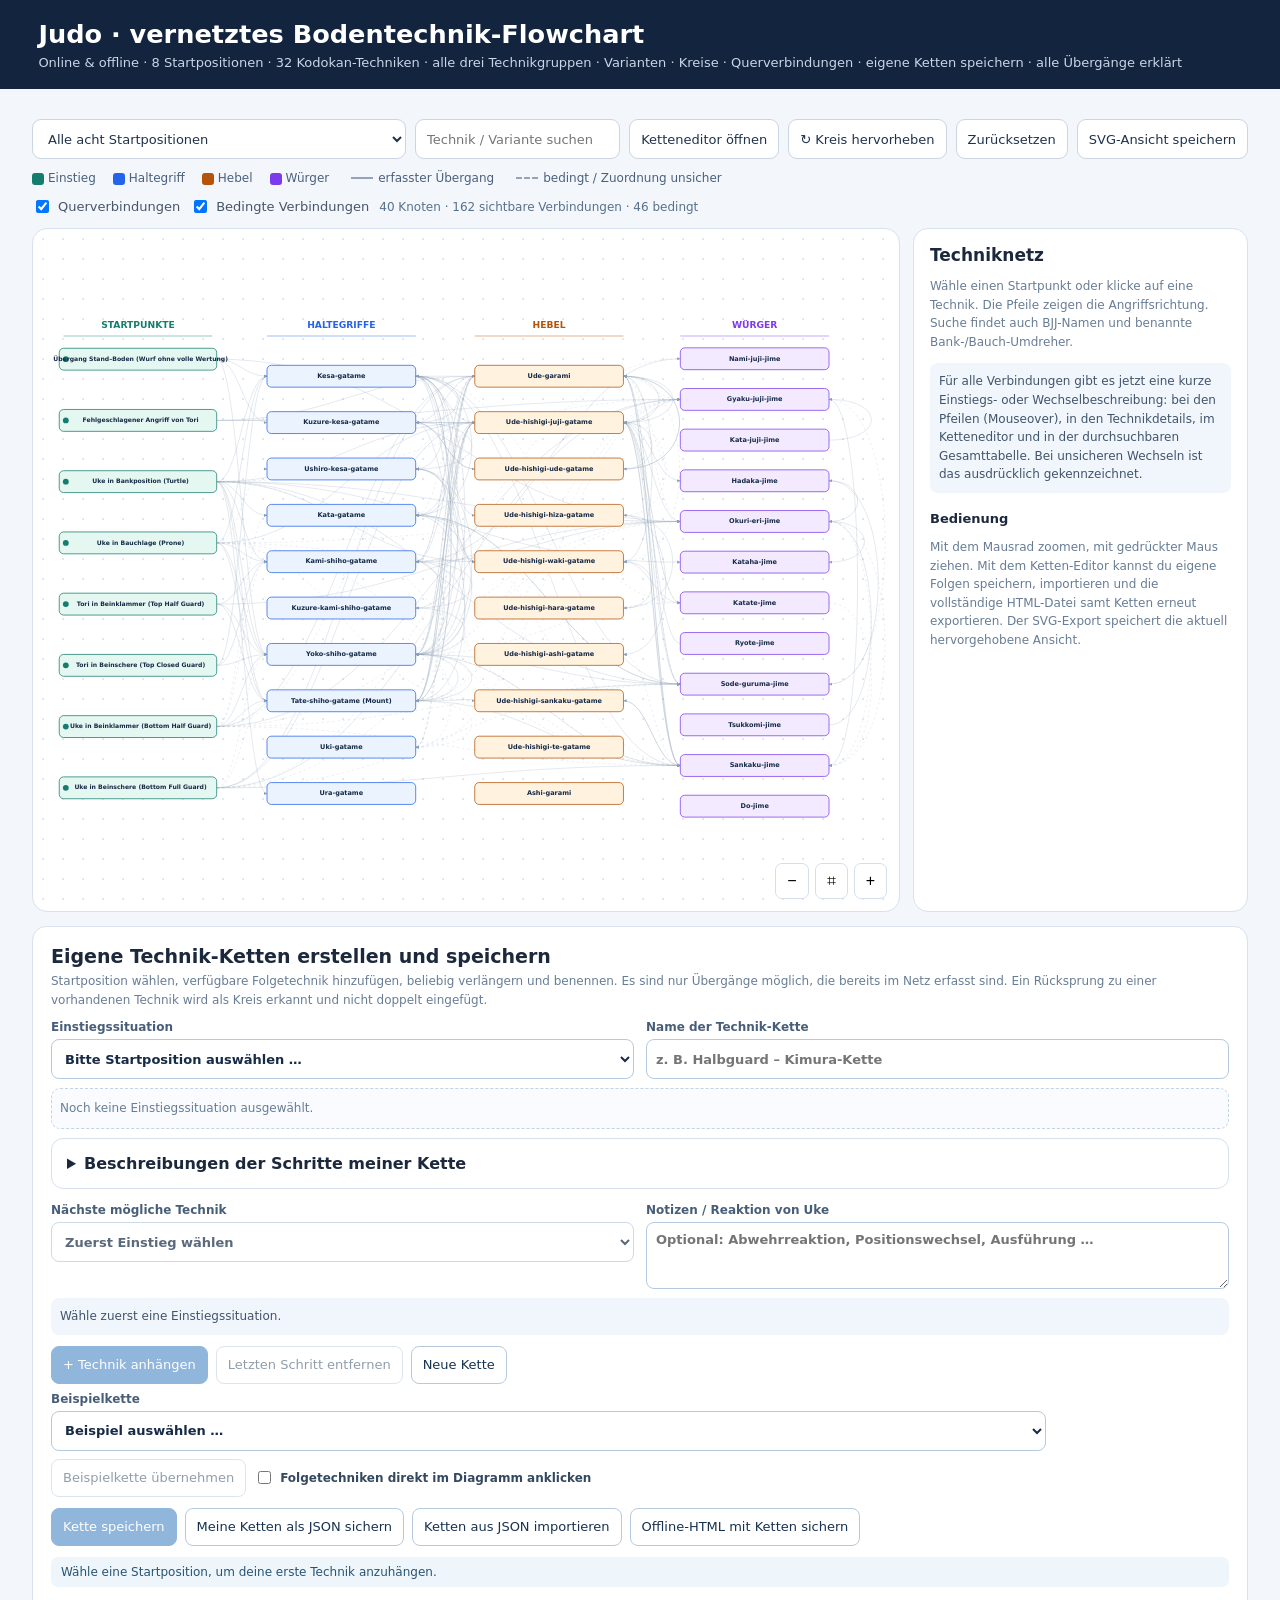
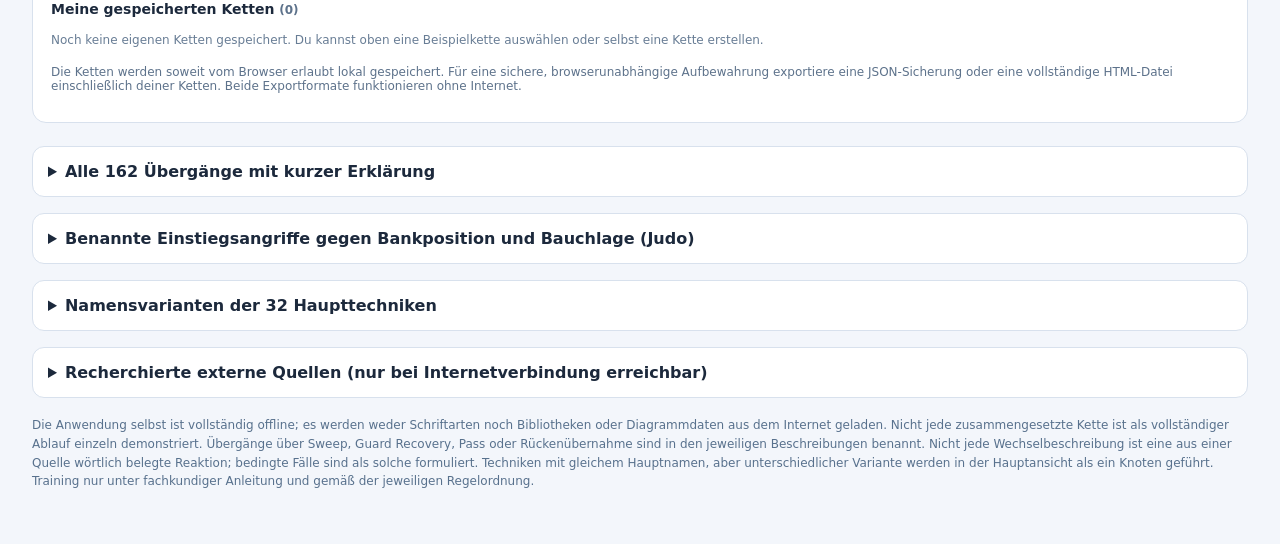
==== index.html @ 0783e611 "first commit" ====
<!doctype html>
<html lang="de"><head><meta charset="utf-8"><meta name="viewport" content="width=device-width,initial-scale=1"><meta name="color-scheme" content="light"><title>Judo-Bodentechniknetz – interaktives Flowchart</title><meta name="description" content="Interaktives Judo-Bodentechniknetz mit 32 Kodokan-Techniken, acht Einstiegssituationen, Übergangsbeschreibungen und eigenem Ketteneditor.">
<style>
:root{font-family:system-ui,-apple-system,Segoe UI,Arial,sans-serif;color:#1c293c;background:#f3f6fb;font-synthesis:none}*{box-sizing:border-box}body{margin:0}header{background:#12243e;color:white;padding:19px clamp(16px,3vw,40px)}h1{margin:0;font-size:clamp(19px,2vw,28px)}header p{color:#cad6e5;margin:6px 0 0;font-size:13px}main{max-width:1800px;margin:auto;padding:18px clamp(12px,2.5vw,35px)}.bar{display:flex;flex-wrap:wrap;gap:9px;align-items:center;margin:12px 0}.bar select,.bar input,.bar button{border:1px solid #cbd5e1;padding:9px 11px;border-radius:9px;font:inherit;font-size:13px;background:white;color:#20324a;min-height:40px}.bar button{cursor:pointer}.bar button:hover{background:#eef3f9}.bar select{max-width:380px}.bar input[type=search]{min-width:170px;flex:1}.leg{display:flex;flex-wrap:wrap;align-items:center;gap:17px;font-size:12px;color:#4a607c;margin:10px 0}.lgbox{display:inline-block;width:12px;height:12px;border-radius:3px;margin-right:4px;vertical-align:middle}.s{background:#147d6e}.h{background:#2563eb}.k{background:#b45309}.w{background:#7c3aed}.chips{display:flex;flex-wrap:wrap;gap:10px;align-items:center;font-size:13px;color:#475569;margin:12px 0}.chips label{display:inline-flex;align-items:center;gap:6px;cursor:pointer}.layout{display:grid;grid-template-columns:minmax(0,1fr) minmax(255px,335px);gap:13px}.board{height:min(76vh,770px);min-height:510px;border-radius:15px;background:#fff;border:1px solid #d8e1ed;position:relative;overflow:hidden}.board svg{width:100%;height:100%;display:block;touch-action:none;cursor:grab;background:radial-gradient(#dfe8f3 .9px,transparent .9px) 0 0/20px 20px}.board svg:active{cursor:grabbing}.zoom{position:absolute;right:12px;bottom:12px;display:flex;gap:6px}.zoom button{border:1px solid #d4dfeb;background:white;padding:8px 11px;border-radius:7px;font-size:16px;cursor:pointer}.detail{background:white;border:1px solid #d8e1ed;border-radius:15px;padding:16px;overflow:auto;max-height:min(76vh,770px)}.detail h2{font-size:17px;margin:0 0 8px}.detail h3{font-size:13px;margin:18px 0 7px}.muted{color:#687d95;font-size:12px;line-height:1.55}.detail button{width:100%;text-align:left;background:#f7f9fc;border:1px solid #dee6f0;border-radius:7px;margin:3px 0;padding:8px;font-size:12px;cursor:pointer;color:#183147}.detail button:hover{background:#e8f3ff}.note{font-size:12px;line-height:1.55;color:#41546a;background:#f1f6fc;padding:9px;border-radius:8px;margin:8px 0}.cards{display:grid;grid-template-columns:repeat(auto-fit,minmax(300px,1fr));gap:10px}.chain{background:white;border:1px solid #d8e1ed;border-radius:11px;padding:14px;cursor:pointer;text-align:left;color:inherit;line-height:1.65}.chain:hover,.chain.sel{border-color:#3182ce;box-shadow:0 0 0 1px #3182ce}.chain small{color:#64748b}.chain .steps{font-size:13px;font-weight:600}.label{font-size:11px;font-weight:700;color:#087c6c;letter-spacing:.05em}.sect{display:flex;flex-wrap:wrap;justify-content:space-between;align-items:end;gap:8px;margin:22px 0 11px}.sect h2{margin:0;font-size:19px}.sect .muted{font-size:12px}.resources{margin:16px 0;background:white;border:1px solid #d8e1ed;border-radius:12px;padding:15px}.resources summary{font-weight:650;cursor:pointer}.resources a{color:#1259b4;overflow-wrap:anywhere}.resources ul{columns:2;line-height:1.9;font-size:12px}.downloadNote{font-size:12px;color:#526984;line-height:1.5}.foot{font-size:12px;color:#58718d;margin:18px 0 35px;line-height:1.55}.pill{display:inline-block;background:#e9f1ff;border-radius:100px;padding:2px 9px;color:#185c9f;font-size:11px;margin:2px}.linkdashed{border-bottom:2px dashed #94a3b8;display:inline-block;width:22px;margin:0 5px 3px}.linksolid{border-bottom:2px solid #94a3b8;display:inline-block;width:22px;margin:0 5px 3px}.stats{font-size:12px;color:#57718a}.empty{color:#7a8797;font-size:12px;padding:9px 0}button:focus-visible,input:focus-visible,select:focus-visible,summary:focus-visible{outline:3px solid #77b4ec;outline-offset:2px}@media(max-width:850px){.layout{grid-template-columns:1fr}.detail{max-height:320px}.board{min-height:470px;height:60vh}.resources ul{columns:1}}

/* Offline-Ketteneditor */
.builder{background:#fff;border:1px solid #d8e1ed;border-radius:14px;padding:18px;margin:14px 0 23px}
.builder h2{font-size:19px;margin:0 0 5px}.builder h3{font-size:14px;margin:14px 0 8px}.builder p{margin:5px 0 11px}
.buildergrid{display:grid;grid-template-columns:minmax(210px,1fr) minmax(190px,1fr);gap:12px}
.builder label.field{display:flex;flex-direction:column;font-size:12px;color:#485e78;font-weight:650;gap:5px}
.builder input[type=text],.builder select,.builder textarea{width:100%;background:#fff;border:1px solid #b7c9dc;border-radius:8px;padding:9px;font:inherit;font-size:13px;color:#172b47;min-height:40px}
.builder textarea{min-height:67px;resize:vertical}
.builder button{background:#fff;border:1px solid #b7c9dc;border-radius:8px;min-height:38px;padding:8px 11px;font:inherit;font-size:13px;color:#17324f;cursor:pointer}
.builder button:hover:not(:disabled){background:#e9f2ff}.builder button:disabled{opacity:.47;cursor:not-allowed}
.builder .primary{background:#1865b5;color:#fff;border-color:#1865b5}.builder .primary:hover:not(:disabled){background:#155592}
.builder .subbar{display:flex;flex-wrap:wrap;gap:8px;align-items:center;margin:11px 0}
.builder .editseq{display:flex;flex-wrap:wrap;gap:6px;min-height:41px;align-items:center;margin:9px 0;padding:8px;border:1px dashed #c5d3e1;border-radius:9px;background:#f9fbfe}
.builder .step{font-size:12px;border-radius:7px;background:#e8f0fd;border:1px solid #bed0ef;padding:7px 9px;max-width:250px}
.builder .step.startchip{background:#def4e9;border-color:#83d0b0}.builder .arrow{color:#71839d;font-weight:700}
.builder .status{font-size:12px;padding:8px 10px;border-radius:7px;background:#eef6fc;color:#285473;margin-top:9px;min-height:30px}
.builder .saveditem{border:1px solid #d9e4ef;border-radius:10px;padding:11px;background:#fcfdff;min-width:0}
.builder .saveditem strong{display:block;font-size:13px}.builder .saveditem p{font-size:12px;line-height:1.55;color:#3c5269;overflow-wrap:anywhere}
.builder .saveditem .actions{display:flex;flex-wrap:wrap;gap:6px}.builder .saveditem .actions button{min-height:32px;padding:6px 8px;font-size:12px}
.builder .savedlist{display:grid;grid-template-columns:repeat(auto-fit,minmax(245px,1fr));gap:10px;margin-top:9px}
.builder .optional{font-size:12px;color:#5d728b}.builder .danger{color:#9f2929}
.builder .clickswitch{display:inline-flex;align-items:center;gap:6px;color:#344860;font-size:12px;font-weight:600}
#embeddedCustomData{display:none}
@media(max-width:650px){.buildergrid{grid-template-columns:1fr}.builder{padding:12px}}
 .methodtable{width:100%;border-collapse:collapse;margin:8px 0 18px;font-size:12px;table-layout:fixed}.methodtable th,.methodtable td{border-bottom:1px solid #dde6f0;padding:9px 10px;text-align:left;vertical-align:top;overflow-wrap:anywhere}.methodtable th:nth-child(1){width:45%}.methodtable th:nth-child(2){width:25%}.methodtable a{color:#2563eb;text-decoration:underline}.methodtable button{font-size:12px;padding:5px 8px;white-space:normal;text-align:left}.methodtable .muted{margin-top:3px} @media(max-width:600px){.methodtable th,.methodtable td{padding:7px 5px}.methodtable th:nth-child(1){width:42%}}

/* Durchsuchbare Übergangsbeschreibungen */
.transition-scroll{max-height:520px;overflow:auto;border:1px solid #dce5ef;border-radius:9px;margin-top:8px}
.transition-table{border-collapse:collapse;width:100%;font-size:12px;line-height:1.5}
.transition-table th,.transition-table td{padding:10px 9px;border-bottom:1px solid #e2e8f0;vertical-align:top;text-align:left}
.transition-table thead th{position:sticky;top:0;background:#eaf0f8;color:#23436b;z-index:1}
.transition-table th:nth-child(1),.transition-table th:nth-child(2){width:22%}
.transition-table tr:nth-child(even){background:#f8fafc}
.transition-table button{color:#145ca8;background:transparent;border:0;padding:0;cursor:pointer;text-align:left;text-decoration:underline;font:inherit;font-weight:600}
.transition-table .uncertain{font-weight:650;color:#9a5a07}
.transition-stepnotes{font-size:12px;line-height:1.7;color:#39536e;padding:9px 2px}
.transition-stepnotes p{margin:8px 0;border-left:3px solid #c5d6e9;padding-left:10px}
#builderNextDescription{margin:9px 0 4px;font-size:12px}
@media(max-width:620px){.transition-table th,.transition-table td{padding:8px 5px}.transition-table th:nth-child(1),.transition-table th:nth-child(2){width:25%}}
</style></head>
<body><header><h1>Judo · vernetztes Bodentechnik-Flowchart</h1><p>Online & offline · 8 Startpositionen · 32 Kodokan-Techniken · alle drei Technikgruppen · Varianten · Kreise · Querverbindungen · eigene Ketten speichern · alle Übergänge erklärt</p></header>
<main>
<div class="bar"><select id="start" aria-label="Startposition auswählen"><option value="">Alle acht Startpositionen</option></select><input id="search" type="search" placeholder="Technik / Variante suchen …" aria-label="Technik suchen"><button id="openBuilder" type="button">Ketteneditor öffnen</button><button id="circles" type="button">↻ Kreis hervorheben</button><button id="reset" type="button">Zurücksetzen</button><button id="svgSave" type="button">SVG-Ansicht speichern</button></div>
<div class="leg"><span><i class="lgbox s"></i>Einstieg</span><span><i class="lgbox h"></i>Haltegriff</span><span><i class="lgbox k"></i>Hebel</span><span><i class="lgbox w"></i>Würger</span><span><i class="linksolid"></i>erfasster Übergang</span><span><i class="linkdashed"></i>bedingt / Zuordnung unsicher</span></div>
<div class="chips"><label><input id="showCross" type="checkbox" checked> Querverbindungen</label><label><input id="showMaybe" type="checkbox" checked> Bedingte Verbindungen</label><span id="stats" class="stats"></span></div>
<div class="layout"><div class="board"><svg id="graph" viewBox="-40 -30 1970 1260" role="img" aria-label="Interaktives Judo-Techniknetz mit gerichteten Verbindungen" xmlns="http://www.w3.org/2000/svg"></svg><div class="zoom"><button id="minus" title="Verkleinern">−</button><button id="fit" title="Gesamtes Diagramm anzeigen">⌗</button><button id="plus" title="Vergrößern">+</button></div></div><aside class="detail" id="detail" aria-live="polite"></aside></div>
<section class="builder" id="builder" aria-labelledby="builderTitle">
<h2 id="builderTitle">Eigene Technik-Ketten erstellen und speichern</h2>
<p class="muted">Startposition wählen, verfügbare Folgetechnik hinzufügen, beliebig verlängern und benennen. Es sind nur Übergänge möglich, die bereits im Netz erfasst sind. Ein Rücksprung zu einer vorhandenen Technik wird als Kreis erkannt und nicht doppelt eingefügt.</p>
<div class="buildergrid">
<label class="field">Einstiegssituation<select id="builderStart"><option value="">Bitte Startposition auswählen …</option></select></label>
<label class="field">Name der Technik-Kette<input type="text" id="builderName" maxlength="100" placeholder="z. B. Halbguard – Kimura-Kette"></label>
</div>
<div id="builderSequence" class="editseq" aria-live="polite"></div>
<details id="builderStepsPanel" class="resources" style="margin:8px 0 14px"><summary>Beschreibungen der Schritte meiner Kette</summary><div id="builderStepNotes" class="transition-stepnotes"></div></details>
<div class="buildergrid">
<label class="field">Nächste mögliche Technik<select id="builderNext" aria-label="Nächste Technik"></select></label>
<label class="field">Notizen / Reaktion von Uke<textarea id="builderNote" rows="2" maxlength="2000" placeholder="Optional: Abwehrreaktion, Positionswechsel, Ausführung …"></textarea></label>
</div>
<div id="builderNextDescription" class="note" aria-live="polite">Wähle einen Einstieg und eine Folgetechnik, um die Übergangsbeschreibung zu sehen.</div>
<div class="subbar"><button id="builderAppend" class="primary" type="button">+ Technik anhängen</button><button id="builderUndo" type="button">Letzten Schritt entfernen</button><button id="builderNew" type="button">Neue Kette</button><label class="field">Beispielkette<select id="builderExample"><option value="">Beispiel auswählen …</option></select></label><button id="copySelectedChain" type="button">Beispielkette übernehmen</button><label class="clickswitch"><input id="builderClickMode" type="checkbox"> Folgetechniken direkt im Diagramm anklicken</label></div>
<div class="subbar"><button id="builderSave" class="primary" type="button">Kette speichern</button><button id="chainsExport" type="button">Meine Ketten als JSON sichern</button><button id="chainsImportButton" type="button">Ketten aus JSON importieren</button><button id="chainsExportHtml" type="button">Offline-HTML mit Ketten sichern</button><input id="chainsImportInput" type="file" accept=".json,application/json" hidden></div>
<div id="builderStatus" class="status" role="status" aria-live="polite">Wähle eine Startposition, um deine erste Technik anzuhängen.</div>
<h3>Meine gespeicherten Ketten <span id="savedCount" class="optional"></span></h3>
<div class="savedlist" id="savedChains"></div>
<p class="optional">Die Ketten werden soweit vom Browser erlaubt lokal gespeichert. Für eine sichere, browserunabhängige Aufbewahrung exportiere eine JSON-Sicherung oder eine vollständige HTML-Datei einschließlich deiner Ketten. Beide Exportformate funktionieren ohne Internet.</p>
</section>
<details class="resources" id="transitionCatalog"><summary>Alle 162 Übergänge mit kurzer Erklärung</summary>
<p class="muted">Jeder Eintrag beschreibt eine mögliche Abwehrreaktion, einen Griff- oder einen Positionswechsel. Für nur als Technikfolge dokumentierte Verbindungen sind die notwendigen Positionsänderungen als bedingt beschrieben. (?) bedeutet, dass die genaue Zuordnung vom Ablauf abhängt.</p>
<input id="transitionSearch" type="search" placeholder="Übergänge, Techniken oder Reaktionen durchsuchen …" aria-label="Alle Übergänge durchsuchen" style="width:100%;max-width:600px;padding:10px;border:1px solid #b7c9dc;border-radius:8px;font:inherit;margin:8px 0 4px">
<div id="transitionCount" class="muted"></div>
<div class="transition-scroll"><table class="transition-table"><thead><tr><th>Ausgang</th><th>Folgetechnik</th><th>Wie erfolgt der Übergang?</th></tr></thead><tbody id="transitionRows"></tbody></table></div>
</details>
<details class="resources" id="namedAttacksPanel"><summary>Benannte Einstiegsangriffe gegen Bankposition und Bauchlage (Judo)</summary><p class="muted">Die benannten Umdreher sind Einstiegsmethoden, keine zusätzlichen Kodokan-Haupttechniken. Ein Fragezeichen kennzeichnet eine variantenabhängige oder noch nicht sicher bestimmte Zieltechnik. Die Kanten und Ketten sind im Techniknetz hinterlegt.</p><div id="namedAttacksList"></div></details>
<details class="resources"><summary>Namensvarianten der 32 Haupttechniken</summary><div id="aliasList" class="cards" style="margin-top:13px"></div></details>
<details class="resources"><summary>Recherchierte externe Quellen (nur bei Internetverbindung erreichbar)</summary><ul id="sources"></ul></details>
<p class="foot">Die Anwendung selbst ist vollständig offline; es werden weder Schriftarten noch Bibliotheken oder Diagrammdaten aus dem Internet geladen. Nicht jede zusammengesetzte Kette ist als vollständiger Ablauf einzeln demonstriert. Übergänge über Sweep, Guard Recovery, Pass oder Rückenübernahme sind in den jeweiligen Beschreibungen benannt. Nicht jede Wechselbeschreibung ist eine aus einer Quelle wörtlich belegte Reaktion; bedingte Fälle sind als solche formuliert. Techniken mit gleichem Hauptnamen, aber unterschiedlicher Variante werden in der Hauptansicht als ein Knoten geführt. Training nur unter fachkundiger Anleitung und gemäß der jeweiligen Regelordnung.</p>
</main>
<script type="application/json" id="embeddedCustomData">[]</script>
<script>const DATA={"nodes":[{"id":"s0","name":"Übergang Stand–Boden (Wurf ohne volle Wertung)","group":"start","aliases":[]},{"id":"s1","name":"Fehlgeschlagener Angriff von Tori","group":"start","aliases":[]},{"id":"s7","name":"Uke in Bankposition (Turtle)","group":"start","aliases":["Turtle","Banklage","Bankposition"]},{"id":"s8","name":"Uke in Bauchlage (Prone)","group":"start","aliases":["Prone","Bauchlage","flach auf dem Bauch"]},{"id":"s3","name":"Tori in Beinklammer (Top Half Guard)","group":"start","aliases":[]},{"id":"s4","name":"Tori in Beinschere (Top Closed Guard)","group":"start","aliases":[]},{"id":"s5","name":"Uke in Beinklammer (Bottom Half Guard)","group":"start","aliases":[]},{"id":"s6","name":"Uke in Beinschere (Bottom Full Guard)","group":"start","aliases":[]},{"id":"h0","name":"Kesa-gatame","group":"hold","aliases":["Hon-kesa-gatame"]},{"id":"h1","name":"Kuzure-kesa-gatame","group":"hold","aliases":["Makura-kesa-gatame","Kashira-gatame","Kashira-kesa-gatame (?)"]},{"id":"h2","name":"Ushiro-kesa-gatame","group":"hold","aliases":["Gyaku-kesa-gatame","Ura-kesa-gatame (?)","Reverse scarf hold"]},{"id":"h3","name":"Kata-gatame","group":"hold","aliases":["Kuzure-kata-gatame","Gyaku-kata-gatame","Arm Triangle (BJJ, Würgeausführung)"]},{"id":"h4","name":"Kami-shiho-gatame","group":"hold","aliases":["Ura-shiho-gatame","Hon-kami-shiho-gatame","Kami-sankaku-gatame (?)"]},{"id":"h5","name":"Kuzure-kami-shiho-gatame","group":"hold","aliases":["Kami-sankaku-gatame (?)","Sankaku-osaekomi (?)","Gyaku-sankaku-osaekomi (?)"]},{"id":"h6","name":"Yoko-shiho-gatame","group":"hold","aliases":["Kuzure-yoko-shiho-gatame","Mune-gatame","Kata-osae-gatame","Gyaku-yoko-shiho-gatame (?)"]},{"id":"h7","name":"Tate-shiho-gatame","group":"hold","aliases":["Kuzure-tate-shiho-gatame","Tate-sankaku-gatame (?)","Mount (BJJ)","Full Mount","Montada","High Mount (Variante)","Low Mount (Variante)"]},{"id":"h8","name":"Uki-gatame","group":"hold","aliases":["Knieseitvierer (?)","Knee-on-belly (?)"]},{"id":"h9","name":"Ura-gatame","group":"hold","aliases":["Gyaku-yoko-shiho-gatame (historisch, ?)"]},{"id":"k0","name":"Ude-garami","group":"lever","aliases":["Nami-ude-garami","Gyaku-ude-garami","Americana","Kimura","Kannuki-gatame (teilweise)","Mune-garami"]},{"id":"k1","name":"Ude-hishigi-juji-gatame","group":"lever","aliases":["Juji-gatame","Nami-juji-gatame","Kami-juji-gatame","Gyaku-juji-gatame","Yoko-juji-gatame","Rolling armbar","Spinning armbar"]},{"id":"k2","name":"Ude-hishigi-ude-gatame","group":"lever","aliases":["Ude-gatame","Nami-ude-gatame","Gyaku-ude-gatame","Mune-ude-gatame","Hizi-makikomi"]},{"id":"k3","name":"Ude-hishigi-hiza-gatame","group":"lever","aliases":["Hiza-gatame","Kami-hiza-gatame","Yoko-hiza-gatame","Ryo-hiza-gatame"]},{"id":"k4","name":"Ude-hishigi-waki-gatame","group":"lever","aliases":["Waki-gatame","Gyaku-waki-gatame","Waki-garami (?)"]},{"id":"k5","name":"Ude-hishigi-hara-gatame","group":"lever","aliases":["Hara-gatame","Gyaku-hara-gatame","Kuzure-hara-gatame","Kesa-hara-gatame (?)"]},{"id":"k6","name":"Ude-hishigi-ashi-gatame","group":"lever","aliases":["Ashi-gatame","Kesa-ashi-gatame","Kesa-garami (?)"]},{"id":"k7","name":"Ude-hishigi-sankaku-gatame","group":"lever","aliases":["Sankaku-gatame","Omote-sankaku-gatame (?)","Ura-sankaku-gatame (?)"]},{"id":"k8","name":"Ude-hishigi-te-gatame","group":"lever","aliases":["Te-gatame","Yoko-ude-hishigi (?)","Gyaku-tebuki (?)"]},{"id":"k9","name":"Ashi-garami","group":"lever","aliases":["Beinhebel (Kodokan)","historischer deutscher Namenskonflikt mit Armhebeln"]},{"id":"w0","name":"Nami-juji-jime","group":"choke","aliases":["Narubi-juji-jime","Narabi-juji-jime (?)"]},{"id":"w1","name":"Gyaku-juji-jime","group":"choke","aliases":["Yoko-juji-jime","Cross-collar choke (griffabhängig)","Marhenke-Würger (?)"]},{"id":"w2","name":"Kata-juji-jime","group":"choke","aliases":["Tomoe-jime","Ebi-jime (?)","Ura-juji-jime (?)"]},{"id":"w3","name":"Hadaka-jime","group":"choke","aliases":["Ushiro-jime","Rear naked choke","Ebi-garami (?)"]},{"id":"w4","name":"Okuri-eri-jime","group":"choke","aliases":["Gyaku-okuri-eri-jime","Koshi-jime","Jigoku-jime","Ohten-jime","Bow-and-arrow choke","Clock choke","Sliding collar choke"]},{"id":"w5","name":"Kataha-jime","group":"choke","aliases":["Kaeshi-jime","Gyaku-kaeshi-jime","Gyaku-kataha-jime (?)"]},{"id":"w6","name":"Katate-jime","group":"choke","aliases":["Ebi-jime (?)","Kami-shiho-jime (?)","Paper-cutter choke (?)"]},{"id":"w7","name":"Ryote-jime","group":"choke","aliases":["Morote-jime","Maki-komi-jime","Kensui-jime (?)"]},{"id":"w8","name":"Sode-guruma-jime","group":"choke","aliases":["Ezekiel choke","Ärmelradwürgen","No-gi Ezekiel (Ausführungsvariante)"]},{"id":"w9","name":"Tsukkomi-jime","group":"choke","aliases":["Tsuki-komi-jime","Eri-tsukkomi-jime (?)"]},{"id":"w10","name":"Sankaku-jime","group":"choke","aliases":["Mae-sankaku-jime","Yoko-sankaku-jime","Ushiro-sankaku-jime","Omote-sankaku-jime","Ura-sankaku-jime","Triangle choke","Reverse triangle"]},{"id":"w11","name":"Do-jime","group":"choke","aliases":["Körperpresswürgen","verbotene historische Technik"]}],"edges":[{"a":"s0","b":"h1","uncertain":false,"note":"Nach einem unvollständig bewerteten Wurf seitlich am Oberkörper bleiben und Kopf sowie nahen Arm in Kuzure-kesa-gatame sichern; etwa nach O-goshi.","added":false},{"a":"s0","b":"h0","uncertain":false,"note":"Nach einer seitlichen Landung unmittelbar Hüfte neben Uke absetzen und Kopf sowie Arm für Kesa-gatame kontrollieren.","added":false},{"a":"s0","b":"h6","uncertain":false,"note":"Nach dem Wurf seitlich über Ukes Oberkörper bleiben und die Brust-Schulter-Kontrolle zu Yoko-shiho-gatame ausbauen.","added":false},{"a":"s0","b":"w4","uncertain":false,"note":"Dreht Uke nach dem Wurf in Bauch-/Banklage, den Kragen sichern und erst aus passender seitlicher beziehungsweise rückwärtiger Position Okuri-eri-jime ansetzen.","added":false},{"a":"s1","b":"w1","uncertain":false,"note":"Scheitert ein Opferwurf und Tori landet unten, Uke zwischen die Beine nehmen und bei vorhandenen Kragengriffen zur Kreuzwürge ansetzen; Griffstellung prüfen.","added":false},{"a":"s1","b":"k0","uncertain":false,"note":"Nach einem misslungenen Opferwurf die untere Guard/Beinklammer herstellen, Ukes Arm isolieren und einen Kimura-/Ude-garami-Ansatz beginnen.","added":false},{"a":"s1","b":"k1","uncertain":false,"note":"Nach einem misslungenen Angriff die Armkontrolle halten, einen Winkel zum Oberkörper schaffen und Juji-gatame aus Guard oder Übergang ansetzen.","added":false},{"a":"s3","b":"h6","uncertain":false,"note":"Zuerst das eingeklemmte Bein aus Ukes Half Guard lösen; anschließend seitlich passieren und Yoko-shiho-gatame sichern.","added":false},{"a":"s3","b":"h7","uncertain":false,"note":"Beinklammer lösen, Ukes Hüfte kontrollieren und in die Reitposition (Mount) zu Tate-shiho-gatame aufsteigen.","added":false},{"a":"s3","b":"h4","uncertain":false,"note":"Das geklammerte Bein befreien und um Ukes Kopfseite zur Nord-Süd-Kontrolle in Kami-shiho-gatame passieren.","added":false},{"a":"s3","b":"w4","uncertain":false,"note":"Dreht Uke sich aus der Half Guard in Banklage oder gibt den Rücken frei, den Kragen von hinten übernehmen und Okuri-eri-jime ansetzen.","added":false},{"a":"s4","b":"h6","uncertain":false,"note":"Ukes geschlossene Guard zuerst öffnen; dann seitlich passieren und den Oberkörper mit Yoko-shiho-gatame kontrollieren.","added":false},{"a":"s4","b":"h4","uncertain":false,"note":"Die Guard öffnen, an Ukes Beinen vorbei zur Kopfseite passieren und Kami-shiho-gatame festigen.","added":false},{"a":"s4","b":"h0","uncertain":false,"note":"Nach dem Öffnen und Passieren von Ukes Guard in die seitliche Kopf-Arm-Kontrolle für Kesa-gatame wechseln.","added":false},{"a":"s5","b":"k0","uncertain":false,"note":"Direkter Kimura-/Ude-garami-Ansatz aus der unteren Half Guard.","added":false},{"a":"s5","b":"h7","uncertain":false,"note":"Sweep, danach Reitposition; nicht unmittelbar aus der unteren Half Guard.","added":true},{"a":"s5","b":"h6","uncertain":false,"note":"Sweep, danach seitliche Oberlage; nicht unmittelbar aus der unteren Half Guard.","added":false},{"a":"s5","b":"w1","uncertain":false,"note":"Zunächst Rückgewinnung der vollständigen Guard; anschließend Kragenwürge (Griffvariante prüfen).","added":false},{"a":"s6","b":"w1","uncertain":false,"note":"Kreuzkragenwürger; genaue Nami-/Gyaku-/Kata-Ausführung griffabhängig.","added":false},{"a":"s6","b":"k0","uncertain":false,"note":"Kimura aus der unteren geschlossenen Guard.","added":false},{"a":"s6","b":"k1","uncertain":false,"note":"Juji-gatame aus geschlossener Guard.","added":false},{"a":"s6","b":"w10","uncertain":false,"note":"Sankaku-jime aus geschlossener Guard.","added":false},{"a":"h0","b":"h1","uncertain":false,"note":"Tori löst beziehungsweise verändert den Kopf-/Armgriff, hält den Oberkörper aber seitlich fest und übernimmt eine Kuzure-kesa-Variante.","added":false},{"a":"h0","b":"h6","uncertain":false,"note":"Uke dreht oder drückt gegen die Schärpenhalte; Tori richtet sich zur Brustkontrolle aus und sichert Yoko-shiho-gatame.","added":false},{"a":"h0","b":"h3","uncertain":false,"note":"Aus der Kopf-Arm-Kontrolle wird Ukes Arm eng an den Hals geführt; Tori stellt seine Schulterkontrolle auf Kata-gatame um.","added":false},{"a":"h0","b":"h2","uncertain":false,"note":"Tori dreht die Hüfte zur Gegenseite und wechselt bei erhaltener Oberkörperkontrolle in Ushiro-kesa-gatame.","added":false},{"a":"h0","b":"h7","uncertain":false,"note":"Uke drückt sich seitlich aus Kesa heraus; Tori folgt über die Hüfte und übernimmt nach einem Lagewechsel die Reitposition.","added":false},{"a":"h0","b":"k3","uncertain":false,"note":"Uke stemmt einen Arm gegen Toris Brust; Tori isoliert den gestreckten Arm und nutzt das Knie als Hebelstütze.","added":false},{"a":"h0","b":"k4","uncertain":false,"note":"Uke schiebt mit dem Arm zwischen die Körper; Tori behält die Armkontrolle und verlagert die Hebelwirkung in die Achsel.","added":false},{"a":"h0","b":"k1","uncertain":false,"note":"Uke bietet bei der Befreiung einen gestreckten Arm an; Tori löst die Schärpenhalte kontrolliert und übernimmt Juji-gatame.","added":false},{"a":"h0","b":"k0","uncertain":false,"note":"Aus der seitlichen Halteposition wird ein gebeugter, von Uke zur Abwehr eingesetzter Arm isoliert und mit Ude-garami angegriffen.","added":false},{"a":"h0","b":"w10","uncertain":false,"note":"Tori muss die reine Schärpenhalte verlassen, Ukes Kopf und Arm isolieren und in eine für Sankaku geeignete Beinposition wechseln.","added":false},{"a":"h0","b":"w8","uncertain":false,"note":"Bei erhaltener seitlicher Kopf-Arm-Kontrolle den eigenen Ärmel für Sode-guruma-jime nutzen; die konkrete Position entscheidet über die Würgewirkung.","added":false},{"a":"h0","b":"w6","uncertain":true,"note":"Positionsabhängig: Kontrolle von Kopf und Kragen übernehmen und einen einhändigen Würgegriff ansetzen; die genaue Katate-jime-Ausführung ist zu prüfen.","added":false},{"a":"h1","b":"h2","uncertain":false,"note":"Uke dreht sich zur freien Seite; Tori lässt den seitlichen Oberkörperkontakt bestehen und kehrt die Hüftausrichtung zu Ushiro-kesa um.","added":false},{"a":"h1","b":"k0","uncertain":false,"note":"Uke drückt mit dem freien Arm gegen Toris Kopf oder Schulter; der abwehrende Arm wird für Ude-garami fixiert.","added":false},{"a":"h1","b":"k2","uncertain":false,"note":"Uke streckt einen Arm zur Befreiung; Tori kontrolliert die Schulter und setzt einen geraden Ude-gatame-Armhebel an.","added":false},{"a":"h1","b":"k4","uncertain":false,"note":"Uke schiebt den Arm gegen Tori; Tori behält ihn und verlagert den Angriff zum Achselstreckhebel Waki-gatame.","added":false},{"a":"h1","b":"k1","uncertain":false,"note":"Einen frei werdenden Arm isolieren, die Halteposition lösen und unter Beinkontrolle zum Kreuzarmhebel wechseln.","added":false},{"a":"h2","b":"h6","uncertain":false,"note":"Aus der rückwärtigen Schärpenhalte richtet Tori die Brust wieder über Uke und übernimmt seitliche Vierpunkte-Kontrolle.","added":false},{"a":"h2","b":"h3","uncertain":false,"note":"Tori hält Kopf und angehobenen Arm zusammen und ersetzt die rückwärtige Schärpenhalte durch Kata-gatame.","added":false},{"a":"h3","b":"h0","uncertain":false,"note":"Wenn Ukes Schulterarmkontrolle gelockert oder umgestellt wird, die Hüfte zur Schärpenhalte drehen und Kesa-gatame übernehmen.","added":false},{"a":"h3","b":"w8","uncertain":false,"note":"Aus Kopf-Arm-Kontrolle und geeigneter Ärmelposition den Sode-guruma-Würgeansatz herstellen; zuvor ggf. den Griff verändern.","added":true},{"a":"h3","b":"w10","uncertain":true,"note":"Erst Lage und Beinkontrolle ändern: den isolierten Arm in eine Dreiecksposition übernehmen und Sankaku-jime versuchen; kein direkter Wechsel ohne Positionsarbeit.","added":false},{"a":"h4","b":"h5","uncertain":false,"note":"Uke versucht, aus der oberen Vierpunktehalte herauszukommen; Tori verändert Hand-/Schultergriff und bleibt in Kuzure-kami-shiho-gatame.","added":false},{"a":"h4","b":"k0","uncertain":false,"note":"Aus der Nord-Süd-Kontrolle einen gebeugten Arm abtrennen und mit Kimura-/Ude-garami-Griff übernehmen.","added":false},{"a":"h4","b":"k1","uncertain":false,"note":"Ukes Arm aus der Nord-Süd-Halte isolieren; Tori dreht seitlich um den Kopf und führt das Bein zum Kreuzarmhebel.","added":false},{"a":"h5","b":"h2","uncertain":false,"note":"Uke brückt oder dreht auf die Seite; Tori folgt mit der Hüfte und übernimmt Ushiro-kesa-gatame.","added":false},{"a":"h5","b":"h6","uncertain":false,"note":"Aus Kuzure-kami-shiho um Ukes Schulter zur Seite wandern und die Brust-Schulter-Kontrolle für Yoko-shiho-gatame sichern.","added":false},{"a":"h6","b":"h7","uncertain":false,"note":"Bei kontrolliertem Oberkörper über Ukes Hüfte steigen und aus Side Control die Reitposition (Mount) herstellen.","added":false},{"a":"h6","b":"h4","uncertain":false,"note":"Tori dreht aus der Seitenkontrolle um Ukes Kopf zur Nord-Süd-Position und übernimmt Kami-shiho-gatame.","added":true},{"a":"h6","b":"h8","uncertain":true,"note":"Uke zieht sich seitlich zusammen; Tori setzt Knie-/Beinkontrolle ein und wechselt in eine Uki-gatame-Ausführung, sofern deren Kodokan-Kriterien erfüllt sind.","added":false},{"a":"h6","b":"h0","uncertain":false,"note":"Kopf und nahen Arm zusammenfassen, Hüfte zum Boden drehen und die seitliche Brustkontrolle in Kesa-gatame ändern.","added":false},{"a":"h6","b":"h2","uncertain":false,"note":"Tori dreht sich mit dem Rücken zu Ukes Kopf und übernimmt die rückwärtige Schärpenhalte, ohne die Schulterkontrolle aufzugeben.","added":false},{"a":"h6","b":"h3","uncertain":false,"note":"Uke stemmt mit einem Arm gegen Tori; Tori führt den Arm zur Kopfkontrolle und schließt Kata-gatame.","added":true},{"a":"h6","b":"k0","uncertain":false,"note":"Uke stützt beim Befreiungsversuch den Arm gegen Toris Körper; Tori isoliert den gebeugten Ellenbogen für Ude-garami.","added":false},{"a":"h6","b":"k1","uncertain":false,"note":"Uke streckt den Arm, um Abstand zu schaffen; Tori kontrolliert ihn, schwenkt die Beine über und setzt Juji-gatame an.","added":false},{"a":"h6","b":"w10","uncertain":false,"note":"Kopf und nahen Arm isolieren, Bein über Schulter/Kopf führen und aus der seitlichen Lage in Yoko-sankaku-jime übergehen.","added":false},{"a":"h6","b":"w1","uncertain":true,"note":"Bei geeignetem Kragengriff aus Side Control an einen Kreuzkragenwürger anschließen; ob Gyaku-juji-jime zutrifft, hängt von den Griffen ab.","added":false},{"a":"h6","b":"w6","uncertain":true,"note":"Tori nutzt seitliche Schulter-/Kragenkontrolle für eine einhändige Würge; Paper-cutter ist nicht in jeder Ausführung eindeutig Katate-jime.","added":false},{"a":"h6","b":"w8","uncertain":false,"note":"Aus der seitlichen Kopf-Arm-Kontrolle wird ein Ärmelgriff frei; Tori greift mit Sode-guruma-jime an.","added":false},{"a":"h7","b":"h0","uncertain":false,"note":"Uke dreht aus der Reitposition auf die Seite; Tori steigt seitlich ab und fixiert Kopf und Arm mit Kesa-gatame.","added":false},{"a":"h7","b":"h6","uncertain":false,"note":"Uke stellt eine Beinklammer her oder brückt aus Mount; Tori wechselt in seitliche Brustkontrolle zu Yoko-shiho-gatame.","added":false},{"a":"h7","b":"h3","uncertain":false,"note":"In Mount einen Arm über Ukes Kopf isolieren, Kopf und Arm zusammenführen und die Kopf-Arm-Kontrolle zu Kata-gatame verändern.","added":false},{"a":"h7","b":"k0","uncertain":false,"note":"Uke schiebt von unten gegen Toris Brust; Tori fixiert einen gebeugten Arm für Americana-/Ude-garami.","added":false},{"a":"h7","b":"k1","uncertain":false,"note":"Uke streckt einen Arm oder dreht sich zur Seite; Tori isoliert die Schulter, dreht sich seitlich und übernimmt Juji-gatame.","added":false},{"a":"h7","b":"w1","uncertain":true,"note":"Aus der Reitposition beide Kragen greifen und eine Kreuzwürge ansetzen; Gyaku-juji-jime nur bei passender Griffstellung.","added":false},{"a":"h7","b":"w10","uncertain":false,"note":"Uke verteidigt die obere Kontrolle mit einem Arm; Tori isoliert ihn, bringt ein Bein über Kopf/Schulter und formt Mounted Sankaku.","added":false},{"a":"h7","b":"w8","uncertain":false,"note":"Aus Mount mit freier Ärmel-/Unterarmkontrolle den Sode-guruma-Würger ansetzen; Ukes Hals muss zugänglich bleiben.","added":false},{"a":"h8","b":"h7","uncertain":true,"note":"Aus einer Kniekontrolle die Hüfte nachführen und kontrolliert in Mount steigen; Uki-gatame und BJJ-Knee-on-belly sind nicht immer identisch.","added":false},{"a":"h8","b":"k1","uncertain":true,"note":"Uke drückt gegen das belastende Knie und streckt den Arm; Tori kontrolliert ihn und steigt in Juji-gatame um.","added":false},{"a":"h8","b":"k0","uncertain":true,"note":"Uke wehrt die Kniekontrolle mit dem Arm ab; Tori fixiert den gebeugten Arm für eine Kimura-/Americana-Variante.","added":false},{"a":"h8","b":"w1","uncertain":true,"note":"Aus erhöhter Kniekontrolle einen Kreuzkragengriff herstellen; die genaue Juji-jime-Variante hängt von der Handstellung ab.","added":false},{"a":"k0","b":"k1","uncertain":false,"note":"Uke verriegelt die Hände oder streckt den Arm gegen Kimura/Americana; Tori nutzt die Armkontrolle und richtet den Kreuzarmhebel ein.","added":false},{"a":"k0","b":"k2","uncertain":false,"note":"Uke streckt den Arm, um dem Beugehebel auszuweichen; Tori behält die Schulterkontrolle und geht zum geraden Ude-gatame über.","added":false},{"a":"k0","b":"k4","uncertain":false,"note":"Einen blockierten Schulterhebel durch Verlagerung der Armkontrolle zur Achsel als Waki-gatame fortsetzen; Variante und Lage prüfen.","added":false},{"a":"k0","b":"h7","uncertain":false,"note":"Der Schulterhebel wird zugunsten von Kontrolle gelöst; Tori schiebt die Hüfte über Uke und übernimmt Mount.","added":false},{"a":"k0","b":"w10","uncertain":false,"note":"Aus der Kimura-Kontrolle Winkel und Beinposition ändern; der angehobene Arm eröffnet einen Triangle-/Sankaku-Ansatz.","added":true},{"a":"k0","b":"w8","uncertain":true,"note":"Kimura-Kontrolle zur Kopf-Arm-Kontrolle lösen und den Ärmel für Ezekiel-/Sode-guruma-jime nutzen; positionsabhängig.","added":false},{"a":"k0","b":"w4","uncertain":true,"note":"Kimura-Kontrolle → Rückenübernahme → Bow-and-arrow-Würger; nicht ohne Lagewechsel.","added":true},{"a":"k0","b":"h3","uncertain":true,"note":"Der für Americana angehobene Ellenbogen kann zur Kopf-Arm-Kontrolle genutzt werden; anschließend Kata-gatame sichern.","added":false},{"a":"k1","b":"k0","uncertain":false,"note":"Uke verschränkt die Hände und blockiert den Armstreckhebel; Tori isoliert den anderen oder gebeugten Arm für Ude-garami.","added":false},{"a":"k1","b":"k3","uncertain":true,"note":"Aus einem abgewehrten Kreuzarmhebel wird der Arm anders zwischen Knie und Körper kontrolliert; Zuordnung zu Hiza-gatame ist variantenabhängig.","added":false},{"a":"k1","b":"h6","uncertain":false,"note":"Tori gibt den Hebel auf, bleibt oben und übernimmt nach Zurückführen der Beine Yoko-shiho-gatame.","added":false},{"a":"k1","b":"h7","uncertain":false,"note":"Uke zieht den Arm zurück; Tori folgt mit der Hüfte und stellt Mount als stabile Oberlage wieder her.","added":false},{"a":"k1","b":"h8","uncertain":true,"note":"Bei Aufgabe des Juji-Ansatzes über die Knieposition zur seitlichen Kontrolle zurückkehren; Uki-gatame nur bei passender Ausführung.","added":false},{"a":"k1","b":"w10","uncertain":false,"note":"Uke zieht den Arm aus Juji-gatame heraus; Tori behält den Winkel und schließt die Beine zur Dreieckswürge.","added":true},{"a":"k1","b":"w8","uncertain":false,"note":"Wenn Uke den Arm zusammenzieht oder schützt, Bein- und Armkontrolle lösen und eine geeignete Ärmelposition für Sode-guruma herstellen.","added":false},{"a":"k1","b":"w6","uncertain":true,"note":"Nach Abwehr des Armhebels zur oberen Kragen-/Schulterkontrolle zurückkehren und Katate-jime versuchen; Paper-cutter-Zuordnung ungeklärt.","added":false},{"a":"k2","b":"k0","uncertain":false,"note":"Uke beugt den gegen Ude-gatame gestreckten Arm; Tori übernimmt ihn zum Schulterbeugehebel Ude-garami.","added":false},{"a":"k2","b":"k1","uncertain":false,"note":"Tori isoliert den gestreckten Arm weiter und verändert Körperwinkel und Beinstellung zum Kreuzarmhebel.","added":false},{"a":"k2","b":"h1","uncertain":false,"note":"Nach Aufgabe des Streckhebels Kopf und Arm seitlich zusammennehmen und Kuzure-kesa-gatame als Kontrolle sichern.","added":false},{"a":"k3","b":"k6","uncertain":false,"note":"Tori verlagert die Hebelwirkung vom Knie auf das Bein und stellt einen Ashi-gatame-Armhebel her; konkrete Ausführung prüfen.","added":false},{"a":"k3","b":"k5","uncertain":false,"note":"Der Arm wird neu fixiert; statt Kniekontrolle nutzt Tori die Bauch-/Körpervorderseite als Hebelstütze.","added":false},{"a":"k4","b":"k0","uncertain":true,"note":"Wird der gestreckte Arm in Waki-gatame gebeugt, kann ein erneuter Ude-garami-Ansatz möglich werden; deutlicher Kontrollwechsel nötig.","added":false},{"a":"k5","b":"k4","uncertain":false,"note":"Aus Hara-gatame den fixierten Arm zur Achselkontrolle umlegen und Waki-gatame anschließen.","added":false},{"a":"k7","b":"w10","uncertain":false,"note":"Die bereits bestehende Sankaku-Beinkontrolle wird nicht mehr zum Armhebel, sondern zum Würgen verwendet.","added":false},{"a":"k7","b":"h6","uncertain":true,"note":"Die Dreieckskontrolle lösen und, falls Tori in Oberlage kommt, die Seitenkontrolle übernehmen; kein direkt gesicherter Wechsel.","added":false},{"a":"w0","b":"h4","uncertain":false,"note":"Den Kreuzkragenwürgegriff lösen, oberhalb von Ukes Kopf bleiben und mit Kami-shiho-gatame sichern; genaue Ausgangslage prüfen.","added":false},{"a":"w1","b":"k1","uncertain":false,"note":"Uke richtet sich gegen den Kreuzkragenwürger auf oder bringt den Arm zur Abwehr; Tori isoliert diesen und schwenkt zum Juji-gatame.","added":true},{"a":"w1","b":"w10","uncertain":false,"note":"Uke wehrt den Kragenwürger mit einem Arm ab; Tori nutzt die Armposition und schließt die Beine zu Sankaku-jime.","added":true},{"a":"w1","b":"k0","uncertain":true,"note":"Ukes Armverteidigung gegen den Kragenwürger kann zur Kimura-Kontrolle genutzt werden; erforderlicher Positionswechsel ist variantenabhängig.","added":false},{"a":"w2","b":"w1","uncertain":false,"note":"Bei Verteidigung gegen die erste Kreuzwürge wird die Kragengriffstellung zu Gyaku-juji-jime umgefasst.","added":false},{"a":"w3","b":"w8","uncertain":false,"note":"Uke schützt den Hals vor Hadaka-jime; Tori verändert Arm-/Ärmelgriff und versucht einen Sode-guruma-Ansatz.","added":false},{"a":"w3","b":"k1","uncertain":false,"note":"Uke greift den würgenden Arm, um den Hals zu schützen; Tori isoliert den Verteidigungsarm für Juji-gatame, ggf. nach Lagewechsel.","added":true},{"a":"w4","b":"w3","uncertain":false,"note":"Rückenkontrolle bleibt; Wechsel vom Kragen- zum freien Würgegriff.","added":true},{"a":"w4","b":"w5","uncertain":false,"note":"Uke verteidigt den rückwärtigen Kragenzug; Tori bindet einen Arm zusätzlich ein und wechselt zu Kataha-jime.","added":false},{"a":"w4","b":"k1","uncertain":false,"note":"Uke blockiert den Kragenwürger und stellt den Arm zur Abwehr; Tori kontrolliert ihn und wechselt in eine Juji-gatame-Position.","added":false},{"a":"w4","b":"h4","uncertain":false,"note":"Der Kragenwürger wird aufgegeben; nach Umdrehen von Uke und Wechsel an dessen Kopf sichert Tori Kami-shiho-gatame.","added":false},{"a":"w4","b":"w10","uncertain":true,"note":"Nach aufgegebener Rückenkontrolle und deutlichem Positionswechsel kann eine Dreiecksposition entstehen; direkte Würgefolge nicht belegt.","added":false},{"a":"w6","b":"k1","uncertain":false,"note":"Uke drückt gegen den einhändigen Würgegriff und bietet den gestreckten Arm; Tori isoliert ihn für Juji-gatame.","added":false},{"a":"w6","b":"k4","uncertain":false,"note":"Uke führt den Abwehrarm an Toris Oberkörper; der Arm kann nach Positionswechsel in Waki-gatame geführt werden.","added":false},{"a":"w6","b":"w10","uncertain":true,"note":"Aus einem abgewehrten Katate-/Paper-cutter-Würgeansatz den angehobenen Arm nutzen, um eine Dreieckskontrolle herzustellen; genaue Zuordnung prüfen.","added":false},{"a":"w7","b":"k1","uncertain":false,"note":"Wenn die beidhändige Würge nicht greift, den abwehrenden Arm isolieren und nach Lagewechsel zum Kreuzarmhebel wechseln.","added":false},{"a":"w8","b":"w1","uncertain":true,"note":"Uke hebt Kinn und Hände gegen Sode-guruma; Tori übernimmt die Kragen für eine Kreuzwürge, deren Griffform zu prüfen ist.","added":false},{"a":"w8","b":"k0","uncertain":false,"note":"Uke schiebt den eigenen Arm gegen die Ärmelwürge; Tori isoliert den gebeugten Arm und greift Ude-garami an.","added":false},{"a":"w8","b":"h3","uncertain":false,"note":"Ukes Abwehrarm wird an den Kopf geführt; statt der Würge übernimmt Tori eine Kopf-Arm-Kontrolle als Kata-gatame.","added":false},{"a":"w9","b":"w4","uncertain":false,"note":"Den Tsukkomi-Kragendruck in einen Zug-/Rückenkontrollgriff ändern und eine Okuri-eri-jime-Variante ansetzen.","added":false},{"a":"w10","b":"k1","uncertain":false,"note":"Uke richtet sich auf oder löst die Dreieckswürge; Tori isoliert den eingeklemmten Arm für Juji-gatame.","added":true},{"a":"w10","b":"k0","uncertain":false,"note":"Uke blockiert Sankaku mit einem gebeugten Arm; Tori kontrolliert diesen und setzt Kimura-/Americana-Ude-garami an.","added":true},{"a":"w10","b":"k7","uncertain":false,"note":"Dreieckskontrolle wird statt Würge zum Armhebel genutzt.","added":true},{"a":"w10","b":"k6","uncertain":true,"note":"Den im Dreieck gefangenen Arm anders mit dem Bein belasten und als Ashi-gatame hebeln; die genaue Kodokan-Zuordnung ist unsicher.","added":false},{"a":"w10","b":"w4","uncertain":true,"note":"Sankaku aufgeben und über Positionswechsel Ukes Rücken/Kragen kontrollieren; kein direkter Wechsel ohne Rückenübernahme.","added":false},{"a":"w10","b":"h6","uncertain":true,"note":"Dreieckskontrolle öffnen und nach erfolgreichem Sweep oder Lagewechsel Yoko-shiho-gatame festigen.","added":false},{"a":"s5","b":"w4","uncertain":true,"note":"Zuerst Rückenübernahme (Underhook/Back Take), danach Kragenwürge.","added":true},{"a":"s5","b":"w10","uncertain":true,"note":"Knee-Shield/Guard-Recovery ermöglicht Triangle-Einstieg; positionsabhängig.","added":true},{"a":"s5","b":"k1","uncertain":true,"note":"Kimura-Trap/Positionswechsel zum Armhebel; positionsabhängig.","added":true},{"a":"s5","b":"h3","uncertain":true,"note":"Sweep und Kopf-Arm-Kontrolle in Oberlage nötig.","added":true},{"a":"s5","b":"h4","uncertain":true,"note":"Sweep, Pass zur Nord-Süd-Kontrolle nötig.","added":true},{"a":"s5","b":"w8","uncertain":true,"note":"Half Guard / Knee-Shield Ärmelwürger, ausführungsspezifisch.","added":true},{"a":"s6","b":"h6","uncertain":true,"note":"Sweep zur Oberlage, danach Side Control; kein unmittelbarer Haltegriff aus Bottom Guard.","added":true},{"a":"s6","b":"h7","uncertain":true,"note":"Sweep zur Oberlage, danach Mount.","added":true},{"a":"s6","b":"w4","uncertain":true,"note":"Zuerst Back Take, danach Bow-and-arrow-/Okuri-eri-jime.","added":true},{"a":"s6","b":"w8","uncertain":true,"note":"Ezekiel-Würger aus der unteren Guard; ausführungsspezifisch.","added":true},{"a":"s6","b":"w0","uncertain":true,"note":"Kreuzkragenwürger aus Full Guard; Griffstellung prüfen.","added":true},{"a":"k0","b":"h6","uncertain":true,"note":"Kimura-Kontrolle als Sweep-Einstieg, anschließend seitlicher Haltegriff.","added":true},{"a":"k0","b":"w3","uncertain":true,"note":"Kimura-Kontrolle → Rückenübernahme → Hadaka-jime; nicht ohne Lagewechsel.","added":true},{"a":"k0","b":"h4","uncertain":true,"note":"Kimura-Sweep/Pass zur Nord-Süd-Position nötig.","added":true},{"a":"h4","b":"h6","uncertain":false,"note":"Aus Kami-shiho-gatame um Ukes Kopf zur Seite wandern und die Kontrolle auf Yoko-shiho-gatame ändern.","added":true},{"a":"s7","b":"h0","uncertain":false,"note":"Einstieg: Halbnelson-Umdreher. Kontrolle an Schulter und Nacken zum Umdrehen und zur Kesa-gatame-Position.","added":true},{"a":"s7","b":"h3","uncertain":false,"note":"Einstieg: Kata-gatame Roll. Mit Kopf-Arm-Kontrolle rollen und anschließend Kata-gatame halten.","added":true},{"a":"s7","b":"h4","uncertain":false,"note":"Einstieg: Sattelsturz; Kami-shiho-gatame Roll. Aus der Bank über Reverskontrolle rollen und zur Kopf-Vierpunktehalte wechseln.","added":true},{"a":"s7","b":"h6","uncertain":false,"note":"Einstieg: Stützeklauen / Dampfwalzen-Umdreher. Bank von der Seite durch Zug an beiden Armen und Körpereinsatz umdrehen; Abschluss Yoko-shiho-gatame.","added":true},{"a":"s7","b":"h7","uncertain":false,"note":"Einstieg: Sattelsturz (Gegenrichtung); Tate-shiho-gatame Roll / Waikiki Turnover. Verteidigt Uke die erste Richtung, wird über die andere Seite in Tate-shiho-gatame kontrolliert.","added":true},{"a":"s7","b":"h9","uncertain":false,"note":"Einstieg: Abklemmen des Arms → Ura-gatame. Armfessel und Lagewechsel zur Ura-gatame-Kontrolle.","added":true},{"a":"s7","b":"k1","uncertain":false,"note":"Einstieg: Iatskevich Juji-gatame Roll; Adams Juji-gatame Roll (2 Varianten); Traineau Juji-gatame Roll; Ohten-gatame / Rollbankhebel. Rollender Armhebel aus der Turtle-Kontrolle.","added":true},{"a":"s7","b":"k4","uncertain":false,"note":"Einstieg: Abklemmen des Arms → Waki-gatame. Armfessel gegen Bank wird zu einem Achselstreckhebel weitergeführt.","added":true},{"a":"s7","b":"w1","uncertain":true,"note":"Einstieg: Marhenke-Dreher / Marhenke-Würger (?). Historischer Kreuzwürge-Angriff gegen die Bank von vorne; genaue Juji-jime-Griffform variiert.","added":true},{"a":"s7","b":"w10","uncertain":true,"note":"Einstieg: Briggs Sankaku (?); Straddling Sankaku / Leg Sankaku (?). Sankaku-Eingang aus der Banklage; Abschluss als Sankaku-jime bei korrekter Würgekonstruktion.","added":true},{"a":"s7","b":"w4","uncertain":false,"note":"Einstieg: Rollbankwürger (Rollwürger); Koshi-jime / Laufwürger. Rolle von der Bankposition mit Kragenfixierung; Zuordnung als Okuri-eri-jime-Gruppe.","added":true},{"a":"s7","b":"w5","uncertain":false,"note":"Einstieg: Rolling Kataha-jime. Einflügelwürge mit rollendem Eingang gegen Turtle.","added":true},{"a":"s7","b":"w8","uncertain":false,"note":"Einstieg: Sode-guruma-jime gegen Turtle. Ärmelradwürge aus oberer Bankkontrolle.","added":true},{"a":"s8","b":"h0","uncertain":false,"note":"Einstieg: Halbnelson-Umdreher. Uke aus flacher Bauchlage in Rückenlage drehen und Kesa-gatame ansetzen.","added":true},{"a":"s8","b":"h2","uncertain":true,"note":"Einstieg: Bauchlage-Umdreher zur Gyaku-kesa-gatame (?). Nach dem Wenden gegen die Bauchlage erfolgt eine umgekehrte Schärpenhalte; Systematik abhängig von Variante.","added":true},{"a":"s8","b":"h4","uncertain":false,"note":"Einstieg: Bauchlage-Umdreher zur Kami-shiho-gatame. Uke aus der Bauchlage wenden und in oberer Vierpunktehalte fixieren.","added":true},{"a":"s8","b":"h6","uncertain":false,"note":"Einstieg: Halbnelson-Umdreher zur Brustkontrolle; Seitliches Heranziehen über Knie und Oberarm; Kashiwazaki-Umdreher (?). Uke wird in Rückenlage gedreht; Mune-gatame wird hier als Yoko-shiho-Familie geführt.","added":true},{"a":"s8","b":"h7","uncertain":false,"note":"Einstieg: Schlüsseldreher / Sankaku-Schlüssel. Körper-/Beinkontrolle führt zur Drehung aus Bauchlage in Tate-shiho-gatame (Mount).","added":true},{"a":"s8","b":"k1","uncertain":false,"note":"Einstieg: Umdreher zum Nami-juji-gatame. Bauchlage wird durch Umdrehen mit anschließender Armkontrolle zum Kreuzarmhebel angegriffen.","added":true},{"a":"s8","b":"k4","uncertain":true,"note":"Einstieg: Armfessel nach Bauchlage → Waki-gatame (?). Uke sperrt mit den Armen; isolierter Arm wird zum Waki-gatame angegriffen.","added":true},{"a":"s8","b":"k7","uncertain":true,"note":"Einstieg: Sankaku-Umdreher zum Armhebel (?). Aus Bauchlage zur Sankaku-Kontrolle drehen; Armhebel aus der Dreiecksposition.","added":true},{"a":"s8","b":"w10","uncertain":true,"note":"Einstieg: Sankaku-Einstieg nach Umdrehen (?). Nur wenn nach dem Wenden tatsächlich eine würgende Dreieckskontrolle besteht.","added":true},{"a":"s8","b":"w4","uncertain":true,"note":"Einstieg: Rollbankwürger / Wanner-Würger (?). Kragenangriff kann auch bei tiefer Bauchlage begonnen werden; exakte Einordnung des Wanner-Würgers ausführungsspezifisch.","added":true}],"chains":[{"id":"F1","start":"s6","tech":["w1","k1","w10"],"cue":"Kragenabwehr → Armhebelabwehr","sources":["Randori – Cross choke → Armbar → Triangle"]},{"id":"F2","start":"s6","tech":["k0","k1","w10","k7"],"cue":"Kimuraabwehr → Juji-Abwehr → Hebel aus Sankaku","sources":["BJJ TV – Closed Guard Submissions","BJJ Graph – Kimura"]},{"id":"F3","start":"s6","tech":["k1","w10","k0"],"cue":"Arm wird zurückgezogen → Dreieck wird mit Arm verteidigt","sources":["BJJ TV – Closed Guard Submissions"]},{"id":"F4","start":"s6","tech":["w10","k1","k0"],"cue":"Uke richtet sich auf → Armhebel → Kimura-Verteidigung","sources":["BJJ TV – Closed Guard Submissions"]},{"id":"F5","start":"s6","tech":["k0","h6","h4","k1"],"cue":"Kimura-Sweep → Side Control → Nord-Süd → Armhebel","sources":["Grapplearts – Kimura Position Cheatsheet"]},{"id":"F6","start":"s6","tech":["k0","w4","w3","k1"],"cue":"Kimura-Kontrolle → Back Take → Kragenwürge → freier Würger → Hebel","sources":["BJJ Graph – Kimura","Grapplearts – Kimura Position Cheatsheet"]},{"id":"F7","start":"s6","tech":["w1","w10","k1"],"cue":"Kragenwürger verteidigt → Dreieck → Armhebel","sources":["BJJ Graph – Switch to Triangle"]},{"id":"F8","start":"s6","tech":["h7","k0","k1","w10"],"cue":"Sweep zur Mount → Americana → Armbar → Triangle","sources":["BJJ Commons – Position Map","BJJ TV – Closed Guard Submissions"]},{"id":"H1","start":"s5","tech":["k0","k1","w10"],"cue":"Kimura aus Half Guard → Armhebel → Dreieck (Positionswechsel)","sources":["Gracie Barra – Kimura from Bottom Half Guard","BJJ Graph – Kimura"]},{"id":"H2","start":"s5","tech":["k0","h6","h4","k1"],"cue":"Kimura-Sweep → Side Control → Nord-Süd → Armhebel","sources":["Grapplearts – Kimura Position Cheatsheet"]},{"id":"H3","start":"s5","tech":["k0","w4","w3","k1"],"cue":"Kimura-Kontrolle → Back Take → Kragenwürge → freier Würger → Armhebel","sources":["BJJ Graph – Kimura","CNX BJJ – Half Guard"]},{"id":"H4","start":"s5","tech":["w4","w3","k1"],"cue":"Underhook / Back Take → Kragenwürge → freier Würger → Armhebel","sources":["Gracie University – Half Guard Back Take","CNX BJJ – Half Guard"]},{"id":"H5","start":"s5","tech":["h7","k0","k1"],"cue":"Half-Guard-Sweep zur Mount → Americana → Armbar","sources":["CNX BJJ – Half Guard","BJJ TV – Closed Guard Submissions"]},{"id":"H6","start":"s5","tech":["h6","h3","w8"],"cue":"Half-Guard-Sweep zur Seitenkontrolle → Kopf-Arm-Kontrolle → Ezekiel","sources":["CNX BJJ – Half Guard"]},{"id":"H7","start":"s5","tech":["w1","k1","w10"],"cue":"Guard Recovery → Kragenwürger → Armbar → Triangle","sources":["Grapplearts – Roadmap for BJJ","Randori – Cross choke → Armbar → Triangle"]},{"id":"H8","start":"s5","tech":["w10","k1","k0"],"cue":"Guard Recovery/Knee Shield → Triangle → Armbar → Kimura","sources":["Grapplearts – Roadmap for BJJ","BJJ TV – Closed Guard Submissions"]},{"id":"B1","start":"s7","tech":["k1","w10","k7"],"cue":"Adams-/Iatskevich-Juji-Rolle → Dreieck → Hebel aus Sankaku","sources":["DJB – Rahmentrainingskonzeption","KL Judo – Riding Turtle"]},{"id":"B2","start":"s7","tech":["w4","w3","k1"],"cue":"Rollbankwürger → freier Würgegriff → Juji-gatame","sources":["DJB – Rahmentrainingskonzeption","KL Judo – Riding Turtle"]},{"id":"B3","start":"s7","tech":["h6","k0","k1"],"cue":"Stützeklauen → Yoko-shiho → Ude-garami → Juji-gatame","sources":["DJB – Rahmentrainingskonzeption","KL Judo – Riding Turtle"]},{"id":"B4","start":"s7","tech":["h4","h5","h6","k0"],"cue":"Sattelsturz → Kami-shiho → Kuzure-kami → Yoko-shiho → Ude-garami","sources":["DJB – Rahmentrainingskonzeption","KL Judo – Riding Turtle"]},{"id":"B5","start":"s7","tech":["h7","k0","k1"],"cue":"Waikiki-Turnover / Sattelsturz → Mount → Americana → Juji-gatame","sources":["DJB – Rahmentrainingskonzeption","KL Judo – Riding Turtle"]},{"id":"B6","start":"s7","tech":["w8","k0","k1"],"cue":"Sode-guruma-jime gegen Bank → Ude-garami → Juji-gatame","sources":["DJB – Rahmentrainingskonzeption","KL Judo – Riding Turtle"]},{"id":"B7","start":"s7","tech":["h3","w8","k0"],"cue":"Kata-gatame-Roll → Sode-guruma-jime → Ude-garami","sources":["DJB – Rahmentrainingskonzeption","KL Judo – Riding Turtle"]},{"id":"P1","start":"s8","tech":["h0","k1","w10"],"cue":"Halbnelson → Kesa-gatame → Juji-gatame → Sankaku-jime","sources":["DJB – Rahmentrainingskonzeption","VIBSS – Anwendungshilfe Umdreher"]},{"id":"P2","start":"s8","tech":["h7","w10","k1"],"cue":"Schlüsseldreher → Mount → Sankaku-jime → Juji-gatame","sources":["DJB – Rahmentrainingskonzeption","VIBSS – Anwendungshilfe Umdreher"]},{"id":"P3","start":"s8","tech":["h6","k0","k1"],"cue":"Seitlicher Bauchlage-Umdreher → Yoko-shiho → Ude-garami → Juji-gatame","sources":["DJB – Rahmentrainingskonzeption","VIBSS – Anwendungshilfe Umdreher"]},{"id":"P4","start":"s8","tech":["k1","w10","k7"],"cue":"Bauchlage-Umdreher zu Juji → Sankaku-jime → Sankaku-Armhebel","sources":["DJB – Rahmentrainingskonzeption","VIBSS – Anwendungshilfe Umdreher"]},{"id":"P5","start":"s8","tech":["h4","k1","w10"],"cue":"Bauchlage zur Kami-shiho-gatame → Juji-gatame → Sankaku-jime","sources":["DJB – Rahmentrainingskonzeption","VIBSS – Anwendungshilfe Umdreher"]},{"id":"P6","start":"s8","tech":["w4","w3","k1"],"cue":"Kragenwürger aus Bauchlage → Hadaka-jime → Juji-gatame","sources":["DJB – Rahmentrainingskonzeption","VIBSS – Anwendungshilfe Umdreher"]},{"id":"P7","start":"s8","tech":["k7","w10","k1"],"cue":"Sankaku-Armhebel → Sankaku-jime → Juji-gatame (Lage kontrollieren)","sources":["DJB – Rahmentrainingskonzeption","VIBSS – Anwendungshilfe Umdreher"]}],"sources":{"BJJ TV – Closed Guard Submissions":"https://bjj.tv/closed-guard-submissions-armbar-triangle-kimura/","Randori – Cross choke → Armbar → Triangle":"https://randoriapp.com/learn/bjj/systems/closed-guard-attacks-chain-gi","Grapplearts – Kimura Position Cheatsheet":"https://www.grapplearts.com/wp-content/uploads/2025/10/The-Kimura-Position-Cheatsheet.pdf","CNX BJJ – Half Guard":"https://cnxbjj.com/techniques/half-guard/","Gracie Barra – Kimura from Bottom Half Guard":"https://online.graciebarra.com/programs/cafe-half-guard-bottom-technique-kimura-from-bottom-half-guard","BJJ Graph – Kimura":"https://bjjgraph.org/Submissions/Kimura/","BJJ Graph – Switch to Triangle":"https://bjjgraph.org/Transitions/Switch-to-Triangle/","Grapplearts – Roadmap for BJJ":"https://www.grapplearts.com/wp-content/uploads/2014/02/Roadmap-for-BJJ-1.4.11.pdf","Gracie University – Half Guard Back Take":"https://www.gracieuniversity.com/pages/public/lesson?enc=CyeuwQ1iNKkFw9Dx7H2y2X2AObDhzQb22yTqHKT7jKE%3D","BJJ Commons – Position Map":"https://github.com/ctrl-malacan/bjj-commons/blob/main/position-map.md","Kodokan – Offizielle Techniken":"https://kdkjudo.org/en/techniques/names-of-judo-techniques/","BJJ Fanatics – Closed Guard Beyond Basics":"https://bjjfanatics.com/collections/instructional-videos/products/closed-guard-beyond-the-basics-by-thomas-lisboa?variant=29508318003298","DJB – Rahmentrainingskonzeption":"https://www.judobund.de/fileadmin/user_upload/judobund.de/Downloads/Downloadcenter/Wettkampfsport/Wettkampf_Trainingskonzeptionen_Rahmentrainingskonzeption.pdf","VIBSS – Anwendungshilfe Umdreher":"https://www.vibss.de/fileadmin/Medienablage/Sportpraxis/PH_Judo/PH_Judo_-_Anwendungshilfe_Umdreher.pdf","KL Judo – Riding Turtle":"https://kljudo.com/positional-newaza-riding-turtle/","KL Judo – Osaekomi Turnovers":"https://kljudo.com/osaekomi/","Bayerischer Judo-Verband – Rollbankwürger":"https://www.bayernjudo.de/ressorts/lehrwesen/trainerakademie/ne-waza?catid=199&id=1267%3Arollbankwuerger&view=article","Judo-Club Aurich – Bodentechniken":"https://judo-aurich.de/technik-sammlung/techniken/bodentechniken/","Erik Zimmermann – 1. Dan":"https://expydoc.com/doc/8764189/1.-dan---judo-seite-von-erik","JudoHD – Anwendungsaufgaben Boden":"https://judohd.de/web-app/gelb/anwendungsaufgaben-boden/","DJJV – Tate-shiho und Mount":"https://technikum.djjv.de/index.php?title=Haltetechnik_in_Reitposition"},"methods":[{"start":"s7","name":"Stützeklauen / Dampfwalzen-Umdreher","target":"h6","description":"Bank von der Seite durch Zug an beiden Armen und Körpereinsatz umdrehen; Abschluss Yoko-shiho-gatame.","source":"VIBSS – Anwendungshilfe Umdreher","uncertain":false},{"start":"s7","name":"Sattelsturz","target":"h4","description":"Aus der Bank über Reverskontrolle rollen und zur Kopf-Vierpunktehalte wechseln.","source":"VIBSS – Anwendungshilfe Umdreher","uncertain":false},{"start":"s7","name":"Sattelsturz (Gegenrichtung)","target":"h7","description":"Verteidigt Uke die erste Richtung, wird über die andere Seite in Tate-shiho-gatame kontrolliert.","source":"VIBSS – Anwendungshilfe Umdreher","uncertain":false},{"start":"s7","name":"Halbnelson-Umdreher","target":"h0","description":"Kontrolle an Schulter und Nacken zum Umdrehen und zur Kesa-gatame-Position.","source":"JudoHD – Anwendungsaufgaben Boden","uncertain":false},{"start":"s7","name":"Iatskevich Juji-gatame Roll","target":"k1","description":"Rollender Armhebel aus der Turtle-Kontrolle.","source":"KL Judo – Riding Turtle","uncertain":false},{"start":"s7","name":"Adams Juji-gatame Roll (2 Varianten)","target":"k1","description":"Von Neil Adams benannte Rollarmhebel gegen die Bank.","source":"KL Judo – Riding Turtle","uncertain":false},{"start":"s7","name":"Traineau Juji-gatame Roll","target":"k1","description":"Rollender Juji-gatame-Eingang gegen die Bank.","source":"KL Judo – Riding Turtle","uncertain":false},{"start":"s7","name":"Ohten-gatame / Rollbankhebel","target":"k1","description":"Traditioneller Kreuzarmhebel über eine Rolle gegen die Bank.","source":"Erik Zimmermann – 1. Dan","uncertain":false},{"start":"s7","name":"Rollbankwürger (Rollwürger)","target":"w4","description":"Rolle von der Bankposition mit Kragenfixierung; Zuordnung als Okuri-eri-jime-Gruppe.","source":"Bayerischer Judo-Verband – Rollbankwürger","uncertain":false},{"start":"s7","name":"Koshi-jime / Laufwürger","target":"w4","description":"Kragenkontrolle gegen die Bank, ggf. durch Umgehen oder Rollen.","source":"DJB – Rahmentrainingskonzeption","uncertain":false},{"start":"s7","name":"Rolling Kataha-jime","target":"w5","description":"Einflügelwürge mit rollendem Eingang gegen Turtle.","source":"KL Judo – Riding Turtle","uncertain":false},{"start":"s7","name":"Sode-guruma-jime gegen Turtle","target":"w8","description":"Ärmelradwürge aus oberer Bankkontrolle.","source":"KL Judo – Riding Turtle","uncertain":false},{"start":"s7","name":"Briggs Sankaku","target":"w10","description":"Sankaku-Eingang aus der Banklage; Abschluss als Sankaku-jime bei korrekter Würgekonstruktion.","source":"KL Judo – Riding Turtle","uncertain":true},{"start":"s7","name":"Straddling Sankaku / Leg Sankaku","target":"w10","description":"Dreieckskontrolle aus der Bankposition; kann auch zum Halten oder Armhebel führen.","source":"KL Judo – Riding Turtle","uncertain":true},{"start":"s7","name":"Kata-gatame Roll","target":"h3","description":"Mit Kopf-Arm-Kontrolle rollen und anschließend Kata-gatame halten.","source":"KL Judo – Riding Turtle","uncertain":false},{"start":"s7","name":"Kami-shiho-gatame Roll","target":"h4","description":"Rollende Bankumkehr mit oberer Vierpunktehalte als Abschluss.","source":"KL Judo – Riding Turtle","uncertain":false},{"start":"s7","name":"Tate-shiho-gatame Roll / Waikiki Turnover","target":"h7","description":"Bank wenden, anschließend Tate-shiho-gatame halten.","source":"KL Judo – Riding Turtle","uncertain":false},{"start":"s7","name":"Abklemmen des Arms → Waki-gatame","target":"k4","description":"Armfessel gegen Bank wird zu einem Achselstreckhebel weitergeführt.","source":"DJB – Rahmentrainingskonzeption","uncertain":false},{"start":"s7","name":"Abklemmen des Arms → Ura-gatame","target":"h9","description":"Armfessel und Lagewechsel zur Ura-gatame-Kontrolle.","source":"DJB – Rahmentrainingskonzeption","uncertain":false},{"start":"s7","name":"Marhenke-Dreher / Marhenke-Würger","target":"w1","description":"Historischer Kreuzwürge-Angriff gegen die Bank von vorne; genaue Juji-jime-Griffform variiert.","source":"Erik Zimmermann – 1. Dan","uncertain":true},{"start":"s7","name":"Japaner-Umdreher (Doppelrevers)","target":null,"description":"Benannter Umdreheinstieg aus DJB-Trainingsmaterial; die Zieltechnik hängt von konkreter Ausführung und Reaktion ab.","source":"DJB – Rahmentrainingskonzeption","uncertain":true},{"start":"s7","name":"Kashiwazaki-Umdreher (Jackenzipfel/Gürtel)","target":null,"description":"Benannter Umdreheinstieg aus DJB-Trainingsmaterial; die Zieltechnik hängt von konkreter Ausführung und Reaktion ab.","source":"DJB – Rahmentrainingskonzeption","uncertain":true},{"start":"s7","name":"Tölzer-Dreher","target":null,"description":"Benannter Umdreheinstieg aus DJB-Trainingsmaterial; die Zieltechnik hängt von konkreter Ausführung und Reaktion ab.","source":"DJB – Rahmentrainingskonzeption","uncertain":true},{"start":"s7","name":"Pauschke-Dreher","target":null,"description":"Benannter Umdreheinstieg aus DJB-Trainingsmaterial; die Zieltechnik hängt von konkreter Ausführung und Reaktion ab.","source":"DJB – Rahmentrainingskonzeption","uncertain":true},{"start":"s7","name":"Olimgawa-Dreher","target":null,"description":"Benannter Umdreheinstieg aus DJB-Trainingsmaterial; die Zieltechnik hängt von konkreter Ausführung und Reaktion ab.","source":"DJB – Rahmentrainingskonzeption","uncertain":true},{"start":"s7","name":"Ungvar-Dreher","target":null,"description":"Benannter Umdreheinstieg aus DJB-Trainingsmaterial; die Zieltechnik hängt von konkreter Ausführung und Reaktion ab.","source":"DJB – Rahmentrainingskonzeption","uncertain":true},{"start":"s7","name":"Akimoto-Dreher","target":null,"description":"Benannter Umdreheinstieg aus DJB-Trainingsmaterial; die Zieltechnik hängt von konkreter Ausführung und Reaktion ab.","source":"DJB – Rahmentrainingskonzeption","uncertain":true},{"start":"s8","name":"Halbnelson-Umdreher","target":"h0","description":"Uke aus flacher Bauchlage in Rückenlage drehen und Kesa-gatame ansetzen.","source":"VIBSS – Anwendungshilfe Umdreher","uncertain":false},{"start":"s8","name":"Halbnelson-Umdreher zur Brustkontrolle","target":"h6","description":"Uke wird in Rückenlage gedreht; Mune-gatame wird hier als Yoko-shiho-Familie geführt.","source":"VIBSS – Anwendungshilfe Umdreher","uncertain":false},{"start":"s8","name":"Schlüsseldreher / Sankaku-Schlüssel","target":"h7","description":"Körper-/Beinkontrolle führt zur Drehung aus Bauchlage in Tate-shiho-gatame (Mount).","source":"VIBSS – Anwendungshilfe Umdreher","uncertain":false},{"start":"s8","name":"Bauchlage-Umdreher zur Kami-shiho-gatame","target":"h4","description":"Uke aus der Bauchlage wenden und in oberer Vierpunktehalte fixieren.","source":"Judo-Club Aurich – Bodentechniken","uncertain":false},{"start":"s8","name":"Bauchlage-Umdreher zur Gyaku-kesa-gatame","target":"h2","description":"Nach dem Wenden gegen die Bauchlage erfolgt eine umgekehrte Schärpenhalte; Systematik abhängig von Variante.","source":"Judo-Club Aurich – Bodentechniken","uncertain":true},{"start":"s8","name":"Seitliches Heranziehen über Knie und Oberarm","target":"h6","description":"Uke wird über die Beine in Rückenlage gezogen und anschließend mit Mune-gatame kontrolliert.","source":"JudoHD – Anwendungsaufgaben Boden","uncertain":false},{"start":"s8","name":"Umdreher zum Nami-juji-gatame","target":"k1","description":"Bauchlage wird durch Umdrehen mit anschließender Armkontrolle zum Kreuzarmhebel angegriffen.","source":"Erik Zimmermann – 1. Dan","uncertain":false},{"start":"s8","name":"Sankaku-Umdreher zum Armhebel","target":"k7","description":"Aus Bauchlage zur Sankaku-Kontrolle drehen; Armhebel aus der Dreiecksposition.","source":"Erik Zimmermann – 1. Dan","uncertain":true},{"start":"s8","name":"Rollbankwürger / Wanner-Würger","target":"w4","description":"Kragenangriff kann auch bei tiefer Bauchlage begonnen werden; exakte Einordnung des Wanner-Würgers ausführungsspezifisch.","source":"Bayerischer Judo-Verband – Rollbankwürger","uncertain":true},{"start":"s8","name":"Armfessel nach Bauchlage → Waki-gatame","target":"k4","description":"Uke sperrt mit den Armen; isolierter Arm wird zum Waki-gatame angegriffen.","source":"DJB – Rahmentrainingskonzeption","uncertain":true},{"start":"s8","name":"Sankaku-Einstieg nach Umdrehen","target":"w10","description":"Nur wenn nach dem Wenden tatsächlich eine würgende Dreieckskontrolle besteht.","source":"DJB – Rahmentrainingskonzeption","uncertain":true},{"start":"s8","name":"Kashiwazaki-Umdreher","target":"h6","description":"Jacken- oder Gürtelkontrolle, anschließende seitliche Halteposition; Zielausführung variabel.","source":"DJB – Rahmentrainingskonzeption","uncertain":true}]};
(()=>{
'use strict';const $=id=>document.getElementById(id);const ns='http://www.w3.org/2000/svg';const N=Object.fromEntries(DATA.nodes.map(n=>[n.id,n]));const S=(tag,at={},parent)=>{const e=document.createElementNS(ns,tag);for(const [k,v]of Object.entries(at))e.setAttribute(k,String(v));if(parent)parent.append(e);return e};const esc=t=>String(t).replace(/[&<>"']/g,c=>({'&':'&amp;','<':'&lt;','>':'&gt;','"':'&quot;',"'":'&#39;'}[c]));
const cols={start:190,hold:655,lever:1130,choke:1600};const palette={start:'#147d6e',hold:'#2563eb',lever:'#b45309',choke:'#7c3aed'};const backgrounds={start:'#e5f7f1',hold:'#ebf3ff',lever:'#fff2df',choke:'#f3eaff'};const typeNames={start:'Einstieg',hold:'Osaekomi-waza',lever:'Kansetsu-waza',choke:'Shime-waza'};
for(const cat of Object.keys(cols)){const arr=DATA.nodes.filter(n=>n.group===cat);arr.forEach((n,i)=>{n.x=cols[cat];n.y=cat==='start'?116+i*140:cat==='choke'?115+i*93:155+i*106;n.w=cat==='start'?360:340;n.h=50;})}
const view={x:-50,y:-32,w:1980,h:1260};let focus='',start='',cycleIdx=-1,chainIdx=-1,showCross=true,showMaybe=true,customView=null;const svg=$('graph');const cycles=[['k1','w10','k1'],['k0','k2','k0'],['h0','h6','h7','h0'],['h4','h5','h6','h4'],['w4','w3','w8','w1','k1','w10','w4']];
function setView(){svg.setAttribute('viewBox',[view.x,view.y,view.w,view.h].join(' '))}function fit(){view.x=-50;view.y=-32;view.w=1980;view.h=1260;setView()}function zoom(f,p){const px=p?p.x:view.x+view.w/2,py=p?p.y:view.y+view.h/2,old=view.w,nw=Math.min(3700,Math.max(380,old*f));view.x=px-(px-view.x)*(nw/old);view.y=py-(py-view.y)*(nw/old);view.h*=nw/old;view.w=nw;setView()}function coord(e){let r=svg.getBoundingClientRect();return{x:view.x+(e.clientX-r.left)*view.w/r.width,y:view.y+(e.clientY-r.top)*view.h/r.height}}
const valid=()=>DATA.edges.filter(e=>(showMaybe||!e.uncertain)&&(showCross||e.a[0]==='s'||N[e.a].group!==N[e.b].group));
function reachable(s,es){const done=new Set([s]),queue=[s];while(queue.length){let a=queue.shift();for(const e of es)if(e.a===a&&!done.has(e.b)){done.add(e.b);queue.push(e.b)}}return done}
function curve(a,b,ei){const same=a.group===b.group,side=b.x>a.x?1:-1;if(same){const dx=87+(ei%5)*21;return `M${a.x+a.w/2},${a.y} C${a.x+a.w/2+dx},${a.y} ${b.x+b.w/2+dx},${b.y} ${b.x+b.w/2},${b.y}`;}const x0=a.x+side*a.w/2,x1=b.x-side*b.w/2,spread=(x1-x0)*.45;return `M${x0},${a.y} C${x0+spread},${a.y} ${x1-spread},${b.y} ${x1},${b.y}`;}
function activePath(){if(cycleIdx>=0)return null;if(customView)return customView;if(builderPreview&&builder.tech.length&&builder.start)return builder;return chainIdx>=0?DATA.chains[chainIdx]:null}
function paint(){svg.replaceChildren();const defs=S('defs',{},svg);for(const [key,color]of [['normal','#8ca1b7'],['active','#e38416']]){let m=S('marker',{id:key,markerWidth:9,markerHeight:9,refX:7.3,refY:4.5,orient:'auto',markerUnits:'userSpaceOnUse'},defs);S('path',{d:'M0,1 L8,4.5 L0,8 Z',fill:color},m)}const lines=S('g',{},svg),boxes=S('g',{},svg);const es=valid(),reach=start?reachable(start,es):null,c=activePath(),highlightPath=new Set(c?c.tech.slice(1).map((x,i)=>c.tech[i]+'>'+x):[]),selectedNodes=new Set(c?[c.start,...c.tech]:[]);const cyc=cycleIdx>=0?cycles[cycleIdx]:null;const cycEdges=new Set(cyc?cyc.slice(1).map((x,i)=>cyc[i]+'>'+x):[]);if(cyc)cyc.forEach(x=>selectedNodes.add(x));
for(const [cat,title]of [['start','STARTPUNKTE'],['hold','HALTEGRIFFE'],['lever','HEBEL'],['choke','WÜRGER']]){S('text',{x:cols[cat],y:45,'text-anchor':'middle','font-size':21,'font-weight':750,fill:palette[cat]},boxes).textContent=title;S('line',{x1:cols[cat]-170,x2:cols[cat]+170,y1:63,y2:63,stroke:palette[cat],'stroke-width':2,'stroke-opacity':.5},boxes)}
for(const [idx,e]of es.entries()){const a=N[e.a],b=N[e.b];let op=e.uncertain?.22:.31,stroke='#879ab0',width=1.6;if(reach&&(!reach.has(e.a)||!reach.has(e.b)))op=.035;if(start&&a.group==='start'&&a.id!==start)op=.035;if(focus){let rel=e.a===focus||e.b===focus;op=rel?1:.025;if(rel){stroke=e.a===focus?'#147d6e':'#2563eb';width=3.4}}if(c){let active=highlightPath.has(e.a+'>'+e.b)||(e.a===c.start&&e.b===c.tech[0]);op=active?1:.015;if(active){stroke='#e38416';width=3.8}}if(cyc){let active=cycEdges.has(e.a+'>'+e.b);op=active?1:.015;if(active){stroke='#e38416';width=3.8}}const p=S('path',{d:curve(a,b,idx),fill:'none',stroke,'stroke-opacity':op,'stroke-width':width,'stroke-dasharray':e.uncertain?'6 6':'none','marker-end':op>=.8?'url(#active)':'url(#normal)'},lines);S('title',{},p).textContent=a.name+' → '+b.name+(e.note?'\n'+e.note:'')+(e.uncertain?'\nBedingter Übergang / unsichere Klassifikation':'');}
for(const n of DATA.nodes){let op=1;if(reach&&!reach.has(n.id))op=.17;if(start&&n.group==='start'&&n.id!==start)op=.17;if(focus&&n.id!==focus&&!es.some(e=>e.a===focus&&e.b===n.id||e.b===focus&&e.a===n.id))op=.24;if(c||cyc){op=selectedNodes.has(n.id)?1:.20}const group=S('g',{opacity:op,style:'cursor:pointer'},boxes),sel=n.id===focus||selectedNodes.has(n.id);S('rect',{x:n.x-n.w/2,y:n.y-n.h/2,width:n.w,height:n.h,rx:10,fill:backgrounds[n.group],stroke:sel?'#16243c':palette[n.group],'stroke-width':sel?3.5:1.7},group);if(n.group==='start')S('circle',{cx:n.x-n.w/2+15,cy:n.y,r:6.7,fill:palette.start},group);const max=n.group==='start'?46:37;S('text',{x:n.x+(n.group==='start'?6:0),y:n.y,'text-anchor':'middle','dominant-baseline':'middle','font-size':n.group==='start'?14:15,'font-weight':650,fill:'#172b47'},group).textContent=(n.id==='h7'?n.name+' (Mount)':n.name).length>max?(n.id==='h7'?n.name+' (Mount)':n.name).slice(0,max-1)+'…':(n.id==='h7'?n.name+' (Mount)':n.name);S('title',{},group).textContent=n.name;group.addEventListener('pointerdown',e=>e.stopPropagation());group.addEventListener('click',()=>{if($('builderClickMode').checked){if(n.group==='start'){setBuilderStart(n.id);return}appendBuilder(n.id);return}focus=n.id;customView=null;cycleIdx=-1;chainIdx=-1;paint();details()})}const ne=es.length;$('stats').textContent=DATA.nodes.length+' Knoten · '+ne+' sichtbare Verbindungen · '+es.filter(e=>e.uncertain).length+' bedingt';}
function nodeButton(container,label,id){let b=document.createElement('button');b.textContent=label;b.onclick=()=>{focus=id;customView=null;cycleIdx=-1;chainIdx=-1;paint();details()};container.append(b)}
function details(){const d=$('detail');d.replaceChildren();let n=N[focus];if(!n){d.innerHTML='<h2>Techniknetz</h2><p class="muted">Wähle einen Startpunkt oder klicke auf eine Technik. Die Pfeile zeigen die Angriffsrichtung. Suche findet auch BJJ-Namen und benannte Bank-/Bauch-Umdreher.</p><p class="note">Für alle Verbindungen gibt es jetzt eine kurze Einstiegs- oder Wechselbeschreibung: bei den Pfeilen (Mouseover), in den Technikdetails, im Ketteneditor und in der durchsuchbaren Gesamttabelle. Bei unsicheren Wechseln ist das ausdrücklich gekennzeichnet.</p><h3>Bedienung</h3><p class="muted">Mit dem Mausrad zoomen, mit gedrückter Maus ziehen. Mit dem Ketten-Editor kannst du eigene Folgen speichern, importieren und die vollständige HTML-Datei samt Ketten erneut exportieren. Der SVG-Export speichert die aktuell hervorgehobene Ansicht.</p>';return}let ty=typeNames[n.group];const title=document.createElement('h2');title.textContent=n.name;d.append(title);let sub=document.createElement('p');sub.className='muted';sub.textContent=ty;d.append(sub);let outgoing=DATA.edges.filter(e=>e.a===focus&&(showMaybe||!e.uncertain)),incoming=DATA.edges.filter(e=>e.b===focus&&(showMaybe||!e.uncertain));for(const [name,list,isOut]of [['Mögliche Folgetechniken',outgoing,true],['Mögliche Vorgänger',incoming,false]]){let h=document.createElement('h3');h.textContent=name+' ('+list.length+')';d.append(h);if(!list.length){let m=document.createElement('p');m.className='empty';m.textContent='Kein erfasster Übergang';d.append(m)}for(const e of list){const id=isOut?e.b:e.a;nodeButton(d,(isOut?'→ ':'← ')+N[id].name+(e.uncertain?' (?)':''),id);if(e.note){let p=document.createElement('div');p.className='muted';p.textContent=e.note;d.append(p)}}}if(n.aliases.length){let h=document.createElement('h3');h.textContent='Varianten / BJJ-Namen';d.append(h);let m=document.createElement('p');m.className='muted';m.textContent=n.aliases.join(' · ');d.append(m)}}
function displayChains(){}
DATA.nodes.filter(x=>x.group==='start').forEach(n=>{let o=document.createElement('option');o.value=n.id;o.textContent=n.name;$('start').append(o)});
DATA.nodes.filter(n=>n.group!=='start').forEach(n=>{let c=document.createElement('div');c.style.cssText='border:1px solid #e1e8f2;border-radius:8px;padding:10px';c.innerHTML='<strong>'+esc(n.name)+'</strong><div class="muted">'+esc(n.aliases.join(' · '))+'</div>';$('aliasList').append(c)});
for(const rootId of ['s7','s8']){
 const head=document.createElement('h3');head.textContent=N[rootId].name;$('namedAttacksList').append(head);
 const table=document.createElement('table');table.className='methodtable';const header=document.createElement('tr');
 for(const label of ['Benannter Judo-Angriff / Umdreher','Zieltechnik','Quelle']){let th=document.createElement('th');th.textContent=label;header.append(th)}table.append(header);
 for(const a of DATA.methods.filter(x=>x.start===rootId)){
  let tr=document.createElement('tr'),name=document.createElement('td');const b=document.createElement('strong');b.textContent=a.name+(a.uncertain?' (?)':'');name.append(b);
  const desc=document.createElement('div');desc.className='muted';desc.textContent=a.description;name.append(desc);tr.append(name);
  let target=document.createElement('td');if(a.target){let btn=document.createElement('button');btn.type='button';btn.textContent=N[a.target].name;btn.onclick=()=>{focus=a.target;start='';cycleIdx=-1;chainIdx=-1;customView=null;$('start').value='';paint();details();window.scrollTo({top:0,behavior:'smooth'})};target.append(btn)}else target.textContent='Ziel offen';tr.append(target);
  let td=document.createElement('td');const u=DATA.sources[a.source];if(u){let link=document.createElement('a');link.href=u;link.target='_blank';link.rel='noopener noreferrer';link.textContent=a.source;td.append(link)}else td.textContent=a.source;tr.append(td);table.append(tr)
 }$('namedAttacksList').append(table);
}
for(const [name,url]of Object.entries(DATA.sources)){let li=document.createElement('li'),a=document.createElement('a');a.href=url;a.target='_blank';a.rel='noopener noreferrer';a.textContent=name;li.append(a);$('sources').append(li)}
$('start').addEventListener('change',e=>{start=e.target.value;customView=null;focus='';cycleIdx=-1;chainIdx=-1;paint();details();displayChains()});$('showCross').addEventListener('change',e=>{showCross=e.target.checked;paint()});$('showMaybe').addEventListener('change',e=>{showMaybe=e.target.checked;paint();details()});$('circles').addEventListener('click',()=>{cycleIdx=(cycleIdx+1)%cycles.length;start='';focus='';chainIdx=-1;$('start').value='';paint();details();displayChains();const x=cycles[cycleIdx];const d=$('detail');const p=document.createElement('p');p.className='note';p.textContent='Kreis '+(cycleIdx+1)+'/'+cycles.length+': '+x.map(id=>N[id].name).join(' → ');d.prepend(p)});
$('search').addEventListener('input',e=>{let q=e.target.value.trim().toLowerCase();if(!q)return;let n=DATA.nodes.find(n=>n.name.toLowerCase().includes(q)||n.aliases.some(a=>a.toLowerCase().includes(q)));if(!n){const method=DATA.methods.find(x=>x.name.toLowerCase().includes(q));if(method)n=N[method.start]}if(n){focus=n.id;cycleIdx=-1;chainIdx=-1;paint();details();displayChains()}});
$('reset').addEventListener('click',()=>{customView=null;builderPreview=false;focus='';start='';cycleIdx=-1;chainIdx=-1;showCross=true;showMaybe=true;$('start').value='';$('search').value='';$('showCross').checked=true;$('showMaybe').checked=true;fit();paint();details();displayChains()});$('plus').onclick=()=>zoom(.73);$('minus').onclick=()=>zoom(1.35);$('fit').onclick=fit;svg.addEventListener('wheel',e=>{e.preventDefault();zoom(e.deltaY<0?.83:1.2,coord(e))},{passive:false});let drag=null;svg.addEventListener('pointerdown',e=>{drag={cx:e.clientX,cy:e.clientY,vx:view.x,vy:view.y};svg.setPointerCapture(e.pointerId)});svg.addEventListener('pointermove',e=>{if(!drag)return;const r=svg.getBoundingClientRect();view.x=drag.vx-(e.clientX-drag.cx)*view.w/r.width;view.y=drag.vy-(e.clientY-drag.cy)*view.h/r.height;setView()});svg.addEventListener('pointerup',()=>drag=null);svg.addEventListener('pointercancel',()=>drag=null);
$('svgSave').addEventListener('click',()=>{const clone=svg.cloneNode(true);clone.setAttribute('xmlns',ns);clone.setAttribute('width','1920');clone.setAttribute('height','1250');const style=S('style',{},clone);style.textContent='text{font-family:Arial,sans-serif}';const xml='<?xml version="1.0" encoding="UTF-8"?>\n'+new XMLSerializer().serializeToString(clone);const blob=new Blob([xml],{type:'image/svg+xml;charset=utf-8'});const url=URL.createObjectURL(blob);const a=document.createElement('a');a.href=url;a.download='Judo-Techniknetz-Ansicht.svg';a.click();setTimeout(()=>URL.revokeObjectURL(url),1500)});

/* Ketteneditor: ausschließlich vorhandene gerichtete Pfeilverbindungen */
const STORE='judo_offline_saved_chains_v2';
let builder={start:'',tech:[],name:'',note:''},editingId='',builderPreview=false;
let savedChains=[];
function edgeBetween(a,b){return DATA.edges.find(e=>e.a===a&&e.b===b)||null}
function normalizeChain(c){
 if(!c||typeof c!=='object'||!N[c.start]||N[c.start].group!=='start'||!Array.isArray(c.tech))return null;
 const tech=c.tech.filter(x=>typeof x==='string'&&N[x]&&N[x].group!=='start');
 if(tech.length!==c.tech.length||tech.length<3||tech.length>100||new Set(tech).size!==tech.length)return null;
 let prev=c.start;for(const t of tech){if(!edgeBetween(prev,t))return null;prev=t}
 return {id:String(c.id||('import-'+Date.now()+'-'+Math.random())).slice(0,100),start:c.start,tech,
 name:String(c.name||'Unbenannte Kette').slice(0,100),note:String(c.note||'').slice(0,2000),savedAt:String(c.savedAt||'')};
}
function readStored(){
 let embedded=[];try{embedded=JSON.parse($('embeddedCustomData').textContent||'[]')}catch(e){}
 const result=Array.isArray(embedded)?embedded.map(normalizeChain).filter(Boolean):[];
 try{const r=JSON.parse(localStorage.getItem(STORE)||'[]');if(Array.isArray(r))for(const c of r.map(normalizeChain).filter(Boolean)){
 const i=result.findIndex(x=>x.id===c.id);if(i>=0)result[i]=c;else result.push(c);
 }}catch(e){}
 return result;
}
function writeStored(){try{localStorage.setItem(STORE,JSON.stringify(savedChains));return true}catch(e){return false}}
function builderStatus(t){$('builderStatus').textContent=t}
function cleanPreview(){chainIdx=-1;customView=null;focus='';cycleIdx=-1;start='';$('start').value=''}
function setBuilderStart(id){
 if(!N[id]||N[id].group!=='start')return;
 builder.start=id;builder.tech=[];editingId='';builderPreview=true;cleanPreview();renderBuilder();paint();details();
 builderStatus('Einstieg gewählt: '+N[id].name+'. Füge nun eine passende erste Technik hinzu.');
}
function availableNext(){if(!builder.start)return[];
 const last=builder.tech.length?builder.tech[builder.tech.length-1]:builder.start;
 return DATA.edges.filter(e=>e.a===last&&N[e.b].group!=='start');
}
function appendBuilder(id){
 if(!builder.start){builderStatus('Wähle zuerst im Ketten-Editor eine Einstiegssituation.');return false}
 if(!N[id]||N[id].group==='start'){builderStatus('Bitte eine Bodentechnik auswählen.');return false}
 if(builder.tech.includes(id)){
 builderStatus('↻ Kreis erkannt: '+N[id].name+' wurde in dieser Kette bereits benutzt. Hier endet die Kette; ein wiederholter Knoten wird nicht eingefügt.');return false;
 }
 const previous=builder.tech.length?builder.tech[builder.tech.length-1]:builder.start,edge=edgeBetween(previous,id);
 if(!edge){builderStatus('Kein erfasster direkter Übergang: '+N[previous].name+' → '+N[id].name+'. Bitte eine der verfügbaren Folgetechniken wählen.');return false}
 builder.tech.push(id);builderPreview=true;cleanPreview();renderBuilder();paint();details();
 builderStatus('Ergänzt: '+N[previous].name+' → '+N[id].name+(edge.uncertain?' (positionsabhängig)':'')+'. '+(edge.note||''));return true;
}
function showNextDescription(){
 const next=$('builderNext'),target=$('builderNextDescription');
 if(!builder.start){target.textContent='Wähle zuerst eine Einstiegssituation.';return}
 if(!next.value){target.textContent='Keine weitere, noch nicht genutzte Folgetechnik verfügbar.';return}
 const previous=builder.tech.length?builder.tech[builder.tech.length-1]:builder.start;
 const edge=edgeBetween(previous,next.value);
 target.textContent=edge?(N[previous].name+' → '+N[next.value].name+(edge.uncertain?' (?) · ':' · ')+(edge.note||'Keine Beschreibung hinterlegt.')):'Bitte eine Folgetechnik auswählen.';
}
function renderBuilderStepNotes(){
 const area=$('builderStepNotes');area.replaceChildren();
 if(!builder.start||!builder.tech.length){let p=document.createElement('p');p.textContent='Noch keine Technikfolge vorhanden.';area.append(p);return}
 let previous=builder.start;
 for(const [i,id] of builder.tech.entries()){
  const e=edgeBetween(previous,id),p=document.createElement('p');
  const label=document.createElement('strong');label.textContent=(i+1)+'. '+N[previous].name+' → '+N[id].name+(e&&e.uncertain?' (?)':'');p.append(label);
  p.append(document.createTextNode(' — '+(e?.note||'Noch keine Beschreibung vorhanden.')));area.append(p);previous=id;
 }
}
function renderTransitionRows(){
 const q=$('transitionSearch').value.trim().toLocaleLowerCase('de'),rows=$('transitionRows');rows.replaceChildren();
 const filtered=DATA.edges.filter(e=>[N[e.a].name,N[e.b].name,e.note||'',e.uncertain?'bedingt':''].join(' ').toLocaleLowerCase('de').includes(q));
 for(const e of filtered){
  const tr=document.createElement('tr');
  for(const id of [e.a,e.b]){const td=document.createElement('td'),button=document.createElement('button');button.type='button';button.textContent=N[id].name;button.addEventListener('click',()=>{focus=id;start='';chainIdx=-1;cycleIdx=-1;customView=null;$('start').value='';paint();details();document.getElementById('graph').scrollIntoView({behavior:'smooth',block:'center'})});td.append(button);tr.append(td)}
  const td=document.createElement('td');td.textContent=(e.uncertain?'(?) ':'')+(e.note||'Keine Beschreibung vorhanden.');if(e.uncertain)td.className='uncertain';tr.append(td);rows.append(tr);
 }
 $('transitionCount').textContent=filtered.length+' von '+DATA.edges.length+' Übergängen';
}
$('transitionSearch').addEventListener('input',renderTransitionRows);
$('builderNext').addEventListener('change',showNextDescription);
function renderBuilder(){
 const sel=$('builderStart');sel.value=builder.start;
 $('builderName').value=builder.name;$('builderNote').value=builder.note;
 const area=$('builderSequence');area.replaceChildren();
 if(!builder.start){const t=document.createElement('span');t.className='muted';t.textContent='Noch keine Einstiegssituation ausgewählt.';area.append(t)}
 else{for(const [idx,id] of [builder.start,...builder.tech].entries()){
 if(idx){const a=document.createElement('span');a.className='arrow';a.textContent='→';area.append(a)}
 const chip=document.createElement('span');chip.className='step'+(idx===0?' startchip':'');chip.textContent=N[id].name;area.append(chip);
 }}
 const next=$('builderNext');next.replaceChildren();const possibles=availableNext();const remaining=possibles.filter(e=>!builder.tech.includes(e.b));
 if(!remaining.length){let o=document.createElement('option');o.value='';o.textContent=builder.start?'Keine weitere neue Folgetechnik':'Zuerst Einstieg wählen';next.append(o)}
 else for(const e of remaining){const o=document.createElement('option');o.value=e.b;o.textContent=N[e.b].name+(e.uncertain?' · bedingt (?)':'');o.title=e.note||'';next.append(o)}
 next.disabled=!remaining.length;$('builderAppend').disabled=!remaining.length;
 $('builderUndo').disabled=!builder.tech.length;
 $('builderSave').disabled=builder.tech.length<3;
 $('copySelectedChain').disabled=!$('builderExample').value;
 showNextDescription();renderBuilderStepNotes();
 $('savedCount').textContent='('+savedChains.length+')';
}
function clearBuilder(){builder={start:'',tech:[],name:'',note:''};editingId='';builderPreview=false;cleanPreview();renderBuilder();paint();details();builderStatus('Neue Kette: Wähle eine Einstiegssituation.');}
function openChain(c,edit){
 builder={start:c.start,tech:[...c.tech],name:c.name||'',note:c.note||c.cue||''};editingId=edit?(c.id||''):'';
 builderPreview=true;cleanPreview();renderBuilder();paint();details();
 builderStatus(edit?'Gespeicherte Kette zum Bearbeiten geladen. Änderungen anschließend erneut speichern.':'Kette in den Editor übernommen. Namen anpassen und als eigene Kette speichern.');
}
function showSaved(c){
 customView={start:c.start,tech:[...c.tech],name:c.name};builderPreview=false;focus='';cycleIdx=-1;chainIdx=-1;start='';$('start').value='';paint();details();
 const d=$('detail');const p=document.createElement('p');p.className='note';p.textContent='Gespeicherte Kette: '+c.name+' · '+N[c.start].name+' → '+c.tech.map(id=>N[id].name).join(' → ');d.prepend(p);
 builderStatus('Kette „'+c.name+'“ im Diagramm hervorgehoben.');
}
function renderSaved(){const dest=$('savedChains');dest.replaceChildren();
 if(!savedChains.length){const p=document.createElement('p');p.className='muted';p.textContent='Noch keine eigenen Ketten gespeichert. Du kannst oben eine Beispielkette auswählen oder selbst eine Kette erstellen.';dest.append(p)}
 for(const c of savedChains){const card=document.createElement('div');card.className='saveditem';
 const title=document.createElement('strong');title.textContent=c.name;card.append(title);
 const route=document.createElement('p');route.textContent=N[c.start].name+' → '+c.tech.map(id=>N[id].name).join(' → ');card.append(route);
 if(c.note){const note=document.createElement('p');note.className='muted';note.textContent=c.note;card.append(note)}
 const actions=document.createElement('div');actions.className='actions';
 for(const [text,action] of [['Im Netz zeigen',()=>showSaved(c)],['Bearbeiten',()=>openChain(c,true)],['Löschen',()=>{
 if(!confirm('Kette „'+c.name+'“ wirklich löschen?'))return;
 savedChains=savedChains.filter(x=>x.id!==c.id);if(editingId===c.id)editingId='';writeStored();renderSaved();renderBuilder();builderStatus('Kette gelöscht.');
 }]]){const b=document.createElement('button');b.type='button';b.textContent=text;b.onclick=action;actions.append(b)}
 card.append(actions);dest.append(card);
 }
 $('savedCount').textContent='('+savedChains.length+')';
}
function downloadText(name,contents,type){
 const blob=new Blob([contents],{type:type||'application/json;charset=utf-8'});const url=URL.createObjectURL(blob),a=document.createElement('a');a.href=url;a.download=name;document.body.append(a);a.click();a.remove();setTimeout(()=>URL.revokeObjectURL(url),2500);
}
function portableBackup(){
 const doc=document.documentElement.cloneNode(true);
 const embedded=doc.querySelector('#embeddedCustomData');
 embedded.textContent=JSON.stringify(savedChains).replace(/<\//g,'<\\/');
 // Auf der kopierten Seite die nur zur Laufzeit erzeugten Bereiche zurücksetzen.
 for(const id of ['graph','detail','chains','aliasList','sources','savedChains','builderSequence','builderNext','namedAttacksList','transitionRows','builderStepNotes']){const x=doc.querySelector('#'+id);if(x)x.replaceChildren()}
 for(const id of ['start','builderStart','builderExample']){const x=doc.querySelector('#'+id);if(x)while(x.options.length>1)x.remove(x.options.length-1)}
 const status=doc.querySelector('#builderStatus');if(status)status.textContent='Ketten aus dieser Datei wurden geladen.';
 downloadText('Judo_Bodentechniknetz_mit_meinen_Ketten.html','<!doctype html>\n'+doc.outerHTML,'text/html;charset=utf-8');
}
$('openBuilder').addEventListener('click',()=>$('builder').scrollIntoView({behavior:'smooth',block:'start'}));
$('builderStart').addEventListener('change',e=>setBuilderStart(e.target.value));
$('builderName').addEventListener('input',e=>{builder.name=e.target.value});
$('builderNote').addEventListener('input',e=>{builder.note=e.target.value});
$('builderAppend').addEventListener('click',()=>appendBuilder($('builderNext').value));
$('builderUndo').addEventListener('click',()=>{if(!builder.tech.length)return;const last=builder.tech.pop();builderPreview=true;cleanPreview();renderBuilder();paint();details();builderStatus('Letzten Schritt entfernt: '+N[last].name)});
$('builderNew').addEventListener('click',clearBuilder);
$('builderExample').addEventListener('change',()=>renderBuilder());$('copySelectedChain').addEventListener('click',()=>{const c=DATA.chains[Number($('builderExample').value)];if(!$('builderExample').value||!c)return;openChain({...c,name:'Meine '+c.id+' · '+(N[c.start]?.name||'Startposition')},false)});
$('builderSave').addEventListener('click',()=>{
 builder.name=$('builderName').value.trim();builder.note=$('builderNote').value.trim();
 if(builder.tech.length<3){builderStatus('Zum Speichern mindestens drei unterschiedliche Bodentechniken auswählen.');return}
 let prev=builder.start;for(const id of builder.tech){if(!edgeBetween(prev,id)){builderStatus('Ungültige Verbindung: '+N[prev].name+' → '+N[id].name);return}prev=id}
 const id=editingId||('custom-'+Date.now()+'-'+Math.round(Math.random()*1000000));
 const chain=normalizeChain({id,start:builder.start,tech:builder.tech,name:builder.name||'Meine Kette '+(savedChains.length+1),note:builder.note,savedAt:new Date().toISOString()});if(!chain)return;
 const index=savedChains.findIndex(c=>c.id===id);if(index>=0)savedChains[index]=chain;else savedChains.push(chain);editingId=id;
 const ok=writeStored();renderBuilder();renderSaved();showSaved(chain);
 builderStatus('„'+chain.name+'“ gespeichert ('+chain.tech.length+' Techniken). '+(ok?'Für eine dauerhafte Sicherung JSON oder Offline-HTML exportieren.':'Der Browser blockiert die lokale Speicherung: Bitte unbedingt als JSON oder HTML exportieren.'));
});
$('chainsExport').addEventListener('click',()=>{if(!savedChains.length){builderStatus('Noch keine Ketten zum Sichern vorhanden.');return}downloadText('Judo_meine_Technikketten.json',JSON.stringify({format:'judo-technik-ketten',version:2,exportedAt:new Date().toISOString(),chains:savedChains},null,2),'application/json;charset=utf-8');builderStatus(savedChains.length+' Ketten als JSON-Sicherung exportiert.')});
$('chainsExportHtml').addEventListener('click',()=>{portableBackup();builderStatus('Vollständige Offline-HTML-Datei mit '+savedChains.length+' gespeicherten Ketten exportiert.')});
$('chainsImportButton').addEventListener('click',()=>$('chainsImportInput').click());
$('chainsImportInput').addEventListener('change',async e=>{const file=e.target.files?.[0];if(!file)return;
 try{if(file.size>5*1024*1024)throw new Error('Datei ist zu groß (max. 5 MB).');
 const raw=JSON.parse(await file.text());const arr=Array.isArray(raw)?raw:raw.chains;
 if(!Array.isArray(arr))throw new Error('Kein gültiges Kettenformat.');let count=0;
 const sig=c=>c.start+'|'+c.tech.join(',')+'|'+c.name;
 const existing=new Set(savedChains.map(sig));
 for(const item of arr.slice(0,1000)){const c=normalizeChain(item);if(c&&!existing.has(sig(c))){if(savedChains.some(x=>x.id===c.id))c.id='import-'+Date.now()+'-'+Math.round(Math.random()*100000);savedChains.push(c);existing.add(sig(c));count++}}
 writeStored();renderSaved();renderBuilder();builderStatus(count+' neue Ketten importiert. Bereits vorhandene oder ungültige Ketten wurden ausgelassen.');
 }catch(err){builderStatus('Import nicht möglich: '+(err.message||String(err)))}finally{e.target.value=''}
});
DATA.nodes.filter(n=>n.group==='start').forEach(n=>{const o=document.createElement('option');o.value=n.id;o.textContent=n.name;$('builderStart').append(o)});
DATA.chains.forEach((c,i)=>{const opt=document.createElement('option');opt.value=String(i);opt.textContent=c.id+' · '+(N[c.start]?.name||'Startposition')+' · '+c.tech.map(id=>N[id].name).join(' → ');$('builderExample').append(opt)});
savedChains=readStored();renderBuilder();renderSaved();

fit();paint();details();displayChains();renderTransitionRows();
})();
</script></body></html>
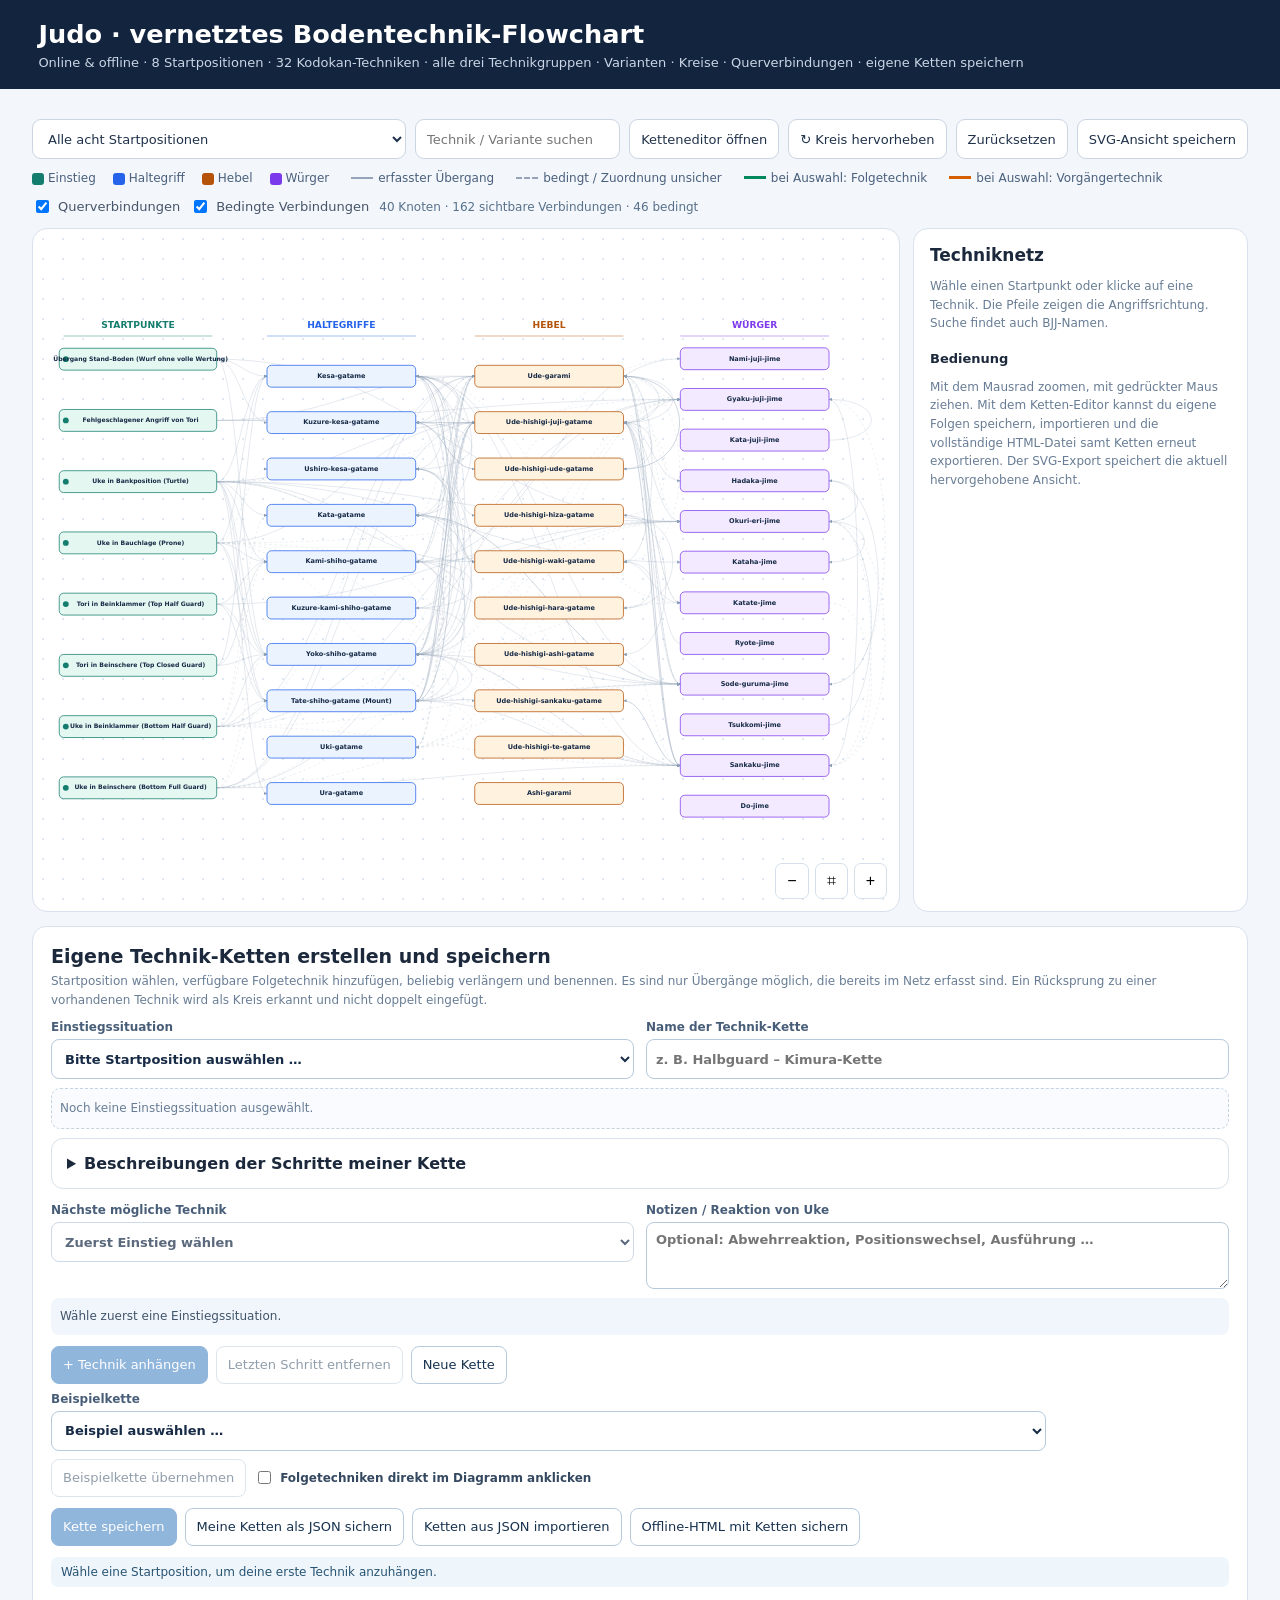
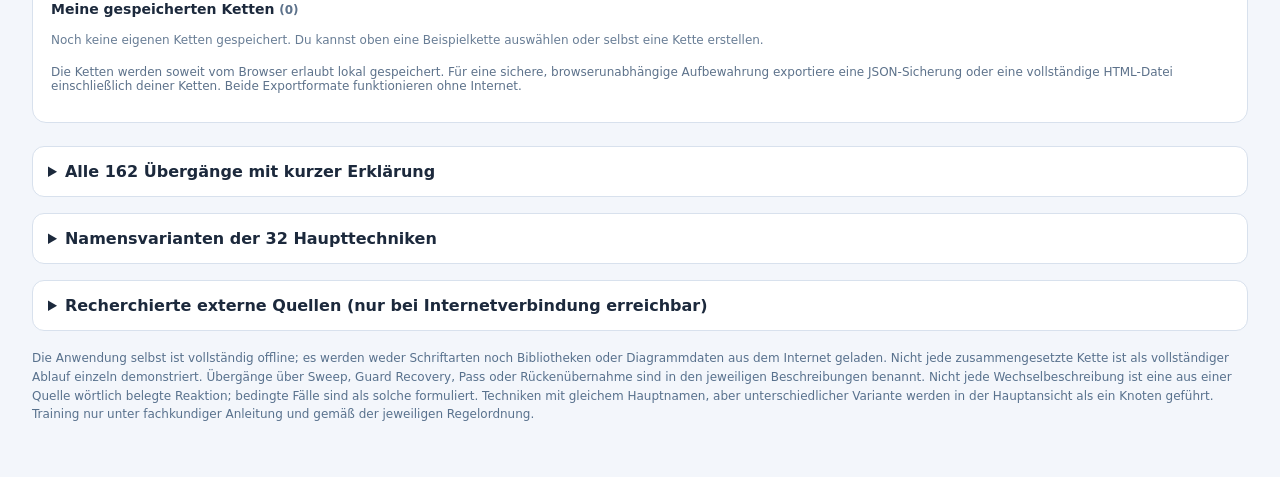
==== commit 78490a38: "kleine anpassungen" ====
--- a/index.html
+++ b/index.html
@@ -26,7 +26,6 @@
 .builder .clickswitch{display:inline-flex;align-items:center;gap:6px;color:#344860;font-size:12px;font-weight:600}
 #embeddedCustomData{display:none}
 @media(max-width:650px){.buildergrid{grid-template-columns:1fr}.builder{padding:12px}}
- .methodtable{width:100%;border-collapse:collapse;margin:8px 0 18px;font-size:12px;table-layout:fixed}.methodtable th,.methodtable td{border-bottom:1px solid #dde6f0;padding:9px 10px;text-align:left;vertical-align:top;overflow-wrap:anywhere}.methodtable th:nth-child(1){width:45%}.methodtable th:nth-child(2){width:25%}.methodtable a{color:#2563eb;text-decoration:underline}.methodtable button{font-size:12px;padding:5px 8px;white-space:normal;text-align:left}.methodtable .muted{margin-top:3px} @media(max-width:600px){.methodtable th,.methodtable td{padding:7px 5px}.methodtable th:nth-child(1){width:42%}}
 
 /* Durchsuchbare Übergangsbeschreibungen */
 .transition-scroll{max-height:520px;overflow:auto;border:1px solid #dce5ef;border-radius:9px;margin-top:8px}
@@ -41,11 +40,17 @@
 .transition-stepnotes p{margin:8px 0;border-left:3px solid #c5d6e9;padding-left:10px}
 #builderNextDescription{margin:9px 0 4px;font-size:12px}
 @media(max-width:620px){.transition-table th,.transition-table td{padding:8px 5px}.transition-table th:nth-child(1),.transition-table th:nth-child(2){width:25%}}
+
+/* Richtungen einer ausgewählten Technik: Grün = ausgehend, Orange = eingehend. */
+.linknext,.linkprevious{display:inline-block;width:22px;margin:0 5px 3px;vertical-align:middle;border-bottom:3px solid}
+.linknext{border-color:#00875a}.linkprevious{border-color:#d55e00}
+.detail .direction-heading{display:flex;align-items:center;gap:7px}.detail .direction-heading::before{content:'';width:11px;height:11px;border-radius:50%;flex:none}.detail .direction-heading.direction-next{color:#006b47}.detail .direction-heading.direction-next::before{background:#00875a}.detail .direction-heading.direction-previous{color:#9f4500}.detail .direction-heading.direction-previous::before{background:#d55e00}
+.detail button.direction-next{border-left:4px solid #00875a;background:#e8f6ef}.detail button.direction-next:hover{background:#d6efdf}.detail button.direction-previous{border-left:4px solid #d55e00;background:#fdf0e7}.detail button.direction-previous:hover{background:#f9e3d3}
 </style></head>
-<body><header><h1>Judo · vernetztes Bodentechnik-Flowchart</h1><p>Online & offline · 8 Startpositionen · 32 Kodokan-Techniken · alle drei Technikgruppen · Varianten · Kreise · Querverbindungen · eigene Ketten speichern · alle Übergänge erklärt</p></header>
+<body><header><h1>Judo · vernetztes Bodentechnik-Flowchart</h1><p>Online & offline · 8 Startpositionen · 32 Kodokan-Techniken · alle drei Technikgruppen · Varianten · Kreise · Querverbindungen · eigene Ketten speichern</p></header>
 <main>
 <div class="bar"><select id="start" aria-label="Startposition auswählen"><option value="">Alle acht Startpositionen</option></select><input id="search" type="search" placeholder="Technik / Variante suchen …" aria-label="Technik suchen"><button id="openBuilder" type="button">Ketteneditor öffnen</button><button id="circles" type="button">↻ Kreis hervorheben</button><button id="reset" type="button">Zurücksetzen</button><button id="svgSave" type="button">SVG-Ansicht speichern</button></div>
-<div class="leg"><span><i class="lgbox s"></i>Einstieg</span><span><i class="lgbox h"></i>Haltegriff</span><span><i class="lgbox k"></i>Hebel</span><span><i class="lgbox w"></i>Würger</span><span><i class="linksolid"></i>erfasster Übergang</span><span><i class="linkdashed"></i>bedingt / Zuordnung unsicher</span></div>
+<div class="leg"><span><i class="lgbox s"></i>Einstieg</span><span><i class="lgbox h"></i>Haltegriff</span><span><i class="lgbox k"></i>Hebel</span><span><i class="lgbox w"></i>Würger</span><span><i class="linksolid"></i>erfasster Übergang</span><span><i class="linkdashed"></i>bedingt / Zuordnung unsicher</span><span><i class="linknext"></i>bei Auswahl: Folgetechnik</span><span><i class="linkprevious"></i>bei Auswahl: Vorgängertechnik</span></div>
 <div class="chips"><label><input id="showCross" type="checkbox" checked> Querverbindungen</label><label><input id="showMaybe" type="checkbox" checked> Bedingte Verbindungen</label><span id="stats" class="stats"></span></div>
 <div class="layout"><div class="board"><svg id="graph" viewBox="-40 -30 1970 1260" role="img" aria-label="Interaktives Judo-Techniknetz mit gerichteten Verbindungen" xmlns="http://www.w3.org/2000/svg"></svg><div class="zoom"><button id="minus" title="Verkleinern">−</button><button id="fit" title="Gesamtes Diagramm anzeigen">⌗</button><button id="plus" title="Vergrößern">+</button></div></div><aside class="detail" id="detail" aria-live="polite"></aside></div>
 <section class="builder" id="builder" aria-labelledby="builderTitle">
@@ -75,7 +80,6 @@
 <div id="transitionCount" class="muted"></div>
 <div class="transition-scroll"><table class="transition-table"><thead><tr><th>Ausgang</th><th>Folgetechnik</th><th>Wie erfolgt der Übergang?</th></tr></thead><tbody id="transitionRows"></tbody></table></div>
 </details>
-<details class="resources" id="namedAttacksPanel"><summary>Benannte Einstiegsangriffe gegen Bankposition und Bauchlage (Judo)</summary><p class="muted">Die benannten Umdreher sind Einstiegsmethoden, keine zusätzlichen Kodokan-Haupttechniken. Ein Fragezeichen kennzeichnet eine variantenabhängige oder noch nicht sicher bestimmte Zieltechnik. Die Kanten und Ketten sind im Techniknetz hinterlegt.</p><div id="namedAttacksList"></div></details>
 <details class="resources"><summary>Namensvarianten der 32 Haupttechniken</summary><div id="aliasList" class="cards" style="margin-top:13px"></div></details>
 <details class="resources"><summary>Recherchierte externe Quellen (nur bei Internetverbindung erreichbar)</summary><ul id="sources"></ul></details>
 <p class="foot">Die Anwendung selbst ist vollständig offline; es werden weder Schriftarten noch Bibliotheken oder Diagrammdaten aus dem Internet geladen. Nicht jede zusammengesetzte Kette ist als vollständiger Ablauf einzeln demonstriert. Übergänge über Sweep, Guard Recovery, Pass oder Rückenübernahme sind in den jeweiligen Beschreibungen benannt. Nicht jede Wechselbeschreibung ist eine aus einer Quelle wörtlich belegte Reaktion; bedingte Fälle sind als solche formuliert. Techniken mit gleichem Hauptnamen, aber unterschiedlicher Variante werden in der Hauptansicht als ein Knoten geführt. Training nur unter fachkundiger Anleitung und gemäß der jeweiligen Regelordnung.</p>
@@ -84,7 +88,7 @@
 <script>const DATA={"nodes":[{"id":"s0","name":"Übergang Stand–Boden (Wurf ohne volle Wertung)","group":"start","aliases":[]},{"id":"s1","name":"Fehlgeschlagener Angriff von Tori","group":"start","aliases":[]},{"id":"s7","name":"Uke in Bankposition (Turtle)","group":"start","aliases":["Turtle","Banklage","Bankposition"]},{"id":"s8","name":"Uke in Bauchlage (Prone)","group":"start","aliases":["Prone","Bauchlage","flach auf dem Bauch"]},{"id":"s3","name":"Tori in Beinklammer (Top Half Guard)","group":"start","aliases":[]},{"id":"s4","name":"Tori in Beinschere (Top Closed Guard)","group":"start","aliases":[]},{"id":"s5","name":"Uke in Beinklammer (Bottom Half Guard)","group":"start","aliases":[]},{"id":"s6","name":"Uke in Beinschere (Bottom Full Guard)","group":"start","aliases":[]},{"id":"h0","name":"Kesa-gatame","group":"hold","aliases":["Hon-kesa-gatame"]},{"id":"h1","name":"Kuzure-kesa-gatame","group":"hold","aliases":["Makura-kesa-gatame","Kashira-gatame","Kashira-kesa-gatame (?)"]},{"id":"h2","name":"Ushiro-kesa-gatame","group":"hold","aliases":["Gyaku-kesa-gatame","Ura-kesa-gatame (?)","Reverse scarf hold"]},{"id":"h3","name":"Kata-gatame","group":"hold","aliases":["Kuzure-kata-gatame","Gyaku-kata-gatame","Arm Triangle (BJJ, Würgeausführung)"]},{"id":"h4","name":"Kami-shiho-gatame","group":"hold","aliases":["Ura-shiho-gatame","Hon-kami-shiho-gatame","Kami-sankaku-gatame (?)"]},{"id":"h5","name":"Kuzure-kami-shiho-gatame","group":"hold","aliases":["Kami-sankaku-gatame (?)","Sankaku-osaekomi (?)","Gyaku-sankaku-osaekomi (?)"]},{"id":"h6","name":"Yoko-shiho-gatame","group":"hold","aliases":["Kuzure-yoko-shiho-gatame","Mune-gatame","Kata-osae-gatame","Gyaku-yoko-shiho-gatame (?)"]},{"id":"h7","name":"Tate-shiho-gatame","group":"hold","aliases":["Kuzure-tate-shiho-gatame","Tate-sankaku-gatame (?)","Mount (BJJ)","Full Mount","Montada","High Mount (Variante)","Low Mount (Variante)"]},{"id":"h8","name":"Uki-gatame","group":"hold","aliases":["Knieseitvierer (?)","Knee-on-belly (?)"]},{"id":"h9","name":"Ura-gatame","group":"hold","aliases":["Gyaku-yoko-shiho-gatame (historisch, ?)"]},{"id":"k0","name":"Ude-garami","group":"lever","aliases":["Nami-ude-garami","Gyaku-ude-garami","Americana","Kimura","Kannuki-gatame (teilweise)","Mune-garami"]},{"id":"k1","name":"Ude-hishigi-juji-gatame","group":"lever","aliases":["Juji-gatame","Nami-juji-gatame","Kami-juji-gatame","Gyaku-juji-gatame","Yoko-juji-gatame","Rolling armbar","Spinning armbar"]},{"id":"k2","name":"Ude-hishigi-ude-gatame","group":"lever","aliases":["Ude-gatame","Nami-ude-gatame","Gyaku-ude-gatame","Mune-ude-gatame","Hizi-makikomi"]},{"id":"k3","name":"Ude-hishigi-hiza-gatame","group":"lever","aliases":["Hiza-gatame","Kami-hiza-gatame","Yoko-hiza-gatame","Ryo-hiza-gatame"]},{"id":"k4","name":"Ude-hishigi-waki-gatame","group":"lever","aliases":["Waki-gatame","Gyaku-waki-gatame","Waki-garami (?)"]},{"id":"k5","name":"Ude-hishigi-hara-gatame","group":"lever","aliases":["Hara-gatame","Gyaku-hara-gatame","Kuzure-hara-gatame","Kesa-hara-gatame (?)"]},{"id":"k6","name":"Ude-hishigi-ashi-gatame","group":"lever","aliases":["Ashi-gatame","Kesa-ashi-gatame","Kesa-garami (?)"]},{"id":"k7","name":"Ude-hishigi-sankaku-gatame","group":"lever","aliases":["Sankaku-gatame","Omote-sankaku-gatame (?)","Ura-sankaku-gatame (?)"]},{"id":"k8","name":"Ude-hishigi-te-gatame","group":"lever","aliases":["Te-gatame","Yoko-ude-hishigi (?)","Gyaku-tebuki (?)"]},{"id":"k9","name":"Ashi-garami","group":"lever","aliases":["Beinhebel (Kodokan)","historischer deutscher Namenskonflikt mit Armhebeln"]},{"id":"w0","name":"Nami-juji-jime","group":"choke","aliases":["Narubi-juji-jime","Narabi-juji-jime (?)"]},{"id":"w1","name":"Gyaku-juji-jime","group":"choke","aliases":["Yoko-juji-jime","Cross-collar choke (griffabhängig)","Marhenke-Würger (?)"]},{"id":"w2","name":"Kata-juji-jime","group":"choke","aliases":["Tomoe-jime","Ebi-jime (?)","Ura-juji-jime (?)"]},{"id":"w3","name":"Hadaka-jime","group":"choke","aliases":["Ushiro-jime","Rear naked choke","Ebi-garami (?)"]},{"id":"w4","name":"Okuri-eri-jime","group":"choke","aliases":["Gyaku-okuri-eri-jime","Koshi-jime","Jigoku-jime","Ohten-jime","Bow-and-arrow choke","Clock choke","Sliding collar choke"]},{"id":"w5","name":"Kataha-jime","group":"choke","aliases":["Kaeshi-jime","Gyaku-kaeshi-jime","Gyaku-kataha-jime (?)"]},{"id":"w6","name":"Katate-jime","group":"choke","aliases":["Ebi-jime (?)","Kami-shiho-jime (?)","Paper-cutter choke (?)"]},{"id":"w7","name":"Ryote-jime","group":"choke","aliases":["Morote-jime","Maki-komi-jime","Kensui-jime (?)"]},{"id":"w8","name":"Sode-guruma-jime","group":"choke","aliases":["Ezekiel choke","Ärmelradwürgen","No-gi Ezekiel (Ausführungsvariante)"]},{"id":"w9","name":"Tsukkomi-jime","group":"choke","aliases":["Tsuki-komi-jime","Eri-tsukkomi-jime (?)"]},{"id":"w10","name":"Sankaku-jime","group":"choke","aliases":["Mae-sankaku-jime","Yoko-sankaku-jime","Ushiro-sankaku-jime","Omote-sankaku-jime","Ura-sankaku-jime","Triangle choke","Reverse triangle"]},{"id":"w11","name":"Do-jime","group":"choke","aliases":["Körperpresswürgen","verbotene historische Technik"]}],"edges":[{"a":"s0","b":"h1","uncertain":false,"note":"Nach einem unvollständig bewerteten Wurf seitlich am Oberkörper bleiben und Kopf sowie nahen Arm in Kuzure-kesa-gatame sichern; etwa nach O-goshi.","added":false},{"a":"s0","b":"h0","uncertain":false,"note":"Nach einer seitlichen Landung unmittelbar Hüfte neben Uke absetzen und Kopf sowie Arm für Kesa-gatame kontrollieren.","added":false},{"a":"s0","b":"h6","uncertain":false,"note":"Nach dem Wurf seitlich über Ukes Oberkörper bleiben und die Brust-Schulter-Kontrolle zu Yoko-shiho-gatame ausbauen.","added":false},{"a":"s0","b":"w4","uncertain":false,"note":"Dreht Uke nach dem Wurf in Bauch-/Banklage, den Kragen sichern und erst aus passender seitlicher beziehungsweise rückwärtiger Position Okuri-eri-jime ansetzen.","added":false},{"a":"s1","b":"w1","uncertain":false,"note":"Scheitert ein Opferwurf und Tori landet unten, Uke zwischen die Beine nehmen und bei vorhandenen Kragengriffen zur Kreuzwürge ansetzen; Griffstellung prüfen.","added":false},{"a":"s1","b":"k0","uncertain":false,"note":"Nach einem misslungenen Opferwurf die untere Guard/Beinklammer herstellen, Ukes Arm isolieren und einen Kimura-/Ude-garami-Ansatz beginnen.","added":false},{"a":"s1","b":"k1","uncertain":false,"note":"Nach einem misslungenen Angriff die Armkontrolle halten, einen Winkel zum Oberkörper schaffen und Juji-gatame aus Guard oder Übergang ansetzen.","added":false},{"a":"s3","b":"h6","uncertain":false,"note":"Zuerst das eingeklemmte Bein aus Ukes Half Guard lösen; anschließend seitlich passieren und Yoko-shiho-gatame sichern.","added":false},{"a":"s3","b":"h7","uncertain":false,"note":"Beinklammer lösen, Ukes Hüfte kontrollieren und in die Reitposition (Mount) zu Tate-shiho-gatame aufsteigen.","added":false},{"a":"s3","b":"h4","uncertain":false,"note":"Das geklammerte Bein befreien und um Ukes Kopfseite zur Nord-Süd-Kontrolle in Kami-shiho-gatame passieren.","added":false},{"a":"s3","b":"w4","uncertain":false,"note":"Dreht Uke sich aus der Half Guard in Banklage oder gibt den Rücken frei, den Kragen von hinten übernehmen und Okuri-eri-jime ansetzen.","added":false},{"a":"s4","b":"h6","uncertain":false,"note":"Ukes geschlossene Guard zuerst öffnen; dann seitlich passieren und den Oberkörper mit Yoko-shiho-gatame kontrollieren.","added":false},{"a":"s4","b":"h4","uncertain":false,"note":"Die Guard öffnen, an Ukes Beinen vorbei zur Kopfseite passieren und Kami-shiho-gatame festigen.","added":false},{"a":"s4","b":"h0","uncertain":false,"note":"Nach dem Öffnen und Passieren von Ukes Guard in die seitliche Kopf-Arm-Kontrolle für Kesa-gatame wechseln.","added":false},{"a":"s5","b":"k0","uncertain":false,"note":"Direkter Kimura-/Ude-garami-Ansatz aus der unteren Half Guard.","added":false},{"a":"s5","b":"h7","uncertain":false,"note":"Sweep, danach Reitposition; nicht unmittelbar aus der unteren Half Guard.","added":true},{"a":"s5","b":"h6","uncertain":false,"note":"Sweep, danach seitliche Oberlage; nicht unmittelbar aus der unteren Half Guard.","added":false},{"a":"s5","b":"w1","uncertain":false,"note":"Zunächst Rückgewinnung der vollständigen Guard; anschließend Kragenwürge (Griffvariante prüfen).","added":false},{"a":"s6","b":"w1","uncertain":false,"note":"Kreuzkragenwürger; genaue Nami-/Gyaku-/Kata-Ausführung griffabhängig.","added":false},{"a":"s6","b":"k0","uncertain":false,"note":"Kimura aus der unteren geschlossenen Guard.","added":false},{"a":"s6","b":"k1","uncertain":false,"note":"Juji-gatame aus geschlossener Guard.","added":false},{"a":"s6","b":"w10","uncertain":false,"note":"Sankaku-jime aus geschlossener Guard.","added":false},{"a":"h0","b":"h1","uncertain":false,"note":"Tori löst beziehungsweise verändert den Kopf-/Armgriff, hält den Oberkörper aber seitlich fest und übernimmt eine Kuzure-kesa-Variante.","added":false},{"a":"h0","b":"h6","uncertain":false,"note":"Uke dreht oder drückt gegen die Schärpenhalte; Tori richtet sich zur Brustkontrolle aus und sichert Yoko-shiho-gatame.","added":false},{"a":"h0","b":"h3","uncertain":false,"note":"Aus der Kopf-Arm-Kontrolle wird Ukes Arm eng an den Hals geführt; Tori stellt seine Schulterkontrolle auf Kata-gatame um.","added":false},{"a":"h0","b":"h2","uncertain":false,"note":"Tori dreht die Hüfte zur Gegenseite und wechselt bei erhaltener Oberkörperkontrolle in Ushiro-kesa-gatame.","added":false},{"a":"h0","b":"h7","uncertain":false,"note":"Uke drückt sich seitlich aus Kesa heraus; Tori folgt über die Hüfte und übernimmt nach einem Lagewechsel die Reitposition.","added":false},{"a":"h0","b":"k3","uncertain":false,"note":"Uke stemmt einen Arm gegen Toris Brust; Tori isoliert den gestreckten Arm und nutzt das Knie als Hebelstütze.","added":false},{"a":"h0","b":"k4","uncertain":false,"note":"Uke schiebt mit dem Arm zwischen die Körper; Tori behält die Armkontrolle und verlagert die Hebelwirkung in die Achsel.","added":false},{"a":"h0","b":"k1","uncertain":false,"note":"Uke bietet bei der Befreiung einen gestreckten Arm an; Tori löst die Schärpenhalte kontrolliert und übernimmt Juji-gatame.","added":false},{"a":"h0","b":"k0","uncertain":false,"note":"Aus der seitlichen Halteposition wird ein gebeugter, von Uke zur Abwehr eingesetzter Arm isoliert und mit Ude-garami angegriffen.","added":false},{"a":"h0","b":"w10","uncertain":false,"note":"Tori muss die reine Schärpenhalte verlassen, Ukes Kopf und Arm isolieren und in eine für Sankaku geeignete Beinposition wechseln.","added":false},{"a":"h0","b":"w8","uncertain":false,"note":"Bei erhaltener seitlicher Kopf-Arm-Kontrolle den eigenen Ärmel für Sode-guruma-jime nutzen; die konkrete Position entscheidet über die Würgewirkung.","added":false},{"a":"h0","b":"w6","uncertain":true,"note":"Positionsabhängig: Kontrolle von Kopf und Kragen übernehmen und einen einhändigen Würgegriff ansetzen; die genaue Katate-jime-Ausführung ist zu prüfen.","added":false},{"a":"h1","b":"h2","uncertain":false,"note":"Uke dreht sich zur freien Seite; Tori lässt den seitlichen Oberkörperkontakt bestehen und kehrt die Hüftausrichtung zu Ushiro-kesa um.","added":false},{"a":"h1","b":"k0","uncertain":false,"note":"Uke drückt mit dem freien Arm gegen Toris Kopf oder Schulter; der abwehrende Arm wird für Ude-garami fixiert.","added":false},{"a":"h1","b":"k2","uncertain":false,"note":"Uke streckt einen Arm zur Befreiung; Tori kontrolliert die Schulter und setzt einen geraden Ude-gatame-Armhebel an.","added":false},{"a":"h1","b":"k4","uncertain":false,"note":"Uke schiebt den Arm gegen Tori; Tori behält ihn und verlagert den Angriff zum Achselstreckhebel Waki-gatame.","added":false},{"a":"h1","b":"k1","uncertain":false,"note":"Einen frei werdenden Arm isolieren, die Halteposition lösen und unter Beinkontrolle zum Kreuzarmhebel wechseln.","added":false},{"a":"h2","b":"h6","uncertain":false,"note":"Aus der rückwärtigen Schärpenhalte richtet Tori die Brust wieder über Uke und übernimmt seitliche Vierpunkte-Kontrolle.","added":false},{"a":"h2","b":"h3","uncertain":false,"note":"Tori hält Kopf und angehobenen Arm zusammen und ersetzt die rückwärtige Schärpenhalte durch Kata-gatame.","added":false},{"a":"h3","b":"h0","uncertain":false,"note":"Wenn Ukes Schulterarmkontrolle gelockert oder umgestellt wird, die Hüfte zur Schärpenhalte drehen und Kesa-gatame übernehmen.","added":false},{"a":"h3","b":"w8","uncertain":false,"note":"Aus Kopf-Arm-Kontrolle und geeigneter Ärmelposition den Sode-guruma-Würgeansatz herstellen; zuvor ggf. den Griff verändern.","added":true},{"a":"h3","b":"w10","uncertain":true,"note":"Erst Lage und Beinkontrolle ändern: den isolierten Arm in eine Dreiecksposition übernehmen und Sankaku-jime versuchen; kein direkter Wechsel ohne Positionsarbeit.","added":false},{"a":"h4","b":"h5","uncertain":false,"note":"Uke versucht, aus der oberen Vierpunktehalte herauszukommen; Tori verändert Hand-/Schultergriff und bleibt in Kuzure-kami-shiho-gatame.","added":false},{"a":"h4","b":"k0","uncertain":false,"note":"Aus der Nord-Süd-Kontrolle einen gebeugten Arm abtrennen und mit Kimura-/Ude-garami-Griff übernehmen.","added":false},{"a":"h4","b":"k1","uncertain":false,"note":"Ukes Arm aus der Nord-Süd-Halte isolieren; Tori dreht seitlich um den Kopf und führt das Bein zum Kreuzarmhebel.","added":false},{"a":"h5","b":"h2","uncertain":false,"note":"Uke brückt oder dreht auf die Seite; Tori folgt mit der Hüfte und übernimmt Ushiro-kesa-gatame.","added":false},{"a":"h5","b":"h6","uncertain":false,"note":"Aus Kuzure-kami-shiho um Ukes Schulter zur Seite wandern und die Brust-Schulter-Kontrolle für Yoko-shiho-gatame sichern.","added":false},{"a":"h6","b":"h7","uncertain":false,"note":"Bei kontrolliertem Oberkörper über Ukes Hüfte steigen und aus Side Control die Reitposition (Mount) herstellen.","added":false},{"a":"h6","b":"h4","uncertain":false,"note":"Tori dreht aus der Seitenkontrolle um Ukes Kopf zur Nord-Süd-Position und übernimmt Kami-shiho-gatame.","added":true},{"a":"h6","b":"h8","uncertain":true,"note":"Uke zieht sich seitlich zusammen; Tori setzt Knie-/Beinkontrolle ein und wechselt in eine Uki-gatame-Ausführung, sofern deren Kodokan-Kriterien erfüllt sind.","added":false},{"a":"h6","b":"h0","uncertain":false,"note":"Kopf und nahen Arm zusammenfassen, Hüfte zum Boden drehen und die seitliche Brustkontrolle in Kesa-gatame ändern.","added":false},{"a":"h6","b":"h2","uncertain":false,"note":"Tori dreht sich mit dem Rücken zu Ukes Kopf und übernimmt die rückwärtige Schärpenhalte, ohne die Schulterkontrolle aufzugeben.","added":false},{"a":"h6","b":"h3","uncertain":false,"note":"Uke stemmt mit einem Arm gegen Tori; Tori führt den Arm zur Kopfkontrolle und schließt Kata-gatame.","added":true},{"a":"h6","b":"k0","uncertain":false,"note":"Uke stützt beim Befreiungsversuch den Arm gegen Toris Körper; Tori isoliert den gebeugten Ellenbogen für Ude-garami.","added":false},{"a":"h6","b":"k1","uncertain":false,"note":"Uke streckt den Arm, um Abstand zu schaffen; Tori kontrolliert ihn, schwenkt die Beine über und setzt Juji-gatame an.","added":false},{"a":"h6","b":"w10","uncertain":false,"note":"Kopf und nahen Arm isolieren, Bein über Schulter/Kopf führen und aus der seitlichen Lage in Yoko-sankaku-jime übergehen.","added":false},{"a":"h6","b":"w1","uncertain":true,"note":"Bei geeignetem Kragengriff aus Side Control an einen Kreuzkragenwürger anschließen; ob Gyaku-juji-jime zutrifft, hängt von den Griffen ab.","added":false},{"a":"h6","b":"w6","uncertain":true,"note":"Tori nutzt seitliche Schulter-/Kragenkontrolle für eine einhändige Würge; Paper-cutter ist nicht in jeder Ausführung eindeutig Katate-jime.","added":false},{"a":"h6","b":"w8","uncertain":false,"note":"Aus der seitlichen Kopf-Arm-Kontrolle wird ein Ärmelgriff frei; Tori greift mit Sode-guruma-jime an.","added":false},{"a":"h7","b":"h0","uncertain":false,"note":"Uke dreht aus der Reitposition auf die Seite; Tori steigt seitlich ab und fixiert Kopf und Arm mit Kesa-gatame.","added":false},{"a":"h7","b":"h6","uncertain":false,"note":"Uke stellt eine Beinklammer her oder brückt aus Mount; Tori wechselt in seitliche Brustkontrolle zu Yoko-shiho-gatame.","added":false},{"a":"h7","b":"h3","uncertain":false,"note":"In Mount einen Arm über Ukes Kopf isolieren, Kopf und Arm zusammenführen und die Kopf-Arm-Kontrolle zu Kata-gatame verändern.","added":false},{"a":"h7","b":"k0","uncertain":false,"note":"Uke schiebt von unten gegen Toris Brust; Tori fixiert einen gebeugten Arm für Americana-/Ude-garami.","added":false},{"a":"h7","b":"k1","uncertain":false,"note":"Uke streckt einen Arm oder dreht sich zur Seite; Tori isoliert die Schulter, dreht sich seitlich und übernimmt Juji-gatame.","added":false},{"a":"h7","b":"w1","uncertain":true,"note":"Aus der Reitposition beide Kragen greifen und eine Kreuzwürge ansetzen; Gyaku-juji-jime nur bei passender Griffstellung.","added":false},{"a":"h7","b":"w10","uncertain":false,"note":"Uke verteidigt die obere Kontrolle mit einem Arm; Tori isoliert ihn, bringt ein Bein über Kopf/Schulter und formt Mounted Sankaku.","added":false},{"a":"h7","b":"w8","uncertain":false,"note":"Aus Mount mit freier Ärmel-/Unterarmkontrolle den Sode-guruma-Würger ansetzen; Ukes Hals muss zugänglich bleiben.","added":false},{"a":"h8","b":"h7","uncertain":true,"note":"Aus einer Kniekontrolle die Hüfte nachführen und kontrolliert in Mount steigen; Uki-gatame und BJJ-Knee-on-belly sind nicht immer identisch.","added":false},{"a":"h8","b":"k1","uncertain":true,"note":"Uke drückt gegen das belastende Knie und streckt den Arm; Tori kontrolliert ihn und steigt in Juji-gatame um.","added":false},{"a":"h8","b":"k0","uncertain":true,"note":"Uke wehrt die Kniekontrolle mit dem Arm ab; Tori fixiert den gebeugten Arm für eine Kimura-/Americana-Variante.","added":false},{"a":"h8","b":"w1","uncertain":true,"note":"Aus erhöhter Kniekontrolle einen Kreuzkragengriff herstellen; die genaue Juji-jime-Variante hängt von der Handstellung ab.","added":false},{"a":"k0","b":"k1","uncertain":false,"note":"Uke verriegelt die Hände oder streckt den Arm gegen Kimura/Americana; Tori nutzt die Armkontrolle und richtet den Kreuzarmhebel ein.","added":false},{"a":"k0","b":"k2","uncertain":false,"note":"Uke streckt den Arm, um dem Beugehebel auszuweichen; Tori behält die Schulterkontrolle und geht zum geraden Ude-gatame über.","added":false},{"a":"k0","b":"k4","uncertain":false,"note":"Einen blockierten Schulterhebel durch Verlagerung der Armkontrolle zur Achsel als Waki-gatame fortsetzen; Variante und Lage prüfen.","added":false},{"a":"k0","b":"h7","uncertain":false,"note":"Der Schulterhebel wird zugunsten von Kontrolle gelöst; Tori schiebt die Hüfte über Uke und übernimmt Mount.","added":false},{"a":"k0","b":"w10","uncertain":false,"note":"Aus der Kimura-Kontrolle Winkel und Beinposition ändern; der angehobene Arm eröffnet einen Triangle-/Sankaku-Ansatz.","added":true},{"a":"k0","b":"w8","uncertain":true,"note":"Kimura-Kontrolle zur Kopf-Arm-Kontrolle lösen und den Ärmel für Ezekiel-/Sode-guruma-jime nutzen; positionsabhängig.","added":false},{"a":"k0","b":"w4","uncertain":true,"note":"Kimura-Kontrolle → Rückenübernahme → Bow-and-arrow-Würger; nicht ohne Lagewechsel.","added":true},{"a":"k0","b":"h3","uncertain":true,"note":"Der für Americana angehobene Ellenbogen kann zur Kopf-Arm-Kontrolle genutzt werden; anschließend Kata-gatame sichern.","added":false},{"a":"k1","b":"k0","uncertain":false,"note":"Uke verschränkt die Hände und blockiert den Armstreckhebel; Tori isoliert den anderen oder gebeugten Arm für Ude-garami.","added":false},{"a":"k1","b":"k3","uncertain":true,"note":"Aus einem abgewehrten Kreuzarmhebel wird der Arm anders zwischen Knie und Körper kontrolliert; Zuordnung zu Hiza-gatame ist variantenabhängig.","added":false},{"a":"k1","b":"h6","uncertain":false,"note":"Tori gibt den Hebel auf, bleibt oben und übernimmt nach Zurückführen der Beine Yoko-shiho-gatame.","added":false},{"a":"k1","b":"h7","uncertain":false,"note":"Uke zieht den Arm zurück; Tori folgt mit der Hüfte und stellt Mount als stabile Oberlage wieder her.","added":false},{"a":"k1","b":"h8","uncertain":true,"note":"Bei Aufgabe des Juji-Ansatzes über die Knieposition zur seitlichen Kontrolle zurückkehren; Uki-gatame nur bei passender Ausführung.","added":false},{"a":"k1","b":"w10","uncertain":false,"note":"Uke zieht den Arm aus Juji-gatame heraus; Tori behält den Winkel und schließt die Beine zur Dreieckswürge.","added":true},{"a":"k1","b":"w8","uncertain":false,"note":"Wenn Uke den Arm zusammenzieht oder schützt, Bein- und Armkontrolle lösen und eine geeignete Ärmelposition für Sode-guruma herstellen.","added":false},{"a":"k1","b":"w6","uncertain":true,"note":"Nach Abwehr des Armhebels zur oberen Kragen-/Schulterkontrolle zurückkehren und Katate-jime versuchen; Paper-cutter-Zuordnung ungeklärt.","added":false},{"a":"k2","b":"k0","uncertain":false,"note":"Uke beugt den gegen Ude-gatame gestreckten Arm; Tori übernimmt ihn zum Schulterbeugehebel Ude-garami.","added":false},{"a":"k2","b":"k1","uncertain":false,"note":"Tori isoliert den gestreckten Arm weiter und verändert Körperwinkel und Beinstellung zum Kreuzarmhebel.","added":false},{"a":"k2","b":"h1","uncertain":false,"note":"Nach Aufgabe des Streckhebels Kopf und Arm seitlich zusammennehmen und Kuzure-kesa-gatame als Kontrolle sichern.","added":false},{"a":"k3","b":"k6","uncertain":false,"note":"Tori verlagert die Hebelwirkung vom Knie auf das Bein und stellt einen Ashi-gatame-Armhebel her; konkrete Ausführung prüfen.","added":false},{"a":"k3","b":"k5","uncertain":false,"note":"Der Arm wird neu fixiert; statt Kniekontrolle nutzt Tori die Bauch-/Körpervorderseite als Hebelstütze.","added":false},{"a":"k4","b":"k0","uncertain":true,"note":"Wird der gestreckte Arm in Waki-gatame gebeugt, kann ein erneuter Ude-garami-Ansatz möglich werden; deutlicher Kontrollwechsel nötig.","added":false},{"a":"k5","b":"k4","uncertain":false,"note":"Aus Hara-gatame den fixierten Arm zur Achselkontrolle umlegen und Waki-gatame anschließen.","added":false},{"a":"k7","b":"w10","uncertain":false,"note":"Die bereits bestehende Sankaku-Beinkontrolle wird nicht mehr zum Armhebel, sondern zum Würgen verwendet.","added":false},{"a":"k7","b":"h6","uncertain":true,"note":"Die Dreieckskontrolle lösen und, falls Tori in Oberlage kommt, die Seitenkontrolle übernehmen; kein direkt gesicherter Wechsel.","added":false},{"a":"w0","b":"h4","uncertain":false,"note":"Den Kreuzkragenwürgegriff lösen, oberhalb von Ukes Kopf bleiben und mit Kami-shiho-gatame sichern; genaue Ausgangslage prüfen.","added":false},{"a":"w1","b":"k1","uncertain":false,"note":"Uke richtet sich gegen den Kreuzkragenwürger auf oder bringt den Arm zur Abwehr; Tori isoliert diesen und schwenkt zum Juji-gatame.","added":true},{"a":"w1","b":"w10","uncertain":false,"note":"Uke wehrt den Kragenwürger mit einem Arm ab; Tori nutzt die Armposition und schließt die Beine zu Sankaku-jime.","added":true},{"a":"w1","b":"k0","uncertain":true,"note":"Ukes Armverteidigung gegen den Kragenwürger kann zur Kimura-Kontrolle genutzt werden; erforderlicher Positionswechsel ist variantenabhängig.","added":false},{"a":"w2","b":"w1","uncertain":false,"note":"Bei Verteidigung gegen die erste Kreuzwürge wird die Kragengriffstellung zu Gyaku-juji-jime umgefasst.","added":false},{"a":"w3","b":"w8","uncertain":false,"note":"Uke schützt den Hals vor Hadaka-jime; Tori verändert Arm-/Ärmelgriff und versucht einen Sode-guruma-Ansatz.","added":false},{"a":"w3","b":"k1","uncertain":false,"note":"Uke greift den würgenden Arm, um den Hals zu schützen; Tori isoliert den Verteidigungsarm für Juji-gatame, ggf. nach Lagewechsel.","added":true},{"a":"w4","b":"w3","uncertain":false,"note":"Rückenkontrolle bleibt; Wechsel vom Kragen- zum freien Würgegriff.","added":true},{"a":"w4","b":"w5","uncertain":false,"note":"Uke verteidigt den rückwärtigen Kragenzug; Tori bindet einen Arm zusätzlich ein und wechselt zu Kataha-jime.","added":false},{"a":"w4","b":"k1","uncertain":false,"note":"Uke blockiert den Kragenwürger und stellt den Arm zur Abwehr; Tori kontrolliert ihn und wechselt in eine Juji-gatame-Position.","added":false},{"a":"w4","b":"h4","uncertain":false,"note":"Der Kragenwürger wird aufgegeben; nach Umdrehen von Uke und Wechsel an dessen Kopf sichert Tori Kami-shiho-gatame.","added":false},{"a":"w4","b":"w10","uncertain":true,"note":"Nach aufgegebener Rückenkontrolle und deutlichem Positionswechsel kann eine Dreiecksposition entstehen; direkte Würgefolge nicht belegt.","added":false},{"a":"w6","b":"k1","uncertain":false,"note":"Uke drückt gegen den einhändigen Würgegriff und bietet den gestreckten Arm; Tori isoliert ihn für Juji-gatame.","added":false},{"a":"w6","b":"k4","uncertain":false,"note":"Uke führt den Abwehrarm an Toris Oberkörper; der Arm kann nach Positionswechsel in Waki-gatame geführt werden.","added":false},{"a":"w6","b":"w10","uncertain":true,"note":"Aus einem abgewehrten Katate-/Paper-cutter-Würgeansatz den angehobenen Arm nutzen, um eine Dreieckskontrolle herzustellen; genaue Zuordnung prüfen.","added":false},{"a":"w7","b":"k1","uncertain":false,"note":"Wenn die beidhändige Würge nicht greift, den abwehrenden Arm isolieren und nach Lagewechsel zum Kreuzarmhebel wechseln.","added":false},{"a":"w8","b":"w1","uncertain":true,"note":"Uke hebt Kinn und Hände gegen Sode-guruma; Tori übernimmt die Kragen für eine Kreuzwürge, deren Griffform zu prüfen ist.","added":false},{"a":"w8","b":"k0","uncertain":false,"note":"Uke schiebt den eigenen Arm gegen die Ärmelwürge; Tori isoliert den gebeugten Arm und greift Ude-garami an.","added":false},{"a":"w8","b":"h3","uncertain":false,"note":"Ukes Abwehrarm wird an den Kopf geführt; statt der Würge übernimmt Tori eine Kopf-Arm-Kontrolle als Kata-gatame.","added":false},{"a":"w9","b":"w4","uncertain":false,"note":"Den Tsukkomi-Kragendruck in einen Zug-/Rückenkontrollgriff ändern und eine Okuri-eri-jime-Variante ansetzen.","added":false},{"a":"w10","b":"k1","uncertain":false,"note":"Uke richtet sich auf oder löst die Dreieckswürge; Tori isoliert den eingeklemmten Arm für Juji-gatame.","added":true},{"a":"w10","b":"k0","uncertain":false,"note":"Uke blockiert Sankaku mit einem gebeugten Arm; Tori kontrolliert diesen und setzt Kimura-/Americana-Ude-garami an.","added":true},{"a":"w10","b":"k7","uncertain":false,"note":"Dreieckskontrolle wird statt Würge zum Armhebel genutzt.","added":true},{"a":"w10","b":"k6","uncertain":true,"note":"Den im Dreieck gefangenen Arm anders mit dem Bein belasten und als Ashi-gatame hebeln; die genaue Kodokan-Zuordnung ist unsicher.","added":false},{"a":"w10","b":"w4","uncertain":true,"note":"Sankaku aufgeben und über Positionswechsel Ukes Rücken/Kragen kontrollieren; kein direkter Wechsel ohne Rückenübernahme.","added":false},{"a":"w10","b":"h6","uncertain":true,"note":"Dreieckskontrolle öffnen und nach erfolgreichem Sweep oder Lagewechsel Yoko-shiho-gatame festigen.","added":false},{"a":"s5","b":"w4","uncertain":true,"note":"Zuerst Rückenübernahme (Underhook/Back Take), danach Kragenwürge.","added":true},{"a":"s5","b":"w10","uncertain":true,"note":"Knee-Shield/Guard-Recovery ermöglicht Triangle-Einstieg; positionsabhängig.","added":true},{"a":"s5","b":"k1","uncertain":true,"note":"Kimura-Trap/Positionswechsel zum Armhebel; positionsabhängig.","added":true},{"a":"s5","b":"h3","uncertain":true,"note":"Sweep und Kopf-Arm-Kontrolle in Oberlage nötig.","added":true},{"a":"s5","b":"h4","uncertain":true,"note":"Sweep, Pass zur Nord-Süd-Kontrolle nötig.","added":true},{"a":"s5","b":"w8","uncertain":true,"note":"Half Guard / Knee-Shield Ärmelwürger, ausführungsspezifisch.","added":true},{"a":"s6","b":"h6","uncertain":true,"note":"Sweep zur Oberlage, danach Side Control; kein unmittelbarer Haltegriff aus Bottom Guard.","added":true},{"a":"s6","b":"h7","uncertain":true,"note":"Sweep zur Oberlage, danach Mount.","added":true},{"a":"s6","b":"w4","uncertain":true,"note":"Zuerst Back Take, danach Bow-and-arrow-/Okuri-eri-jime.","added":true},{"a":"s6","b":"w8","uncertain":true,"note":"Ezekiel-Würger aus der unteren Guard; ausführungsspezifisch.","added":true},{"a":"s6","b":"w0","uncertain":true,"note":"Kreuzkragenwürger aus Full Guard; Griffstellung prüfen.","added":true},{"a":"k0","b":"h6","uncertain":true,"note":"Kimura-Kontrolle als Sweep-Einstieg, anschließend seitlicher Haltegriff.","added":true},{"a":"k0","b":"w3","uncertain":true,"note":"Kimura-Kontrolle → Rückenübernahme → Hadaka-jime; nicht ohne Lagewechsel.","added":true},{"a":"k0","b":"h4","uncertain":true,"note":"Kimura-Sweep/Pass zur Nord-Süd-Position nötig.","added":true},{"a":"h4","b":"h6","uncertain":false,"note":"Aus Kami-shiho-gatame um Ukes Kopf zur Seite wandern und die Kontrolle auf Yoko-shiho-gatame ändern.","added":true},{"a":"s7","b":"h0","uncertain":false,"note":"Einstieg: Halbnelson-Umdreher. Kontrolle an Schulter und Nacken zum Umdrehen und zur Kesa-gatame-Position.","added":true},{"a":"s7","b":"h3","uncertain":false,"note":"Einstieg: Kata-gatame Roll. Mit Kopf-Arm-Kontrolle rollen und anschließend Kata-gatame halten.","added":true},{"a":"s7","b":"h4","uncertain":false,"note":"Einstieg: Sattelsturz; Kami-shiho-gatame Roll. Aus der Bank über Reverskontrolle rollen und zur Kopf-Vierpunktehalte wechseln.","added":true},{"a":"s7","b":"h6","uncertain":false,"note":"Einstieg: Stützeklauen / Dampfwalzen-Umdreher. Bank von der Seite durch Zug an beiden Armen und Körpereinsatz umdrehen; Abschluss Yoko-shiho-gatame.","added":true},{"a":"s7","b":"h7","uncertain":false,"note":"Einstieg: Sattelsturz (Gegenrichtung); Tate-shiho-gatame Roll / Waikiki Turnover. Verteidigt Uke die erste Richtung, wird über die andere Seite in Tate-shiho-gatame kontrolliert.","added":true},{"a":"s7","b":"h9","uncertain":false,"note":"Einstieg: Abklemmen des Arms → Ura-gatame. Armfessel und Lagewechsel zur Ura-gatame-Kontrolle.","added":true},{"a":"s7","b":"k1","uncertain":false,"note":"Einstieg: Iatskevich Juji-gatame Roll; Adams Juji-gatame Roll (2 Varianten); Traineau Juji-gatame Roll; Ohten-gatame / Rollbankhebel. Rollender Armhebel aus der Turtle-Kontrolle.","added":true},{"a":"s7","b":"k4","uncertain":false,"note":"Einstieg: Abklemmen des Arms → Waki-gatame. Armfessel gegen Bank wird zu einem Achselstreckhebel weitergeführt.","added":true},{"a":"s7","b":"w1","uncertain":true,"note":"Einstieg: Marhenke-Dreher / Marhenke-Würger (?). Historischer Kreuzwürge-Angriff gegen die Bank von vorne; genaue Juji-jime-Griffform variiert.","added":true},{"a":"s7","b":"w10","uncertain":true,"note":"Einstieg: Briggs Sankaku (?); Straddling Sankaku / Leg Sankaku (?). Sankaku-Eingang aus der Banklage; Abschluss als Sankaku-jime bei korrekter Würgekonstruktion.","added":true},{"a":"s7","b":"w4","uncertain":false,"note":"Einstieg: Rollbankwürger (Rollwürger); Koshi-jime / Laufwürger. Rolle von der Bankposition mit Kragenfixierung; Zuordnung als Okuri-eri-jime-Gruppe.","added":true},{"a":"s7","b":"w5","uncertain":false,"note":"Einstieg: Rolling Kataha-jime. Einflügelwürge mit rollendem Eingang gegen Turtle.","added":true},{"a":"s7","b":"w8","uncertain":false,"note":"Einstieg: Sode-guruma-jime gegen Turtle. Ärmelradwürge aus oberer Bankkontrolle.","added":true},{"a":"s8","b":"h0","uncertain":false,"note":"Einstieg: Halbnelson-Umdreher. Uke aus flacher Bauchlage in Rückenlage drehen und Kesa-gatame ansetzen.","added":true},{"a":"s8","b":"h2","uncertain":true,"note":"Einstieg: Bauchlage-Umdreher zur Gyaku-kesa-gatame (?). Nach dem Wenden gegen die Bauchlage erfolgt eine umgekehrte Schärpenhalte; Systematik abhängig von Variante.","added":true},{"a":"s8","b":"h4","uncertain":false,"note":"Einstieg: Bauchlage-Umdreher zur Kami-shiho-gatame. Uke aus der Bauchlage wenden und in oberer Vierpunktehalte fixieren.","added":true},{"a":"s8","b":"h6","uncertain":false,"note":"Einstieg: Halbnelson-Umdreher zur Brustkontrolle; Seitliches Heranziehen über Knie und Oberarm; Kashiwazaki-Umdreher (?). Uke wird in Rückenlage gedreht; Mune-gatame wird hier als Yoko-shiho-Familie geführt.","added":true},{"a":"s8","b":"h7","uncertain":false,"note":"Einstieg: Schlüsseldreher / Sankaku-Schlüssel. Körper-/Beinkontrolle führt zur Drehung aus Bauchlage in Tate-shiho-gatame (Mount).","added":true},{"a":"s8","b":"k1","uncertain":false,"note":"Einstieg: Umdreher zum Nami-juji-gatame. Bauchlage wird durch Umdrehen mit anschließender Armkontrolle zum Kreuzarmhebel angegriffen.","added":true},{"a":"s8","b":"k4","uncertain":true,"note":"Einstieg: Armfessel nach Bauchlage → Waki-gatame (?). Uke sperrt mit den Armen; isolierter Arm wird zum Waki-gatame angegriffen.","added":true},{"a":"s8","b":"k7","uncertain":true,"note":"Einstieg: Sankaku-Umdreher zum Armhebel (?). Aus Bauchlage zur Sankaku-Kontrolle drehen; Armhebel aus der Dreiecksposition.","added":true},{"a":"s8","b":"w10","uncertain":true,"note":"Einstieg: Sankaku-Einstieg nach Umdrehen (?). Nur wenn nach dem Wenden tatsächlich eine würgende Dreieckskontrolle besteht.","added":true},{"a":"s8","b":"w4","uncertain":true,"note":"Einstieg: Rollbankwürger / Wanner-Würger (?). Kragenangriff kann auch bei tiefer Bauchlage begonnen werden; exakte Einordnung des Wanner-Würgers ausführungsspezifisch.","added":true}],"chains":[{"id":"F1","start":"s6","tech":["w1","k1","w10"],"cue":"Kragenabwehr → Armhebelabwehr","sources":["Randori – Cross choke → Armbar → Triangle"]},{"id":"F2","start":"s6","tech":["k0","k1","w10","k7"],"cue":"Kimuraabwehr → Juji-Abwehr → Hebel aus Sankaku","sources":["BJJ TV – Closed Guard Submissions","BJJ Graph – Kimura"]},{"id":"F3","start":"s6","tech":["k1","w10","k0"],"cue":"Arm wird zurückgezogen → Dreieck wird mit Arm verteidigt","sources":["BJJ TV – Closed Guard Submissions"]},{"id":"F4","start":"s6","tech":["w10","k1","k0"],"cue":"Uke richtet sich auf → Armhebel → Kimura-Verteidigung","sources":["BJJ TV – Closed Guard Submissions"]},{"id":"F5","start":"s6","tech":["k0","h6","h4","k1"],"cue":"Kimura-Sweep → Side Control → Nord-Süd → Armhebel","sources":["Grapplearts – Kimura Position Cheatsheet"]},{"id":"F6","start":"s6","tech":["k0","w4","w3","k1"],"cue":"Kimura-Kontrolle → Back Take → Kragenwürge → freier Würger → Hebel","sources":["BJJ Graph – Kimura","Grapplearts – Kimura Position Cheatsheet"]},{"id":"F7","start":"s6","tech":["w1","w10","k1"],"cue":"Kragenwürger verteidigt → Dreieck → Armhebel","sources":["BJJ Graph – Switch to Triangle"]},{"id":"F8","start":"s6","tech":["h7","k0","k1","w10"],"cue":"Sweep zur Mount → Americana → Armbar → Triangle","sources":["BJJ Commons – Position Map","BJJ TV – Closed Guard Submissions"]},{"id":"H1","start":"s5","tech":["k0","k1","w10"],"cue":"Kimura aus Half Guard → Armhebel → Dreieck (Positionswechsel)","sources":["Gracie Barra – Kimura from Bottom Half Guard","BJJ Graph – Kimura"]},{"id":"H2","start":"s5","tech":["k0","h6","h4","k1"],"cue":"Kimura-Sweep → Side Control → Nord-Süd → Armhebel","sources":["Grapplearts – Kimura Position Cheatsheet"]},{"id":"H3","start":"s5","tech":["k0","w4","w3","k1"],"cue":"Kimura-Kontrolle → Back Take → Kragenwürge → freier Würger → Armhebel","sources":["BJJ Graph – Kimura","CNX BJJ – Half Guard"]},{"id":"H4","start":"s5","tech":["w4","w3","k1"],"cue":"Underhook / Back Take → Kragenwürge → freier Würger → Armhebel","sources":["Gracie University – Half Guard Back Take","CNX BJJ – Half Guard"]},{"id":"H5","start":"s5","tech":["h7","k0","k1"],"cue":"Half-Guard-Sweep zur Mount → Americana → Armbar","sources":["CNX BJJ – Half Guard","BJJ TV – Closed Guard Submissions"]},{"id":"H6","start":"s5","tech":["h6","h3","w8"],"cue":"Half-Guard-Sweep zur Seitenkontrolle → Kopf-Arm-Kontrolle → Ezekiel","sources":["CNX BJJ – Half Guard"]},{"id":"H7","start":"s5","tech":["w1","k1","w10"],"cue":"Guard Recovery → Kragenwürger → Armbar → Triangle","sources":["Grapplearts – Roadmap for BJJ","Randori – Cross choke → Armbar → Triangle"]},{"id":"H8","start":"s5","tech":["w10","k1","k0"],"cue":"Guard Recovery/Knee Shield → Triangle → Armbar → Kimura","sources":["Grapplearts – Roadmap for BJJ","BJJ TV – Closed Guard Submissions"]},{"id":"B1","start":"s7","tech":["k1","w10","k7"],"cue":"Adams-/Iatskevich-Juji-Rolle → Dreieck → Hebel aus Sankaku","sources":["DJB – Rahmentrainingskonzeption","KL Judo – Riding Turtle"]},{"id":"B2","start":"s7","tech":["w4","w3","k1"],"cue":"Rollbankwürger → freier Würgegriff → Juji-gatame","sources":["DJB – Rahmentrainingskonzeption","KL Judo – Riding Turtle"]},{"id":"B3","start":"s7","tech":["h6","k0","k1"],"cue":"Stützeklauen → Yoko-shiho → Ude-garami → Juji-gatame","sources":["DJB – Rahmentrainingskonzeption","KL Judo – Riding Turtle"]},{"id":"B4","start":"s7","tech":["h4","h5","h6","k0"],"cue":"Sattelsturz → Kami-shiho → Kuzure-kami → Yoko-shiho → Ude-garami","sources":["DJB – Rahmentrainingskonzeption","KL Judo – Riding Turtle"]},{"id":"B5","start":"s7","tech":["h7","k0","k1"],"cue":"Waikiki-Turnover / Sattelsturz → Mount → Americana → Juji-gatame","sources":["DJB – Rahmentrainingskonzeption","KL Judo – Riding Turtle"]},{"id":"B6","start":"s7","tech":["w8","k0","k1"],"cue":"Sode-guruma-jime gegen Bank → Ude-garami → Juji-gatame","sources":["DJB – Rahmentrainingskonzeption","KL Judo – Riding Turtle"]},{"id":"B7","start":"s7","tech":["h3","w8","k0"],"cue":"Kata-gatame-Roll → Sode-guruma-jime → Ude-garami","sources":["DJB – Rahmentrainingskonzeption","KL Judo – Riding Turtle"]},{"id":"P1","start":"s8","tech":["h0","k1","w10"],"cue":"Halbnelson → Kesa-gatame → Juji-gatame → Sankaku-jime","sources":["DJB – Rahmentrainingskonzeption","VIBSS – Anwendungshilfe Umdreher"]},{"id":"P2","start":"s8","tech":["h7","w10","k1"],"cue":"Schlüsseldreher → Mount → Sankaku-jime → Juji-gatame","sources":["DJB – Rahmentrainingskonzeption","VIBSS – Anwendungshilfe Umdreher"]},{"id":"P3","start":"s8","tech":["h6","k0","k1"],"cue":"Seitlicher Bauchlage-Umdreher → Yoko-shiho → Ude-garami → Juji-gatame","sources":["DJB – Rahmentrainingskonzeption","VIBSS – Anwendungshilfe Umdreher"]},{"id":"P4","start":"s8","tech":["k1","w10","k7"],"cue":"Bauchlage-Umdreher zu Juji → Sankaku-jime → Sankaku-Armhebel","sources":["DJB – Rahmentrainingskonzeption","VIBSS – Anwendungshilfe Umdreher"]},{"id":"P5","start":"s8","tech":["h4","k1","w10"],"cue":"Bauchlage zur Kami-shiho-gatame → Juji-gatame → Sankaku-jime","sources":["DJB – Rahmentrainingskonzeption","VIBSS – Anwendungshilfe Umdreher"]},{"id":"P6","start":"s8","tech":["w4","w3","k1"],"cue":"Kragenwürger aus Bauchlage → Hadaka-jime → Juji-gatame","sources":["DJB – Rahmentrainingskonzeption","VIBSS – Anwendungshilfe Umdreher"]},{"id":"P7","start":"s8","tech":["k7","w10","k1"],"cue":"Sankaku-Armhebel → Sankaku-jime → Juji-gatame (Lage kontrollieren)","sources":["DJB – Rahmentrainingskonzeption","VIBSS – Anwendungshilfe Umdreher"]}],"sources":{"BJJ TV – Closed Guard Submissions":"https://bjj.tv/closed-guard-submissions-armbar-triangle-kimura/","Randori – Cross choke → Armbar → Triangle":"https://randoriapp.com/learn/bjj/systems/closed-guard-attacks-chain-gi","Grapplearts – Kimura Position Cheatsheet":"https://www.grapplearts.com/wp-content/uploads/2025/10/The-Kimura-Position-Cheatsheet.pdf","CNX BJJ – Half Guard":"https://cnxbjj.com/techniques/half-guard/","Gracie Barra – Kimura from Bottom Half Guard":"https://online.graciebarra.com/programs/cafe-half-guard-bottom-technique-kimura-from-bottom-half-guard","BJJ Graph – Kimura":"https://bjjgraph.org/Submissions/Kimura/","BJJ Graph – Switch to Triangle":"https://bjjgraph.org/Transitions/Switch-to-Triangle/","Grapplearts – Roadmap for BJJ":"https://www.grapplearts.com/wp-content/uploads/2014/02/Roadmap-for-BJJ-1.4.11.pdf","Gracie University – Half Guard Back Take":"https://www.gracieuniversity.com/pages/public/lesson?enc=CyeuwQ1iNKkFw9Dx7H2y2X2AObDhzQb22yTqHKT7jKE%3D","BJJ Commons – Position Map":"https://github.com/ctrl-malacan/bjj-commons/blob/main/position-map.md","Kodokan – Offizielle Techniken":"https://kdkjudo.org/en/techniques/names-of-judo-techniques/","BJJ Fanatics – Closed Guard Beyond Basics":"https://bjjfanatics.com/collections/instructional-videos/products/closed-guard-beyond-the-basics-by-thomas-lisboa?variant=29508318003298","DJB – Rahmentrainingskonzeption":"https://www.judobund.de/fileadmin/user_upload/judobund.de/Downloads/Downloadcenter/Wettkampfsport/Wettkampf_Trainingskonzeptionen_Rahmentrainingskonzeption.pdf","VIBSS – Anwendungshilfe Umdreher":"https://www.vibss.de/fileadmin/Medienablage/Sportpraxis/PH_Judo/PH_Judo_-_Anwendungshilfe_Umdreher.pdf","KL Judo – Riding Turtle":"https://kljudo.com/positional-newaza-riding-turtle/","KL Judo – Osaekomi Turnovers":"https://kljudo.com/osaekomi/","Bayerischer Judo-Verband – Rollbankwürger":"https://www.bayernjudo.de/ressorts/lehrwesen/trainerakademie/ne-waza?catid=199&id=1267%3Arollbankwuerger&view=article","Judo-Club Aurich – Bodentechniken":"https://judo-aurich.de/technik-sammlung/techniken/bodentechniken/","Erik Zimmermann – 1. Dan":"https://expydoc.com/doc/8764189/1.-dan---judo-seite-von-erik","JudoHD – Anwendungsaufgaben Boden":"https://judohd.de/web-app/gelb/anwendungsaufgaben-boden/","DJJV – Tate-shiho und Mount":"https://technikum.djjv.de/index.php?title=Haltetechnik_in_Reitposition"},"methods":[{"start":"s7","name":"Stützeklauen / Dampfwalzen-Umdreher","target":"h6","description":"Bank von der Seite durch Zug an beiden Armen und Körpereinsatz umdrehen; Abschluss Yoko-shiho-gatame.","source":"VIBSS – Anwendungshilfe Umdreher","uncertain":false},{"start":"s7","name":"Sattelsturz","target":"h4","description":"Aus der Bank über Reverskontrolle rollen und zur Kopf-Vierpunktehalte wechseln.","source":"VIBSS – Anwendungshilfe Umdreher","uncertain":false},{"start":"s7","name":"Sattelsturz (Gegenrichtung)","target":"h7","description":"Verteidigt Uke die erste Richtung, wird über die andere Seite in Tate-shiho-gatame kontrolliert.","source":"VIBSS – Anwendungshilfe Umdreher","uncertain":false},{"start":"s7","name":"Halbnelson-Umdreher","target":"h0","description":"Kontrolle an Schulter und Nacken zum Umdrehen und zur Kesa-gatame-Position.","source":"JudoHD – Anwendungsaufgaben Boden","uncertain":false},{"start":"s7","name":"Iatskevich Juji-gatame Roll","target":"k1","description":"Rollender Armhebel aus der Turtle-Kontrolle.","source":"KL Judo – Riding Turtle","uncertain":false},{"start":"s7","name":"Adams Juji-gatame Roll (2 Varianten)","target":"k1","description":"Von Neil Adams benannte Rollarmhebel gegen die Bank.","source":"KL Judo – Riding Turtle","uncertain":false},{"start":"s7","name":"Traineau Juji-gatame Roll","target":"k1","description":"Rollender Juji-gatame-Eingang gegen die Bank.","source":"KL Judo – Riding Turtle","uncertain":false},{"start":"s7","name":"Ohten-gatame / Rollbankhebel","target":"k1","description":"Traditioneller Kreuzarmhebel über eine Rolle gegen die Bank.","source":"Erik Zimmermann – 1. Dan","uncertain":false},{"start":"s7","name":"Rollbankwürger (Rollwürger)","target":"w4","description":"Rolle von der Bankposition mit Kragenfixierung; Zuordnung als Okuri-eri-jime-Gruppe.","source":"Bayerischer Judo-Verband – Rollbankwürger","uncertain":false},{"start":"s7","name":"Koshi-jime / Laufwürger","target":"w4","description":"Kragenkontrolle gegen die Bank, ggf. durch Umgehen oder Rollen.","source":"DJB – Rahmentrainingskonzeption","uncertain":false},{"start":"s7","name":"Rolling Kataha-jime","target":"w5","description":"Einflügelwürge mit rollendem Eingang gegen Turtle.","source":"KL Judo – Riding Turtle","uncertain":false},{"start":"s7","name":"Sode-guruma-jime gegen Turtle","target":"w8","description":"Ärmelradwürge aus oberer Bankkontrolle.","source":"KL Judo – Riding Turtle","uncertain":false},{"start":"s7","name":"Briggs Sankaku","target":"w10","description":"Sankaku-Eingang aus der Banklage; Abschluss als Sankaku-jime bei korrekter Würgekonstruktion.","source":"KL Judo – Riding Turtle","uncertain":true},{"start":"s7","name":"Straddling Sankaku / Leg Sankaku","target":"w10","description":"Dreieckskontrolle aus der Bankposition; kann auch zum Halten oder Armhebel führen.","source":"KL Judo – Riding Turtle","uncertain":true},{"start":"s7","name":"Kata-gatame Roll","target":"h3","description":"Mit Kopf-Arm-Kontrolle rollen und anschließend Kata-gatame halten.","source":"KL Judo – Riding Turtle","uncertain":false},{"start":"s7","name":"Kami-shiho-gatame Roll","target":"h4","description":"Rollende Bankumkehr mit oberer Vierpunktehalte als Abschluss.","source":"KL Judo – Riding Turtle","uncertain":false},{"start":"s7","name":"Tate-shiho-gatame Roll / Waikiki Turnover","target":"h7","description":"Bank wenden, anschließend Tate-shiho-gatame halten.","source":"KL Judo – Riding Turtle","uncertain":false},{"start":"s7","name":"Abklemmen des Arms → Waki-gatame","target":"k4","description":"Armfessel gegen Bank wird zu einem Achselstreckhebel weitergeführt.","source":"DJB – Rahmentrainingskonzeption","uncertain":false},{"start":"s7","name":"Abklemmen des Arms → Ura-gatame","target":"h9","description":"Armfessel und Lagewechsel zur Ura-gatame-Kontrolle.","source":"DJB – Rahmentrainingskonzeption","uncertain":false},{"start":"s7","name":"Marhenke-Dreher / Marhenke-Würger","target":"w1","description":"Historischer Kreuzwürge-Angriff gegen die Bank von vorne; genaue Juji-jime-Griffform variiert.","source":"Erik Zimmermann – 1. Dan","uncertain":true},{"start":"s7","name":"Japaner-Umdreher (Doppelrevers)","target":null,"description":"Benannter Umdreheinstieg aus DJB-Trainingsmaterial; die Zieltechnik hängt von konkreter Ausführung und Reaktion ab.","source":"DJB – Rahmentrainingskonzeption","uncertain":true},{"start":"s7","name":"Kashiwazaki-Umdreher (Jackenzipfel/Gürtel)","target":null,"description":"Benannter Umdreheinstieg aus DJB-Trainingsmaterial; die Zieltechnik hängt von konkreter Ausführung und Reaktion ab.","source":"DJB – Rahmentrainingskonzeption","uncertain":true},{"start":"s7","name":"Tölzer-Dreher","target":null,"description":"Benannter Umdreheinstieg aus DJB-Trainingsmaterial; die Zieltechnik hängt von konkreter Ausführung und Reaktion ab.","source":"DJB – Rahmentrainingskonzeption","uncertain":true},{"start":"s7","name":"Pauschke-Dreher","target":null,"description":"Benannter Umdreheinstieg aus DJB-Trainingsmaterial; die Zieltechnik hängt von konkreter Ausführung und Reaktion ab.","source":"DJB – Rahmentrainingskonzeption","uncertain":true},{"start":"s7","name":"Olimgawa-Dreher","target":null,"description":"Benannter Umdreheinstieg aus DJB-Trainingsmaterial; die Zieltechnik hängt von konkreter Ausführung und Reaktion ab.","source":"DJB – Rahmentrainingskonzeption","uncertain":true},{"start":"s7","name":"Ungvar-Dreher","target":null,"description":"Benannter Umdreheinstieg aus DJB-Trainingsmaterial; die Zieltechnik hängt von konkreter Ausführung und Reaktion ab.","source":"DJB – Rahmentrainingskonzeption","uncertain":true},{"start":"s7","name":"Akimoto-Dreher","target":null,"description":"Benannter Umdreheinstieg aus DJB-Trainingsmaterial; die Zieltechnik hängt von konkreter Ausführung und Reaktion ab.","source":"DJB – Rahmentrainingskonzeption","uncertain":true},{"start":"s8","name":"Halbnelson-Umdreher","target":"h0","description":"Uke aus flacher Bauchlage in Rückenlage drehen und Kesa-gatame ansetzen.","source":"VIBSS – Anwendungshilfe Umdreher","uncertain":false},{"start":"s8","name":"Halbnelson-Umdreher zur Brustkontrolle","target":"h6","description":"Uke wird in Rückenlage gedreht; Mune-gatame wird hier als Yoko-shiho-Familie geführt.","source":"VIBSS – Anwendungshilfe Umdreher","uncertain":false},{"start":"s8","name":"Schlüsseldreher / Sankaku-Schlüssel","target":"h7","description":"Körper-/Beinkontrolle führt zur Drehung aus Bauchlage in Tate-shiho-gatame (Mount).","source":"VIBSS – Anwendungshilfe Umdreher","uncertain":false},{"start":"s8","name":"Bauchlage-Umdreher zur Kami-shiho-gatame","target":"h4","description":"Uke aus der Bauchlage wenden und in oberer Vierpunktehalte fixieren.","source":"Judo-Club Aurich – Bodentechniken","uncertain":false},{"start":"s8","name":"Bauchlage-Umdreher zur Gyaku-kesa-gatame","target":"h2","description":"Nach dem Wenden gegen die Bauchlage erfolgt eine umgekehrte Schärpenhalte; Systematik abhängig von Variante.","source":"Judo-Club Aurich – Bodentechniken","uncertain":true},{"start":"s8","name":"Seitliches Heranziehen über Knie und Oberarm","target":"h6","description":"Uke wird über die Beine in Rückenlage gezogen und anschließend mit Mune-gatame kontrolliert.","source":"JudoHD – Anwendungsaufgaben Boden","uncertain":false},{"start":"s8","name":"Umdreher zum Nami-juji-gatame","target":"k1","description":"Bauchlage wird durch Umdrehen mit anschließender Armkontrolle zum Kreuzarmhebel angegriffen.","source":"Erik Zimmermann – 1. Dan","uncertain":false},{"start":"s8","name":"Sankaku-Umdreher zum Armhebel","target":"k7","description":"Aus Bauchlage zur Sankaku-Kontrolle drehen; Armhebel aus der Dreiecksposition.","source":"Erik Zimmermann – 1. Dan","uncertain":true},{"start":"s8","name":"Rollbankwürger / Wanner-Würger","target":"w4","description":"Kragenangriff kann auch bei tiefer Bauchlage begonnen werden; exakte Einordnung des Wanner-Würgers ausführungsspezifisch.","source":"Bayerischer Judo-Verband – Rollbankwürger","uncertain":true},{"start":"s8","name":"Armfessel nach Bauchlage → Waki-gatame","target":"k4","description":"Uke sperrt mit den Armen; isolierter Arm wird zum Waki-gatame angegriffen.","source":"DJB – Rahmentrainingskonzeption","uncertain":true},{"start":"s8","name":"Sankaku-Einstieg nach Umdrehen","target":"w10","description":"Nur wenn nach dem Wenden tatsächlich eine würgende Dreieckskontrolle besteht.","source":"DJB – Rahmentrainingskonzeption","uncertain":true},{"start":"s8","name":"Kashiwazaki-Umdreher","target":"h6","description":"Jacken- oder Gürtelkontrolle, anschließende seitliche Halteposition; Zielausführung variabel.","source":"DJB – Rahmentrainingskonzeption","uncertain":true}]};
 (()=>{
 'use strict';const $=id=>document.getElementById(id);const ns='http://www.w3.org/2000/svg';const N=Object.fromEntries(DATA.nodes.map(n=>[n.id,n]));const S=(tag,at={},parent)=>{const e=document.createElementNS(ns,tag);for(const [k,v]of Object.entries(at))e.setAttribute(k,String(v));if(parent)parent.append(e);return e};const esc=t=>String(t).replace(/[&<>"']/g,c=>({'&':'&amp;','<':'&lt;','>':'&gt;','"':'&quot;',"'":'&#39;'}[c]));
-const cols={start:190,hold:655,lever:1130,choke:1600};const palette={start:'#147d6e',hold:'#2563eb',lever:'#b45309',choke:'#7c3aed'};const backgrounds={start:'#e5f7f1',hold:'#ebf3ff',lever:'#fff2df',choke:'#f3eaff'};const typeNames={start:'Einstieg',hold:'Osaekomi-waza',lever:'Kansetsu-waza',choke:'Shime-waza'};
+const cols={start:190,hold:655,lever:1130,choke:1600};const palette={start:'#147d6e',hold:'#2563eb',lever:'#b45309',choke:'#7c3aed'};const backgrounds={start:'#e5f7f1',hold:'#ebf3ff',lever:'#fff2df',choke:'#f3eaff'};const typeNames={start:'Einstieg',hold:'Osaekomi-waza',lever:'Kansetsu-waza',choke:'Shime-waza'};const directionColors={next:'#00875a',previous:'#d55e00'};
 for(const cat of Object.keys(cols)){const arr=DATA.nodes.filter(n=>n.group===cat);arr.forEach((n,i)=>{n.x=cols[cat];n.y=cat==='start'?116+i*140:cat==='choke'?115+i*93:155+i*106;n.w=cat==='start'?360:340;n.h=50;})}
 const view={x:-50,y:-32,w:1980,h:1260};let focus='',start='',cycleIdx=-1,chainIdx=-1,showCross=true,showMaybe=true,customView=null;const svg=$('graph');const cycles=[['k1','w10','k1'],['k0','k2','k0'],['h0','h6','h7','h0'],['h4','h5','h6','h4'],['w4','w3','w8','w1','k1','w10','w4']];
 function setView(){svg.setAttribute('viewBox',[view.x,view.y,view.w,view.h].join(' '))}function fit(){view.x=-50;view.y=-32;view.w=1980;view.h=1260;setView()}function zoom(f,p){const px=p?p.x:view.x+view.w/2,py=p?p.y:view.y+view.h/2,old=view.w,nw=Math.min(3700,Math.max(380,old*f));view.x=px-(px-view.x)*(nw/old);view.y=py-(py-view.y)*(nw/old);view.h*=nw/old;view.w=nw;setView()}function coord(e){let r=svg.getBoundingClientRect();return{x:view.x+(e.clientX-r.left)*view.w/r.width,y:view.y+(e.clientY-r.top)*view.h/r.height}}
@@ -92,26 +96,15 @@
 function reachable(s,es){const done=new Set([s]),queue=[s];while(queue.length){let a=queue.shift();for(const e of es)if(e.a===a&&!done.has(e.b)){done.add(e.b);queue.push(e.b)}}return done}
 function curve(a,b,ei){const same=a.group===b.group,side=b.x>a.x?1:-1;if(same){const dx=87+(ei%5)*21;return `M${a.x+a.w/2},${a.y} C${a.x+a.w/2+dx},${a.y} ${b.x+b.w/2+dx},${b.y} ${b.x+b.w/2},${b.y}`;}const x0=a.x+side*a.w/2,x1=b.x-side*b.w/2,spread=(x1-x0)*.45;return `M${x0},${a.y} C${x0+spread},${a.y} ${x1-spread},${b.y} ${x1},${b.y}`;}
 function activePath(){if(cycleIdx>=0)return null;if(customView)return customView;if(builderPreview&&builder.tech.length&&builder.start)return builder;return chainIdx>=0?DATA.chains[chainIdx]:null}
-function paint(){svg.replaceChildren();const defs=S('defs',{},svg);for(const [key,color]of [['normal','#8ca1b7'],['active','#e38416']]){let m=S('marker',{id:key,markerWidth:9,markerHeight:9,refX:7.3,refY:4.5,orient:'auto',markerUnits:'userSpaceOnUse'},defs);S('path',{d:'M0,1 L8,4.5 L0,8 Z',fill:color},m)}const lines=S('g',{},svg),boxes=S('g',{},svg);const es=valid(),reach=start?reachable(start,es):null,c=activePath(),highlightPath=new Set(c?c.tech.slice(1).map((x,i)=>c.tech[i]+'>'+x):[]),selectedNodes=new Set(c?[c.start,...c.tech]:[]);const cyc=cycleIdx>=0?cycles[cycleIdx]:null;const cycEdges=new Set(cyc?cyc.slice(1).map((x,i)=>cyc[i]+'>'+x):[]);if(cyc)cyc.forEach(x=>selectedNodes.add(x));
+function paint(){svg.replaceChildren();const defs=S('defs',{},svg);for(const [key,color]of [['normal','#8ca1b7'],['active','#e38416'],['next',directionColors.next],['previous',directionColors.previous]]){let m=S('marker',{id:key,markerWidth:9,markerHeight:9,refX:7.3,refY:4.5,orient:'auto',markerUnits:'userSpaceOnUse'},defs);S('path',{d:'M0,1 L8,4.5 L0,8 Z',fill:color},m)}const lines=S('g',{},svg),boxes=S('g',{},svg);const es=valid(),reach=start?reachable(start,es):null,c=activePath(),highlightPath=new Set(c?c.tech.slice(1).map((x,i)=>c.tech[i]+'>'+x):[]),selectedNodes=new Set(c?[c.start,...c.tech]:[]);const cyc=cycleIdx>=0?cycles[cycleIdx]:null;const cycEdges=new Set(cyc?cyc.slice(1).map((x,i)=>cyc[i]+'>'+x):[]);if(cyc)cyc.forEach(x=>selectedNodes.add(x));
 for(const [cat,title]of [['start','STARTPUNKTE'],['hold','HALTEGRIFFE'],['lever','HEBEL'],['choke','WÜRGER']]){S('text',{x:cols[cat],y:45,'text-anchor':'middle','font-size':21,'font-weight':750,fill:palette[cat]},boxes).textContent=title;S('line',{x1:cols[cat]-170,x2:cols[cat]+170,y1:63,y2:63,stroke:palette[cat],'stroke-width':2,'stroke-opacity':.5},boxes)}
-for(const [idx,e]of es.entries()){const a=N[e.a],b=N[e.b];let op=e.uncertain?.22:.31,stroke='#879ab0',width=1.6;if(reach&&(!reach.has(e.a)||!reach.has(e.b)))op=.035;if(start&&a.group==='start'&&a.id!==start)op=.035;if(focus){let rel=e.a===focus||e.b===focus;op=rel?1:.025;if(rel){stroke=e.a===focus?'#147d6e':'#2563eb';width=3.4}}if(c){let active=highlightPath.has(e.a+'>'+e.b)||(e.a===c.start&&e.b===c.tech[0]);op=active?1:.015;if(active){stroke='#e38416';width=3.8}}if(cyc){let active=cycEdges.has(e.a+'>'+e.b);op=active?1:.015;if(active){stroke='#e38416';width=3.8}}const p=S('path',{d:curve(a,b,idx),fill:'none',stroke,'stroke-opacity':op,'stroke-width':width,'stroke-dasharray':e.uncertain?'6 6':'none','marker-end':op>=.8?'url(#active)':'url(#normal)'},lines);S('title',{},p).textContent=a.name+' → '+b.name+(e.note?'\n'+e.note:'')+(e.uncertain?'\nBedingter Übergang / unsichere Klassifikation':'');}
+for(const [idx,e]of es.entries()){const a=N[e.a],b=N[e.b];let op=e.uncertain?.22:.31,stroke='#879ab0',width=1.6,marker='normal';if(reach&&(!reach.has(e.a)||!reach.has(e.b)))op=.035;if(start&&a.group==='start'&&a.id!==start)op=.035;if(focus){let rel=e.a===focus||e.b===focus;op=rel?1:.025;if(rel){const isNext=e.a===focus;stroke=isNext?directionColors.next:directionColors.previous;width=4.2;marker=isNext?'next':'previous'}}if(c){let active=highlightPath.has(e.a+'>'+e.b)||(e.a===c.start&&e.b===c.tech[0]);op=active?1:.015;if(active){stroke='#e38416';width=3.8;marker='active'}}if(cyc){let active=cycEdges.has(e.a+'>'+e.b);op=active?1:.015;if(active){stroke='#e38416';width=3.8;marker='active'}}const p=S('path',{d:curve(a,b,idx),fill:'none',stroke,'stroke-opacity':op,'stroke-width':width,'stroke-dasharray':e.uncertain?'6 6':'none','marker-end':'url(#'+(op>=.8?marker:'normal')+')'},lines);S('title',{},p).textContent=a.name+' → '+b.name+(e.note?'\n'+e.note:'')+(e.uncertain?'\nBedingter Übergang / unsichere Klassifikation':'');}
 for(const n of DATA.nodes){let op=1;if(reach&&!reach.has(n.id))op=.17;if(start&&n.group==='start'&&n.id!==start)op=.17;if(focus&&n.id!==focus&&!es.some(e=>e.a===focus&&e.b===n.id||e.b===focus&&e.a===n.id))op=.24;if(c||cyc){op=selectedNodes.has(n.id)?1:.20}const group=S('g',{opacity:op,style:'cursor:pointer'},boxes),sel=n.id===focus||selectedNodes.has(n.id);S('rect',{x:n.x-n.w/2,y:n.y-n.h/2,width:n.w,height:n.h,rx:10,fill:backgrounds[n.group],stroke:sel?'#16243c':palette[n.group],'stroke-width':sel?3.5:1.7},group);if(n.group==='start')S('circle',{cx:n.x-n.w/2+15,cy:n.y,r:6.7,fill:palette.start},group);const max=n.group==='start'?46:37;S('text',{x:n.x+(n.group==='start'?6:0),y:n.y,'text-anchor':'middle','dominant-baseline':'middle','font-size':n.group==='start'?14:15,'font-weight':650,fill:'#172b47'},group).textContent=(n.id==='h7'?n.name+' (Mount)':n.name).length>max?(n.id==='h7'?n.name+' (Mount)':n.name).slice(0,max-1)+'…':(n.id==='h7'?n.name+' (Mount)':n.name);S('title',{},group).textContent=n.name;group.addEventListener('pointerdown',e=>e.stopPropagation());group.addEventListener('click',()=>{if($('builderClickMode').checked){if(n.group==='start'){setBuilderStart(n.id);return}appendBuilder(n.id);return}focus=n.id;customView=null;cycleIdx=-1;chainIdx=-1;paint();details()})}const ne=es.length;$('stats').textContent=DATA.nodes.length+' Knoten · '+ne+' sichtbare Verbindungen · '+es.filter(e=>e.uncertain).length+' bedingt';}
-function nodeButton(container,label,id){let b=document.createElement('button');b.textContent=label;b.onclick=()=>{focus=id;customView=null;cycleIdx=-1;chainIdx=-1;paint();details()};container.append(b)}
-function details(){const d=$('detail');d.replaceChildren();let n=N[focus];if(!n){d.innerHTML='<h2>Techniknetz</h2><p class="muted">Wähle einen Startpunkt oder klicke auf eine Technik. Die Pfeile zeigen die Angriffsrichtung. Suche findet auch BJJ-Namen und benannte Bank-/Bauch-Umdreher.</p><p class="note">Für alle Verbindungen gibt es jetzt eine kurze Einstiegs- oder Wechselbeschreibung: bei den Pfeilen (Mouseover), in den Technikdetails, im Ketteneditor und in der durchsuchbaren Gesamttabelle. Bei unsicheren Wechseln ist das ausdrücklich gekennzeichnet.</p><h3>Bedienung</h3><p class="muted">Mit dem Mausrad zoomen, mit gedrückter Maus ziehen. Mit dem Ketten-Editor kannst du eigene Folgen speichern, importieren und die vollständige HTML-Datei samt Ketten erneut exportieren. Der SVG-Export speichert die aktuell hervorgehobene Ansicht.</p>';return}let ty=typeNames[n.group];const title=document.createElement('h2');title.textContent=n.name;d.append(title);let sub=document.createElement('p');sub.className='muted';sub.textContent=ty;d.append(sub);let outgoing=DATA.edges.filter(e=>e.a===focus&&(showMaybe||!e.uncertain)),incoming=DATA.edges.filter(e=>e.b===focus&&(showMaybe||!e.uncertain));for(const [name,list,isOut]of [['Mögliche Folgetechniken',outgoing,true],['Mögliche Vorgänger',incoming,false]]){let h=document.createElement('h3');h.textContent=name+' ('+list.length+')';d.append(h);if(!list.length){let m=document.createElement('p');m.className='empty';m.textContent='Kein erfasster Übergang';d.append(m)}for(const e of list){const id=isOut?e.b:e.a;nodeButton(d,(isOut?'→ ':'← ')+N[id].name+(e.uncertain?' (?)':''),id);if(e.note){let p=document.createElement('div');p.className='muted';p.textContent=e.note;d.append(p)}}}if(n.aliases.length){let h=document.createElement('h3');h.textContent='Varianten / BJJ-Namen';d.append(h);let m=document.createElement('p');m.className='muted';m.textContent=n.aliases.join(' · ');d.append(m)}}
+function nodeButton(container,label,id,direction=''){let b=document.createElement('button');b.textContent=label;if(direction)b.className='direction-'+direction;b.onclick=()=>{focus=id;customView=null;cycleIdx=-1;chainIdx=-1;paint();details()};container.append(b)}
+function details(){const d=$('detail');d.replaceChildren();let n=N[focus];if(!n){d.innerHTML='<h2>Techniknetz</h2><p class="muted">Wähle einen Startpunkt oder klicke auf eine Technik. Die Pfeile zeigen die Angriffsrichtung. Suche findet auch BJJ-Namen.</p><h3>Bedienung</h3><p class="muted">Mit dem Mausrad zoomen, mit gedrückter Maus ziehen. Mit dem Ketten-Editor kannst du eigene Folgen speichern, importieren und die vollständige HTML-Datei samt Ketten erneut exportieren. Der SVG-Export speichert die aktuell hervorgehobene Ansicht.</p>';return}let ty=typeNames[n.group];const title=document.createElement('h2');title.textContent=n.name;d.append(title);let sub=document.createElement('p');sub.className='muted';sub.textContent=ty;d.append(sub);let outgoing=DATA.edges.filter(e=>e.a===focus&&(showMaybe||!e.uncertain)),incoming=DATA.edges.filter(e=>e.b===focus&&(showMaybe||!e.uncertain));for(const [name,list,isOut]of [['Mögliche Folgetechniken',outgoing,true],['Mögliche Vorgänger',incoming,false]]){let h=document.createElement('h3');const direction=isOut?'next':'previous';h.className='direction-heading direction-'+direction;h.textContent=name+' ('+list.length+')';d.append(h);if(!list.length){let m=document.createElement('p');m.className='empty';m.textContent='Kein erfasster Übergang';d.append(m)}for(const e of list){const id=isOut?e.b:e.a;nodeButton(d,(isOut?'→ ':'← ')+N[id].name+(e.uncertain?' (?)':''),id,direction);if(e.note){let p=document.createElement('div');p.className='muted';p.textContent=e.note;d.append(p)}}}if(n.aliases.length){let h=document.createElement('h3');h.textContent='Varianten / BJJ-Namen';d.append(h);let m=document.createElement('p');m.className='muted';m.textContent=n.aliases.join(' · ');d.append(m)}}
 function displayChains(){}
 DATA.nodes.filter(x=>x.group==='start').forEach(n=>{let o=document.createElement('option');o.value=n.id;o.textContent=n.name;$('start').append(o)});
 DATA.nodes.filter(n=>n.group!=='start').forEach(n=>{let c=document.createElement('div');c.style.cssText='border:1px solid #e1e8f2;border-radius:8px;padding:10px';c.innerHTML='<strong>'+esc(n.name)+'</strong><div class="muted">'+esc(n.aliases.join(' · '))+'</div>';$('aliasList').append(c)});
-for(const rootId of ['s7','s8']){
- const head=document.createElement('h3');head.textContent=N[rootId].name;$('namedAttacksList').append(head);
- const table=document.createElement('table');table.className='methodtable';const header=document.createElement('tr');
- for(const label of ['Benannter Judo-Angriff / Umdreher','Zieltechnik','Quelle']){let th=document.createElement('th');th.textContent=label;header.append(th)}table.append(header);
- for(const a of DATA.methods.filter(x=>x.start===rootId)){
-  let tr=document.createElement('tr'),name=document.createElement('td');const b=document.createElement('strong');b.textContent=a.name+(a.uncertain?' (?)':'');name.append(b);
-  const desc=document.createElement('div');desc.className='muted';desc.textContent=a.description;name.append(desc);tr.append(name);
-  let target=document.createElement('td');if(a.target){let btn=document.createElement('button');btn.type='button';btn.textContent=N[a.target].name;btn.onclick=()=>{focus=a.target;start='';cycleIdx=-1;chainIdx=-1;customView=null;$('start').value='';paint();details();window.scrollTo({top:0,behavior:'smooth'})};target.append(btn)}else target.textContent='Ziel offen';tr.append(target);
-  let td=document.createElement('td');const u=DATA.sources[a.source];if(u){let link=document.createElement('a');link.href=u;link.target='_blank';link.rel='noopener noreferrer';link.textContent=a.source;td.append(link)}else td.textContent=a.source;tr.append(td);table.append(tr)
- }$('namedAttacksList').append(table);
-}
 for(const [name,url]of Object.entries(DATA.sources)){let li=document.createElement('li'),a=document.createElement('a');a.href=url;a.target='_blank';a.rel='noopener noreferrer';a.textContent=name;li.append(a);$('sources').append(li)}
 $('start').addEventListener('change',e=>{start=e.target.value;customView=null;focus='';cycleIdx=-1;chainIdx=-1;paint();details();displayChains()});$('showCross').addEventListener('change',e=>{showCross=e.target.checked;paint()});$('showMaybe').addEventListener('change',e=>{showMaybe=e.target.checked;paint();details()});$('circles').addEventListener('click',()=>{cycleIdx=(cycleIdx+1)%cycles.length;start='';focus='';chainIdx=-1;$('start').value='';paint();details();displayChains();const x=cycles[cycleIdx];const d=$('detail');const p=document.createElement('p');p.className='note';p.textContent='Kreis '+(cycleIdx+1)+'/'+cycles.length+': '+x.map(id=>N[id].name).join(' → ');d.prepend(p)});
 $('search').addEventListener('input',e=>{let q=e.target.value.trim().toLowerCase();if(!q)return;let n=DATA.nodes.find(n=>n.name.toLowerCase().includes(q)||n.aliases.some(a=>a.toLowerCase().includes(q)));if(!n){const method=DATA.methods.find(x=>x.name.toLowerCase().includes(q));if(method)n=N[method.start]}if(n){focus=n.id;cycleIdx=-1;chainIdx=-1;paint();details();displayChains()}});
@@ -245,7 +238,7 @@
  const embedded=doc.querySelector('#embeddedCustomData');
  embedded.textContent=JSON.stringify(savedChains).replace(/<\//g,'<\\/');
  // Auf der kopierten Seite die nur zur Laufzeit erzeugten Bereiche zurücksetzen.
- for(const id of ['graph','detail','chains','aliasList','sources','savedChains','builderSequence','builderNext','namedAttacksList','transitionRows','builderStepNotes']){const x=doc.querySelector('#'+id);if(x)x.replaceChildren()}
+ for(const id of ['graph','detail','chains','aliasList','sources','savedChains','builderSequence','builderNext','transitionRows','builderStepNotes']){const x=doc.querySelector('#'+id);if(x)x.replaceChildren()}
  for(const id of ['start','builderStart','builderExample']){const x=doc.querySelector('#'+id);if(x)while(x.options.length>1)x.remove(x.options.length-1)}
  const status=doc.querySelector('#builderStatus');if(status)status.textContent='Ketten aus dieser Datei wurden geladen.';
  downloadText('Judo_Bodentechniknetz_mit_meinen_Ketten.html','<!doctype html>\n'+doc.outerHTML,'text/html;charset=utf-8');
@@ -287,4 +280,4 @@
 
 fit();paint();details();displayChains();renderTransitionRows();
 })();
-</script></body></html>+</script></body></html>
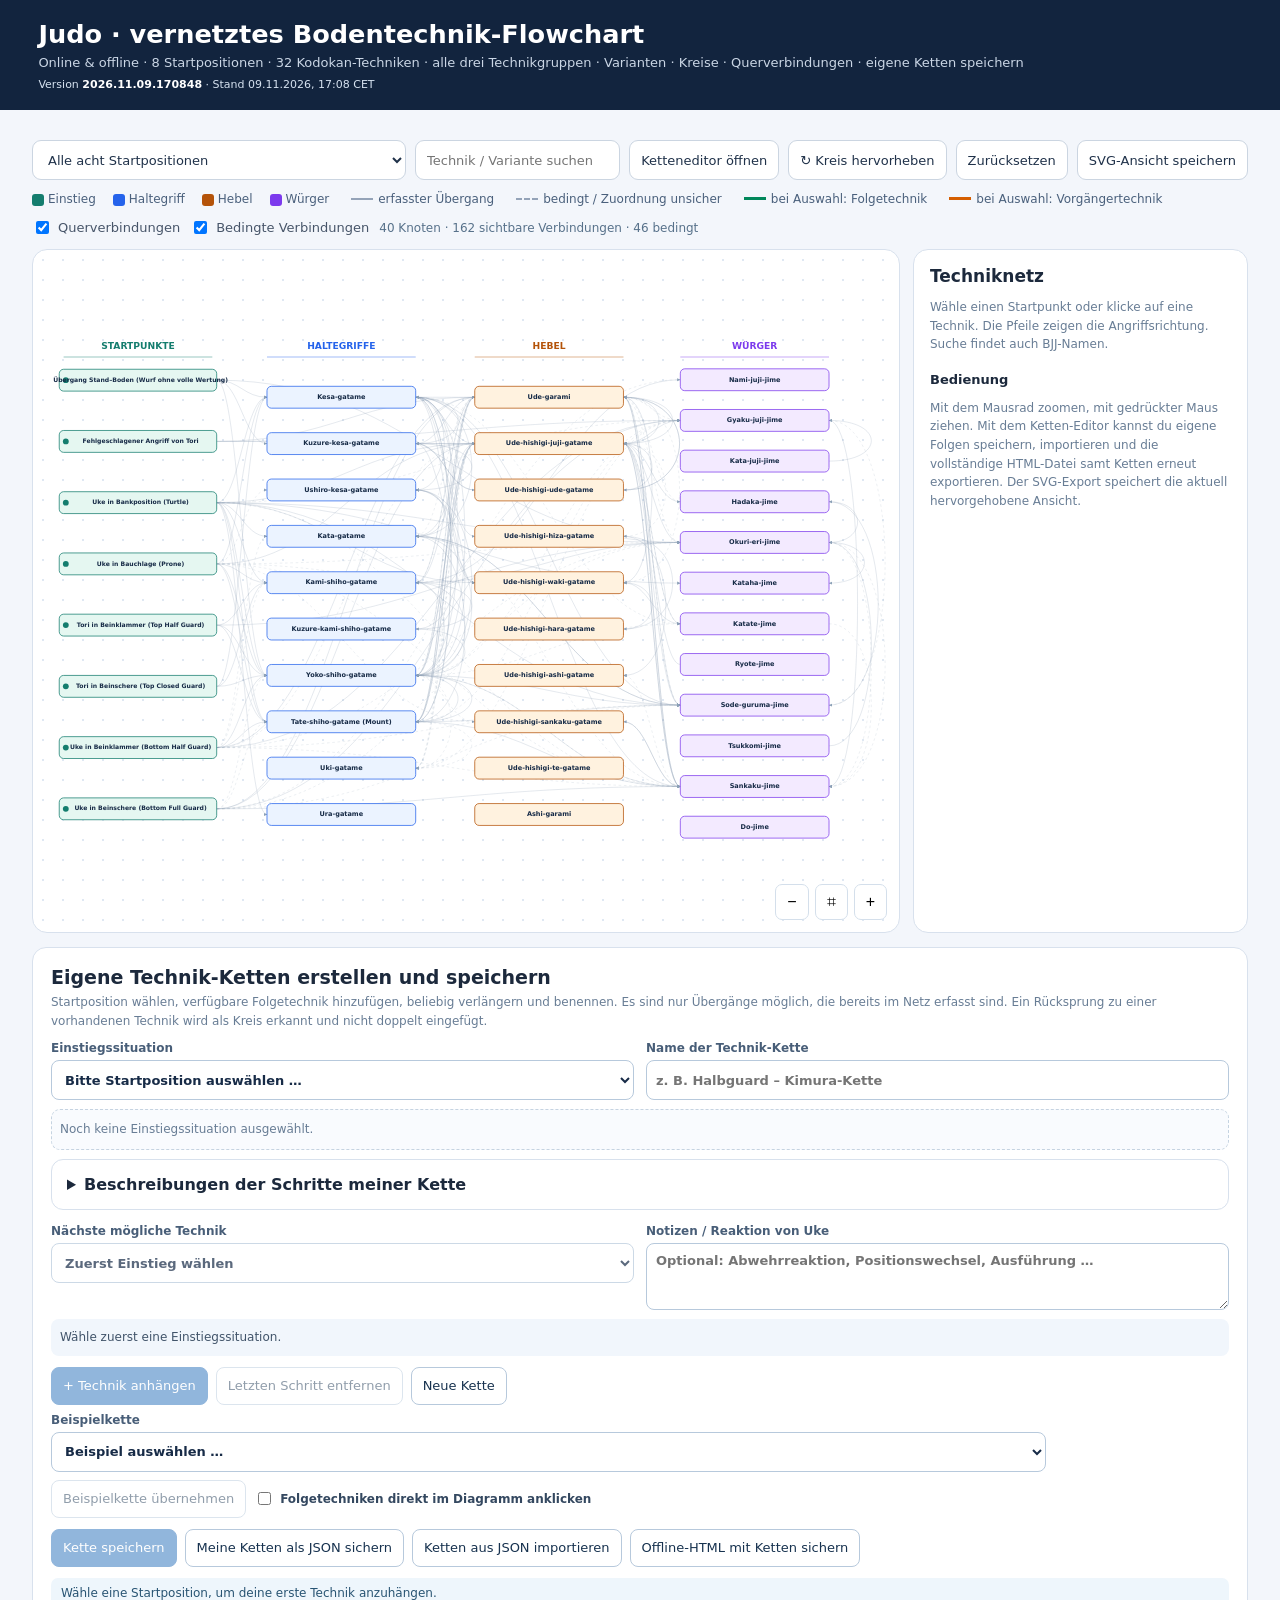
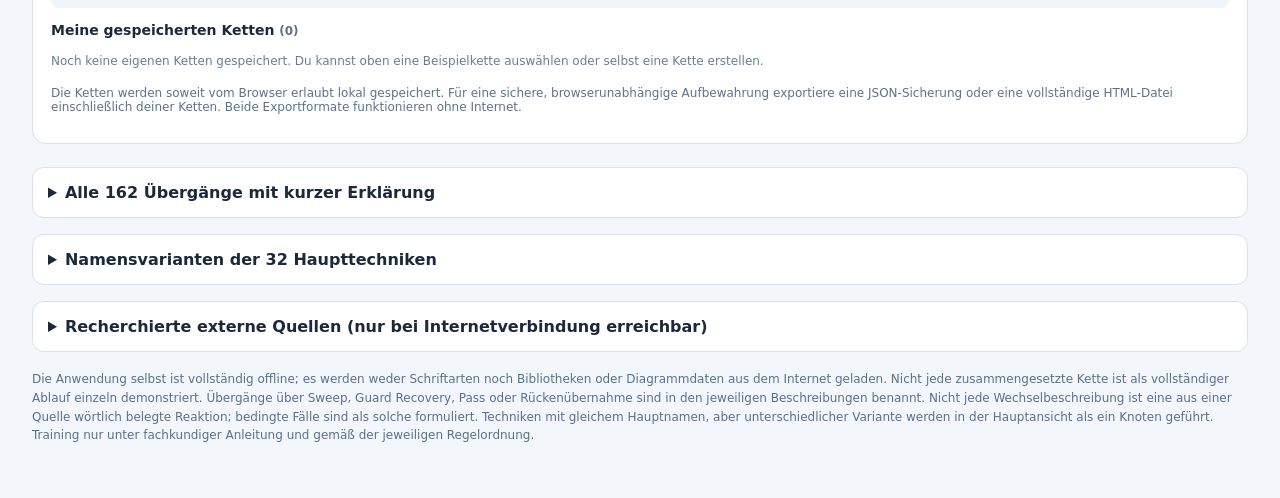
==== commit f2f0e146: "cache control update" ====
--- a/index.html
+++ b/index.html
@@ -1,5 +1,5 @@
 <!doctype html>
-<html lang="de"><head><meta charset="utf-8"><meta name="viewport" content="width=device-width,initial-scale=1"><meta name="color-scheme" content="light"><title>Judo-Bodentechniknetz – interaktives Flowchart</title><meta name="description" content="Interaktives Judo-Bodentechniknetz mit 32 Kodokan-Techniken, acht Einstiegssituationen, Übergangsbeschreibungen und eigenem Ketteneditor.">
+<html lang="de"><head><meta charset="utf-8"><meta name="viewport" content="width=device-width,initial-scale=1"><meta name="color-scheme" content="light"><meta http-equiv="Cache-Control" content="no-cache, no-store, must-revalidate, max-age=0"><meta http-equiv="Pragma" content="no-cache"><meta http-equiv="Expires" content="0"><meta name="build-version" content="2026.11.09.170848"><meta name="build-date" content="09.11.2026, 17:08 CET"><title>Judo-Bodentechniknetz – interaktives Flowchart</title><meta name="description" content="Interaktives Judo-Bodentechniknetz mit 32 Kodokan-Techniken, acht Einstiegssituationen, Übergangsbeschreibungen und eigenem Ketteneditor.">
 <style>
 :root{font-family:system-ui,-apple-system,Segoe UI,Arial,sans-serif;color:#1c293c;background:#f3f6fb;font-synthesis:none}*{box-sizing:border-box}body{margin:0}header{background:#12243e;color:white;padding:19px clamp(16px,3vw,40px)}h1{margin:0;font-size:clamp(19px,2vw,28px)}header p{color:#cad6e5;margin:6px 0 0;font-size:13px}main{max-width:1800px;margin:auto;padding:18px clamp(12px,2.5vw,35px)}.bar{display:flex;flex-wrap:wrap;gap:9px;align-items:center;margin:12px 0}.bar select,.bar input,.bar button{border:1px solid #cbd5e1;padding:9px 11px;border-radius:9px;font:inherit;font-size:13px;background:white;color:#20324a;min-height:40px}.bar button{cursor:pointer}.bar button:hover{background:#eef3f9}.bar select{max-width:380px}.bar input[type=search]{min-width:170px;flex:1}.leg{display:flex;flex-wrap:wrap;align-items:center;gap:17px;font-size:12px;color:#4a607c;margin:10px 0}.lgbox{display:inline-block;width:12px;height:12px;border-radius:3px;margin-right:4px;vertical-align:middle}.s{background:#147d6e}.h{background:#2563eb}.k{background:#b45309}.w{background:#7c3aed}.chips{display:flex;flex-wrap:wrap;gap:10px;align-items:center;font-size:13px;color:#475569;margin:12px 0}.chips label{display:inline-flex;align-items:center;gap:6px;cursor:pointer}.layout{display:grid;grid-template-columns:minmax(0,1fr) minmax(255px,335px);gap:13px}.board{height:min(76vh,770px);min-height:510px;border-radius:15px;background:#fff;border:1px solid #d8e1ed;position:relative;overflow:hidden}.board svg{width:100%;height:100%;display:block;touch-action:none;cursor:grab;background:radial-gradient(#dfe8f3 .9px,transparent .9px) 0 0/20px 20px}.board svg:active{cursor:grabbing}.zoom{position:absolute;right:12px;bottom:12px;display:flex;gap:6px}.zoom button{border:1px solid #d4dfeb;background:white;padding:8px 11px;border-radius:7px;font-size:16px;cursor:pointer}.detail{background:white;border:1px solid #d8e1ed;border-radius:15px;padding:16px;overflow:auto;max-height:min(76vh,770px)}.detail h2{font-size:17px;margin:0 0 8px}.detail h3{font-size:13px;margin:18px 0 7px}.muted{color:#687d95;font-size:12px;line-height:1.55}.detail button{width:100%;text-align:left;background:#f7f9fc;border:1px solid #dee6f0;border-radius:7px;margin:3px 0;padding:8px;font-size:12px;cursor:pointer;color:#183147}.detail button:hover{background:#e8f3ff}.note{font-size:12px;line-height:1.55;color:#41546a;background:#f1f6fc;padding:9px;border-radius:8px;margin:8px 0}.cards{display:grid;grid-template-columns:repeat(auto-fit,minmax(300px,1fr));gap:10px}.chain{background:white;border:1px solid #d8e1ed;border-radius:11px;padding:14px;cursor:pointer;text-align:left;color:inherit;line-height:1.65}.chain:hover,.chain.sel{border-color:#3182ce;box-shadow:0 0 0 1px #3182ce}.chain small{color:#64748b}.chain .steps{font-size:13px;font-weight:600}.label{font-size:11px;font-weight:700;color:#087c6c;letter-spacing:.05em}.sect{display:flex;flex-wrap:wrap;justify-content:space-between;align-items:end;gap:8px;margin:22px 0 11px}.sect h2{margin:0;font-size:19px}.sect .muted{font-size:12px}.resources{margin:16px 0;background:white;border:1px solid #d8e1ed;border-radius:12px;padding:15px}.resources summary{font-weight:650;cursor:pointer}.resources a{color:#1259b4;overflow-wrap:anywhere}.resources ul{columns:2;line-height:1.9;font-size:12px}.downloadNote{font-size:12px;color:#526984;line-height:1.5}.foot{font-size:12px;color:#58718d;margin:18px 0 35px;line-height:1.55}.pill{display:inline-block;background:#e9f1ff;border-radius:100px;padding:2px 9px;color:#185c9f;font-size:11px;margin:2px}.linkdashed{border-bottom:2px dashed #94a3b8;display:inline-block;width:22px;margin:0 5px 3px}.linksolid{border-bottom:2px solid #94a3b8;display:inline-block;width:22px;margin:0 5px 3px}.stats{font-size:12px;color:#57718a}.empty{color:#7a8797;font-size:12px;padding:9px 0}button:focus-visible,input:focus-visible,select:focus-visible,summary:focus-visible{outline:3px solid #77b4ec;outline-offset:2px}@media(max-width:850px){.layout{grid-template-columns:1fr}.detail{max-height:320px}.board{min-height:470px;height:60vh}.resources ul{columns:1}}
 
@@ -46,8 +46,9 @@
 .linknext{border-color:#00875a}.linkprevious{border-color:#d55e00}
 .detail .direction-heading{display:flex;align-items:center;gap:7px}.detail .direction-heading::before{content:'';width:11px;height:11px;border-radius:50%;flex:none}.detail .direction-heading.direction-next{color:#006b47}.detail .direction-heading.direction-next::before{background:#00875a}.detail .direction-heading.direction-previous{color:#9f4500}.detail .direction-heading.direction-previous::before{background:#d55e00}
 .detail button.direction-next{border-left:4px solid #00875a;background:#e8f6ef}.detail button.direction-next:hover{background:#d6efdf}.detail button.direction-previous{border-left:4px solid #d55e00;background:#fdf0e7}.detail button.direction-previous:hover{background:#f9e3d3}
+.buildinfo{font-size:11px;color:#d7e3f1;margin:8px 0 0}.buildinfo strong{color:#fff}
 </style></head>
-<body><header><h1>Judo · vernetztes Bodentechnik-Flowchart</h1><p>Online & offline · 8 Startpositionen · 32 Kodokan-Techniken · alle drei Technikgruppen · Varianten · Kreise · Querverbindungen · eigene Ketten speichern</p></header>
+<body><header><h1>Judo · vernetztes Bodentechnik-Flowchart</h1><p>Online & offline · 8 Startpositionen · 32 Kodokan-Techniken · alle drei Technikgruppen · Varianten · Kreise · Querverbindungen · eigene Ketten speichern</p><p class="buildinfo">Version <strong>2026.11.09.170848</strong> · Stand 09.11.2026, 17:08 CET</p></header>
 <main>
 <div class="bar"><select id="start" aria-label="Startposition auswählen"><option value="">Alle acht Startpositionen</option></select><input id="search" type="search" placeholder="Technik / Variante suchen …" aria-label="Technik suchen"><button id="openBuilder" type="button">Ketteneditor öffnen</button><button id="circles" type="button">↻ Kreis hervorheben</button><button id="reset" type="button">Zurücksetzen</button><button id="svgSave" type="button">SVG-Ansicht speichern</button></div>
 <div class="leg"><span><i class="lgbox s"></i>Einstieg</span><span><i class="lgbox h"></i>Haltegriff</span><span><i class="lgbox k"></i>Hebel</span><span><i class="lgbox w"></i>Würger</span><span><i class="linksolid"></i>erfasster Übergang</span><span><i class="linkdashed"></i>bedingt / Zuordnung unsicher</span><span><i class="linknext"></i>bei Auswahl: Folgetechnik</span><span><i class="linkprevious"></i>bei Auswahl: Vorgängertechnik</span></div>
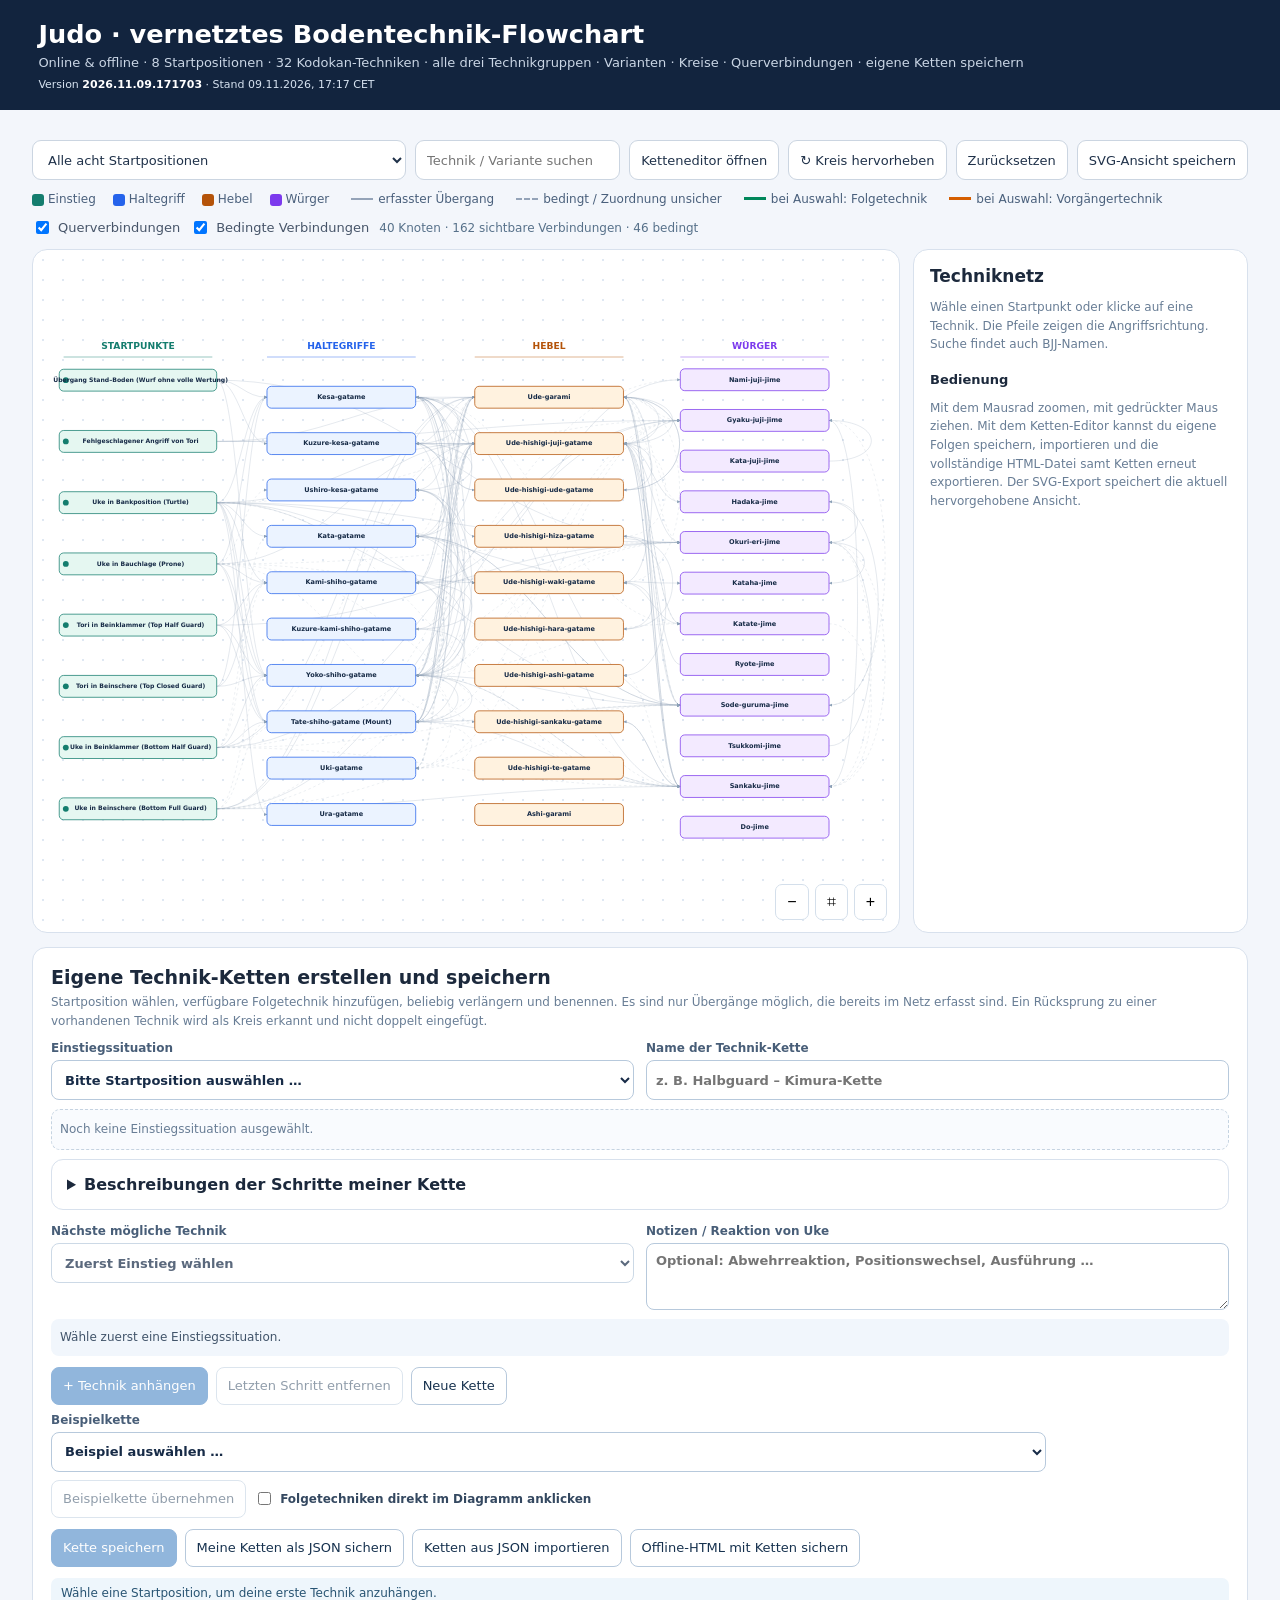
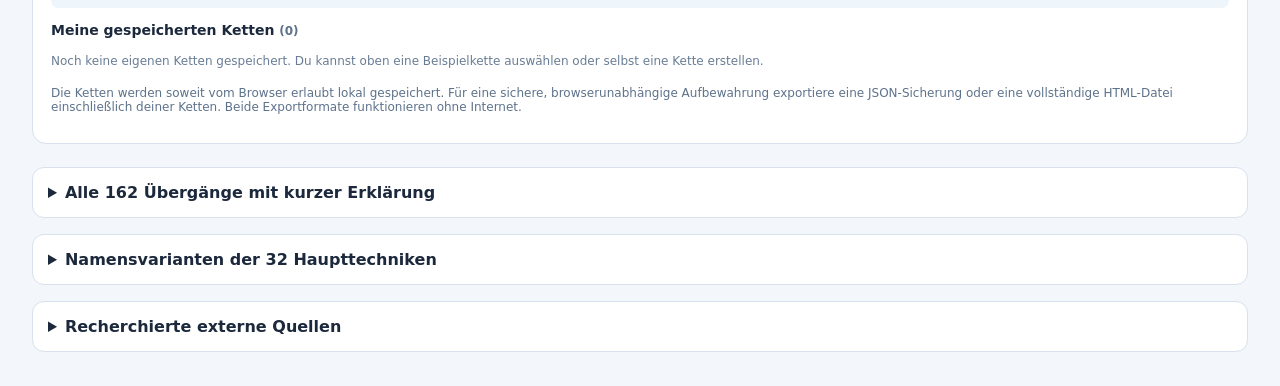
==== commit 0d9f9535: "fixes" ====
--- a/index.html
+++ b/index.html
@@ -1,5 +1,5 @@
 <!doctype html>
-<html lang="de"><head><meta charset="utf-8"><meta name="viewport" content="width=device-width,initial-scale=1"><meta name="color-scheme" content="light"><meta http-equiv="Cache-Control" content="no-cache, no-store, must-revalidate, max-age=0"><meta http-equiv="Pragma" content="no-cache"><meta http-equiv="Expires" content="0"><meta name="build-version" content="2026.11.09.170848"><meta name="build-date" content="09.11.2026, 17:08 CET"><title>Judo-Bodentechniknetz – interaktives Flowchart</title><meta name="description" content="Interaktives Judo-Bodentechniknetz mit 32 Kodokan-Techniken, acht Einstiegssituationen, Übergangsbeschreibungen und eigenem Ketteneditor.">
+<html lang="de"><head><meta charset="utf-8"><meta name="viewport" content="width=device-width,initial-scale=1"><meta name="color-scheme" content="light"><meta http-equiv="Cache-Control" content="no-cache, no-store, must-revalidate, max-age=0"><meta http-equiv="Pragma" content="no-cache"><meta http-equiv="Expires" content="0"><meta name="build-version" content="2026.11.09.171703"><meta name="build-date" content="09.11.2026, 17:17 CET"><title>Judo-Bodentechniknetz – interaktives Flowchart</title><meta name="description" content="Interaktives Judo-Bodentechniknetz mit 32 Kodokan-Techniken, acht Einstiegssituationen, Übergangsbeschreibungen und eigenem Ketteneditor.">
 <style>
 :root{font-family:system-ui,-apple-system,Segoe UI,Arial,sans-serif;color:#1c293c;background:#f3f6fb;font-synthesis:none}*{box-sizing:border-box}body{margin:0}header{background:#12243e;color:white;padding:19px clamp(16px,3vw,40px)}h1{margin:0;font-size:clamp(19px,2vw,28px)}header p{color:#cad6e5;margin:6px 0 0;font-size:13px}main{max-width:1800px;margin:auto;padding:18px clamp(12px,2.5vw,35px)}.bar{display:flex;flex-wrap:wrap;gap:9px;align-items:center;margin:12px 0}.bar select,.bar input,.bar button{border:1px solid #cbd5e1;padding:9px 11px;border-radius:9px;font:inherit;font-size:13px;background:white;color:#20324a;min-height:40px}.bar button{cursor:pointer}.bar button:hover{background:#eef3f9}.bar select{max-width:380px}.bar input[type=search]{min-width:170px;flex:1}.leg{display:flex;flex-wrap:wrap;align-items:center;gap:17px;font-size:12px;color:#4a607c;margin:10px 0}.lgbox{display:inline-block;width:12px;height:12px;border-radius:3px;margin-right:4px;vertical-align:middle}.s{background:#147d6e}.h{background:#2563eb}.k{background:#b45309}.w{background:#7c3aed}.chips{display:flex;flex-wrap:wrap;gap:10px;align-items:center;font-size:13px;color:#475569;margin:12px 0}.chips label{display:inline-flex;align-items:center;gap:6px;cursor:pointer}.layout{display:grid;grid-template-columns:minmax(0,1fr) minmax(255px,335px);gap:13px}.board{height:min(76vh,770px);min-height:510px;border-radius:15px;background:#fff;border:1px solid #d8e1ed;position:relative;overflow:hidden}.board svg{width:100%;height:100%;display:block;touch-action:none;cursor:grab;background:radial-gradient(#dfe8f3 .9px,transparent .9px) 0 0/20px 20px}.board svg:active{cursor:grabbing}.zoom{position:absolute;right:12px;bottom:12px;display:flex;gap:6px}.zoom button{border:1px solid #d4dfeb;background:white;padding:8px 11px;border-radius:7px;font-size:16px;cursor:pointer}.detail{background:white;border:1px solid #d8e1ed;border-radius:15px;padding:16px;overflow:auto;max-height:min(76vh,770px)}.detail h2{font-size:17px;margin:0 0 8px}.detail h3{font-size:13px;margin:18px 0 7px}.muted{color:#687d95;font-size:12px;line-height:1.55}.detail button{width:100%;text-align:left;background:#f7f9fc;border:1px solid #dee6f0;border-radius:7px;margin:3px 0;padding:8px;font-size:12px;cursor:pointer;color:#183147}.detail button:hover{background:#e8f3ff}.note{font-size:12px;line-height:1.55;color:#41546a;background:#f1f6fc;padding:9px;border-radius:8px;margin:8px 0}.cards{display:grid;grid-template-columns:repeat(auto-fit,minmax(300px,1fr));gap:10px}.chain{background:white;border:1px solid #d8e1ed;border-radius:11px;padding:14px;cursor:pointer;text-align:left;color:inherit;line-height:1.65}.chain:hover,.chain.sel{border-color:#3182ce;box-shadow:0 0 0 1px #3182ce}.chain small{color:#64748b}.chain .steps{font-size:13px;font-weight:600}.label{font-size:11px;font-weight:700;color:#087c6c;letter-spacing:.05em}.sect{display:flex;flex-wrap:wrap;justify-content:space-between;align-items:end;gap:8px;margin:22px 0 11px}.sect h2{margin:0;font-size:19px}.sect .muted{font-size:12px}.resources{margin:16px 0;background:white;border:1px solid #d8e1ed;border-radius:12px;padding:15px}.resources summary{font-weight:650;cursor:pointer}.resources a{color:#1259b4;overflow-wrap:anywhere}.resources ul{columns:2;line-height:1.9;font-size:12px}.downloadNote{font-size:12px;color:#526984;line-height:1.5}.foot{font-size:12px;color:#58718d;margin:18px 0 35px;line-height:1.55}.pill{display:inline-block;background:#e9f1ff;border-radius:100px;padding:2px 9px;color:#185c9f;font-size:11px;margin:2px}.linkdashed{border-bottom:2px dashed #94a3b8;display:inline-block;width:22px;margin:0 5px 3px}.linksolid{border-bottom:2px solid #94a3b8;display:inline-block;width:22px;margin:0 5px 3px}.stats{font-size:12px;color:#57718a}.empty{color:#7a8797;font-size:12px;padding:9px 0}button:focus-visible,input:focus-visible,select:focus-visible,summary:focus-visible{outline:3px solid #77b4ec;outline-offset:2px}@media(max-width:850px){.layout{grid-template-columns:1fr}.detail{max-height:320px}.board{min-height:470px;height:60vh}.resources ul{columns:1}}
 
@@ -48,7 +48,7 @@
 .detail button.direction-next{border-left:4px solid #00875a;background:#e8f6ef}.detail button.direction-next:hover{background:#d6efdf}.detail button.direction-previous{border-left:4px solid #d55e00;background:#fdf0e7}.detail button.direction-previous:hover{background:#f9e3d3}
 .buildinfo{font-size:11px;color:#d7e3f1;margin:8px 0 0}.buildinfo strong{color:#fff}
 </style></head>
-<body><header><h1>Judo · vernetztes Bodentechnik-Flowchart</h1><p>Online & offline · 8 Startpositionen · 32 Kodokan-Techniken · alle drei Technikgruppen · Varianten · Kreise · Querverbindungen · eigene Ketten speichern</p><p class="buildinfo">Version <strong>2026.11.09.170848</strong> · Stand 09.11.2026, 17:08 CET</p></header>
+<body><header><h1>Judo · vernetztes Bodentechnik-Flowchart</h1><p>Online & offline · 8 Startpositionen · 32 Kodokan-Techniken · alle drei Technikgruppen · Varianten · Kreise · Querverbindungen · eigene Ketten speichern</p><p class="buildinfo">Version <strong>2026.11.09.171703</strong> · Stand 09.11.2026, 17:17 CET</p></header>
 <main>
 <div class="bar"><select id="start" aria-label="Startposition auswählen"><option value="">Alle acht Startpositionen</option></select><input id="search" type="search" placeholder="Technik / Variante suchen …" aria-label="Technik suchen"><button id="openBuilder" type="button">Ketteneditor öffnen</button><button id="circles" type="button">↻ Kreis hervorheben</button><button id="reset" type="button">Zurücksetzen</button><button id="svgSave" type="button">SVG-Ansicht speichern</button></div>
 <div class="leg"><span><i class="lgbox s"></i>Einstieg</span><span><i class="lgbox h"></i>Haltegriff</span><span><i class="lgbox k"></i>Hebel</span><span><i class="lgbox w"></i>Würger</span><span><i class="linksolid"></i>erfasster Übergang</span><span><i class="linkdashed"></i>bedingt / Zuordnung unsicher</span><span><i class="linknext"></i>bei Auswahl: Folgetechnik</span><span><i class="linkprevious"></i>bei Auswahl: Vorgängertechnik</span></div>
@@ -82,8 +82,7 @@
 <div class="transition-scroll"><table class="transition-table"><thead><tr><th>Ausgang</th><th>Folgetechnik</th><th>Wie erfolgt der Übergang?</th></tr></thead><tbody id="transitionRows"></tbody></table></div>
 </details>
 <details class="resources"><summary>Namensvarianten der 32 Haupttechniken</summary><div id="aliasList" class="cards" style="margin-top:13px"></div></details>
-<details class="resources"><summary>Recherchierte externe Quellen (nur bei Internetverbindung erreichbar)</summary><ul id="sources"></ul></details>
-<p class="foot">Die Anwendung selbst ist vollständig offline; es werden weder Schriftarten noch Bibliotheken oder Diagrammdaten aus dem Internet geladen. Nicht jede zusammengesetzte Kette ist als vollständiger Ablauf einzeln demonstriert. Übergänge über Sweep, Guard Recovery, Pass oder Rückenübernahme sind in den jeweiligen Beschreibungen benannt. Nicht jede Wechselbeschreibung ist eine aus einer Quelle wörtlich belegte Reaktion; bedingte Fälle sind als solche formuliert. Techniken mit gleichem Hauptnamen, aber unterschiedlicher Variante werden in der Hauptansicht als ein Knoten geführt. Training nur unter fachkundiger Anleitung und gemäß der jeweiligen Regelordnung.</p>
+<details class="resources"><summary>Recherchierte externe Quellen</summary><ul id="sources"></ul></details>
 </main>
 <script type="application/json" id="embeddedCustomData">[]</script>
 <script>const DATA={"nodes":[{"id":"s0","name":"Übergang Stand–Boden (Wurf ohne volle Wertung)","group":"start","aliases":[]},{"id":"s1","name":"Fehlgeschlagener Angriff von Tori","group":"start","aliases":[]},{"id":"s7","name":"Uke in Bankposition (Turtle)","group":"start","aliases":["Turtle","Banklage","Bankposition"]},{"id":"s8","name":"Uke in Bauchlage (Prone)","group":"start","aliases":["Prone","Bauchlage","flach auf dem Bauch"]},{"id":"s3","name":"Tori in Beinklammer (Top Half Guard)","group":"start","aliases":[]},{"id":"s4","name":"Tori in Beinschere (Top Closed Guard)","group":"start","aliases":[]},{"id":"s5","name":"Uke in Beinklammer (Bottom Half Guard)","group":"start","aliases":[]},{"id":"s6","name":"Uke in Beinschere (Bottom Full Guard)","group":"start","aliases":[]},{"id":"h0","name":"Kesa-gatame","group":"hold","aliases":["Hon-kesa-gatame"]},{"id":"h1","name":"Kuzure-kesa-gatame","group":"hold","aliases":["Makura-kesa-gatame","Kashira-gatame","Kashira-kesa-gatame (?)"]},{"id":"h2","name":"Ushiro-kesa-gatame","group":"hold","aliases":["Gyaku-kesa-gatame","Ura-kesa-gatame (?)","Reverse scarf hold"]},{"id":"h3","name":"Kata-gatame","group":"hold","aliases":["Kuzure-kata-gatame","Gyaku-kata-gatame","Arm Triangle (BJJ, Würgeausführung)"]},{"id":"h4","name":"Kami-shiho-gatame","group":"hold","aliases":["Ura-shiho-gatame","Hon-kami-shiho-gatame","Kami-sankaku-gatame (?)"]},{"id":"h5","name":"Kuzure-kami-shiho-gatame","group":"hold","aliases":["Kami-sankaku-gatame (?)","Sankaku-osaekomi (?)","Gyaku-sankaku-osaekomi (?)"]},{"id":"h6","name":"Yoko-shiho-gatame","group":"hold","aliases":["Kuzure-yoko-shiho-gatame","Mune-gatame","Kata-osae-gatame","Gyaku-yoko-shiho-gatame (?)"]},{"id":"h7","name":"Tate-shiho-gatame","group":"hold","aliases":["Kuzure-tate-shiho-gatame","Tate-sankaku-gatame (?)","Mount (BJJ)","Full Mount","Montada","High Mount (Variante)","Low Mount (Variante)"]},{"id":"h8","name":"Uki-gatame","group":"hold","aliases":["Knieseitvierer (?)","Knee-on-belly (?)"]},{"id":"h9","name":"Ura-gatame","group":"hold","aliases":["Gyaku-yoko-shiho-gatame (historisch, ?)"]},{"id":"k0","name":"Ude-garami","group":"lever","aliases":["Nami-ude-garami","Gyaku-ude-garami","Americana","Kimura","Kannuki-gatame (teilweise)","Mune-garami"]},{"id":"k1","name":"Ude-hishigi-juji-gatame","group":"lever","aliases":["Juji-gatame","Nami-juji-gatame","Kami-juji-gatame","Gyaku-juji-gatame","Yoko-juji-gatame","Rolling armbar","Spinning armbar"]},{"id":"k2","name":"Ude-hishigi-ude-gatame","group":"lever","aliases":["Ude-gatame","Nami-ude-gatame","Gyaku-ude-gatame","Mune-ude-gatame","Hizi-makikomi"]},{"id":"k3","name":"Ude-hishigi-hiza-gatame","group":"lever","aliases":["Hiza-gatame","Kami-hiza-gatame","Yoko-hiza-gatame","Ryo-hiza-gatame"]},{"id":"k4","name":"Ude-hishigi-waki-gatame","group":"lever","aliases":["Waki-gatame","Gyaku-waki-gatame","Waki-garami (?)"]},{"id":"k5","name":"Ude-hishigi-hara-gatame","group":"lever","aliases":["Hara-gatame","Gyaku-hara-gatame","Kuzure-hara-gatame","Kesa-hara-gatame (?)"]},{"id":"k6","name":"Ude-hishigi-ashi-gatame","group":"lever","aliases":["Ashi-gatame","Kesa-ashi-gatame","Kesa-garami (?)"]},{"id":"k7","name":"Ude-hishigi-sankaku-gatame","group":"lever","aliases":["Sankaku-gatame","Omote-sankaku-gatame (?)","Ura-sankaku-gatame (?)"]},{"id":"k8","name":"Ude-hishigi-te-gatame","group":"lever","aliases":["Te-gatame","Yoko-ude-hishigi (?)","Gyaku-tebuki (?)"]},{"id":"k9","name":"Ashi-garami","group":"lever","aliases":["Beinhebel (Kodokan)","historischer deutscher Namenskonflikt mit Armhebeln"]},{"id":"w0","name":"Nami-juji-jime","group":"choke","aliases":["Narubi-juji-jime","Narabi-juji-jime (?)"]},{"id":"w1","name":"Gyaku-juji-jime","group":"choke","aliases":["Yoko-juji-jime","Cross-collar choke (griffabhängig)","Marhenke-Würger (?)"]},{"id":"w2","name":"Kata-juji-jime","group":"choke","aliases":["Tomoe-jime","Ebi-jime (?)","Ura-juji-jime (?)"]},{"id":"w3","name":"Hadaka-jime","group":"choke","aliases":["Ushiro-jime","Rear naked choke","Ebi-garami (?)"]},{"id":"w4","name":"Okuri-eri-jime","group":"choke","aliases":["Gyaku-okuri-eri-jime","Koshi-jime","Jigoku-jime","Ohten-jime","Bow-and-arrow choke","Clock choke","Sliding collar choke"]},{"id":"w5","name":"Kataha-jime","group":"choke","aliases":["Kaeshi-jime","Gyaku-kaeshi-jime","Gyaku-kataha-jime (?)"]},{"id":"w6","name":"Katate-jime","group":"choke","aliases":["Ebi-jime (?)","Kami-shiho-jime (?)","Paper-cutter choke (?)"]},{"id":"w7","name":"Ryote-jime","group":"choke","aliases":["Morote-jime","Maki-komi-jime","Kensui-jime (?)"]},{"id":"w8","name":"Sode-guruma-jime","group":"choke","aliases":["Ezekiel choke","Ärmelradwürgen","No-gi Ezekiel (Ausführungsvariante)"]},{"id":"w9","name":"Tsukkomi-jime","group":"choke","aliases":["Tsuki-komi-jime","Eri-tsukkomi-jime (?)"]},{"id":"w10","name":"Sankaku-jime","group":"choke","aliases":["Mae-sankaku-jime","Yoko-sankaku-jime","Ushiro-sankaku-jime","Omote-sankaku-jime","Ura-sankaku-jime","Triangle choke","Reverse triangle"]},{"id":"w11","name":"Do-jime","group":"choke","aliases":["Körperpresswürgen","verbotene historische Technik"]}],"edges":[{"a":"s0","b":"h1","uncertain":false,"note":"Nach einem unvollständig bewerteten Wurf seitlich am Oberkörper bleiben und Kopf sowie nahen Arm in Kuzure-kesa-gatame sichern; etwa nach O-goshi.","added":false},{"a":"s0","b":"h0","uncertain":false,"note":"Nach einer seitlichen Landung unmittelbar Hüfte neben Uke absetzen und Kopf sowie Arm für Kesa-gatame kontrollieren.","added":false},{"a":"s0","b":"h6","uncertain":false,"note":"Nach dem Wurf seitlich über Ukes Oberkörper bleiben und die Brust-Schulter-Kontrolle zu Yoko-shiho-gatame ausbauen.","added":false},{"a":"s0","b":"w4","uncertain":false,"note":"Dreht Uke nach dem Wurf in Bauch-/Banklage, den Kragen sichern und erst aus passender seitlicher beziehungsweise rückwärtiger Position Okuri-eri-jime ansetzen.","added":false},{"a":"s1","b":"w1","uncertain":false,"note":"Scheitert ein Opferwurf und Tori landet unten, Uke zwischen die Beine nehmen und bei vorhandenen Kragengriffen zur Kreuzwürge ansetzen; Griffstellung prüfen.","added":false},{"a":"s1","b":"k0","uncertain":false,"note":"Nach einem misslungenen Opferwurf die untere Guard/Beinklammer herstellen, Ukes Arm isolieren und einen Kimura-/Ude-garami-Ansatz beginnen.","added":false},{"a":"s1","b":"k1","uncertain":false,"note":"Nach einem misslungenen Angriff die Armkontrolle halten, einen Winkel zum Oberkörper schaffen und Juji-gatame aus Guard oder Übergang ansetzen.","added":false},{"a":"s3","b":"h6","uncertain":false,"note":"Zuerst das eingeklemmte Bein aus Ukes Half Guard lösen; anschließend seitlich passieren und Yoko-shiho-gatame sichern.","added":false},{"a":"s3","b":"h7","uncertain":false,"note":"Beinklammer lösen, Ukes Hüfte kontrollieren und in die Reitposition (Mount) zu Tate-shiho-gatame aufsteigen.","added":false},{"a":"s3","b":"h4","uncertain":false,"note":"Das geklammerte Bein befreien und um Ukes Kopfseite zur Nord-Süd-Kontrolle in Kami-shiho-gatame passieren.","added":false},{"a":"s3","b":"w4","uncertain":false,"note":"Dreht Uke sich aus der Half Guard in Banklage oder gibt den Rücken frei, den Kragen von hinten übernehmen und Okuri-eri-jime ansetzen.","added":false},{"a":"s4","b":"h6","uncertain":false,"note":"Ukes geschlossene Guard zuerst öffnen; dann seitlich passieren und den Oberkörper mit Yoko-shiho-gatame kontrollieren.","added":false},{"a":"s4","b":"h4","uncertain":false,"note":"Die Guard öffnen, an Ukes Beinen vorbei zur Kopfseite passieren und Kami-shiho-gatame festigen.","added":false},{"a":"s4","b":"h0","uncertain":false,"note":"Nach dem Öffnen und Passieren von Ukes Guard in die seitliche Kopf-Arm-Kontrolle für Kesa-gatame wechseln.","added":false},{"a":"s5","b":"k0","uncertain":false,"note":"Direkter Kimura-/Ude-garami-Ansatz aus der unteren Half Guard.","added":false},{"a":"s5","b":"h7","uncertain":false,"note":"Sweep, danach Reitposition; nicht unmittelbar aus der unteren Half Guard.","added":true},{"a":"s5","b":"h6","uncertain":false,"note":"Sweep, danach seitliche Oberlage; nicht unmittelbar aus der unteren Half Guard.","added":false},{"a":"s5","b":"w1","uncertain":false,"note":"Zunächst Rückgewinnung der vollständigen Guard; anschließend Kragenwürge (Griffvariante prüfen).","added":false},{"a":"s6","b":"w1","uncertain":false,"note":"Kreuzkragenwürger; genaue Nami-/Gyaku-/Kata-Ausführung griffabhängig.","added":false},{"a":"s6","b":"k0","uncertain":false,"note":"Kimura aus der unteren geschlossenen Guard.","added":false},{"a":"s6","b":"k1","uncertain":false,"note":"Juji-gatame aus geschlossener Guard.","added":false},{"a":"s6","b":"w10","uncertain":false,"note":"Sankaku-jime aus geschlossener Guard.","added":false},{"a":"h0","b":"h1","uncertain":false,"note":"Tori löst beziehungsweise verändert den Kopf-/Armgriff, hält den Oberkörper aber seitlich fest und übernimmt eine Kuzure-kesa-Variante.","added":false},{"a":"h0","b":"h6","uncertain":false,"note":"Uke dreht oder drückt gegen die Schärpenhalte; Tori richtet sich zur Brustkontrolle aus und sichert Yoko-shiho-gatame.","added":false},{"a":"h0","b":"h3","uncertain":false,"note":"Aus der Kopf-Arm-Kontrolle wird Ukes Arm eng an den Hals geführt; Tori stellt seine Schulterkontrolle auf Kata-gatame um.","added":false},{"a":"h0","b":"h2","uncertain":false,"note":"Tori dreht die Hüfte zur Gegenseite und wechselt bei erhaltener Oberkörperkontrolle in Ushiro-kesa-gatame.","added":false},{"a":"h0","b":"h7","uncertain":false,"note":"Uke drückt sich seitlich aus Kesa heraus; Tori folgt über die Hüfte und übernimmt nach einem Lagewechsel die Reitposition.","added":false},{"a":"h0","b":"k3","uncertain":false,"note":"Uke stemmt einen Arm gegen Toris Brust; Tori isoliert den gestreckten Arm und nutzt das Knie als Hebelstütze.","added":false},{"a":"h0","b":"k4","uncertain":false,"note":"Uke schiebt mit dem Arm zwischen die Körper; Tori behält die Armkontrolle und verlagert die Hebelwirkung in die Achsel.","added":false},{"a":"h0","b":"k1","uncertain":false,"note":"Uke bietet bei der Befreiung einen gestreckten Arm an; Tori löst die Schärpenhalte kontrolliert und übernimmt Juji-gatame.","added":false},{"a":"h0","b":"k0","uncertain":false,"note":"Aus der seitlichen Halteposition wird ein gebeugter, von Uke zur Abwehr eingesetzter Arm isoliert und mit Ude-garami angegriffen.","added":false},{"a":"h0","b":"w10","uncertain":false,"note":"Tori muss die reine Schärpenhalte verlassen, Ukes Kopf und Arm isolieren und in eine für Sankaku geeignete Beinposition wechseln.","added":false},{"a":"h0","b":"w8","uncertain":false,"note":"Bei erhaltener seitlicher Kopf-Arm-Kontrolle den eigenen Ärmel für Sode-guruma-jime nutzen; die konkrete Position entscheidet über die Würgewirkung.","added":false},{"a":"h0","b":"w6","uncertain":true,"note":"Positionsabhängig: Kontrolle von Kopf und Kragen übernehmen und einen einhändigen Würgegriff ansetzen; die genaue Katate-jime-Ausführung ist zu prüfen.","added":false},{"a":"h1","b":"h2","uncertain":false,"note":"Uke dreht sich zur freien Seite; Tori lässt den seitlichen Oberkörperkontakt bestehen und kehrt die Hüftausrichtung zu Ushiro-kesa um.","added":false},{"a":"h1","b":"k0","uncertain":false,"note":"Uke drückt mit dem freien Arm gegen Toris Kopf oder Schulter; der abwehrende Arm wird für Ude-garami fixiert.","added":false},{"a":"h1","b":"k2","uncertain":false,"note":"Uke streckt einen Arm zur Befreiung; Tori kontrolliert die Schulter und setzt einen geraden Ude-gatame-Armhebel an.","added":false},{"a":"h1","b":"k4","uncertain":false,"note":"Uke schiebt den Arm gegen Tori; Tori behält ihn und verlagert den Angriff zum Achselstreckhebel Waki-gatame.","added":false},{"a":"h1","b":"k1","uncertain":false,"note":"Einen frei werdenden Arm isolieren, die Halteposition lösen und unter Beinkontrolle zum Kreuzarmhebel wechseln.","added":false},{"a":"h2","b":"h6","uncertain":false,"note":"Aus der rückwärtigen Schärpenhalte richtet Tori die Brust wieder über Uke und übernimmt seitliche Vierpunkte-Kontrolle.","added":false},{"a":"h2","b":"h3","uncertain":false,"note":"Tori hält Kopf und angehobenen Arm zusammen und ersetzt die rückwärtige Schärpenhalte durch Kata-gatame.","added":false},{"a":"h3","b":"h0","uncertain":false,"note":"Wenn Ukes Schulterarmkontrolle gelockert oder umgestellt wird, die Hüfte zur Schärpenhalte drehen und Kesa-gatame übernehmen.","added":false},{"a":"h3","b":"w8","uncertain":false,"note":"Aus Kopf-Arm-Kontrolle und geeigneter Ärmelposition den Sode-guruma-Würgeansatz herstellen; zuvor ggf. den Griff verändern.","added":true},{"a":"h3","b":"w10","uncertain":true,"note":"Erst Lage und Beinkontrolle ändern: den isolierten Arm in eine Dreiecksposition übernehmen und Sankaku-jime versuchen; kein direkter Wechsel ohne Positionsarbeit.","added":false},{"a":"h4","b":"h5","uncertain":false,"note":"Uke versucht, aus der oberen Vierpunktehalte herauszukommen; Tori verändert Hand-/Schultergriff und bleibt in Kuzure-kami-shiho-gatame.","added":false},{"a":"h4","b":"k0","uncertain":false,"note":"Aus der Nord-Süd-Kontrolle einen gebeugten Arm abtrennen und mit Kimura-/Ude-garami-Griff übernehmen.","added":false},{"a":"h4","b":"k1","uncertain":false,"note":"Ukes Arm aus der Nord-Süd-Halte isolieren; Tori dreht seitlich um den Kopf und führt das Bein zum Kreuzarmhebel.","added":false},{"a":"h5","b":"h2","uncertain":false,"note":"Uke brückt oder dreht auf die Seite; Tori folgt mit der Hüfte und übernimmt Ushiro-kesa-gatame.","added":false},{"a":"h5","b":"h6","uncertain":false,"note":"Aus Kuzure-kami-shiho um Ukes Schulter zur Seite wandern und die Brust-Schulter-Kontrolle für Yoko-shiho-gatame sichern.","added":false},{"a":"h6","b":"h7","uncertain":false,"note":"Bei kontrolliertem Oberkörper über Ukes Hüfte steigen und aus Side Control die Reitposition (Mount) herstellen.","added":false},{"a":"h6","b":"h4","uncertain":false,"note":"Tori dreht aus der Seitenkontrolle um Ukes Kopf zur Nord-Süd-Position und übernimmt Kami-shiho-gatame.","added":true},{"a":"h6","b":"h8","uncertain":true,"note":"Uke zieht sich seitlich zusammen; Tori setzt Knie-/Beinkontrolle ein und wechselt in eine Uki-gatame-Ausführung, sofern deren Kodokan-Kriterien erfüllt sind.","added":false},{"a":"h6","b":"h0","uncertain":false,"note":"Kopf und nahen Arm zusammenfassen, Hüfte zum Boden drehen und die seitliche Brustkontrolle in Kesa-gatame ändern.","added":false},{"a":"h6","b":"h2","uncertain":false,"note":"Tori dreht sich mit dem Rücken zu Ukes Kopf und übernimmt die rückwärtige Schärpenhalte, ohne die Schulterkontrolle aufzugeben.","added":false},{"a":"h6","b":"h3","uncertain":false,"note":"Uke stemmt mit einem Arm gegen Tori; Tori führt den Arm zur Kopfkontrolle und schließt Kata-gatame.","added":true},{"a":"h6","b":"k0","uncertain":false,"note":"Uke stützt beim Befreiungsversuch den Arm gegen Toris Körper; Tori isoliert den gebeugten Ellenbogen für Ude-garami.","added":false},{"a":"h6","b":"k1","uncertain":false,"note":"Uke streckt den Arm, um Abstand zu schaffen; Tori kontrolliert ihn, schwenkt die Beine über und setzt Juji-gatame an.","added":false},{"a":"h6","b":"w10","uncertain":false,"note":"Kopf und nahen Arm isolieren, Bein über Schulter/Kopf führen und aus der seitlichen Lage in Yoko-sankaku-jime übergehen.","added":false},{"a":"h6","b":"w1","uncertain":true,"note":"Bei geeignetem Kragengriff aus Side Control an einen Kreuzkragenwürger anschließen; ob Gyaku-juji-jime zutrifft, hängt von den Griffen ab.","added":false},{"a":"h6","b":"w6","uncertain":true,"note":"Tori nutzt seitliche Schulter-/Kragenkontrolle für eine einhändige Würge; Paper-cutter ist nicht in jeder Ausführung eindeutig Katate-jime.","added":false},{"a":"h6","b":"w8","uncertain":false,"note":"Aus der seitlichen Kopf-Arm-Kontrolle wird ein Ärmelgriff frei; Tori greift mit Sode-guruma-jime an.","added":false},{"a":"h7","b":"h0","uncertain":false,"note":"Uke dreht aus der Reitposition auf die Seite; Tori steigt seitlich ab und fixiert Kopf und Arm mit Kesa-gatame.","added":false},{"a":"h7","b":"h6","uncertain":false,"note":"Uke stellt eine Beinklammer her oder brückt aus Mount; Tori wechselt in seitliche Brustkontrolle zu Yoko-shiho-gatame.","added":false},{"a":"h7","b":"h3","uncertain":false,"note":"In Mount einen Arm über Ukes Kopf isolieren, Kopf und Arm zusammenführen und die Kopf-Arm-Kontrolle zu Kata-gatame verändern.","added":false},{"a":"h7","b":"k0","uncertain":false,"note":"Uke schiebt von unten gegen Toris Brust; Tori fixiert einen gebeugten Arm für Americana-/Ude-garami.","added":false},{"a":"h7","b":"k1","uncertain":false,"note":"Uke streckt einen Arm oder dreht sich zur Seite; Tori isoliert die Schulter, dreht sich seitlich und übernimmt Juji-gatame.","added":false},{"a":"h7","b":"w1","uncertain":true,"note":"Aus der Reitposition beide Kragen greifen und eine Kreuzwürge ansetzen; Gyaku-juji-jime nur bei passender Griffstellung.","added":false},{"a":"h7","b":"w10","uncertain":false,"note":"Uke verteidigt die obere Kontrolle mit einem Arm; Tori isoliert ihn, bringt ein Bein über Kopf/Schulter und formt Mounted Sankaku.","added":false},{"a":"h7","b":"w8","uncertain":false,"note":"Aus Mount mit freier Ärmel-/Unterarmkontrolle den Sode-guruma-Würger ansetzen; Ukes Hals muss zugänglich bleiben.","added":false},{"a":"h8","b":"h7","uncertain":true,"note":"Aus einer Kniekontrolle die Hüfte nachführen und kontrolliert in Mount steigen; Uki-gatame und BJJ-Knee-on-belly sind nicht immer identisch.","added":false},{"a":"h8","b":"k1","uncertain":true,"note":"Uke drückt gegen das belastende Knie und streckt den Arm; Tori kontrolliert ihn und steigt in Juji-gatame um.","added":false},{"a":"h8","b":"k0","uncertain":true,"note":"Uke wehrt die Kniekontrolle mit dem Arm ab; Tori fixiert den gebeugten Arm für eine Kimura-/Americana-Variante.","added":false},{"a":"h8","b":"w1","uncertain":true,"note":"Aus erhöhter Kniekontrolle einen Kreuzkragengriff herstellen; die genaue Juji-jime-Variante hängt von der Handstellung ab.","added":false},{"a":"k0","b":"k1","uncertain":false,"note":"Uke verriegelt die Hände oder streckt den Arm gegen Kimura/Americana; Tori nutzt die Armkontrolle und richtet den Kreuzarmhebel ein.","added":false},{"a":"k0","b":"k2","uncertain":false,"note":"Uke streckt den Arm, um dem Beugehebel auszuweichen; Tori behält die Schulterkontrolle und geht zum geraden Ude-gatame über.","added":false},{"a":"k0","b":"k4","uncertain":false,"note":"Einen blockierten Schulterhebel durch Verlagerung der Armkontrolle zur Achsel als Waki-gatame fortsetzen; Variante und Lage prüfen.","added":false},{"a":"k0","b":"h7","uncertain":false,"note":"Der Schulterhebel wird zugunsten von Kontrolle gelöst; Tori schiebt die Hüfte über Uke und übernimmt Mount.","added":false},{"a":"k0","b":"w10","uncertain":false,"note":"Aus der Kimura-Kontrolle Winkel und Beinposition ändern; der angehobene Arm eröffnet einen Triangle-/Sankaku-Ansatz.","added":true},{"a":"k0","b":"w8","uncertain":true,"note":"Kimura-Kontrolle zur Kopf-Arm-Kontrolle lösen und den Ärmel für Ezekiel-/Sode-guruma-jime nutzen; positionsabhängig.","added":false},{"a":"k0","b":"w4","uncertain":true,"note":"Kimura-Kontrolle → Rückenübernahme → Bow-and-arrow-Würger; nicht ohne Lagewechsel.","added":true},{"a":"k0","b":"h3","uncertain":true,"note":"Der für Americana angehobene Ellenbogen kann zur Kopf-Arm-Kontrolle genutzt werden; anschließend Kata-gatame sichern.","added":false},{"a":"k1","b":"k0","uncertain":false,"note":"Uke verschränkt die Hände und blockiert den Armstreckhebel; Tori isoliert den anderen oder gebeugten Arm für Ude-garami.","added":false},{"a":"k1","b":"k3","uncertain":true,"note":"Aus einem abgewehrten Kreuzarmhebel wird der Arm anders zwischen Knie und Körper kontrolliert; Zuordnung zu Hiza-gatame ist variantenabhängig.","added":false},{"a":"k1","b":"h6","uncertain":false,"note":"Tori gibt den Hebel auf, bleibt oben und übernimmt nach Zurückführen der Beine Yoko-shiho-gatame.","added":false},{"a":"k1","b":"h7","uncertain":false,"note":"Uke zieht den Arm zurück; Tori folgt mit der Hüfte und stellt Mount als stabile Oberlage wieder her.","added":false},{"a":"k1","b":"h8","uncertain":true,"note":"Bei Aufgabe des Juji-Ansatzes über die Knieposition zur seitlichen Kontrolle zurückkehren; Uki-gatame nur bei passender Ausführung.","added":false},{"a":"k1","b":"w10","uncertain":false,"note":"Uke zieht den Arm aus Juji-gatame heraus; Tori behält den Winkel und schließt die Beine zur Dreieckswürge.","added":true},{"a":"k1","b":"w8","uncertain":false,"note":"Wenn Uke den Arm zusammenzieht oder schützt, Bein- und Armkontrolle lösen und eine geeignete Ärmelposition für Sode-guruma herstellen.","added":false},{"a":"k1","b":"w6","uncertain":true,"note":"Nach Abwehr des Armhebels zur oberen Kragen-/Schulterkontrolle zurückkehren und Katate-jime versuchen; Paper-cutter-Zuordnung ungeklärt.","added":false},{"a":"k2","b":"k0","uncertain":false,"note":"Uke beugt den gegen Ude-gatame gestreckten Arm; Tori übernimmt ihn zum Schulterbeugehebel Ude-garami.","added":false},{"a":"k2","b":"k1","uncertain":false,"note":"Tori isoliert den gestreckten Arm weiter und verändert Körperwinkel und Beinstellung zum Kreuzarmhebel.","added":false},{"a":"k2","b":"h1","uncertain":false,"note":"Nach Aufgabe des Streckhebels Kopf und Arm seitlich zusammennehmen und Kuzure-kesa-gatame als Kontrolle sichern.","added":false},{"a":"k3","b":"k6","uncertain":false,"note":"Tori verlagert die Hebelwirkung vom Knie auf das Bein und stellt einen Ashi-gatame-Armhebel her; konkrete Ausführung prüfen.","added":false},{"a":"k3","b":"k5","uncertain":false,"note":"Der Arm wird neu fixiert; statt Kniekontrolle nutzt Tori die Bauch-/Körpervorderseite als Hebelstütze.","added":false},{"a":"k4","b":"k0","uncertain":true,"note":"Wird der gestreckte Arm in Waki-gatame gebeugt, kann ein erneuter Ude-garami-Ansatz möglich werden; deutlicher Kontrollwechsel nötig.","added":false},{"a":"k5","b":"k4","uncertain":false,"note":"Aus Hara-gatame den fixierten Arm zur Achselkontrolle umlegen und Waki-gatame anschließen.","added":false},{"a":"k7","b":"w10","uncertain":false,"note":"Die bereits bestehende Sankaku-Beinkontrolle wird nicht mehr zum Armhebel, sondern zum Würgen verwendet.","added":false},{"a":"k7","b":"h6","uncertain":true,"note":"Die Dreieckskontrolle lösen und, falls Tori in Oberlage kommt, die Seitenkontrolle übernehmen; kein direkt gesicherter Wechsel.","added":false},{"a":"w0","b":"h4","uncertain":false,"note":"Den Kreuzkragenwürgegriff lösen, oberhalb von Ukes Kopf bleiben und mit Kami-shiho-gatame sichern; genaue Ausgangslage prüfen.","added":false},{"a":"w1","b":"k1","uncertain":false,"note":"Uke richtet sich gegen den Kreuzkragenwürger auf oder bringt den Arm zur Abwehr; Tori isoliert diesen und schwenkt zum Juji-gatame.","added":true},{"a":"w1","b":"w10","uncertain":false,"note":"Uke wehrt den Kragenwürger mit einem Arm ab; Tori nutzt die Armposition und schließt die Beine zu Sankaku-jime.","added":true},{"a":"w1","b":"k0","uncertain":true,"note":"Ukes Armverteidigung gegen den Kragenwürger kann zur Kimura-Kontrolle genutzt werden; erforderlicher Positionswechsel ist variantenabhängig.","added":false},{"a":"w2","b":"w1","uncertain":false,"note":"Bei Verteidigung gegen die erste Kreuzwürge wird die Kragengriffstellung zu Gyaku-juji-jime umgefasst.","added":false},{"a":"w3","b":"w8","uncertain":false,"note":"Uke schützt den Hals vor Hadaka-jime; Tori verändert Arm-/Ärmelgriff und versucht einen Sode-guruma-Ansatz.","added":false},{"a":"w3","b":"k1","uncertain":false,"note":"Uke greift den würgenden Arm, um den Hals zu schützen; Tori isoliert den Verteidigungsarm für Juji-gatame, ggf. nach Lagewechsel.","added":true},{"a":"w4","b":"w3","uncertain":false,"note":"Rückenkontrolle bleibt; Wechsel vom Kragen- zum freien Würgegriff.","added":true},{"a":"w4","b":"w5","uncertain":false,"note":"Uke verteidigt den rückwärtigen Kragenzug; Tori bindet einen Arm zusätzlich ein und wechselt zu Kataha-jime.","added":false},{"a":"w4","b":"k1","uncertain":false,"note":"Uke blockiert den Kragenwürger und stellt den Arm zur Abwehr; Tori kontrolliert ihn und wechselt in eine Juji-gatame-Position.","added":false},{"a":"w4","b":"h4","uncertain":false,"note":"Der Kragenwürger wird aufgegeben; nach Umdrehen von Uke und Wechsel an dessen Kopf sichert Tori Kami-shiho-gatame.","added":false},{"a":"w4","b":"w10","uncertain":true,"note":"Nach aufgegebener Rückenkontrolle und deutlichem Positionswechsel kann eine Dreiecksposition entstehen; direkte Würgefolge nicht belegt.","added":false},{"a":"w6","b":"k1","uncertain":false,"note":"Uke drückt gegen den einhändigen Würgegriff und bietet den gestreckten Arm; Tori isoliert ihn für Juji-gatame.","added":false},{"a":"w6","b":"k4","uncertain":false,"note":"Uke führt den Abwehrarm an Toris Oberkörper; der Arm kann nach Positionswechsel in Waki-gatame geführt werden.","added":false},{"a":"w6","b":"w10","uncertain":true,"note":"Aus einem abgewehrten Katate-/Paper-cutter-Würgeansatz den angehobenen Arm nutzen, um eine Dreieckskontrolle herzustellen; genaue Zuordnung prüfen.","added":false},{"a":"w7","b":"k1","uncertain":false,"note":"Wenn die beidhändige Würge nicht greift, den abwehrenden Arm isolieren und nach Lagewechsel zum Kreuzarmhebel wechseln.","added":false},{"a":"w8","b":"w1","uncertain":true,"note":"Uke hebt Kinn und Hände gegen Sode-guruma; Tori übernimmt die Kragen für eine Kreuzwürge, deren Griffform zu prüfen ist.","added":false},{"a":"w8","b":"k0","uncertain":false,"note":"Uke schiebt den eigenen Arm gegen die Ärmelwürge; Tori isoliert den gebeugten Arm und greift Ude-garami an.","added":false},{"a":"w8","b":"h3","uncertain":false,"note":"Ukes Abwehrarm wird an den Kopf geführt; statt der Würge übernimmt Tori eine Kopf-Arm-Kontrolle als Kata-gatame.","added":false},{"a":"w9","b":"w4","uncertain":false,"note":"Den Tsukkomi-Kragendruck in einen Zug-/Rückenkontrollgriff ändern und eine Okuri-eri-jime-Variante ansetzen.","added":false},{"a":"w10","b":"k1","uncertain":false,"note":"Uke richtet sich auf oder löst die Dreieckswürge; Tori isoliert den eingeklemmten Arm für Juji-gatame.","added":true},{"a":"w10","b":"k0","uncertain":false,"note":"Uke blockiert Sankaku mit einem gebeugten Arm; Tori kontrolliert diesen und setzt Kimura-/Americana-Ude-garami an.","added":true},{"a":"w10","b":"k7","uncertain":false,"note":"Dreieckskontrolle wird statt Würge zum Armhebel genutzt.","added":true},{"a":"w10","b":"k6","uncertain":true,"note":"Den im Dreieck gefangenen Arm anders mit dem Bein belasten und als Ashi-gatame hebeln; die genaue Kodokan-Zuordnung ist unsicher.","added":false},{"a":"w10","b":"w4","uncertain":true,"note":"Sankaku aufgeben und über Positionswechsel Ukes Rücken/Kragen kontrollieren; kein direkter Wechsel ohne Rückenübernahme.","added":false},{"a":"w10","b":"h6","uncertain":true,"note":"Dreieckskontrolle öffnen und nach erfolgreichem Sweep oder Lagewechsel Yoko-shiho-gatame festigen.","added":false},{"a":"s5","b":"w4","uncertain":true,"note":"Zuerst Rückenübernahme (Underhook/Back Take), danach Kragenwürge.","added":true},{"a":"s5","b":"w10","uncertain":true,"note":"Knee-Shield/Guard-Recovery ermöglicht Triangle-Einstieg; positionsabhängig.","added":true},{"a":"s5","b":"k1","uncertain":true,"note":"Kimura-Trap/Positionswechsel zum Armhebel; positionsabhängig.","added":true},{"a":"s5","b":"h3","uncertain":true,"note":"Sweep und Kopf-Arm-Kontrolle in Oberlage nötig.","added":true},{"a":"s5","b":"h4","uncertain":true,"note":"Sweep, Pass zur Nord-Süd-Kontrolle nötig.","added":true},{"a":"s5","b":"w8","uncertain":true,"note":"Half Guard / Knee-Shield Ärmelwürger, ausführungsspezifisch.","added":true},{"a":"s6","b":"h6","uncertain":true,"note":"Sweep zur Oberlage, danach Side Control; kein unmittelbarer Haltegriff aus Bottom Guard.","added":true},{"a":"s6","b":"h7","uncertain":true,"note":"Sweep zur Oberlage, danach Mount.","added":true},{"a":"s6","b":"w4","uncertain":true,"note":"Zuerst Back Take, danach Bow-and-arrow-/Okuri-eri-jime.","added":true},{"a":"s6","b":"w8","uncertain":true,"note":"Ezekiel-Würger aus der unteren Guard; ausführungsspezifisch.","added":true},{"a":"s6","b":"w0","uncertain":true,"note":"Kreuzkragenwürger aus Full Guard; Griffstellung prüfen.","added":true},{"a":"k0","b":"h6","uncertain":true,"note":"Kimura-Kontrolle als Sweep-Einstieg, anschließend seitlicher Haltegriff.","added":true},{"a":"k0","b":"w3","uncertain":true,"note":"Kimura-Kontrolle → Rückenübernahme → Hadaka-jime; nicht ohne Lagewechsel.","added":true},{"a":"k0","b":"h4","uncertain":true,"note":"Kimura-Sweep/Pass zur Nord-Süd-Position nötig.","added":true},{"a":"h4","b":"h6","uncertain":false,"note":"Aus Kami-shiho-gatame um Ukes Kopf zur Seite wandern und die Kontrolle auf Yoko-shiho-gatame ändern.","added":true},{"a":"s7","b":"h0","uncertain":false,"note":"Einstieg: Halbnelson-Umdreher. Kontrolle an Schulter und Nacken zum Umdrehen und zur Kesa-gatame-Position.","added":true},{"a":"s7","b":"h3","uncertain":false,"note":"Einstieg: Kata-gatame Roll. Mit Kopf-Arm-Kontrolle rollen und anschließend Kata-gatame halten.","added":true},{"a":"s7","b":"h4","uncertain":false,"note":"Einstieg: Sattelsturz; Kami-shiho-gatame Roll. Aus der Bank über Reverskontrolle rollen und zur Kopf-Vierpunktehalte wechseln.","added":true},{"a":"s7","b":"h6","uncertain":false,"note":"Einstieg: Stützeklauen / Dampfwalzen-Umdreher. Bank von der Seite durch Zug an beiden Armen und Körpereinsatz umdrehen; Abschluss Yoko-shiho-gatame.","added":true},{"a":"s7","b":"h7","uncertain":false,"note":"Einstieg: Sattelsturz (Gegenrichtung); Tate-shiho-gatame Roll / Waikiki Turnover. Verteidigt Uke die erste Richtung, wird über die andere Seite in Tate-shiho-gatame kontrolliert.","added":true},{"a":"s7","b":"h9","uncertain":false,"note":"Einstieg: Abklemmen des Arms → Ura-gatame. Armfessel und Lagewechsel zur Ura-gatame-Kontrolle.","added":true},{"a":"s7","b":"k1","uncertain":false,"note":"Einstieg: Iatskevich Juji-gatame Roll; Adams Juji-gatame Roll (2 Varianten); Traineau Juji-gatame Roll; Ohten-gatame / Rollbankhebel. Rollender Armhebel aus der Turtle-Kontrolle.","added":true},{"a":"s7","b":"k4","uncertain":false,"note":"Einstieg: Abklemmen des Arms → Waki-gatame. Armfessel gegen Bank wird zu einem Achselstreckhebel weitergeführt.","added":true},{"a":"s7","b":"w1","uncertain":true,"note":"Einstieg: Marhenke-Dreher / Marhenke-Würger (?). Historischer Kreuzwürge-Angriff gegen die Bank von vorne; genaue Juji-jime-Griffform variiert.","added":true},{"a":"s7","b":"w10","uncertain":true,"note":"Einstieg: Briggs Sankaku (?); Straddling Sankaku / Leg Sankaku (?). Sankaku-Eingang aus der Banklage; Abschluss als Sankaku-jime bei korrekter Würgekonstruktion.","added":true},{"a":"s7","b":"w4","uncertain":false,"note":"Einstieg: Rollbankwürger (Rollwürger); Koshi-jime / Laufwürger. Rolle von der Bankposition mit Kragenfixierung; Zuordnung als Okuri-eri-jime-Gruppe.","added":true},{"a":"s7","b":"w5","uncertain":false,"note":"Einstieg: Rolling Kataha-jime. Einflügelwürge mit rollendem Eingang gegen Turtle.","added":true},{"a":"s7","b":"w8","uncertain":false,"note":"Einstieg: Sode-guruma-jime gegen Turtle. Ärmelradwürge aus oberer Bankkontrolle.","added":true},{"a":"s8","b":"h0","uncertain":false,"note":"Einstieg: Halbnelson-Umdreher. Uke aus flacher Bauchlage in Rückenlage drehen und Kesa-gatame ansetzen.","added":true},{"a":"s8","b":"h2","uncertain":true,"note":"Einstieg: Bauchlage-Umdreher zur Gyaku-kesa-gatame (?). Nach dem Wenden gegen die Bauchlage erfolgt eine umgekehrte Schärpenhalte; Systematik abhängig von Variante.","added":true},{"a":"s8","b":"h4","uncertain":false,"note":"Einstieg: Bauchlage-Umdreher zur Kami-shiho-gatame. Uke aus der Bauchlage wenden und in oberer Vierpunktehalte fixieren.","added":true},{"a":"s8","b":"h6","uncertain":false,"note":"Einstieg: Halbnelson-Umdreher zur Brustkontrolle; Seitliches Heranziehen über Knie und Oberarm; Kashiwazaki-Umdreher (?). Uke wird in Rückenlage gedreht; Mune-gatame wird hier als Yoko-shiho-Familie geführt.","added":true},{"a":"s8","b":"h7","uncertain":false,"note":"Einstieg: Schlüsseldreher / Sankaku-Schlüssel. Körper-/Beinkontrolle führt zur Drehung aus Bauchlage in Tate-shiho-gatame (Mount).","added":true},{"a":"s8","b":"k1","uncertain":false,"note":"Einstieg: Umdreher zum Nami-juji-gatame. Bauchlage wird durch Umdrehen mit anschließender Armkontrolle zum Kreuzarmhebel angegriffen.","added":true},{"a":"s8","b":"k4","uncertain":true,"note":"Einstieg: Armfessel nach Bauchlage → Waki-gatame (?). Uke sperrt mit den Armen; isolierter Arm wird zum Waki-gatame angegriffen.","added":true},{"a":"s8","b":"k7","uncertain":true,"note":"Einstieg: Sankaku-Umdreher zum Armhebel (?). Aus Bauchlage zur Sankaku-Kontrolle drehen; Armhebel aus der Dreiecksposition.","added":true},{"a":"s8","b":"w10","uncertain":true,"note":"Einstieg: Sankaku-Einstieg nach Umdrehen (?). Nur wenn nach dem Wenden tatsächlich eine würgende Dreieckskontrolle besteht.","added":true},{"a":"s8","b":"w4","uncertain":true,"note":"Einstieg: Rollbankwürger / Wanner-Würger (?). Kragenangriff kann auch bei tiefer Bauchlage begonnen werden; exakte Einordnung des Wanner-Würgers ausführungsspezifisch.","added":true}],"chains":[{"id":"F1","start":"s6","tech":["w1","k1","w10"],"cue":"Kragenabwehr → Armhebelabwehr","sources":["Randori – Cross choke → Armbar → Triangle"]},{"id":"F2","start":"s6","tech":["k0","k1","w10","k7"],"cue":"Kimuraabwehr → Juji-Abwehr → Hebel aus Sankaku","sources":["BJJ TV – Closed Guard Submissions","BJJ Graph – Kimura"]},{"id":"F3","start":"s6","tech":["k1","w10","k0"],"cue":"Arm wird zurückgezogen → Dreieck wird mit Arm verteidigt","sources":["BJJ TV – Closed Guard Submissions"]},{"id":"F4","start":"s6","tech":["w10","k1","k0"],"cue":"Uke richtet sich auf → Armhebel → Kimura-Verteidigung","sources":["BJJ TV – Closed Guard Submissions"]},{"id":"F5","start":"s6","tech":["k0","h6","h4","k1"],"cue":"Kimura-Sweep → Side Control → Nord-Süd → Armhebel","sources":["Grapplearts – Kimura Position Cheatsheet"]},{"id":"F6","start":"s6","tech":["k0","w4","w3","k1"],"cue":"Kimura-Kontrolle → Back Take → Kragenwürge → freier Würger → Hebel","sources":["BJJ Graph – Kimura","Grapplearts – Kimura Position Cheatsheet"]},{"id":"F7","start":"s6","tech":["w1","w10","k1"],"cue":"Kragenwürger verteidigt → Dreieck → Armhebel","sources":["BJJ Graph – Switch to Triangle"]},{"id":"F8","start":"s6","tech":["h7","k0","k1","w10"],"cue":"Sweep zur Mount → Americana → Armbar → Triangle","sources":["BJJ Commons – Position Map","BJJ TV – Closed Guard Submissions"]},{"id":"H1","start":"s5","tech":["k0","k1","w10"],"cue":"Kimura aus Half Guard → Armhebel → Dreieck (Positionswechsel)","sources":["Gracie Barra – Kimura from Bottom Half Guard","BJJ Graph – Kimura"]},{"id":"H2","start":"s5","tech":["k0","h6","h4","k1"],"cue":"Kimura-Sweep → Side Control → Nord-Süd → Armhebel","sources":["Grapplearts – Kimura Position Cheatsheet"]},{"id":"H3","start":"s5","tech":["k0","w4","w3","k1"],"cue":"Kimura-Kontrolle → Back Take → Kragenwürge → freier Würger → Armhebel","sources":["BJJ Graph – Kimura","CNX BJJ – Half Guard"]},{"id":"H4","start":"s5","tech":["w4","w3","k1"],"cue":"Underhook / Back Take → Kragenwürge → freier Würger → Armhebel","sources":["Gracie University – Half Guard Back Take","CNX BJJ – Half Guard"]},{"id":"H5","start":"s5","tech":["h7","k0","k1"],"cue":"Half-Guard-Sweep zur Mount → Americana → Armbar","sources":["CNX BJJ – Half Guard","BJJ TV – Closed Guard Submissions"]},{"id":"H6","start":"s5","tech":["h6","h3","w8"],"cue":"Half-Guard-Sweep zur Seitenkontrolle → Kopf-Arm-Kontrolle → Ezekiel","sources":["CNX BJJ – Half Guard"]},{"id":"H7","start":"s5","tech":["w1","k1","w10"],"cue":"Guard Recovery → Kragenwürger → Armbar → Triangle","sources":["Grapplearts – Roadmap for BJJ","Randori – Cross choke → Armbar → Triangle"]},{"id":"H8","start":"s5","tech":["w10","k1","k0"],"cue":"Guard Recovery/Knee Shield → Triangle → Armbar → Kimura","sources":["Grapplearts – Roadmap for BJJ","BJJ TV – Closed Guard Submissions"]},{"id":"B1","start":"s7","tech":["k1","w10","k7"],"cue":"Adams-/Iatskevich-Juji-Rolle → Dreieck → Hebel aus Sankaku","sources":["DJB – Rahmentrainingskonzeption","KL Judo – Riding Turtle"]},{"id":"B2","start":"s7","tech":["w4","w3","k1"],"cue":"Rollbankwürger → freier Würgegriff → Juji-gatame","sources":["DJB – Rahmentrainingskonzeption","KL Judo – Riding Turtle"]},{"id":"B3","start":"s7","tech":["h6","k0","k1"],"cue":"Stützeklauen → Yoko-shiho → Ude-garami → Juji-gatame","sources":["DJB – Rahmentrainingskonzeption","KL Judo – Riding Turtle"]},{"id":"B4","start":"s7","tech":["h4","h5","h6","k0"],"cue":"Sattelsturz → Kami-shiho → Kuzure-kami → Yoko-shiho → Ude-garami","sources":["DJB – Rahmentrainingskonzeption","KL Judo – Riding Turtle"]},{"id":"B5","start":"s7","tech":["h7","k0","k1"],"cue":"Waikiki-Turnover / Sattelsturz → Mount → Americana → Juji-gatame","sources":["DJB – Rahmentrainingskonzeption","KL Judo – Riding Turtle"]},{"id":"B6","start":"s7","tech":["w8","k0","k1"],"cue":"Sode-guruma-jime gegen Bank → Ude-garami → Juji-gatame","sources":["DJB – Rahmentrainingskonzeption","KL Judo – Riding Turtle"]},{"id":"B7","start":"s7","tech":["h3","w8","k0"],"cue":"Kata-gatame-Roll → Sode-guruma-jime → Ude-garami","sources":["DJB – Rahmentrainingskonzeption","KL Judo – Riding Turtle"]},{"id":"P1","start":"s8","tech":["h0","k1","w10"],"cue":"Halbnelson → Kesa-gatame → Juji-gatame → Sankaku-jime","sources":["DJB – Rahmentrainingskonzeption","VIBSS – Anwendungshilfe Umdreher"]},{"id":"P2","start":"s8","tech":["h7","w10","k1"],"cue":"Schlüsseldreher → Mount → Sankaku-jime → Juji-gatame","sources":["DJB – Rahmentrainingskonzeption","VIBSS – Anwendungshilfe Umdreher"]},{"id":"P3","start":"s8","tech":["h6","k0","k1"],"cue":"Seitlicher Bauchlage-Umdreher → Yoko-shiho → Ude-garami → Juji-gatame","sources":["DJB – Rahmentrainingskonzeption","VIBSS – Anwendungshilfe Umdreher"]},{"id":"P4","start":"s8","tech":["k1","w10","k7"],"cue":"Bauchlage-Umdreher zu Juji → Sankaku-jime → Sankaku-Armhebel","sources":["DJB – Rahmentrainingskonzeption","VIBSS – Anwendungshilfe Umdreher"]},{"id":"P5","start":"s8","tech":["h4","k1","w10"],"cue":"Bauchlage zur Kami-shiho-gatame → Juji-gatame → Sankaku-jime","sources":["DJB – Rahmentrainingskonzeption","VIBSS – Anwendungshilfe Umdreher"]},{"id":"P6","start":"s8","tech":["w4","w3","k1"],"cue":"Kragenwürger aus Bauchlage → Hadaka-jime → Juji-gatame","sources":["DJB – Rahmentrainingskonzeption","VIBSS – Anwendungshilfe Umdreher"]},{"id":"P7","start":"s8","tech":["k7","w10","k1"],"cue":"Sankaku-Armhebel → Sankaku-jime → Juji-gatame (Lage kontrollieren)","sources":["DJB – Rahmentrainingskonzeption","VIBSS – Anwendungshilfe Umdreher"]}],"sources":{"BJJ TV – Closed Guard Submissions":"https://bjj.tv/closed-guard-submissions-armbar-triangle-kimura/","Randori – Cross choke → Armbar → Triangle":"https://randoriapp.com/learn/bjj/systems/closed-guard-attacks-chain-gi","Grapplearts – Kimura Position Cheatsheet":"https://www.grapplearts.com/wp-content/uploads/2025/10/The-Kimura-Position-Cheatsheet.pdf","CNX BJJ – Half Guard":"https://cnxbjj.com/techniques/half-guard/","Gracie Barra – Kimura from Bottom Half Guard":"https://online.graciebarra.com/programs/cafe-half-guard-bottom-technique-kimura-from-bottom-half-guard","BJJ Graph – Kimura":"https://bjjgraph.org/Submissions/Kimura/","BJJ Graph – Switch to Triangle":"https://bjjgraph.org/Transitions/Switch-to-Triangle/","Grapplearts – Roadmap for BJJ":"https://www.grapplearts.com/wp-content/uploads/2014/02/Roadmap-for-BJJ-1.4.11.pdf","Gracie University – Half Guard Back Take":"https://www.gracieuniversity.com/pages/public/lesson?enc=CyeuwQ1iNKkFw9Dx7H2y2X2AObDhzQb22yTqHKT7jKE%3D","BJJ Commons – Position Map":"https://github.com/ctrl-malacan/bjj-commons/blob/main/position-map.md","Kodokan – Offizielle Techniken":"https://kdkjudo.org/en/techniques/names-of-judo-techniques/","BJJ Fanatics – Closed Guard Beyond Basics":"https://bjjfanatics.com/collections/instructional-videos/products/closed-guard-beyond-the-basics-by-thomas-lisboa?variant=29508318003298","DJB – Rahmentrainingskonzeption":"https://www.judobund.de/fileadmin/user_upload/judobund.de/Downloads/Downloadcenter/Wettkampfsport/Wettkampf_Trainingskonzeptionen_Rahmentrainingskonzeption.pdf","VIBSS – Anwendungshilfe Umdreher":"https://www.vibss.de/fileadmin/Medienablage/Sportpraxis/PH_Judo/PH_Judo_-_Anwendungshilfe_Umdreher.pdf","KL Judo – Riding Turtle":"https://kljudo.com/positional-newaza-riding-turtle/","KL Judo – Osaekomi Turnovers":"https://kljudo.com/osaekomi/","Bayerischer Judo-Verband – Rollbankwürger":"https://www.bayernjudo.de/ressorts/lehrwesen/trainerakademie/ne-waza?catid=199&id=1267%3Arollbankwuerger&view=article","Judo-Club Aurich – Bodentechniken":"https://judo-aurich.de/technik-sammlung/techniken/bodentechniken/","Erik Zimmermann – 1. Dan":"https://expydoc.com/doc/8764189/1.-dan---judo-seite-von-erik","JudoHD – Anwendungsaufgaben Boden":"https://judohd.de/web-app/gelb/anwendungsaufgaben-boden/","DJJV – Tate-shiho und Mount":"https://technikum.djjv.de/index.php?title=Haltetechnik_in_Reitposition"},"methods":[{"start":"s7","name":"Stützeklauen / Dampfwalzen-Umdreher","target":"h6","description":"Bank von der Seite durch Zug an beiden Armen und Körpereinsatz umdrehen; Abschluss Yoko-shiho-gatame.","source":"VIBSS – Anwendungshilfe Umdreher","uncertain":false},{"start":"s7","name":"Sattelsturz","target":"h4","description":"Aus der Bank über Reverskontrolle rollen und zur Kopf-Vierpunktehalte wechseln.","source":"VIBSS – Anwendungshilfe Umdreher","uncertain":false},{"start":"s7","name":"Sattelsturz (Gegenrichtung)","target":"h7","description":"Verteidigt Uke die erste Richtung, wird über die andere Seite in Tate-shiho-gatame kontrolliert.","source":"VIBSS – Anwendungshilfe Umdreher","uncertain":false},{"start":"s7","name":"Halbnelson-Umdreher","target":"h0","description":"Kontrolle an Schulter und Nacken zum Umdrehen und zur Kesa-gatame-Position.","source":"JudoHD – Anwendungsaufgaben Boden","uncertain":false},{"start":"s7","name":"Iatskevich Juji-gatame Roll","target":"k1","description":"Rollender Armhebel aus der Turtle-Kontrolle.","source":"KL Judo – Riding Turtle","uncertain":false},{"start":"s7","name":"Adams Juji-gatame Roll (2 Varianten)","target":"k1","description":"Von Neil Adams benannte Rollarmhebel gegen die Bank.","source":"KL Judo – Riding Turtle","uncertain":false},{"start":"s7","name":"Traineau Juji-gatame Roll","target":"k1","description":"Rollender Juji-gatame-Eingang gegen die Bank.","source":"KL Judo – Riding Turtle","uncertain":false},{"start":"s7","name":"Ohten-gatame / Rollbankhebel","target":"k1","description":"Traditioneller Kreuzarmhebel über eine Rolle gegen die Bank.","source":"Erik Zimmermann – 1. Dan","uncertain":false},{"start":"s7","name":"Rollbankwürger (Rollwürger)","target":"w4","description":"Rolle von der Bankposition mit Kragenfixierung; Zuordnung als Okuri-eri-jime-Gruppe.","source":"Bayerischer Judo-Verband – Rollbankwürger","uncertain":false},{"start":"s7","name":"Koshi-jime / Laufwürger","target":"w4","description":"Kragenkontrolle gegen die Bank, ggf. durch Umgehen oder Rollen.","source":"DJB – Rahmentrainingskonzeption","uncertain":false},{"start":"s7","name":"Rolling Kataha-jime","target":"w5","description":"Einflügelwürge mit rollendem Eingang gegen Turtle.","source":"KL Judo – Riding Turtle","uncertain":false},{"start":"s7","name":"Sode-guruma-jime gegen Turtle","target":"w8","description":"Ärmelradwürge aus oberer Bankkontrolle.","source":"KL Judo – Riding Turtle","uncertain":false},{"start":"s7","name":"Briggs Sankaku","target":"w10","description":"Sankaku-Eingang aus der Banklage; Abschluss als Sankaku-jime bei korrekter Würgekonstruktion.","source":"KL Judo – Riding Turtle","uncertain":true},{"start":"s7","name":"Straddling Sankaku / Leg Sankaku","target":"w10","description":"Dreieckskontrolle aus der Bankposition; kann auch zum Halten oder Armhebel führen.","source":"KL Judo – Riding Turtle","uncertain":true},{"start":"s7","name":"Kata-gatame Roll","target":"h3","description":"Mit Kopf-Arm-Kontrolle rollen und anschließend Kata-gatame halten.","source":"KL Judo – Riding Turtle","uncertain":false},{"start":"s7","name":"Kami-shiho-gatame Roll","target":"h4","description":"Rollende Bankumkehr mit oberer Vierpunktehalte als Abschluss.","source":"KL Judo – Riding Turtle","uncertain":false},{"start":"s7","name":"Tate-shiho-gatame Roll / Waikiki Turnover","target":"h7","description":"Bank wenden, anschließend Tate-shiho-gatame halten.","source":"KL Judo – Riding Turtle","uncertain":false},{"start":"s7","name":"Abklemmen des Arms → Waki-gatame","target":"k4","description":"Armfessel gegen Bank wird zu einem Achselstreckhebel weitergeführt.","source":"DJB – Rahmentrainingskonzeption","uncertain":false},{"start":"s7","name":"Abklemmen des Arms → Ura-gatame","target":"h9","description":"Armfessel und Lagewechsel zur Ura-gatame-Kontrolle.","source":"DJB – Rahmentrainingskonzeption","uncertain":false},{"start":"s7","name":"Marhenke-Dreher / Marhenke-Würger","target":"w1","description":"Historischer Kreuzwürge-Angriff gegen die Bank von vorne; genaue Juji-jime-Griffform variiert.","source":"Erik Zimmermann – 1. Dan","uncertain":true},{"start":"s7","name":"Japaner-Umdreher (Doppelrevers)","target":null,"description":"Benannter Umdreheinstieg aus DJB-Trainingsmaterial; die Zieltechnik hängt von konkreter Ausführung und Reaktion ab.","source":"DJB – Rahmentrainingskonzeption","uncertain":true},{"start":"s7","name":"Kashiwazaki-Umdreher (Jackenzipfel/Gürtel)","target":null,"description":"Benannter Umdreheinstieg aus DJB-Trainingsmaterial; die Zieltechnik hängt von konkreter Ausführung und Reaktion ab.","source":"DJB – Rahmentrainingskonzeption","uncertain":true},{"start":"s7","name":"Tölzer-Dreher","target":null,"description":"Benannter Umdreheinstieg aus DJB-Trainingsmaterial; die Zieltechnik hängt von konkreter Ausführung und Reaktion ab.","source":"DJB – Rahmentrainingskonzeption","uncertain":true},{"start":"s7","name":"Pauschke-Dreher","target":null,"description":"Benannter Umdreheinstieg aus DJB-Trainingsmaterial; die Zieltechnik hängt von konkreter Ausführung und Reaktion ab.","source":"DJB – Rahmentrainingskonzeption","uncertain":true},{"start":"s7","name":"Olimgawa-Dreher","target":null,"description":"Benannter Umdreheinstieg aus DJB-Trainingsmaterial; die Zieltechnik hängt von konkreter Ausführung und Reaktion ab.","source":"DJB – Rahmentrainingskonzeption","uncertain":true},{"start":"s7","name":"Ungvar-Dreher","target":null,"description":"Benannter Umdreheinstieg aus DJB-Trainingsmaterial; die Zieltechnik hängt von konkreter Ausführung und Reaktion ab.","source":"DJB – Rahmentrainingskonzeption","uncertain":true},{"start":"s7","name":"Akimoto-Dreher","target":null,"description":"Benannter Umdreheinstieg aus DJB-Trainingsmaterial; die Zieltechnik hängt von konkreter Ausführung und Reaktion ab.","source":"DJB – Rahmentrainingskonzeption","uncertain":true},{"start":"s8","name":"Halbnelson-Umdreher","target":"h0","description":"Uke aus flacher Bauchlage in Rückenlage drehen und Kesa-gatame ansetzen.","source":"VIBSS – Anwendungshilfe Umdreher","uncertain":false},{"start":"s8","name":"Halbnelson-Umdreher zur Brustkontrolle","target":"h6","description":"Uke wird in Rückenlage gedreht; Mune-gatame wird hier als Yoko-shiho-Familie geführt.","source":"VIBSS – Anwendungshilfe Umdreher","uncertain":false},{"start":"s8","name":"Schlüsseldreher / Sankaku-Schlüssel","target":"h7","description":"Körper-/Beinkontrolle führt zur Drehung aus Bauchlage in Tate-shiho-gatame (Mount).","source":"VIBSS – Anwendungshilfe Umdreher","uncertain":false},{"start":"s8","name":"Bauchlage-Umdreher zur Kami-shiho-gatame","target":"h4","description":"Uke aus der Bauchlage wenden und in oberer Vierpunktehalte fixieren.","source":"Judo-Club Aurich – Bodentechniken","uncertain":false},{"start":"s8","name":"Bauchlage-Umdreher zur Gyaku-kesa-gatame","target":"h2","description":"Nach dem Wenden gegen die Bauchlage erfolgt eine umgekehrte Schärpenhalte; Systematik abhängig von Variante.","source":"Judo-Club Aurich – Bodentechniken","uncertain":true},{"start":"s8","name":"Seitliches Heranziehen über Knie und Oberarm","target":"h6","description":"Uke wird über die Beine in Rückenlage gezogen und anschließend mit Mune-gatame kontrolliert.","source":"JudoHD – Anwendungsaufgaben Boden","uncertain":false},{"start":"s8","name":"Umdreher zum Nami-juji-gatame","target":"k1","description":"Bauchlage wird durch Umdrehen mit anschließender Armkontrolle zum Kreuzarmhebel angegriffen.","source":"Erik Zimmermann – 1. Dan","uncertain":false},{"start":"s8","name":"Sankaku-Umdreher zum Armhebel","target":"k7","description":"Aus Bauchlage zur Sankaku-Kontrolle drehen; Armhebel aus der Dreiecksposition.","source":"Erik Zimmermann – 1. Dan","uncertain":true},{"start":"s8","name":"Rollbankwürger / Wanner-Würger","target":"w4","description":"Kragenangriff kann auch bei tiefer Bauchlage begonnen werden; exakte Einordnung des Wanner-Würgers ausführungsspezifisch.","source":"Bayerischer Judo-Verband – Rollbankwürger","uncertain":true},{"start":"s8","name":"Armfessel nach Bauchlage → Waki-gatame","target":"k4","description":"Uke sperrt mit den Armen; isolierter Arm wird zum Waki-gatame angegriffen.","source":"DJB – Rahmentrainingskonzeption","uncertain":true},{"start":"s8","name":"Sankaku-Einstieg nach Umdrehen","target":"w10","description":"Nur wenn nach dem Wenden tatsächlich eine würgende Dreieckskontrolle besteht.","source":"DJB – Rahmentrainingskonzeption","uncertain":true},{"start":"s8","name":"Kashiwazaki-Umdreher","target":"h6","description":"Jacken- oder Gürtelkontrolle, anschließende seitliche Halteposition; Zielausführung variabel.","source":"DJB – Rahmentrainingskonzeption","uncertain":true}]};
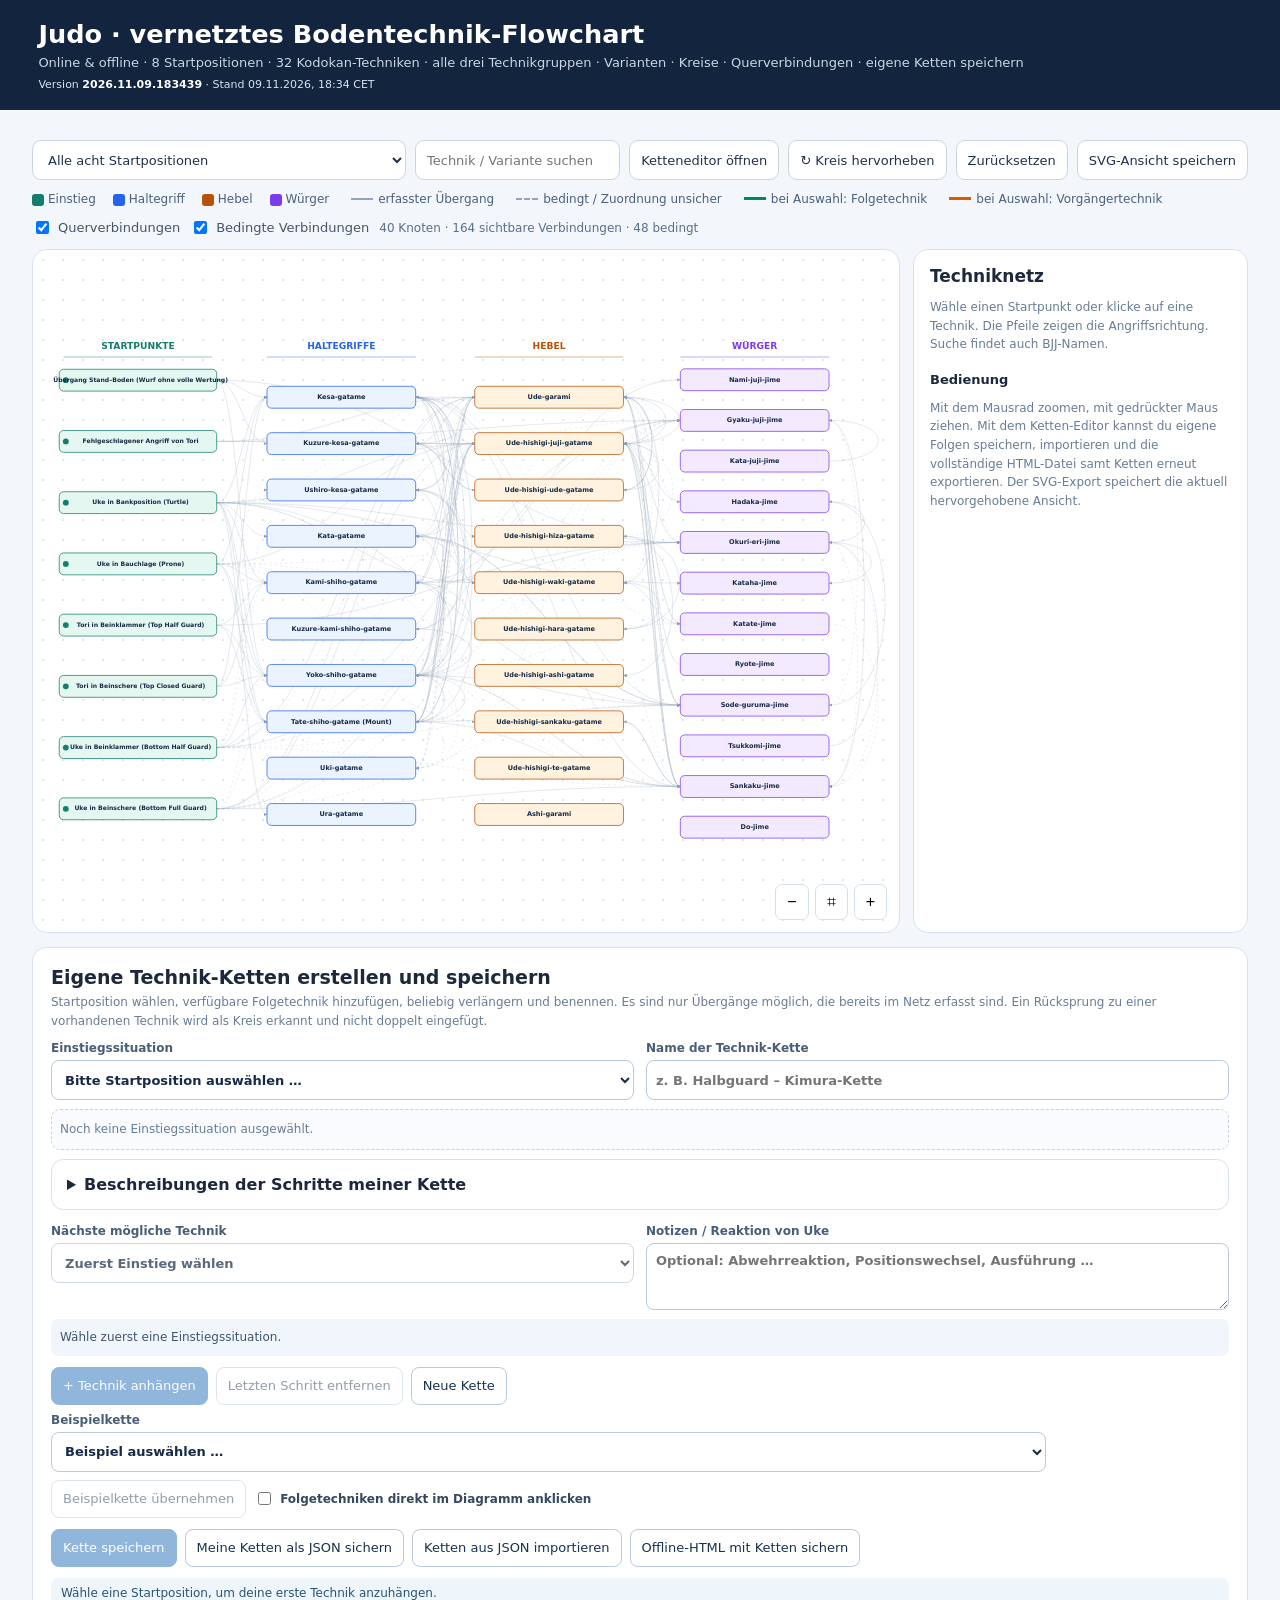
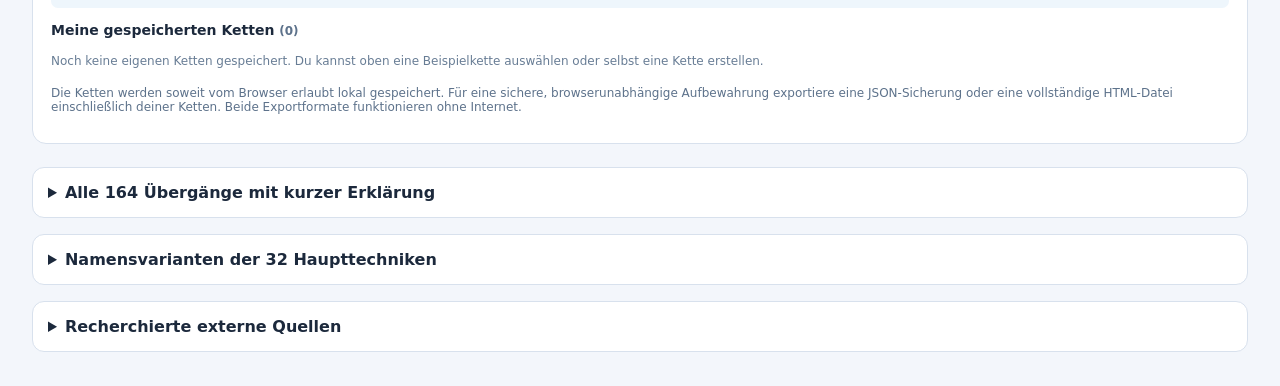
==== commit 71e15563: "mehr quellen und fixes" ====
--- a/index.html
+++ b/index.html
@@ -1,5 +1,5 @@
 <!doctype html>
-<html lang="de"><head><meta charset="utf-8"><meta name="viewport" content="width=device-width,initial-scale=1"><meta name="color-scheme" content="light"><meta http-equiv="Cache-Control" content="no-cache, no-store, must-revalidate, max-age=0"><meta http-equiv="Pragma" content="no-cache"><meta http-equiv="Expires" content="0"><meta name="build-version" content="2026.11.09.171703"><meta name="build-date" content="09.11.2026, 17:17 CET"><title>Judo-Bodentechniknetz – interaktives Flowchart</title><meta name="description" content="Interaktives Judo-Bodentechniknetz mit 32 Kodokan-Techniken, acht Einstiegssituationen, Übergangsbeschreibungen und eigenem Ketteneditor.">
+<html lang="de"><head><meta charset="utf-8"><meta name="viewport" content="width=device-width,initial-scale=1"><meta name="color-scheme" content="light"><meta http-equiv="Cache-Control" content="no-cache, no-store, must-revalidate, max-age=0"><meta http-equiv="Pragma" content="no-cache"><meta http-equiv="Expires" content="0"><meta name="build-version" content="2026.11.09.183439"><meta name="build-date" content="09.11.2026, 18:34 CET"><title>Judo-Bodentechniknetz – interaktives Flowchart</title><meta name="description" content="Interaktives Judo-Bodentechniknetz mit 32 Kodokan-Techniken, acht Einstiegssituationen, Übergangsbeschreibungen und eigenem Ketteneditor.">
 <style>
 :root{font-family:system-ui,-apple-system,Segoe UI,Arial,sans-serif;color:#1c293c;background:#f3f6fb;font-synthesis:none}*{box-sizing:border-box}body{margin:0}header{background:#12243e;color:white;padding:19px clamp(16px,3vw,40px)}h1{margin:0;font-size:clamp(19px,2vw,28px)}header p{color:#cad6e5;margin:6px 0 0;font-size:13px}main{max-width:1800px;margin:auto;padding:18px clamp(12px,2.5vw,35px)}.bar{display:flex;flex-wrap:wrap;gap:9px;align-items:center;margin:12px 0}.bar select,.bar input,.bar button{border:1px solid #cbd5e1;padding:9px 11px;border-radius:9px;font:inherit;font-size:13px;background:white;color:#20324a;min-height:40px}.bar button{cursor:pointer}.bar button:hover{background:#eef3f9}.bar select{max-width:380px}.bar input[type=search]{min-width:170px;flex:1}.leg{display:flex;flex-wrap:wrap;align-items:center;gap:17px;font-size:12px;color:#4a607c;margin:10px 0}.lgbox{display:inline-block;width:12px;height:12px;border-radius:3px;margin-right:4px;vertical-align:middle}.s{background:#147d6e}.h{background:#2563eb}.k{background:#b45309}.w{background:#7c3aed}.chips{display:flex;flex-wrap:wrap;gap:10px;align-items:center;font-size:13px;color:#475569;margin:12px 0}.chips label{display:inline-flex;align-items:center;gap:6px;cursor:pointer}.layout{display:grid;grid-template-columns:minmax(0,1fr) minmax(255px,335px);gap:13px}.board{height:min(76vh,770px);min-height:510px;border-radius:15px;background:#fff;border:1px solid #d8e1ed;position:relative;overflow:hidden}.board svg{width:100%;height:100%;display:block;touch-action:none;cursor:grab;background:radial-gradient(#dfe8f3 .9px,transparent .9px) 0 0/20px 20px}.board svg:active{cursor:grabbing}.zoom{position:absolute;right:12px;bottom:12px;display:flex;gap:6px}.zoom button{border:1px solid #d4dfeb;background:white;padding:8px 11px;border-radius:7px;font-size:16px;cursor:pointer}.detail{background:white;border:1px solid #d8e1ed;border-radius:15px;padding:16px;overflow:auto;max-height:min(76vh,770px)}.detail h2{font-size:17px;margin:0 0 8px}.detail h3{font-size:13px;margin:18px 0 7px}.muted{color:#687d95;font-size:12px;line-height:1.55}.detail button{width:100%;text-align:left;background:#f7f9fc;border:1px solid #dee6f0;border-radius:7px;margin:3px 0;padding:8px;font-size:12px;cursor:pointer;color:#183147}.detail button:hover{background:#e8f3ff}.note{font-size:12px;line-height:1.55;color:#41546a;background:#f1f6fc;padding:9px;border-radius:8px;margin:8px 0}.cards{display:grid;grid-template-columns:repeat(auto-fit,minmax(300px,1fr));gap:10px}.chain{background:white;border:1px solid #d8e1ed;border-radius:11px;padding:14px;cursor:pointer;text-align:left;color:inherit;line-height:1.65}.chain:hover,.chain.sel{border-color:#3182ce;box-shadow:0 0 0 1px #3182ce}.chain small{color:#64748b}.chain .steps{font-size:13px;font-weight:600}.label{font-size:11px;font-weight:700;color:#087c6c;letter-spacing:.05em}.sect{display:flex;flex-wrap:wrap;justify-content:space-between;align-items:end;gap:8px;margin:22px 0 11px}.sect h2{margin:0;font-size:19px}.sect .muted{font-size:12px}.resources{margin:16px 0;background:white;border:1px solid #d8e1ed;border-radius:12px;padding:15px}.resources summary{font-weight:650;cursor:pointer}.resources a{color:#1259b4;overflow-wrap:anywhere}.resources ul{columns:2;line-height:1.9;font-size:12px}.downloadNote{font-size:12px;color:#526984;line-height:1.5}.foot{font-size:12px;color:#58718d;margin:18px 0 35px;line-height:1.55}.pill{display:inline-block;background:#e9f1ff;border-radius:100px;padding:2px 9px;color:#185c9f;font-size:11px;margin:2px}.linkdashed{border-bottom:2px dashed #94a3b8;display:inline-block;width:22px;margin:0 5px 3px}.linksolid{border-bottom:2px solid #94a3b8;display:inline-block;width:22px;margin:0 5px 3px}.stats{font-size:12px;color:#57718a}.empty{color:#7a8797;font-size:12px;padding:9px 0}button:focus-visible,input:focus-visible,select:focus-visible,summary:focus-visible{outline:3px solid #77b4ec;outline-offset:2px}@media(max-width:850px){.layout{grid-template-columns:1fr}.detail{max-height:320px}.board{min-height:470px;height:60vh}.resources ul{columns:1}}
 
@@ -47,8 +47,9 @@
 .detail .direction-heading{display:flex;align-items:center;gap:7px}.detail .direction-heading::before{content:'';width:11px;height:11px;border-radius:50%;flex:none}.detail .direction-heading.direction-next{color:#006b47}.detail .direction-heading.direction-next::before{background:#00875a}.detail .direction-heading.direction-previous{color:#9f4500}.detail .direction-heading.direction-previous::before{background:#d55e00}
 .detail button.direction-next{border-left:4px solid #00875a;background:#e8f6ef}.detail button.direction-next:hover{background:#d6efdf}.detail button.direction-previous{border-left:4px solid #d55e00;background:#fdf0e7}.detail button.direction-previous:hover{background:#f9e3d3}
 .buildinfo{font-size:11px;color:#d7e3f1;margin:8px 0 0}.buildinfo strong{color:#fff}
+.evidence{font-size:11px;line-height:1.45;color:#536b82;margin:3px 0 9px;padding-left:8px;border-left:2px solid #94b8d4}.evidence a{color:#145ca8}.transition-table .evidence{color:#536b82;margin:6px 0 0}.transition-table .uncertain .evidence{color:#536b82}
 </style></head>
-<body><header><h1>Judo · vernetztes Bodentechnik-Flowchart</h1><p>Online & offline · 8 Startpositionen · 32 Kodokan-Techniken · alle drei Technikgruppen · Varianten · Kreise · Querverbindungen · eigene Ketten speichern</p><p class="buildinfo">Version <strong>2026.11.09.171703</strong> · Stand 09.11.2026, 17:17 CET</p></header>
+<body><header><h1>Judo · vernetztes Bodentechnik-Flowchart</h1><p>Online & offline · 8 Startpositionen · 32 Kodokan-Techniken · alle drei Technikgruppen · Varianten · Kreise · Querverbindungen · eigene Ketten speichern</p><p class="buildinfo">Version <strong>2026.11.09.183439</strong> · Stand 09.11.2026, 18:34 CET</p></header>
 <main>
 <div class="bar"><select id="start" aria-label="Startposition auswählen"><option value="">Alle acht Startpositionen</option></select><input id="search" type="search" placeholder="Technik / Variante suchen …" aria-label="Technik suchen"><button id="openBuilder" type="button">Ketteneditor öffnen</button><button id="circles" type="button">↻ Kreis hervorheben</button><button id="reset" type="button">Zurücksetzen</button><button id="svgSave" type="button">SVG-Ansicht speichern</button></div>
 <div class="leg"><span><i class="lgbox s"></i>Einstieg</span><span><i class="lgbox h"></i>Haltegriff</span><span><i class="lgbox k"></i>Hebel</span><span><i class="lgbox w"></i>Würger</span><span><i class="linksolid"></i>erfasster Übergang</span><span><i class="linkdashed"></i>bedingt / Zuordnung unsicher</span><span><i class="linknext"></i>bei Auswahl: Folgetechnik</span><span><i class="linkprevious"></i>bei Auswahl: Vorgängertechnik</span></div>
@@ -75,7 +76,7 @@
 <div class="savedlist" id="savedChains"></div>
 <p class="optional">Die Ketten werden soweit vom Browser erlaubt lokal gespeichert. Für eine sichere, browserunabhängige Aufbewahrung exportiere eine JSON-Sicherung oder eine vollständige HTML-Datei einschließlich deiner Ketten. Beide Exportformate funktionieren ohne Internet.</p>
 </section>
-<details class="resources" id="transitionCatalog"><summary>Alle 162 Übergänge mit kurzer Erklärung</summary>
+<details class="resources" id="transitionCatalog"><summary>Alle <span id="transitionTotal">Übergänge</span> mit kurzer Erklärung</summary>
 <p class="muted">Jeder Eintrag beschreibt eine mögliche Abwehrreaktion, einen Griff- oder einen Positionswechsel. Für nur als Technikfolge dokumentierte Verbindungen sind die notwendigen Positionsänderungen als bedingt beschrieben. (?) bedeutet, dass die genaue Zuordnung vom Ablauf abhängt.</p>
 <input id="transitionSearch" type="search" placeholder="Übergänge, Techniken oder Reaktionen durchsuchen …" aria-label="Alle Übergänge durchsuchen" style="width:100%;max-width:600px;padding:10px;border:1px solid #b7c9dc;border-radius:8px;font:inherit;margin:8px 0 4px">
 <div id="transitionCount" class="muted"></div>
@@ -85,7 +86,7 @@
 <details class="resources"><summary>Recherchierte externe Quellen</summary><ul id="sources"></ul></details>
 </main>
 <script type="application/json" id="embeddedCustomData">[]</script>
-<script>const DATA={"nodes":[{"id":"s0","name":"Übergang Stand–Boden (Wurf ohne volle Wertung)","group":"start","aliases":[]},{"id":"s1","name":"Fehlgeschlagener Angriff von Tori","group":"start","aliases":[]},{"id":"s7","name":"Uke in Bankposition (Turtle)","group":"start","aliases":["Turtle","Banklage","Bankposition"]},{"id":"s8","name":"Uke in Bauchlage (Prone)","group":"start","aliases":["Prone","Bauchlage","flach auf dem Bauch"]},{"id":"s3","name":"Tori in Beinklammer (Top Half Guard)","group":"start","aliases":[]},{"id":"s4","name":"Tori in Beinschere (Top Closed Guard)","group":"start","aliases":[]},{"id":"s5","name":"Uke in Beinklammer (Bottom Half Guard)","group":"start","aliases":[]},{"id":"s6","name":"Uke in Beinschere (Bottom Full Guard)","group":"start","aliases":[]},{"id":"h0","name":"Kesa-gatame","group":"hold","aliases":["Hon-kesa-gatame"]},{"id":"h1","name":"Kuzure-kesa-gatame","group":"hold","aliases":["Makura-kesa-gatame","Kashira-gatame","Kashira-kesa-gatame (?)"]},{"id":"h2","name":"Ushiro-kesa-gatame","group":"hold","aliases":["Gyaku-kesa-gatame","Ura-kesa-gatame (?)","Reverse scarf hold"]},{"id":"h3","name":"Kata-gatame","group":"hold","aliases":["Kuzure-kata-gatame","Gyaku-kata-gatame","Arm Triangle (BJJ, Würgeausführung)"]},{"id":"h4","name":"Kami-shiho-gatame","group":"hold","aliases":["Ura-shiho-gatame","Hon-kami-shiho-gatame","Kami-sankaku-gatame (?)"]},{"id":"h5","name":"Kuzure-kami-shiho-gatame","group":"hold","aliases":["Kami-sankaku-gatame (?)","Sankaku-osaekomi (?)","Gyaku-sankaku-osaekomi (?)"]},{"id":"h6","name":"Yoko-shiho-gatame","group":"hold","aliases":["Kuzure-yoko-shiho-gatame","Mune-gatame","Kata-osae-gatame","Gyaku-yoko-shiho-gatame (?)"]},{"id":"h7","name":"Tate-shiho-gatame","group":"hold","aliases":["Kuzure-tate-shiho-gatame","Tate-sankaku-gatame (?)","Mount (BJJ)","Full Mount","Montada","High Mount (Variante)","Low Mount (Variante)"]},{"id":"h8","name":"Uki-gatame","group":"hold","aliases":["Knieseitvierer (?)","Knee-on-belly (?)"]},{"id":"h9","name":"Ura-gatame","group":"hold","aliases":["Gyaku-yoko-shiho-gatame (historisch, ?)"]},{"id":"k0","name":"Ude-garami","group":"lever","aliases":["Nami-ude-garami","Gyaku-ude-garami","Americana","Kimura","Kannuki-gatame (teilweise)","Mune-garami"]},{"id":"k1","name":"Ude-hishigi-juji-gatame","group":"lever","aliases":["Juji-gatame","Nami-juji-gatame","Kami-juji-gatame","Gyaku-juji-gatame","Yoko-juji-gatame","Rolling armbar","Spinning armbar"]},{"id":"k2","name":"Ude-hishigi-ude-gatame","group":"lever","aliases":["Ude-gatame","Nami-ude-gatame","Gyaku-ude-gatame","Mune-ude-gatame","Hizi-makikomi"]},{"id":"k3","name":"Ude-hishigi-hiza-gatame","group":"lever","aliases":["Hiza-gatame","Kami-hiza-gatame","Yoko-hiza-gatame","Ryo-hiza-gatame"]},{"id":"k4","name":"Ude-hishigi-waki-gatame","group":"lever","aliases":["Waki-gatame","Gyaku-waki-gatame","Waki-garami (?)"]},{"id":"k5","name":"Ude-hishigi-hara-gatame","group":"lever","aliases":["Hara-gatame","Gyaku-hara-gatame","Kuzure-hara-gatame","Kesa-hara-gatame (?)"]},{"id":"k6","name":"Ude-hishigi-ashi-gatame","group":"lever","aliases":["Ashi-gatame","Kesa-ashi-gatame","Kesa-garami (?)"]},{"id":"k7","name":"Ude-hishigi-sankaku-gatame","group":"lever","aliases":["Sankaku-gatame","Omote-sankaku-gatame (?)","Ura-sankaku-gatame (?)"]},{"id":"k8","name":"Ude-hishigi-te-gatame","group":"lever","aliases":["Te-gatame","Yoko-ude-hishigi (?)","Gyaku-tebuki (?)"]},{"id":"k9","name":"Ashi-garami","group":"lever","aliases":["Beinhebel (Kodokan)","historischer deutscher Namenskonflikt mit Armhebeln"]},{"id":"w0","name":"Nami-juji-jime","group":"choke","aliases":["Narubi-juji-jime","Narabi-juji-jime (?)"]},{"id":"w1","name":"Gyaku-juji-jime","group":"choke","aliases":["Yoko-juji-jime","Cross-collar choke (griffabhängig)","Marhenke-Würger (?)"]},{"id":"w2","name":"Kata-juji-jime","group":"choke","aliases":["Tomoe-jime","Ebi-jime (?)","Ura-juji-jime (?)"]},{"id":"w3","name":"Hadaka-jime","group":"choke","aliases":["Ushiro-jime","Rear naked choke","Ebi-garami (?)"]},{"id":"w4","name":"Okuri-eri-jime","group":"choke","aliases":["Gyaku-okuri-eri-jime","Koshi-jime","Jigoku-jime","Ohten-jime","Bow-and-arrow choke","Clock choke","Sliding collar choke"]},{"id":"w5","name":"Kataha-jime","group":"choke","aliases":["Kaeshi-jime","Gyaku-kaeshi-jime","Gyaku-kataha-jime (?)"]},{"id":"w6","name":"Katate-jime","group":"choke","aliases":["Ebi-jime (?)","Kami-shiho-jime (?)","Paper-cutter choke (?)"]},{"id":"w7","name":"Ryote-jime","group":"choke","aliases":["Morote-jime","Maki-komi-jime","Kensui-jime (?)"]},{"id":"w8","name":"Sode-guruma-jime","group":"choke","aliases":["Ezekiel choke","Ärmelradwürgen","No-gi Ezekiel (Ausführungsvariante)"]},{"id":"w9","name":"Tsukkomi-jime","group":"choke","aliases":["Tsuki-komi-jime","Eri-tsukkomi-jime (?)"]},{"id":"w10","name":"Sankaku-jime","group":"choke","aliases":["Mae-sankaku-jime","Yoko-sankaku-jime","Ushiro-sankaku-jime","Omote-sankaku-jime","Ura-sankaku-jime","Triangle choke","Reverse triangle"]},{"id":"w11","name":"Do-jime","group":"choke","aliases":["Körperpresswürgen","verbotene historische Technik"]}],"edges":[{"a":"s0","b":"h1","uncertain":false,"note":"Nach einem unvollständig bewerteten Wurf seitlich am Oberkörper bleiben und Kopf sowie nahen Arm in Kuzure-kesa-gatame sichern; etwa nach O-goshi.","added":false},{"a":"s0","b":"h0","uncertain":false,"note":"Nach einer seitlichen Landung unmittelbar Hüfte neben Uke absetzen und Kopf sowie Arm für Kesa-gatame kontrollieren.","added":false},{"a":"s0","b":"h6","uncertain":false,"note":"Nach dem Wurf seitlich über Ukes Oberkörper bleiben und die Brust-Schulter-Kontrolle zu Yoko-shiho-gatame ausbauen.","added":false},{"a":"s0","b":"w4","uncertain":false,"note":"Dreht Uke nach dem Wurf in Bauch-/Banklage, den Kragen sichern und erst aus passender seitlicher beziehungsweise rückwärtiger Position Okuri-eri-jime ansetzen.","added":false},{"a":"s1","b":"w1","uncertain":false,"note":"Scheitert ein Opferwurf und Tori landet unten, Uke zwischen die Beine nehmen und bei vorhandenen Kragengriffen zur Kreuzwürge ansetzen; Griffstellung prüfen.","added":false},{"a":"s1","b":"k0","uncertain":false,"note":"Nach einem misslungenen Opferwurf die untere Guard/Beinklammer herstellen, Ukes Arm isolieren und einen Kimura-/Ude-garami-Ansatz beginnen.","added":false},{"a":"s1","b":"k1","uncertain":false,"note":"Nach einem misslungenen Angriff die Armkontrolle halten, einen Winkel zum Oberkörper schaffen und Juji-gatame aus Guard oder Übergang ansetzen.","added":false},{"a":"s3","b":"h6","uncertain":false,"note":"Zuerst das eingeklemmte Bein aus Ukes Half Guard lösen; anschließend seitlich passieren und Yoko-shiho-gatame sichern.","added":false},{"a":"s3","b":"h7","uncertain":false,"note":"Beinklammer lösen, Ukes Hüfte kontrollieren und in die Reitposition (Mount) zu Tate-shiho-gatame aufsteigen.","added":false},{"a":"s3","b":"h4","uncertain":false,"note":"Das geklammerte Bein befreien und um Ukes Kopfseite zur Nord-Süd-Kontrolle in Kami-shiho-gatame passieren.","added":false},{"a":"s3","b":"w4","uncertain":false,"note":"Dreht Uke sich aus der Half Guard in Banklage oder gibt den Rücken frei, den Kragen von hinten übernehmen und Okuri-eri-jime ansetzen.","added":false},{"a":"s4","b":"h6","uncertain":false,"note":"Ukes geschlossene Guard zuerst öffnen; dann seitlich passieren und den Oberkörper mit Yoko-shiho-gatame kontrollieren.","added":false},{"a":"s4","b":"h4","uncertain":false,"note":"Die Guard öffnen, an Ukes Beinen vorbei zur Kopfseite passieren und Kami-shiho-gatame festigen.","added":false},{"a":"s4","b":"h0","uncertain":false,"note":"Nach dem Öffnen und Passieren von Ukes Guard in die seitliche Kopf-Arm-Kontrolle für Kesa-gatame wechseln.","added":false},{"a":"s5","b":"k0","uncertain":false,"note":"Direkter Kimura-/Ude-garami-Ansatz aus der unteren Half Guard.","added":false},{"a":"s5","b":"h7","uncertain":false,"note":"Sweep, danach Reitposition; nicht unmittelbar aus der unteren Half Guard.","added":true},{"a":"s5","b":"h6","uncertain":false,"note":"Sweep, danach seitliche Oberlage; nicht unmittelbar aus der unteren Half Guard.","added":false},{"a":"s5","b":"w1","uncertain":false,"note":"Zunächst Rückgewinnung der vollständigen Guard; anschließend Kragenwürge (Griffvariante prüfen).","added":false},{"a":"s6","b":"w1","uncertain":false,"note":"Kreuzkragenwürger; genaue Nami-/Gyaku-/Kata-Ausführung griffabhängig.","added":false},{"a":"s6","b":"k0","uncertain":false,"note":"Kimura aus der unteren geschlossenen Guard.","added":false},{"a":"s6","b":"k1","uncertain":false,"note":"Juji-gatame aus geschlossener Guard.","added":false},{"a":"s6","b":"w10","uncertain":false,"note":"Sankaku-jime aus geschlossener Guard.","added":false},{"a":"h0","b":"h1","uncertain":false,"note":"Tori löst beziehungsweise verändert den Kopf-/Armgriff, hält den Oberkörper aber seitlich fest und übernimmt eine Kuzure-kesa-Variante.","added":false},{"a":"h0","b":"h6","uncertain":false,"note":"Uke dreht oder drückt gegen die Schärpenhalte; Tori richtet sich zur Brustkontrolle aus und sichert Yoko-shiho-gatame.","added":false},{"a":"h0","b":"h3","uncertain":false,"note":"Aus der Kopf-Arm-Kontrolle wird Ukes Arm eng an den Hals geführt; Tori stellt seine Schulterkontrolle auf Kata-gatame um.","added":false},{"a":"h0","b":"h2","uncertain":false,"note":"Tori dreht die Hüfte zur Gegenseite und wechselt bei erhaltener Oberkörperkontrolle in Ushiro-kesa-gatame.","added":false},{"a":"h0","b":"h7","uncertain":false,"note":"Uke drückt sich seitlich aus Kesa heraus; Tori folgt über die Hüfte und übernimmt nach einem Lagewechsel die Reitposition.","added":false},{"a":"h0","b":"k3","uncertain":false,"note":"Uke stemmt einen Arm gegen Toris Brust; Tori isoliert den gestreckten Arm und nutzt das Knie als Hebelstütze.","added":false},{"a":"h0","b":"k4","uncertain":false,"note":"Uke schiebt mit dem Arm zwischen die Körper; Tori behält die Armkontrolle und verlagert die Hebelwirkung in die Achsel.","added":false},{"a":"h0","b":"k1","uncertain":false,"note":"Uke bietet bei der Befreiung einen gestreckten Arm an; Tori löst die Schärpenhalte kontrolliert und übernimmt Juji-gatame.","added":false},{"a":"h0","b":"k0","uncertain":false,"note":"Aus der seitlichen Halteposition wird ein gebeugter, von Uke zur Abwehr eingesetzter Arm isoliert und mit Ude-garami angegriffen.","added":false},{"a":"h0","b":"w10","uncertain":false,"note":"Tori muss die reine Schärpenhalte verlassen, Ukes Kopf und Arm isolieren und in eine für Sankaku geeignete Beinposition wechseln.","added":false},{"a":"h0","b":"w8","uncertain":false,"note":"Bei erhaltener seitlicher Kopf-Arm-Kontrolle den eigenen Ärmel für Sode-guruma-jime nutzen; die konkrete Position entscheidet über die Würgewirkung.","added":false},{"a":"h0","b":"w6","uncertain":true,"note":"Positionsabhängig: Kontrolle von Kopf und Kragen übernehmen und einen einhändigen Würgegriff ansetzen; die genaue Katate-jime-Ausführung ist zu prüfen.","added":false},{"a":"h1","b":"h2","uncertain":false,"note":"Uke dreht sich zur freien Seite; Tori lässt den seitlichen Oberkörperkontakt bestehen und kehrt die Hüftausrichtung zu Ushiro-kesa um.","added":false},{"a":"h1","b":"k0","uncertain":false,"note":"Uke drückt mit dem freien Arm gegen Toris Kopf oder Schulter; der abwehrende Arm wird für Ude-garami fixiert.","added":false},{"a":"h1","b":"k2","uncertain":false,"note":"Uke streckt einen Arm zur Befreiung; Tori kontrolliert die Schulter und setzt einen geraden Ude-gatame-Armhebel an.","added":false},{"a":"h1","b":"k4","uncertain":false,"note":"Uke schiebt den Arm gegen Tori; Tori behält ihn und verlagert den Angriff zum Achselstreckhebel Waki-gatame.","added":false},{"a":"h1","b":"k1","uncertain":false,"note":"Einen frei werdenden Arm isolieren, die Halteposition lösen und unter Beinkontrolle zum Kreuzarmhebel wechseln.","added":false},{"a":"h2","b":"h6","uncertain":false,"note":"Aus der rückwärtigen Schärpenhalte richtet Tori die Brust wieder über Uke und übernimmt seitliche Vierpunkte-Kontrolle.","added":false},{"a":"h2","b":"h3","uncertain":false,"note":"Tori hält Kopf und angehobenen Arm zusammen und ersetzt die rückwärtige Schärpenhalte durch Kata-gatame.","added":false},{"a":"h3","b":"h0","uncertain":false,"note":"Wenn Ukes Schulterarmkontrolle gelockert oder umgestellt wird, die Hüfte zur Schärpenhalte drehen und Kesa-gatame übernehmen.","added":false},{"a":"h3","b":"w8","uncertain":false,"note":"Aus Kopf-Arm-Kontrolle und geeigneter Ärmelposition den Sode-guruma-Würgeansatz herstellen; zuvor ggf. den Griff verändern.","added":true},{"a":"h3","b":"w10","uncertain":true,"note":"Erst Lage und Beinkontrolle ändern: den isolierten Arm in eine Dreiecksposition übernehmen und Sankaku-jime versuchen; kein direkter Wechsel ohne Positionsarbeit.","added":false},{"a":"h4","b":"h5","uncertain":false,"note":"Uke versucht, aus der oberen Vierpunktehalte herauszukommen; Tori verändert Hand-/Schultergriff und bleibt in Kuzure-kami-shiho-gatame.","added":false},{"a":"h4","b":"k0","uncertain":false,"note":"Aus der Nord-Süd-Kontrolle einen gebeugten Arm abtrennen und mit Kimura-/Ude-garami-Griff übernehmen.","added":false},{"a":"h4","b":"k1","uncertain":false,"note":"Ukes Arm aus der Nord-Süd-Halte isolieren; Tori dreht seitlich um den Kopf und führt das Bein zum Kreuzarmhebel.","added":false},{"a":"h5","b":"h2","uncertain":false,"note":"Uke brückt oder dreht auf die Seite; Tori folgt mit der Hüfte und übernimmt Ushiro-kesa-gatame.","added":false},{"a":"h5","b":"h6","uncertain":false,"note":"Aus Kuzure-kami-shiho um Ukes Schulter zur Seite wandern und die Brust-Schulter-Kontrolle für Yoko-shiho-gatame sichern.","added":false},{"a":"h6","b":"h7","uncertain":false,"note":"Bei kontrolliertem Oberkörper über Ukes Hüfte steigen und aus Side Control die Reitposition (Mount) herstellen.","added":false},{"a":"h6","b":"h4","uncertain":false,"note":"Tori dreht aus der Seitenkontrolle um Ukes Kopf zur Nord-Süd-Position und übernimmt Kami-shiho-gatame.","added":true},{"a":"h6","b":"h8","uncertain":true,"note":"Uke zieht sich seitlich zusammen; Tori setzt Knie-/Beinkontrolle ein und wechselt in eine Uki-gatame-Ausführung, sofern deren Kodokan-Kriterien erfüllt sind.","added":false},{"a":"h6","b":"h0","uncertain":false,"note":"Kopf und nahen Arm zusammenfassen, Hüfte zum Boden drehen und die seitliche Brustkontrolle in Kesa-gatame ändern.","added":false},{"a":"h6","b":"h2","uncertain":false,"note":"Tori dreht sich mit dem Rücken zu Ukes Kopf und übernimmt die rückwärtige Schärpenhalte, ohne die Schulterkontrolle aufzugeben.","added":false},{"a":"h6","b":"h3","uncertain":false,"note":"Uke stemmt mit einem Arm gegen Tori; Tori führt den Arm zur Kopfkontrolle und schließt Kata-gatame.","added":true},{"a":"h6","b":"k0","uncertain":false,"note":"Uke stützt beim Befreiungsversuch den Arm gegen Toris Körper; Tori isoliert den gebeugten Ellenbogen für Ude-garami.","added":false},{"a":"h6","b":"k1","uncertain":false,"note":"Uke streckt den Arm, um Abstand zu schaffen; Tori kontrolliert ihn, schwenkt die Beine über und setzt Juji-gatame an.","added":false},{"a":"h6","b":"w10","uncertain":false,"note":"Kopf und nahen Arm isolieren, Bein über Schulter/Kopf führen und aus der seitlichen Lage in Yoko-sankaku-jime übergehen.","added":false},{"a":"h6","b":"w1","uncertain":true,"note":"Bei geeignetem Kragengriff aus Side Control an einen Kreuzkragenwürger anschließen; ob Gyaku-juji-jime zutrifft, hängt von den Griffen ab.","added":false},{"a":"h6","b":"w6","uncertain":true,"note":"Tori nutzt seitliche Schulter-/Kragenkontrolle für eine einhändige Würge; Paper-cutter ist nicht in jeder Ausführung eindeutig Katate-jime.","added":false},{"a":"h6","b":"w8","uncertain":false,"note":"Aus der seitlichen Kopf-Arm-Kontrolle wird ein Ärmelgriff frei; Tori greift mit Sode-guruma-jime an.","added":false},{"a":"h7","b":"h0","uncertain":false,"note":"Uke dreht aus der Reitposition auf die Seite; Tori steigt seitlich ab und fixiert Kopf und Arm mit Kesa-gatame.","added":false},{"a":"h7","b":"h6","uncertain":false,"note":"Uke stellt eine Beinklammer her oder brückt aus Mount; Tori wechselt in seitliche Brustkontrolle zu Yoko-shiho-gatame.","added":false},{"a":"h7","b":"h3","uncertain":false,"note":"In Mount einen Arm über Ukes Kopf isolieren, Kopf und Arm zusammenführen und die Kopf-Arm-Kontrolle zu Kata-gatame verändern.","added":false},{"a":"h7","b":"k0","uncertain":false,"note":"Uke schiebt von unten gegen Toris Brust; Tori fixiert einen gebeugten Arm für Americana-/Ude-garami.","added":false},{"a":"h7","b":"k1","uncertain":false,"note":"Uke streckt einen Arm oder dreht sich zur Seite; Tori isoliert die Schulter, dreht sich seitlich und übernimmt Juji-gatame.","added":false},{"a":"h7","b":"w1","uncertain":true,"note":"Aus der Reitposition beide Kragen greifen und eine Kreuzwürge ansetzen; Gyaku-juji-jime nur bei passender Griffstellung.","added":false},{"a":"h7","b":"w10","uncertain":false,"note":"Uke verteidigt die obere Kontrolle mit einem Arm; Tori isoliert ihn, bringt ein Bein über Kopf/Schulter und formt Mounted Sankaku.","added":false},{"a":"h7","b":"w8","uncertain":false,"note":"Aus Mount mit freier Ärmel-/Unterarmkontrolle den Sode-guruma-Würger ansetzen; Ukes Hals muss zugänglich bleiben.","added":false},{"a":"h8","b":"h7","uncertain":true,"note":"Aus einer Kniekontrolle die Hüfte nachführen und kontrolliert in Mount steigen; Uki-gatame und BJJ-Knee-on-belly sind nicht immer identisch.","added":false},{"a":"h8","b":"k1","uncertain":true,"note":"Uke drückt gegen das belastende Knie und streckt den Arm; Tori kontrolliert ihn und steigt in Juji-gatame um.","added":false},{"a":"h8","b":"k0","uncertain":true,"note":"Uke wehrt die Kniekontrolle mit dem Arm ab; Tori fixiert den gebeugten Arm für eine Kimura-/Americana-Variante.","added":false},{"a":"h8","b":"w1","uncertain":true,"note":"Aus erhöhter Kniekontrolle einen Kreuzkragengriff herstellen; die genaue Juji-jime-Variante hängt von der Handstellung ab.","added":false},{"a":"k0","b":"k1","uncertain":false,"note":"Uke verriegelt die Hände oder streckt den Arm gegen Kimura/Americana; Tori nutzt die Armkontrolle und richtet den Kreuzarmhebel ein.","added":false},{"a":"k0","b":"k2","uncertain":false,"note":"Uke streckt den Arm, um dem Beugehebel auszuweichen; Tori behält die Schulterkontrolle und geht zum geraden Ude-gatame über.","added":false},{"a":"k0","b":"k4","uncertain":false,"note":"Einen blockierten Schulterhebel durch Verlagerung der Armkontrolle zur Achsel als Waki-gatame fortsetzen; Variante und Lage prüfen.","added":false},{"a":"k0","b":"h7","uncertain":false,"note":"Der Schulterhebel wird zugunsten von Kontrolle gelöst; Tori schiebt die Hüfte über Uke und übernimmt Mount.","added":false},{"a":"k0","b":"w10","uncertain":false,"note":"Aus der Kimura-Kontrolle Winkel und Beinposition ändern; der angehobene Arm eröffnet einen Triangle-/Sankaku-Ansatz.","added":true},{"a":"k0","b":"w8","uncertain":true,"note":"Kimura-Kontrolle zur Kopf-Arm-Kontrolle lösen und den Ärmel für Ezekiel-/Sode-guruma-jime nutzen; positionsabhängig.","added":false},{"a":"k0","b":"w4","uncertain":true,"note":"Kimura-Kontrolle → Rückenübernahme → Bow-and-arrow-Würger; nicht ohne Lagewechsel.","added":true},{"a":"k0","b":"h3","uncertain":true,"note":"Der für Americana angehobene Ellenbogen kann zur Kopf-Arm-Kontrolle genutzt werden; anschließend Kata-gatame sichern.","added":false},{"a":"k1","b":"k0","uncertain":false,"note":"Uke verschränkt die Hände und blockiert den Armstreckhebel; Tori isoliert den anderen oder gebeugten Arm für Ude-garami.","added":false},{"a":"k1","b":"k3","uncertain":true,"note":"Aus einem abgewehrten Kreuzarmhebel wird der Arm anders zwischen Knie und Körper kontrolliert; Zuordnung zu Hiza-gatame ist variantenabhängig.","added":false},{"a":"k1","b":"h6","uncertain":false,"note":"Tori gibt den Hebel auf, bleibt oben und übernimmt nach Zurückführen der Beine Yoko-shiho-gatame.","added":false},{"a":"k1","b":"h7","uncertain":false,"note":"Uke zieht den Arm zurück; Tori folgt mit der Hüfte und stellt Mount als stabile Oberlage wieder her.","added":false},{"a":"k1","b":"h8","uncertain":true,"note":"Bei Aufgabe des Juji-Ansatzes über die Knieposition zur seitlichen Kontrolle zurückkehren; Uki-gatame nur bei passender Ausführung.","added":false},{"a":"k1","b":"w10","uncertain":false,"note":"Uke zieht den Arm aus Juji-gatame heraus; Tori behält den Winkel und schließt die Beine zur Dreieckswürge.","added":true},{"a":"k1","b":"w8","uncertain":false,"note":"Wenn Uke den Arm zusammenzieht oder schützt, Bein- und Armkontrolle lösen und eine geeignete Ärmelposition für Sode-guruma herstellen.","added":false},{"a":"k1","b":"w6","uncertain":true,"note":"Nach Abwehr des Armhebels zur oberen Kragen-/Schulterkontrolle zurückkehren und Katate-jime versuchen; Paper-cutter-Zuordnung ungeklärt.","added":false},{"a":"k2","b":"k0","uncertain":false,"note":"Uke beugt den gegen Ude-gatame gestreckten Arm; Tori übernimmt ihn zum Schulterbeugehebel Ude-garami.","added":false},{"a":"k2","b":"k1","uncertain":false,"note":"Tori isoliert den gestreckten Arm weiter und verändert Körperwinkel und Beinstellung zum Kreuzarmhebel.","added":false},{"a":"k2","b":"h1","uncertain":false,"note":"Nach Aufgabe des Streckhebels Kopf und Arm seitlich zusammennehmen und Kuzure-kesa-gatame als Kontrolle sichern.","added":false},{"a":"k3","b":"k6","uncertain":false,"note":"Tori verlagert die Hebelwirkung vom Knie auf das Bein und stellt einen Ashi-gatame-Armhebel her; konkrete Ausführung prüfen.","added":false},{"a":"k3","b":"k5","uncertain":false,"note":"Der Arm wird neu fixiert; statt Kniekontrolle nutzt Tori die Bauch-/Körpervorderseite als Hebelstütze.","added":false},{"a":"k4","b":"k0","uncertain":true,"note":"Wird der gestreckte Arm in Waki-gatame gebeugt, kann ein erneuter Ude-garami-Ansatz möglich werden; deutlicher Kontrollwechsel nötig.","added":false},{"a":"k5","b":"k4","uncertain":false,"note":"Aus Hara-gatame den fixierten Arm zur Achselkontrolle umlegen und Waki-gatame anschließen.","added":false},{"a":"k7","b":"w10","uncertain":false,"note":"Die bereits bestehende Sankaku-Beinkontrolle wird nicht mehr zum Armhebel, sondern zum Würgen verwendet.","added":false},{"a":"k7","b":"h6","uncertain":true,"note":"Die Dreieckskontrolle lösen und, falls Tori in Oberlage kommt, die Seitenkontrolle übernehmen; kein direkt gesicherter Wechsel.","added":false},{"a":"w0","b":"h4","uncertain":false,"note":"Den Kreuzkragenwürgegriff lösen, oberhalb von Ukes Kopf bleiben und mit Kami-shiho-gatame sichern; genaue Ausgangslage prüfen.","added":false},{"a":"w1","b":"k1","uncertain":false,"note":"Uke richtet sich gegen den Kreuzkragenwürger auf oder bringt den Arm zur Abwehr; Tori isoliert diesen und schwenkt zum Juji-gatame.","added":true},{"a":"w1","b":"w10","uncertain":false,"note":"Uke wehrt den Kragenwürger mit einem Arm ab; Tori nutzt die Armposition und schließt die Beine zu Sankaku-jime.","added":true},{"a":"w1","b":"k0","uncertain":true,"note":"Ukes Armverteidigung gegen den Kragenwürger kann zur Kimura-Kontrolle genutzt werden; erforderlicher Positionswechsel ist variantenabhängig.","added":false},{"a":"w2","b":"w1","uncertain":false,"note":"Bei Verteidigung gegen die erste Kreuzwürge wird die Kragengriffstellung zu Gyaku-juji-jime umgefasst.","added":false},{"a":"w3","b":"w8","uncertain":false,"note":"Uke schützt den Hals vor Hadaka-jime; Tori verändert Arm-/Ärmelgriff und versucht einen Sode-guruma-Ansatz.","added":false},{"a":"w3","b":"k1","uncertain":false,"note":"Uke greift den würgenden Arm, um den Hals zu schützen; Tori isoliert den Verteidigungsarm für Juji-gatame, ggf. nach Lagewechsel.","added":true},{"a":"w4","b":"w3","uncertain":false,"note":"Rückenkontrolle bleibt; Wechsel vom Kragen- zum freien Würgegriff.","added":true},{"a":"w4","b":"w5","uncertain":false,"note":"Uke verteidigt den rückwärtigen Kragenzug; Tori bindet einen Arm zusätzlich ein und wechselt zu Kataha-jime.","added":false},{"a":"w4","b":"k1","uncertain":false,"note":"Uke blockiert den Kragenwürger und stellt den Arm zur Abwehr; Tori kontrolliert ihn und wechselt in eine Juji-gatame-Position.","added":false},{"a":"w4","b":"h4","uncertain":false,"note":"Der Kragenwürger wird aufgegeben; nach Umdrehen von Uke und Wechsel an dessen Kopf sichert Tori Kami-shiho-gatame.","added":false},{"a":"w4","b":"w10","uncertain":true,"note":"Nach aufgegebener Rückenkontrolle und deutlichem Positionswechsel kann eine Dreiecksposition entstehen; direkte Würgefolge nicht belegt.","added":false},{"a":"w6","b":"k1","uncertain":false,"note":"Uke drückt gegen den einhändigen Würgegriff und bietet den gestreckten Arm; Tori isoliert ihn für Juji-gatame.","added":false},{"a":"w6","b":"k4","uncertain":false,"note":"Uke führt den Abwehrarm an Toris Oberkörper; der Arm kann nach Positionswechsel in Waki-gatame geführt werden.","added":false},{"a":"w6","b":"w10","uncertain":true,"note":"Aus einem abgewehrten Katate-/Paper-cutter-Würgeansatz den angehobenen Arm nutzen, um eine Dreieckskontrolle herzustellen; genaue Zuordnung prüfen.","added":false},{"a":"w7","b":"k1","uncertain":false,"note":"Wenn die beidhändige Würge nicht greift, den abwehrenden Arm isolieren und nach Lagewechsel zum Kreuzarmhebel wechseln.","added":false},{"a":"w8","b":"w1","uncertain":true,"note":"Uke hebt Kinn und Hände gegen Sode-guruma; Tori übernimmt die Kragen für eine Kreuzwürge, deren Griffform zu prüfen ist.","added":false},{"a":"w8","b":"k0","uncertain":false,"note":"Uke schiebt den eigenen Arm gegen die Ärmelwürge; Tori isoliert den gebeugten Arm und greift Ude-garami an.","added":false},{"a":"w8","b":"h3","uncertain":false,"note":"Ukes Abwehrarm wird an den Kopf geführt; statt der Würge übernimmt Tori eine Kopf-Arm-Kontrolle als Kata-gatame.","added":false},{"a":"w9","b":"w4","uncertain":false,"note":"Den Tsukkomi-Kragendruck in einen Zug-/Rückenkontrollgriff ändern und eine Okuri-eri-jime-Variante ansetzen.","added":false},{"a":"w10","b":"k1","uncertain":false,"note":"Uke richtet sich auf oder löst die Dreieckswürge; Tori isoliert den eingeklemmten Arm für Juji-gatame.","added":true},{"a":"w10","b":"k0","uncertain":false,"note":"Uke blockiert Sankaku mit einem gebeugten Arm; Tori kontrolliert diesen und setzt Kimura-/Americana-Ude-garami an.","added":true},{"a":"w10","b":"k7","uncertain":false,"note":"Dreieckskontrolle wird statt Würge zum Armhebel genutzt.","added":true},{"a":"w10","b":"k6","uncertain":true,"note":"Den im Dreieck gefangenen Arm anders mit dem Bein belasten und als Ashi-gatame hebeln; die genaue Kodokan-Zuordnung ist unsicher.","added":false},{"a":"w10","b":"w4","uncertain":true,"note":"Sankaku aufgeben und über Positionswechsel Ukes Rücken/Kragen kontrollieren; kein direkter Wechsel ohne Rückenübernahme.","added":false},{"a":"w10","b":"h6","uncertain":true,"note":"Dreieckskontrolle öffnen und nach erfolgreichem Sweep oder Lagewechsel Yoko-shiho-gatame festigen.","added":false},{"a":"s5","b":"w4","uncertain":true,"note":"Zuerst Rückenübernahme (Underhook/Back Take), danach Kragenwürge.","added":true},{"a":"s5","b":"w10","uncertain":true,"note":"Knee-Shield/Guard-Recovery ermöglicht Triangle-Einstieg; positionsabhängig.","added":true},{"a":"s5","b":"k1","uncertain":true,"note":"Kimura-Trap/Positionswechsel zum Armhebel; positionsabhängig.","added":true},{"a":"s5","b":"h3","uncertain":true,"note":"Sweep und Kopf-Arm-Kontrolle in Oberlage nötig.","added":true},{"a":"s5","b":"h4","uncertain":true,"note":"Sweep, Pass zur Nord-Süd-Kontrolle nötig.","added":true},{"a":"s5","b":"w8","uncertain":true,"note":"Half Guard / Knee-Shield Ärmelwürger, ausführungsspezifisch.","added":true},{"a":"s6","b":"h6","uncertain":true,"note":"Sweep zur Oberlage, danach Side Control; kein unmittelbarer Haltegriff aus Bottom Guard.","added":true},{"a":"s6","b":"h7","uncertain":true,"note":"Sweep zur Oberlage, danach Mount.","added":true},{"a":"s6","b":"w4","uncertain":true,"note":"Zuerst Back Take, danach Bow-and-arrow-/Okuri-eri-jime.","added":true},{"a":"s6","b":"w8","uncertain":true,"note":"Ezekiel-Würger aus der unteren Guard; ausführungsspezifisch.","added":true},{"a":"s6","b":"w0","uncertain":true,"note":"Kreuzkragenwürger aus Full Guard; Griffstellung prüfen.","added":true},{"a":"k0","b":"h6","uncertain":true,"note":"Kimura-Kontrolle als Sweep-Einstieg, anschließend seitlicher Haltegriff.","added":true},{"a":"k0","b":"w3","uncertain":true,"note":"Kimura-Kontrolle → Rückenübernahme → Hadaka-jime; nicht ohne Lagewechsel.","added":true},{"a":"k0","b":"h4","uncertain":true,"note":"Kimura-Sweep/Pass zur Nord-Süd-Position nötig.","added":true},{"a":"h4","b":"h6","uncertain":false,"note":"Aus Kami-shiho-gatame um Ukes Kopf zur Seite wandern und die Kontrolle auf Yoko-shiho-gatame ändern.","added":true},{"a":"s7","b":"h0","uncertain":false,"note":"Einstieg: Halbnelson-Umdreher. Kontrolle an Schulter und Nacken zum Umdrehen und zur Kesa-gatame-Position.","added":true},{"a":"s7","b":"h3","uncertain":false,"note":"Einstieg: Kata-gatame Roll. Mit Kopf-Arm-Kontrolle rollen und anschließend Kata-gatame halten.","added":true},{"a":"s7","b":"h4","uncertain":false,"note":"Einstieg: Sattelsturz; Kami-shiho-gatame Roll. Aus der Bank über Reverskontrolle rollen und zur Kopf-Vierpunktehalte wechseln.","added":true},{"a":"s7","b":"h6","uncertain":false,"note":"Einstieg: Stützeklauen / Dampfwalzen-Umdreher. Bank von der Seite durch Zug an beiden Armen und Körpereinsatz umdrehen; Abschluss Yoko-shiho-gatame.","added":true},{"a":"s7","b":"h7","uncertain":false,"note":"Einstieg: Sattelsturz (Gegenrichtung); Tate-shiho-gatame Roll / Waikiki Turnover. Verteidigt Uke die erste Richtung, wird über die andere Seite in Tate-shiho-gatame kontrolliert.","added":true},{"a":"s7","b":"h9","uncertain":false,"note":"Einstieg: Abklemmen des Arms → Ura-gatame. Armfessel und Lagewechsel zur Ura-gatame-Kontrolle.","added":true},{"a":"s7","b":"k1","uncertain":false,"note":"Einstieg: Iatskevich Juji-gatame Roll; Adams Juji-gatame Roll (2 Varianten); Traineau Juji-gatame Roll; Ohten-gatame / Rollbankhebel. Rollender Armhebel aus der Turtle-Kontrolle.","added":true},{"a":"s7","b":"k4","uncertain":false,"note":"Einstieg: Abklemmen des Arms → Waki-gatame. Armfessel gegen Bank wird zu einem Achselstreckhebel weitergeführt.","added":true},{"a":"s7","b":"w1","uncertain":true,"note":"Einstieg: Marhenke-Dreher / Marhenke-Würger (?). Historischer Kreuzwürge-Angriff gegen die Bank von vorne; genaue Juji-jime-Griffform variiert.","added":true},{"a":"s7","b":"w10","uncertain":true,"note":"Einstieg: Briggs Sankaku (?); Straddling Sankaku / Leg Sankaku (?). Sankaku-Eingang aus der Banklage; Abschluss als Sankaku-jime bei korrekter Würgekonstruktion.","added":true},{"a":"s7","b":"w4","uncertain":false,"note":"Einstieg: Rollbankwürger (Rollwürger); Koshi-jime / Laufwürger. Rolle von der Bankposition mit Kragenfixierung; Zuordnung als Okuri-eri-jime-Gruppe.","added":true},{"a":"s7","b":"w5","uncertain":false,"note":"Einstieg: Rolling Kataha-jime. Einflügelwürge mit rollendem Eingang gegen Turtle.","added":true},{"a":"s7","b":"w8","uncertain":false,"note":"Einstieg: Sode-guruma-jime gegen Turtle. Ärmelradwürge aus oberer Bankkontrolle.","added":true},{"a":"s8","b":"h0","uncertain":false,"note":"Einstieg: Halbnelson-Umdreher. Uke aus flacher Bauchlage in Rückenlage drehen und Kesa-gatame ansetzen.","added":true},{"a":"s8","b":"h2","uncertain":true,"note":"Einstieg: Bauchlage-Umdreher zur Gyaku-kesa-gatame (?). Nach dem Wenden gegen die Bauchlage erfolgt eine umgekehrte Schärpenhalte; Systematik abhängig von Variante.","added":true},{"a":"s8","b":"h4","uncertain":false,"note":"Einstieg: Bauchlage-Umdreher zur Kami-shiho-gatame. Uke aus der Bauchlage wenden und in oberer Vierpunktehalte fixieren.","added":true},{"a":"s8","b":"h6","uncertain":false,"note":"Einstieg: Halbnelson-Umdreher zur Brustkontrolle; Seitliches Heranziehen über Knie und Oberarm; Kashiwazaki-Umdreher (?). Uke wird in Rückenlage gedreht; Mune-gatame wird hier als Yoko-shiho-Familie geführt.","added":true},{"a":"s8","b":"h7","uncertain":false,"note":"Einstieg: Schlüsseldreher / Sankaku-Schlüssel. Körper-/Beinkontrolle führt zur Drehung aus Bauchlage in Tate-shiho-gatame (Mount).","added":true},{"a":"s8","b":"k1","uncertain":false,"note":"Einstieg: Umdreher zum Nami-juji-gatame. Bauchlage wird durch Umdrehen mit anschließender Armkontrolle zum Kreuzarmhebel angegriffen.","added":true},{"a":"s8","b":"k4","uncertain":true,"note":"Einstieg: Armfessel nach Bauchlage → Waki-gatame (?). Uke sperrt mit den Armen; isolierter Arm wird zum Waki-gatame angegriffen.","added":true},{"a":"s8","b":"k7","uncertain":true,"note":"Einstieg: Sankaku-Umdreher zum Armhebel (?). Aus Bauchlage zur Sankaku-Kontrolle drehen; Armhebel aus der Dreiecksposition.","added":true},{"a":"s8","b":"w10","uncertain":true,"note":"Einstieg: Sankaku-Einstieg nach Umdrehen (?). Nur wenn nach dem Wenden tatsächlich eine würgende Dreieckskontrolle besteht.","added":true},{"a":"s8","b":"w4","uncertain":true,"note":"Einstieg: Rollbankwürger / Wanner-Würger (?). Kragenangriff kann auch bei tiefer Bauchlage begonnen werden; exakte Einordnung des Wanner-Würgers ausführungsspezifisch.","added":true}],"chains":[{"id":"F1","start":"s6","tech":["w1","k1","w10"],"cue":"Kragenabwehr → Armhebelabwehr","sources":["Randori – Cross choke → Armbar → Triangle"]},{"id":"F2","start":"s6","tech":["k0","k1","w10","k7"],"cue":"Kimuraabwehr → Juji-Abwehr → Hebel aus Sankaku","sources":["BJJ TV – Closed Guard Submissions","BJJ Graph – Kimura"]},{"id":"F3","start":"s6","tech":["k1","w10","k0"],"cue":"Arm wird zurückgezogen → Dreieck wird mit Arm verteidigt","sources":["BJJ TV – Closed Guard Submissions"]},{"id":"F4","start":"s6","tech":["w10","k1","k0"],"cue":"Uke richtet sich auf → Armhebel → Kimura-Verteidigung","sources":["BJJ TV – Closed Guard Submissions"]},{"id":"F5","start":"s6","tech":["k0","h6","h4","k1"],"cue":"Kimura-Sweep → Side Control → Nord-Süd → Armhebel","sources":["Grapplearts – Kimura Position Cheatsheet"]},{"id":"F6","start":"s6","tech":["k0","w4","w3","k1"],"cue":"Kimura-Kontrolle → Back Take → Kragenwürge → freier Würger → Hebel","sources":["BJJ Graph – Kimura","Grapplearts – Kimura Position Cheatsheet"]},{"id":"F7","start":"s6","tech":["w1","w10","k1"],"cue":"Kragenwürger verteidigt → Dreieck → Armhebel","sources":["BJJ Graph – Switch to Triangle"]},{"id":"F8","start":"s6","tech":["h7","k0","k1","w10"],"cue":"Sweep zur Mount → Americana → Armbar → Triangle","sources":["BJJ Commons – Position Map","BJJ TV – Closed Guard Submissions"]},{"id":"H1","start":"s5","tech":["k0","k1","w10"],"cue":"Kimura aus Half Guard → Armhebel → Dreieck (Positionswechsel)","sources":["Gracie Barra – Kimura from Bottom Half Guard","BJJ Graph – Kimura"]},{"id":"H2","start":"s5","tech":["k0","h6","h4","k1"],"cue":"Kimura-Sweep → Side Control → Nord-Süd → Armhebel","sources":["Grapplearts – Kimura Position Cheatsheet"]},{"id":"H3","start":"s5","tech":["k0","w4","w3","k1"],"cue":"Kimura-Kontrolle → Back Take → Kragenwürge → freier Würger → Armhebel","sources":["BJJ Graph – Kimura","CNX BJJ – Half Guard"]},{"id":"H4","start":"s5","tech":["w4","w3","k1"],"cue":"Underhook / Back Take → Kragenwürge → freier Würger → Armhebel","sources":["Gracie University – Half Guard Back Take","CNX BJJ – Half Guard"]},{"id":"H5","start":"s5","tech":["h7","k0","k1"],"cue":"Half-Guard-Sweep zur Mount → Americana → Armbar","sources":["CNX BJJ – Half Guard","BJJ TV – Closed Guard Submissions"]},{"id":"H6","start":"s5","tech":["h6","h3","w8"],"cue":"Half-Guard-Sweep zur Seitenkontrolle → Kopf-Arm-Kontrolle → Ezekiel","sources":["CNX BJJ – Half Guard"]},{"id":"H7","start":"s5","tech":["w1","k1","w10"],"cue":"Guard Recovery → Kragenwürger → Armbar → Triangle","sources":["Grapplearts – Roadmap for BJJ","Randori – Cross choke → Armbar → Triangle"]},{"id":"H8","start":"s5","tech":["w10","k1","k0"],"cue":"Guard Recovery/Knee Shield → Triangle → Armbar → Kimura","sources":["Grapplearts – Roadmap for BJJ","BJJ TV – Closed Guard Submissions"]},{"id":"B1","start":"s7","tech":["k1","w10","k7"],"cue":"Adams-/Iatskevich-Juji-Rolle → Dreieck → Hebel aus Sankaku","sources":["DJB – Rahmentrainingskonzeption","KL Judo – Riding Turtle"]},{"id":"B2","start":"s7","tech":["w4","w3","k1"],"cue":"Rollbankwürger → freier Würgegriff → Juji-gatame","sources":["DJB – Rahmentrainingskonzeption","KL Judo – Riding Turtle"]},{"id":"B3","start":"s7","tech":["h6","k0","k1"],"cue":"Stützeklauen → Yoko-shiho → Ude-garami → Juji-gatame","sources":["DJB – Rahmentrainingskonzeption","KL Judo – Riding Turtle"]},{"id":"B4","start":"s7","tech":["h4","h5","h6","k0"],"cue":"Sattelsturz → Kami-shiho → Kuzure-kami → Yoko-shiho → Ude-garami","sources":["DJB – Rahmentrainingskonzeption","KL Judo – Riding Turtle"]},{"id":"B5","start":"s7","tech":["h7","k0","k1"],"cue":"Waikiki-Turnover / Sattelsturz → Mount → Americana → Juji-gatame","sources":["DJB – Rahmentrainingskonzeption","KL Judo – Riding Turtle"]},{"id":"B6","start":"s7","tech":["w8","k0","k1"],"cue":"Sode-guruma-jime gegen Bank → Ude-garami → Juji-gatame","sources":["DJB – Rahmentrainingskonzeption","KL Judo – Riding Turtle"]},{"id":"B7","start":"s7","tech":["h3","w8","k0"],"cue":"Kata-gatame-Roll → Sode-guruma-jime → Ude-garami","sources":["DJB – Rahmentrainingskonzeption","KL Judo – Riding Turtle"]},{"id":"P1","start":"s8","tech":["h0","k1","w10"],"cue":"Halbnelson → Kesa-gatame → Juji-gatame → Sankaku-jime","sources":["DJB – Rahmentrainingskonzeption","VIBSS – Anwendungshilfe Umdreher"]},{"id":"P2","start":"s8","tech":["h7","w10","k1"],"cue":"Schlüsseldreher → Mount → Sankaku-jime → Juji-gatame","sources":["DJB – Rahmentrainingskonzeption","VIBSS – Anwendungshilfe Umdreher"]},{"id":"P3","start":"s8","tech":["h6","k0","k1"],"cue":"Seitlicher Bauchlage-Umdreher → Yoko-shiho → Ude-garami → Juji-gatame","sources":["DJB – Rahmentrainingskonzeption","VIBSS – Anwendungshilfe Umdreher"]},{"id":"P4","start":"s8","tech":["k1","w10","k7"],"cue":"Bauchlage-Umdreher zu Juji → Sankaku-jime → Sankaku-Armhebel","sources":["DJB – Rahmentrainingskonzeption","VIBSS – Anwendungshilfe Umdreher"]},{"id":"P5","start":"s8","tech":["h4","k1","w10"],"cue":"Bauchlage zur Kami-shiho-gatame → Juji-gatame → Sankaku-jime","sources":["DJB – Rahmentrainingskonzeption","VIBSS – Anwendungshilfe Umdreher"]},{"id":"P6","start":"s8","tech":["w4","w3","k1"],"cue":"Kragenwürger aus Bauchlage → Hadaka-jime → Juji-gatame","sources":["DJB – Rahmentrainingskonzeption","VIBSS – Anwendungshilfe Umdreher"]},{"id":"P7","start":"s8","tech":["k7","w10","k1"],"cue":"Sankaku-Armhebel → Sankaku-jime → Juji-gatame (Lage kontrollieren)","sources":["DJB – Rahmentrainingskonzeption","VIBSS – Anwendungshilfe Umdreher"]}],"sources":{"BJJ TV – Closed Guard Submissions":"https://bjj.tv/closed-guard-submissions-armbar-triangle-kimura/","Randori – Cross choke → Armbar → Triangle":"https://randoriapp.com/learn/bjj/systems/closed-guard-attacks-chain-gi","Grapplearts – Kimura Position Cheatsheet":"https://www.grapplearts.com/wp-content/uploads/2025/10/The-Kimura-Position-Cheatsheet.pdf","CNX BJJ – Half Guard":"https://cnxbjj.com/techniques/half-guard/","Gracie Barra – Kimura from Bottom Half Guard":"https://online.graciebarra.com/programs/cafe-half-guard-bottom-technique-kimura-from-bottom-half-guard","BJJ Graph – Kimura":"https://bjjgraph.org/Submissions/Kimura/","BJJ Graph – Switch to Triangle":"https://bjjgraph.org/Transitions/Switch-to-Triangle/","Grapplearts – Roadmap for BJJ":"https://www.grapplearts.com/wp-content/uploads/2014/02/Roadmap-for-BJJ-1.4.11.pdf","Gracie University – Half Guard Back Take":"https://www.gracieuniversity.com/pages/public/lesson?enc=CyeuwQ1iNKkFw9Dx7H2y2X2AObDhzQb22yTqHKT7jKE%3D","BJJ Commons – Position Map":"https://github.com/ctrl-malacan/bjj-commons/blob/main/position-map.md","Kodokan – Offizielle Techniken":"https://kdkjudo.org/en/techniques/names-of-judo-techniques/","BJJ Fanatics – Closed Guard Beyond Basics":"https://bjjfanatics.com/collections/instructional-videos/products/closed-guard-beyond-the-basics-by-thomas-lisboa?variant=29508318003298","DJB – Rahmentrainingskonzeption":"https://www.judobund.de/fileadmin/user_upload/judobund.de/Downloads/Downloadcenter/Wettkampfsport/Wettkampf_Trainingskonzeptionen_Rahmentrainingskonzeption.pdf","VIBSS – Anwendungshilfe Umdreher":"https://www.vibss.de/fileadmin/Medienablage/Sportpraxis/PH_Judo/PH_Judo_-_Anwendungshilfe_Umdreher.pdf","KL Judo – Riding Turtle":"https://kljudo.com/positional-newaza-riding-turtle/","KL Judo – Osaekomi Turnovers":"https://kljudo.com/osaekomi/","Bayerischer Judo-Verband – Rollbankwürger":"https://www.bayernjudo.de/ressorts/lehrwesen/trainerakademie/ne-waza?catid=199&id=1267%3Arollbankwuerger&view=article","Judo-Club Aurich – Bodentechniken":"https://judo-aurich.de/technik-sammlung/techniken/bodentechniken/","Erik Zimmermann – 1. Dan":"https://expydoc.com/doc/8764189/1.-dan---judo-seite-von-erik","JudoHD – Anwendungsaufgaben Boden":"https://judohd.de/web-app/gelb/anwendungsaufgaben-boden/","DJJV – Tate-shiho und Mount":"https://technikum.djjv.de/index.php?title=Haltetechnik_in_Reitposition"},"methods":[{"start":"s7","name":"Stützeklauen / Dampfwalzen-Umdreher","target":"h6","description":"Bank von der Seite durch Zug an beiden Armen und Körpereinsatz umdrehen; Abschluss Yoko-shiho-gatame.","source":"VIBSS – Anwendungshilfe Umdreher","uncertain":false},{"start":"s7","name":"Sattelsturz","target":"h4","description":"Aus der Bank über Reverskontrolle rollen und zur Kopf-Vierpunktehalte wechseln.","source":"VIBSS – Anwendungshilfe Umdreher","uncertain":false},{"start":"s7","name":"Sattelsturz (Gegenrichtung)","target":"h7","description":"Verteidigt Uke die erste Richtung, wird über die andere Seite in Tate-shiho-gatame kontrolliert.","source":"VIBSS – Anwendungshilfe Umdreher","uncertain":false},{"start":"s7","name":"Halbnelson-Umdreher","target":"h0","description":"Kontrolle an Schulter und Nacken zum Umdrehen und zur Kesa-gatame-Position.","source":"JudoHD – Anwendungsaufgaben Boden","uncertain":false},{"start":"s7","name":"Iatskevich Juji-gatame Roll","target":"k1","description":"Rollender Armhebel aus der Turtle-Kontrolle.","source":"KL Judo – Riding Turtle","uncertain":false},{"start":"s7","name":"Adams Juji-gatame Roll (2 Varianten)","target":"k1","description":"Von Neil Adams benannte Rollarmhebel gegen die Bank.","source":"KL Judo – Riding Turtle","uncertain":false},{"start":"s7","name":"Traineau Juji-gatame Roll","target":"k1","description":"Rollender Juji-gatame-Eingang gegen die Bank.","source":"KL Judo – Riding Turtle","uncertain":false},{"start":"s7","name":"Ohten-gatame / Rollbankhebel","target":"k1","description":"Traditioneller Kreuzarmhebel über eine Rolle gegen die Bank.","source":"Erik Zimmermann – 1. Dan","uncertain":false},{"start":"s7","name":"Rollbankwürger (Rollwürger)","target":"w4","description":"Rolle von der Bankposition mit Kragenfixierung; Zuordnung als Okuri-eri-jime-Gruppe.","source":"Bayerischer Judo-Verband – Rollbankwürger","uncertain":false},{"start":"s7","name":"Koshi-jime / Laufwürger","target":"w4","description":"Kragenkontrolle gegen die Bank, ggf. durch Umgehen oder Rollen.","source":"DJB – Rahmentrainingskonzeption","uncertain":false},{"start":"s7","name":"Rolling Kataha-jime","target":"w5","description":"Einflügelwürge mit rollendem Eingang gegen Turtle.","source":"KL Judo – Riding Turtle","uncertain":false},{"start":"s7","name":"Sode-guruma-jime gegen Turtle","target":"w8","description":"Ärmelradwürge aus oberer Bankkontrolle.","source":"KL Judo – Riding Turtle","uncertain":false},{"start":"s7","name":"Briggs Sankaku","target":"w10","description":"Sankaku-Eingang aus der Banklage; Abschluss als Sankaku-jime bei korrekter Würgekonstruktion.","source":"KL Judo – Riding Turtle","uncertain":true},{"start":"s7","name":"Straddling Sankaku / Leg Sankaku","target":"w10","description":"Dreieckskontrolle aus der Bankposition; kann auch zum Halten oder Armhebel führen.","source":"KL Judo – Riding Turtle","uncertain":true},{"start":"s7","name":"Kata-gatame Roll","target":"h3","description":"Mit Kopf-Arm-Kontrolle rollen und anschließend Kata-gatame halten.","source":"KL Judo – Riding Turtle","uncertain":false},{"start":"s7","name":"Kami-shiho-gatame Roll","target":"h4","description":"Rollende Bankumkehr mit oberer Vierpunktehalte als Abschluss.","source":"KL Judo – Riding Turtle","uncertain":false},{"start":"s7","name":"Tate-shiho-gatame Roll / Waikiki Turnover","target":"h7","description":"Bank wenden, anschließend Tate-shiho-gatame halten.","source":"KL Judo – Riding Turtle","uncertain":false},{"start":"s7","name":"Abklemmen des Arms → Waki-gatame","target":"k4","description":"Armfessel gegen Bank wird zu einem Achselstreckhebel weitergeführt.","source":"DJB – Rahmentrainingskonzeption","uncertain":false},{"start":"s7","name":"Abklemmen des Arms → Ura-gatame","target":"h9","description":"Armfessel und Lagewechsel zur Ura-gatame-Kontrolle.","source":"DJB – Rahmentrainingskonzeption","uncertain":false},{"start":"s7","name":"Marhenke-Dreher / Marhenke-Würger","target":"w1","description":"Historischer Kreuzwürge-Angriff gegen die Bank von vorne; genaue Juji-jime-Griffform variiert.","source":"Erik Zimmermann – 1. Dan","uncertain":true},{"start":"s7","name":"Japaner-Umdreher (Doppelrevers)","target":null,"description":"Benannter Umdreheinstieg aus DJB-Trainingsmaterial; die Zieltechnik hängt von konkreter Ausführung und Reaktion ab.","source":"DJB – Rahmentrainingskonzeption","uncertain":true},{"start":"s7","name":"Kashiwazaki-Umdreher (Jackenzipfel/Gürtel)","target":null,"description":"Benannter Umdreheinstieg aus DJB-Trainingsmaterial; die Zieltechnik hängt von konkreter Ausführung und Reaktion ab.","source":"DJB – Rahmentrainingskonzeption","uncertain":true},{"start":"s7","name":"Tölzer-Dreher","target":null,"description":"Benannter Umdreheinstieg aus DJB-Trainingsmaterial; die Zieltechnik hängt von konkreter Ausführung und Reaktion ab.","source":"DJB – Rahmentrainingskonzeption","uncertain":true},{"start":"s7","name":"Pauschke-Dreher","target":null,"description":"Benannter Umdreheinstieg aus DJB-Trainingsmaterial; die Zieltechnik hängt von konkreter Ausführung und Reaktion ab.","source":"DJB – Rahmentrainingskonzeption","uncertain":true},{"start":"s7","name":"Olimgawa-Dreher","target":null,"description":"Benannter Umdreheinstieg aus DJB-Trainingsmaterial; die Zieltechnik hängt von konkreter Ausführung und Reaktion ab.","source":"DJB – Rahmentrainingskonzeption","uncertain":true},{"start":"s7","name":"Ungvar-Dreher","target":null,"description":"Benannter Umdreheinstieg aus DJB-Trainingsmaterial; die Zieltechnik hängt von konkreter Ausführung und Reaktion ab.","source":"DJB – Rahmentrainingskonzeption","uncertain":true},{"start":"s7","name":"Akimoto-Dreher","target":null,"description":"Benannter Umdreheinstieg aus DJB-Trainingsmaterial; die Zieltechnik hängt von konkreter Ausführung und Reaktion ab.","source":"DJB – Rahmentrainingskonzeption","uncertain":true},{"start":"s8","name":"Halbnelson-Umdreher","target":"h0","description":"Uke aus flacher Bauchlage in Rückenlage drehen und Kesa-gatame ansetzen.","source":"VIBSS – Anwendungshilfe Umdreher","uncertain":false},{"start":"s8","name":"Halbnelson-Umdreher zur Brustkontrolle","target":"h6","description":"Uke wird in Rückenlage gedreht; Mune-gatame wird hier als Yoko-shiho-Familie geführt.","source":"VIBSS – Anwendungshilfe Umdreher","uncertain":false},{"start":"s8","name":"Schlüsseldreher / Sankaku-Schlüssel","target":"h7","description":"Körper-/Beinkontrolle führt zur Drehung aus Bauchlage in Tate-shiho-gatame (Mount).","source":"VIBSS – Anwendungshilfe Umdreher","uncertain":false},{"start":"s8","name":"Bauchlage-Umdreher zur Kami-shiho-gatame","target":"h4","description":"Uke aus der Bauchlage wenden und in oberer Vierpunktehalte fixieren.","source":"Judo-Club Aurich – Bodentechniken","uncertain":false},{"start":"s8","name":"Bauchlage-Umdreher zur Gyaku-kesa-gatame","target":"h2","description":"Nach dem Wenden gegen die Bauchlage erfolgt eine umgekehrte Schärpenhalte; Systematik abhängig von Variante.","source":"Judo-Club Aurich – Bodentechniken","uncertain":true},{"start":"s8","name":"Seitliches Heranziehen über Knie und Oberarm","target":"h6","description":"Uke wird über die Beine in Rückenlage gezogen und anschließend mit Mune-gatame kontrolliert.","source":"JudoHD – Anwendungsaufgaben Boden","uncertain":false},{"start":"s8","name":"Umdreher zum Nami-juji-gatame","target":"k1","description":"Bauchlage wird durch Umdrehen mit anschließender Armkontrolle zum Kreuzarmhebel angegriffen.","source":"Erik Zimmermann – 1. Dan","uncertain":false},{"start":"s8","name":"Sankaku-Umdreher zum Armhebel","target":"k7","description":"Aus Bauchlage zur Sankaku-Kontrolle drehen; Armhebel aus der Dreiecksposition.","source":"Erik Zimmermann – 1. Dan","uncertain":true},{"start":"s8","name":"Rollbankwürger / Wanner-Würger","target":"w4","description":"Kragenangriff kann auch bei tiefer Bauchlage begonnen werden; exakte Einordnung des Wanner-Würgers ausführungsspezifisch.","source":"Bayerischer Judo-Verband – Rollbankwürger","uncertain":true},{"start":"s8","name":"Armfessel nach Bauchlage → Waki-gatame","target":"k4","description":"Uke sperrt mit den Armen; isolierter Arm wird zum Waki-gatame angegriffen.","source":"DJB – Rahmentrainingskonzeption","uncertain":true},{"start":"s8","name":"Sankaku-Einstieg nach Umdrehen","target":"w10","description":"Nur wenn nach dem Wenden tatsächlich eine würgende Dreieckskontrolle besteht.","source":"DJB – Rahmentrainingskonzeption","uncertain":true},{"start":"s8","name":"Kashiwazaki-Umdreher","target":"h6","description":"Jacken- oder Gürtelkontrolle, anschließende seitliche Halteposition; Zielausführung variabel.","source":"DJB – Rahmentrainingskonzeption","uncertain":true}]};
+<script>const DATA={"nodes":[{"id":"s0","name":"Übergang Stand–Boden (Wurf ohne volle Wertung)","group":"start","aliases":[]},{"id":"s1","name":"Fehlgeschlagener Angriff von Tori","group":"start","aliases":[]},{"id":"s7","name":"Uke in Bankposition (Turtle)","group":"start","aliases":["Turtle","Banklage","Bankposition"]},{"id":"s8","name":"Uke in Bauchlage (Prone)","group":"start","aliases":["Prone","Bauchlage","flach auf dem Bauch"]},{"id":"s3","name":"Tori in Beinklammer (Top Half Guard)","group":"start","aliases":[]},{"id":"s4","name":"Tori in Beinschere (Top Closed Guard)","group":"start","aliases":[]},{"id":"s5","name":"Uke in Beinklammer (Bottom Half Guard)","group":"start","aliases":[]},{"id":"s6","name":"Uke in Beinschere (Bottom Full Guard)","group":"start","aliases":[]},{"id":"h0","name":"Kesa-gatame","group":"hold","aliases":["Hon-kesa-gatame"]},{"id":"h1","name":"Kuzure-kesa-gatame","group":"hold","aliases":["Makura-kesa-gatame","Kashira-gatame","Kashira-kesa-gatame (?)"]},{"id":"h2","name":"Ushiro-kesa-gatame","group":"hold","aliases":["Gyaku-kesa-gatame","Ura-kesa-gatame (?)","Reverse scarf hold"]},{"id":"h3","name":"Kata-gatame","group":"hold","aliases":["Kuzure-kata-gatame","Gyaku-kata-gatame","Arm Triangle (BJJ, Würgeausführung)"]},{"id":"h4","name":"Kami-shiho-gatame","group":"hold","aliases":["Ura-shiho-gatame","Hon-kami-shiho-gatame","Kami-sankaku-gatame (?)"]},{"id":"h5","name":"Kuzure-kami-shiho-gatame","group":"hold","aliases":["Kami-sankaku-gatame (?)","Sankaku-osaekomi (?)","Gyaku-sankaku-osaekomi (?)"]},{"id":"h6","name":"Yoko-shiho-gatame","group":"hold","aliases":["Kuzure-yoko-shiho-gatame","Mune-gatame","Kata-osae-gatame","Gyaku-yoko-shiho-gatame (?)"]},{"id":"h7","name":"Tate-shiho-gatame","group":"hold","aliases":["Kuzure-tate-shiho-gatame","Tate-sankaku-gatame (?)","Mount (BJJ)","Full Mount","Montada","High Mount (Variante)","Low Mount (Variante)"]},{"id":"h8","name":"Uki-gatame","group":"hold","aliases":["Knieseitvierer (?)","Knee-on-belly (?)"]},{"id":"h9","name":"Ura-gatame","group":"hold","aliases":["Gyaku-yoko-shiho-gatame (historisch, ?)"]},{"id":"k0","name":"Ude-garami","group":"lever","aliases":["Nami-ude-garami","Gyaku-ude-garami","Americana","Kimura","Kannuki-gatame (teilweise)","Mune-garami"]},{"id":"k1","name":"Ude-hishigi-juji-gatame","group":"lever","aliases":["Juji-gatame","Nami-juji-gatame","Kami-juji-gatame","Gyaku-juji-gatame","Yoko-juji-gatame","Rolling armbar","Spinning armbar"]},{"id":"k2","name":"Ude-hishigi-ude-gatame","group":"lever","aliases":["Ude-gatame","Nami-ude-gatame","Gyaku-ude-gatame","Mune-ude-gatame","Hizi-makikomi"]},{"id":"k3","name":"Ude-hishigi-hiza-gatame","group":"lever","aliases":["Hiza-gatame","Kami-hiza-gatame","Yoko-hiza-gatame","Ryo-hiza-gatame"]},{"id":"k4","name":"Ude-hishigi-waki-gatame","group":"lever","aliases":["Waki-gatame","Gyaku-waki-gatame","Waki-garami (?)"]},{"id":"k5","name":"Ude-hishigi-hara-gatame","group":"lever","aliases":["Hara-gatame","Gyaku-hara-gatame","Kuzure-hara-gatame","Kesa-hara-gatame (?)"]},{"id":"k6","name":"Ude-hishigi-ashi-gatame","group":"lever","aliases":["Ashi-gatame","Kesa-ashi-gatame","Kesa-garami (?)"]},{"id":"k7","name":"Ude-hishigi-sankaku-gatame","group":"lever","aliases":["Sankaku-gatame","Omote-sankaku-gatame (?)","Ura-sankaku-gatame (?)"]},{"id":"k8","name":"Ude-hishigi-te-gatame","group":"lever","aliases":["Te-gatame","Yoko-ude-hishigi (?)","Gyaku-tebuki (?)"]},{"id":"k9","name":"Ashi-garami","group":"lever","aliases":["Beinhebel (Kodokan)","historischer deutscher Namenskonflikt mit Armhebeln"]},{"id":"w0","name":"Nami-juji-jime","group":"choke","aliases":["Narubi-juji-jime","Narabi-juji-jime (?)"]},{"id":"w1","name":"Gyaku-juji-jime","group":"choke","aliases":["Yoko-juji-jime","Cross-collar choke (griffabhängig)","Marhenke-Würger (?)"]},{"id":"w2","name":"Kata-juji-jime","group":"choke","aliases":["Tomoe-jime","Ebi-jime (?)","Ura-juji-jime (?)"]},{"id":"w3","name":"Hadaka-jime","group":"choke","aliases":["Ushiro-jime","Rear naked choke","Ebi-garami (?)"]},{"id":"w4","name":"Okuri-eri-jime","group":"choke","aliases":["Gyaku-okuri-eri-jime","Koshi-jime","Jigoku-jime","Ohten-jime","Bow-and-arrow choke","Clock choke","Sliding collar choke"]},{"id":"w5","name":"Kataha-jime","group":"choke","aliases":["Kaeshi-jime","Gyaku-kaeshi-jime","Gyaku-kataha-jime (?)"]},{"id":"w6","name":"Katate-jime","group":"choke","aliases":["Ebi-jime (?)","Kami-shiho-jime (?)","Paper-cutter choke (?)"]},{"id":"w7","name":"Ryote-jime","group":"choke","aliases":["Morote-jime","Maki-komi-jime","Kensui-jime (?)"]},{"id":"w8","name":"Sode-guruma-jime","group":"choke","aliases":["Ezekiel choke","Ärmelradwürgen","No-gi Ezekiel (Ausführungsvariante)"]},{"id":"w9","name":"Tsukkomi-jime","group":"choke","aliases":["Tsuki-komi-jime","Eri-tsukkomi-jime (?)"]},{"id":"w10","name":"Sankaku-jime","group":"choke","aliases":["Mae-sankaku-jime","Yoko-sankaku-jime","Ushiro-sankaku-jime","Omote-sankaku-jime","Ura-sankaku-jime","Triangle choke","Reverse triangle"]},{"id":"w11","name":"Do-jime","group":"choke","aliases":["Körperpresswürgen","verbotene historische Technik"]}],"edges":[{"a":"s0","b":"h1","uncertain":false,"note":"Nach einem unvollständig bewerteten Wurf seitlich am Oberkörper bleiben und Kopf sowie nahen Arm in Kuzure-kesa-gatame sichern; etwa nach O-goshi.","added":false},{"a":"s0","b":"h0","uncertain":false,"note":"Nach einer seitlichen Landung unmittelbar Hüfte neben Uke absetzen und Kopf sowie Arm für Kesa-gatame kontrollieren.","added":false},{"a":"s0","b":"h6","uncertain":false,"note":"Nach dem Wurf seitlich über Ukes Oberkörper bleiben und die Brust-Schulter-Kontrolle zu Yoko-shiho-gatame ausbauen.","added":false},{"a":"s0","b":"w4","uncertain":false,"note":"Dreht Uke nach dem Wurf in Bauch-/Banklage, den Kragen sichern und erst aus passender seitlicher beziehungsweise rückwärtiger Position Okuri-eri-jime ansetzen.","added":false},{"a":"s1","b":"w1","uncertain":false,"note":"Scheitert ein Opferwurf und Tori landet unten, Uke zwischen die Beine nehmen und bei vorhandenen Kragengriffen zur Kreuzwürge ansetzen; Griffstellung prüfen.","added":false},{"a":"s1","b":"k0","uncertain":false,"note":"Nach einem misslungenen Opferwurf die untere Guard/Beinklammer herstellen, Ukes Arm isolieren und einen Kimura-/Ude-garami-Ansatz beginnen.","added":false},{"a":"s1","b":"k1","uncertain":false,"note":"Nach einem misslungenen Angriff die Armkontrolle halten, einen Winkel zum Oberkörper schaffen und Juji-gatame aus Guard oder Übergang ansetzen.","added":false},{"a":"s3","b":"h6","uncertain":false,"note":"Zuerst das eingeklemmte Bein aus Ukes Half Guard lösen; anschließend seitlich passieren und Yoko-shiho-gatame sichern.","added":false},{"a":"s3","b":"h7","uncertain":false,"note":"Beinklammer lösen, Ukes Hüfte kontrollieren und in die Reitposition (Mount) zu Tate-shiho-gatame aufsteigen.","added":false},{"a":"s3","b":"h4","uncertain":false,"note":"Das geklammerte Bein befreien und um Ukes Kopfseite zur Nord-Süd-Kontrolle in Kami-shiho-gatame passieren.","added":false},{"a":"s3","b":"w4","uncertain":false,"note":"Dreht Uke sich aus der Half Guard in Banklage oder gibt den Rücken frei, den Kragen von hinten übernehmen und Okuri-eri-jime ansetzen.","added":false},{"a":"s4","b":"h6","uncertain":false,"note":"Ukes geschlossene Guard zuerst öffnen; dann seitlich passieren und den Oberkörper mit Yoko-shiho-gatame kontrollieren.","added":false},{"a":"s4","b":"h4","uncertain":false,"note":"Die Guard öffnen, an Ukes Beinen vorbei zur Kopfseite passieren und Kami-shiho-gatame festigen.","added":false},{"a":"s4","b":"h0","uncertain":false,"note":"Nach dem Öffnen und Passieren von Ukes Guard in die seitliche Kopf-Arm-Kontrolle für Kesa-gatame wechseln.","added":false},{"a":"s5","b":"k0","uncertain":false,"note":"Direkter Kimura-/Ude-garami-Ansatz aus der unteren Half Guard.","added":false},{"a":"s5","b":"h7","uncertain":false,"note":"Sweep, danach Reitposition; nicht unmittelbar aus der unteren Half Guard.","added":true},{"a":"s5","b":"h6","uncertain":false,"note":"Sweep, danach seitliche Oberlage; nicht unmittelbar aus der unteren Half Guard.","added":false},{"a":"s5","b":"w1","uncertain":false,"note":"Zunächst Rückgewinnung der vollständigen Guard; anschließend Kragenwürge (Griffvariante prüfen).","added":false},{"a":"s6","b":"w1","uncertain":false,"note":"Kreuzkragenwürger; genaue Nami-/Gyaku-/Kata-Ausführung griffabhängig.","added":false},{"a":"s6","b":"k0","uncertain":false,"note":"Kimura aus der unteren geschlossenen Guard.","added":false,"evidence":[{"sourceId":"youtube-kaze-uta-closed-guard-ude-garami","locator":"Titel und Videobeschreibung nennen Ude-garami aus Closed Guard.","evidenceLevel":"direct-video-description","reviewedAt":"2026-11-09"},{"sourceId":"youtube-dojo-system-closed-guard-submissions","locator":"Kapitel 09:15: „Ude-Garami or Omoplata (arm lock)“.","evidenceLevel":"direct-video-chapter","reviewedAt":"2026-11-09"}]},{"a":"s6","b":"k1","uncertain":false,"note":"Juji-gatame aus geschlossener Guard.","added":false,"evidence":[{"sourceId":"youtube-dojo-system-closed-guard-submissions","locator":"Kapitel 01:09: „Juji-gatame (arm lock)“.","evidenceLevel":"direct-video-chapter","reviewedAt":"2026-11-09"}]},{"a":"s6","b":"w10","uncertain":false,"note":"Sankaku-jime aus geschlossener Guard.","added":false,"evidence":[{"sourceId":"youtube-dojo-system-closed-guard-submissions","locator":"Kapitel 11:53: „Sankaku-Jime (choke)“.","evidenceLevel":"direct-video-chapter","reviewedAt":"2026-11-09"}]},{"a":"s6","b":"k3","uncertain":true,"note":"Aus der unteren geschlossenen Guard den Arm kontrollieren und das Knie als Hebelstütze zu Ude-hishigi-hiza-gatame einsetzen; Griff- und Beinposition variieren.","added":true,"evidence":[{"sourceId":"youtube-dojo-system-closed-guard-submissions","locator":"Kapitel 05:39: „Hiza-Gatame (arm lock)“ aus Closed Guard.","evidenceLevel":"direct-video-chapter","reviewedAt":"2026-11-09"}]},{"a":"h0","b":"h1","uncertain":false,"note":"Tori löst beziehungsweise verändert den Kopf-/Armgriff, hält den Oberkörper aber seitlich fest und übernimmt eine Kuzure-kesa-Variante.","added":false},{"a":"h0","b":"h6","uncertain":false,"note":"Uke dreht oder drückt gegen die Schärpenhalte; Tori richtet sich zur Brustkontrolle aus und sichert Yoko-shiho-gatame.","added":false},{"a":"h0","b":"h3","uncertain":false,"note":"Aus der Kopf-Arm-Kontrolle wird Ukes Arm eng an den Hals geführt; Tori stellt seine Schulterkontrolle auf Kata-gatame um.","added":false},{"a":"h0","b":"h2","uncertain":false,"note":"Tori dreht die Hüfte zur Gegenseite und wechselt bei erhaltener Oberkörperkontrolle in Ushiro-kesa-gatame.","added":false},{"a":"h0","b":"h7","uncertain":false,"note":"Uke drückt sich seitlich aus Kesa heraus; Tori folgt über die Hüfte und übernimmt nach einem Lagewechsel die Reitposition.","added":false},{"a":"h0","b":"k3","uncertain":false,"note":"Uke stemmt einen Arm gegen Toris Brust; Tori isoliert den gestreckten Arm und nutzt das Knie als Hebelstütze.","added":false},{"a":"h0","b":"k4","uncertain":false,"note":"Uke schiebt mit dem Arm zwischen die Körper; Tori behält die Armkontrolle und verlagert die Hebelwirkung in die Achsel.","added":false},{"a":"h0","b":"k1","uncertain":false,"note":"Uke bietet bei der Befreiung einen gestreckten Arm an; Tori löst die Schärpenhalte kontrolliert und übernimmt Juji-gatame.","added":false},{"a":"h0","b":"k0","uncertain":false,"note":"Aus der seitlichen Halteposition wird ein gebeugter, von Uke zur Abwehr eingesetzter Arm isoliert und mit Ude-garami angegriffen.","added":false,"evidence":[{"sourceId":"youtube-welcome-mat-kesa-ude-garami","locator":"Titel und Beschreibung: Ude-garami aus Kesa-gatame.","evidenceLevel":"direct-video-description","reviewedAt":"2026-11-09"}]},{"a":"h0","b":"w10","uncertain":false,"note":"Tori muss die reine Schärpenhalte verlassen, Ukes Kopf und Arm isolieren und in eine für Sankaku geeignete Beinposition wechseln.","added":false},{"a":"h0","b":"w8","uncertain":false,"note":"Bei erhaltener seitlicher Kopf-Arm-Kontrolle den eigenen Ärmel für Sode-guruma-jime nutzen; die konkrete Position entscheidet über die Würgewirkung.","added":false},{"a":"h0","b":"w6","uncertain":true,"note":"Positionsabhängig: Kontrolle von Kopf und Kragen übernehmen und einen einhändigen Würgegriff ansetzen; die genaue Katate-jime-Ausführung ist zu prüfen.","added":false},{"a":"h1","b":"h2","uncertain":false,"note":"Uke dreht sich zur freien Seite; Tori lässt den seitlichen Oberkörperkontakt bestehen und kehrt die Hüftausrichtung zu Ushiro-kesa um.","added":false},{"a":"h1","b":"k0","uncertain":false,"note":"Uke drückt mit dem freien Arm gegen Toris Kopf oder Schulter; der abwehrende Arm wird für Ude-garami fixiert.","added":false},{"a":"h1","b":"k2","uncertain":false,"note":"Uke streckt einen Arm zur Befreiung; Tori kontrolliert die Schulter und setzt einen geraden Ude-gatame-Armhebel an.","added":false},{"a":"h1","b":"k4","uncertain":false,"note":"Uke schiebt den Arm gegen Tori; Tori behält ihn und verlagert den Angriff zum Achselstreckhebel Waki-gatame.","added":false},{"a":"h1","b":"k1","uncertain":false,"note":"Einen frei werdenden Arm isolieren, die Halteposition lösen und unter Beinkontrolle zum Kreuzarmhebel wechseln.","added":false},{"a":"h2","b":"h6","uncertain":false,"note":"Aus der rückwärtigen Schärpenhalte richtet Tori die Brust wieder über Uke und übernimmt seitliche Vierpunkte-Kontrolle.","added":false},{"a":"h2","b":"h3","uncertain":false,"note":"Tori hält Kopf und angehobenen Arm zusammen und ersetzt die rückwärtige Schärpenhalte durch Kata-gatame.","added":false},{"a":"h3","b":"h0","uncertain":false,"note":"Wenn Ukes Schulterarmkontrolle gelockert oder umgestellt wird, die Hüfte zur Schärpenhalte drehen und Kesa-gatame übernehmen.","added":false},{"a":"h3","b":"w8","uncertain":false,"note":"Aus Kopf-Arm-Kontrolle und geeigneter Ärmelposition den Sode-guruma-Würgeansatz herstellen; zuvor ggf. den Griff verändern.","added":true},{"a":"h3","b":"w10","uncertain":true,"note":"Erst Lage und Beinkontrolle ändern: den isolierten Arm in eine Dreiecksposition übernehmen und Sankaku-jime versuchen; kein direkter Wechsel ohne Positionsarbeit.","added":false},{"a":"h4","b":"h5","uncertain":false,"note":"Uke versucht, aus der oberen Vierpunktehalte herauszukommen; Tori verändert Hand-/Schultergriff und bleibt in Kuzure-kami-shiho-gatame.","added":false},{"a":"h4","b":"k0","uncertain":false,"note":"Aus der Nord-Süd-Kontrolle einen gebeugten Arm abtrennen und mit Kimura-/Ude-garami-Griff übernehmen.","added":false,"evidence":[{"sourceId":"youtube-judo-advantage-kami-ude-garami","locator":"Titel und Beschreibung: Ude-garami aus Kami-shiho-gatame.","evidenceLevel":"direct-video-description","reviewedAt":"2026-11-09"}]},{"a":"h4","b":"k1","uncertain":false,"note":"Ukes Arm aus der Nord-Süd-Halte isolieren; Tori dreht seitlich um den Kopf und führt das Bein zum Kreuzarmhebel.","added":false},{"a":"h5","b":"h2","uncertain":false,"note":"Uke brückt oder dreht auf die Seite; Tori folgt mit der Hüfte und übernimmt Ushiro-kesa-gatame.","added":false},{"a":"h5","b":"h6","uncertain":false,"note":"Aus Kuzure-kami-shiho um Ukes Schulter zur Seite wandern und die Brust-Schulter-Kontrolle für Yoko-shiho-gatame sichern.","added":false},{"a":"h6","b":"h7","uncertain":false,"note":"Bei kontrolliertem Oberkörper über Ukes Hüfte steigen und aus Side Control die Reitposition (Mount) herstellen.","added":false},{"a":"h6","b":"h4","uncertain":false,"note":"Tori dreht aus der Seitenkontrolle um Ukes Kopf zur Nord-Süd-Position und übernimmt Kami-shiho-gatame.","added":true},{"a":"h6","b":"h8","uncertain":true,"note":"Uke zieht sich seitlich zusammen; Tori setzt Knie-/Beinkontrolle ein und wechselt in eine Uki-gatame-Ausführung, sofern deren Kodokan-Kriterien erfüllt sind.","added":false},{"a":"h6","b":"h0","uncertain":false,"note":"Kopf und nahen Arm zusammenfassen, Hüfte zum Boden drehen und die seitliche Brustkontrolle in Kesa-gatame ändern.","added":false},{"a":"h6","b":"h2","uncertain":false,"note":"Tori dreht sich mit dem Rücken zu Ukes Kopf und übernimmt die rückwärtige Schärpenhalte, ohne die Schulterkontrolle aufzugeben.","added":false},{"a":"h6","b":"h3","uncertain":false,"note":"Uke stemmt mit einem Arm gegen Tori; Tori führt den Arm zur Kopfkontrolle und schließt Kata-gatame.","added":true},{"a":"h6","b":"k0","uncertain":false,"note":"Uke stützt beim Befreiungsversuch den Arm gegen Toris Körper; Tori isoliert den gebeugten Ellenbogen für Ude-garami.","added":false},{"a":"h6","b":"k1","uncertain":false,"note":"Uke streckt den Arm, um Abstand zu schaffen; Tori kontrolliert ihn, schwenkt die Beine über und setzt Juji-gatame an.","added":false},{"a":"h6","b":"w10","uncertain":false,"note":"Kopf und nahen Arm isolieren, Bein über Schulter/Kopf führen und aus der seitlichen Lage in Yoko-sankaku-jime übergehen.","added":false},{"a":"h6","b":"w1","uncertain":true,"note":"Bei geeignetem Kragengriff aus Side Control an einen Kreuzkragenwürger anschließen; ob Gyaku-juji-jime zutrifft, hängt von den Griffen ab.","added":false},{"a":"h6","b":"w6","uncertain":true,"note":"Tori nutzt seitliche Schulter-/Kragenkontrolle für eine einhändige Würge; Paper-cutter ist nicht in jeder Ausführung eindeutig Katate-jime.","added":false},{"a":"h6","b":"w8","uncertain":false,"note":"Aus der seitlichen Kopf-Arm-Kontrolle wird ein Ärmelgriff frei; Tori greift mit Sode-guruma-jime an.","added":false},{"a":"h7","b":"h0","uncertain":false,"note":"Uke dreht aus der Reitposition auf die Seite; Tori steigt seitlich ab und fixiert Kopf und Arm mit Kesa-gatame.","added":false},{"a":"h7","b":"h6","uncertain":false,"note":"Uke stellt eine Beinklammer her oder brückt aus Mount; Tori wechselt in seitliche Brustkontrolle zu Yoko-shiho-gatame.","added":false},{"a":"h7","b":"h3","uncertain":false,"note":"In Mount einen Arm über Ukes Kopf isolieren, Kopf und Arm zusammenführen und die Kopf-Arm-Kontrolle zu Kata-gatame verändern.","added":false},{"a":"h7","b":"k0","uncertain":false,"note":"Uke schiebt von unten gegen Toris Brust; Tori fixiert einen gebeugten Arm für Americana-/Ude-garami.","added":false},{"a":"h7","b":"k1","uncertain":false,"note":"Uke streckt einen Arm oder dreht sich zur Seite; Tori isoliert die Schulter, dreht sich seitlich und übernimmt Juji-gatame.","added":false},{"a":"h7","b":"w1","uncertain":true,"note":"Aus der Reitposition beide Kragen greifen und eine Kreuzwürge ansetzen; Gyaku-juji-jime nur bei passender Griffstellung.","added":false},{"a":"h7","b":"w10","uncertain":false,"note":"Uke verteidigt die obere Kontrolle mit einem Arm; Tori isoliert ihn, bringt ein Bein über Kopf/Schulter und formt Mounted Sankaku.","added":false},{"a":"h7","b":"w8","uncertain":false,"note":"Aus Mount mit freier Ärmel-/Unterarmkontrolle den Sode-guruma-Würger ansetzen; Ukes Hals muss zugänglich bleiben.","added":false},{"a":"h8","b":"h7","uncertain":true,"note":"Aus einer Kniekontrolle die Hüfte nachführen und kontrolliert in Mount steigen; Uki-gatame und BJJ-Knee-on-belly sind nicht immer identisch.","added":false},{"a":"h8","b":"k1","uncertain":true,"note":"Uke drückt gegen das belastende Knie und streckt den Arm; Tori kontrolliert ihn und steigt in Juji-gatame um.","added":false},{"a":"h8","b":"k0","uncertain":true,"note":"Uke wehrt die Kniekontrolle mit dem Arm ab; Tori fixiert den gebeugten Arm für eine Kimura-/Americana-Variante.","added":false},{"a":"h8","b":"w1","uncertain":true,"note":"Aus erhöhter Kniekontrolle einen Kreuzkragengriff herstellen; die genaue Juji-jime-Variante hängt von der Handstellung ab.","added":false},{"a":"k0","b":"k1","uncertain":false,"note":"Uke verriegelt die Hände oder streckt den Arm gegen Kimura/Americana; Tori nutzt die Armkontrolle und richtet den Kreuzarmhebel ein.","added":false},{"a":"k0","b":"k2","uncertain":false,"note":"Uke streckt den Arm, um dem Beugehebel auszuweichen; Tori behält die Schulterkontrolle und geht zum geraden Ude-gatame über.","added":false},{"a":"k0","b":"k4","uncertain":false,"note":"Einen blockierten Schulterhebel durch Verlagerung der Armkontrolle zur Achsel als Waki-gatame fortsetzen; Variante und Lage prüfen.","added":false},{"a":"k0","b":"h7","uncertain":false,"note":"Der Schulterhebel wird zugunsten von Kontrolle gelöst; Tori schiebt die Hüfte über Uke und übernimmt Mount.","added":false},{"a":"k0","b":"w10","uncertain":false,"note":"Aus der Kimura-Kontrolle Winkel und Beinposition ändern; der angehobene Arm eröffnet einen Triangle-/Sankaku-Ansatz.","added":true},{"a":"k0","b":"w8","uncertain":true,"note":"Kimura-Kontrolle zur Kopf-Arm-Kontrolle lösen und den Ärmel für Ezekiel-/Sode-guruma-jime nutzen; positionsabhängig.","added":false},{"a":"k0","b":"w4","uncertain":true,"note":"Kimura-Kontrolle → Rückenübernahme → Bow-and-arrow-Würger; nicht ohne Lagewechsel.","added":true},{"a":"k0","b":"h3","uncertain":true,"note":"Der für Americana angehobene Ellenbogen kann zur Kopf-Arm-Kontrolle genutzt werden; anschließend Kata-gatame sichern.","added":false},{"a":"k1","b":"k0","uncertain":false,"note":"Uke verschränkt die Hände und blockiert den Armstreckhebel; Tori isoliert den anderen oder gebeugten Arm für Ude-garami.","added":false},{"a":"k1","b":"k3","uncertain":true,"note":"Aus einem abgewehrten Kreuzarmhebel wird der Arm anders zwischen Knie und Körper kontrolliert; Zuordnung zu Hiza-gatame ist variantenabhängig.","added":false},{"a":"k1","b":"h6","uncertain":false,"note":"Tori gibt den Hebel auf, bleibt oben und übernimmt nach Zurückführen der Beine Yoko-shiho-gatame.","added":false},{"a":"k1","b":"h7","uncertain":false,"note":"Uke zieht den Arm zurück; Tori folgt mit der Hüfte und stellt Mount als stabile Oberlage wieder her.","added":false},{"a":"k1","b":"h8","uncertain":true,"note":"Bei Aufgabe des Juji-Ansatzes über die Knieposition zur seitlichen Kontrolle zurückkehren; Uki-gatame nur bei passender Ausführung.","added":false},{"a":"k1","b":"w10","uncertain":false,"note":"Uke zieht den Arm aus Juji-gatame heraus; Tori behält den Winkel und schließt die Beine zur Dreieckswürge.","added":true,"evidence":[{"sourceId":"youtube-karl-richard-frey-juji-sankaku","locator":"Titel und Beschreibung: „Juji Gatame Into Sankaku Jime“.","evidenceLevel":"direct-video-description","reviewedAt":"2026-11-09"}]},{"a":"k1","b":"w8","uncertain":false,"note":"Wenn Uke den Arm zusammenzieht oder schützt, Bein- und Armkontrolle lösen und eine geeignete Ärmelposition für Sode-guruma herstellen.","added":false},{"a":"k1","b":"w6","uncertain":true,"note":"Nach Abwehr des Armhebels zur oberen Kragen-/Schulterkontrolle zurückkehren und Katate-jime versuchen; Paper-cutter-Zuordnung ungeklärt.","added":false},{"a":"k2","b":"k0","uncertain":false,"note":"Uke beugt den gegen Ude-gatame gestreckten Arm; Tori übernimmt ihn zum Schulterbeugehebel Ude-garami.","added":false},{"a":"k2","b":"k1","uncertain":false,"note":"Tori isoliert den gestreckten Arm weiter und verändert Körperwinkel und Beinstellung zum Kreuzarmhebel.","added":false},{"a":"k2","b":"h1","uncertain":false,"note":"Nach Aufgabe des Streckhebels Kopf und Arm seitlich zusammennehmen und Kuzure-kesa-gatame als Kontrolle sichern.","added":false},{"a":"k3","b":"k6","uncertain":false,"note":"Tori verlagert die Hebelwirkung vom Knie auf das Bein und stellt einen Ashi-gatame-Armhebel her; konkrete Ausführung prüfen.","added":false},{"a":"k3","b":"k5","uncertain":false,"note":"Der Arm wird neu fixiert; statt Kniekontrolle nutzt Tori die Bauch-/Körpervorderseite als Hebelstütze.","added":false},{"a":"k4","b":"k0","uncertain":true,"note":"Wird der gestreckte Arm in Waki-gatame gebeugt, kann ein erneuter Ude-garami-Ansatz möglich werden; deutlicher Kontrollwechsel nötig.","added":false},{"a":"k5","b":"k4","uncertain":false,"note":"Aus Hara-gatame den fixierten Arm zur Achselkontrolle umlegen und Waki-gatame anschließen.","added":false},{"a":"k7","b":"w10","uncertain":false,"note":"Die bereits bestehende Sankaku-Beinkontrolle wird nicht mehr zum Armhebel, sondern zum Würgen verwendet.","added":false},{"a":"k7","b":"h6","uncertain":true,"note":"Die Dreieckskontrolle lösen und, falls Tori in Oberlage kommt, die Seitenkontrolle übernehmen; kein direkt gesicherter Wechsel.","added":false},{"a":"w0","b":"h4","uncertain":false,"note":"Den Kreuzkragenwürgegriff lösen, oberhalb von Ukes Kopf bleiben und mit Kami-shiho-gatame sichern; genaue Ausgangslage prüfen.","added":false},{"a":"w1","b":"k1","uncertain":false,"note":"Uke richtet sich gegen den Kreuzkragenwürger auf oder bringt den Arm zur Abwehr; Tori isoliert diesen und schwenkt zum Juji-gatame.","added":true},{"a":"w1","b":"w10","uncertain":false,"note":"Uke wehrt den Kragenwürger mit einem Arm ab; Tori nutzt die Armposition und schließt die Beine zu Sankaku-jime.","added":true},{"a":"w1","b":"k0","uncertain":true,"note":"Ukes Armverteidigung gegen den Kragenwürger kann zur Kimura-Kontrolle genutzt werden; erforderlicher Positionswechsel ist variantenabhängig.","added":false},{"a":"w2","b":"w1","uncertain":false,"note":"Bei Verteidigung gegen die erste Kreuzwürge wird die Kragengriffstellung zu Gyaku-juji-jime umgefasst.","added":false},{"a":"w3","b":"w8","uncertain":false,"note":"Uke schützt den Hals vor Hadaka-jime; Tori verändert Arm-/Ärmelgriff und versucht einen Sode-guruma-Ansatz.","added":false},{"a":"w3","b":"k1","uncertain":false,"note":"Uke greift den würgenden Arm, um den Hals zu schützen; Tori isoliert den Verteidigungsarm für Juji-gatame, ggf. nach Lagewechsel.","added":true},{"a":"w4","b":"w3","uncertain":false,"note":"Rückenkontrolle bleibt; Wechsel vom Kragen- zum freien Würgegriff.","added":true},{"a":"w4","b":"w5","uncertain":false,"note":"Uke verteidigt den rückwärtigen Kragenzug; Tori bindet einen Arm zusätzlich ein und wechselt zu Kataha-jime.","added":false},{"a":"w4","b":"k1","uncertain":false,"note":"Uke blockiert den Kragenwürger und stellt den Arm zur Abwehr; Tori kontrolliert ihn und wechselt in eine Juji-gatame-Position.","added":false},{"a":"w4","b":"h4","uncertain":false,"note":"Der Kragenwürger wird aufgegeben; nach Umdrehen von Uke und Wechsel an dessen Kopf sichert Tori Kami-shiho-gatame.","added":false},{"a":"w4","b":"w10","uncertain":true,"note":"Nach aufgegebener Rückenkontrolle und deutlichem Positionswechsel kann eine Dreiecksposition entstehen; direkte Würgefolge nicht belegt.","added":false},{"a":"w6","b":"k1","uncertain":false,"note":"Uke drückt gegen den einhändigen Würgegriff und bietet den gestreckten Arm; Tori isoliert ihn für Juji-gatame.","added":false},{"a":"w6","b":"k4","uncertain":false,"note":"Uke führt den Abwehrarm an Toris Oberkörper; der Arm kann nach Positionswechsel in Waki-gatame geführt werden.","added":false},{"a":"w6","b":"w10","uncertain":true,"note":"Aus einem abgewehrten Katate-/Paper-cutter-Würgeansatz den angehobenen Arm nutzen, um eine Dreieckskontrolle herzustellen; genaue Zuordnung prüfen.","added":false},{"a":"w7","b":"k1","uncertain":false,"note":"Wenn die beidhändige Würge nicht greift, den abwehrenden Arm isolieren und nach Lagewechsel zum Kreuzarmhebel wechseln.","added":false},{"a":"w8","b":"w1","uncertain":true,"note":"Uke hebt Kinn und Hände gegen Sode-guruma; Tori übernimmt die Kragen für eine Kreuzwürge, deren Griffform zu prüfen ist.","added":false},{"a":"w8","b":"k0","uncertain":false,"note":"Uke schiebt den eigenen Arm gegen die Ärmelwürge; Tori isoliert den gebeugten Arm und greift Ude-garami an.","added":false},{"a":"w8","b":"h3","uncertain":false,"note":"Ukes Abwehrarm wird an den Kopf geführt; statt der Würge übernimmt Tori eine Kopf-Arm-Kontrolle als Kata-gatame.","added":false},{"a":"w9","b":"w4","uncertain":false,"note":"Den Tsukkomi-Kragendruck in einen Zug-/Rückenkontrollgriff ändern und eine Okuri-eri-jime-Variante ansetzen.","added":false},{"a":"w10","b":"k1","uncertain":false,"note":"Uke richtet sich auf oder löst die Dreieckswürge; Tori isoliert den eingeklemmten Arm für Juji-gatame.","added":true},{"a":"w10","b":"k0","uncertain":false,"note":"Uke blockiert Sankaku mit einem gebeugten Arm; Tori kontrolliert diesen und setzt Kimura-/Americana-Ude-garami an.","added":true},{"a":"w10","b":"k7","uncertain":false,"note":"Dreieckskontrolle wird statt Würge zum Armhebel genutzt.","added":true},{"a":"w10","b":"k6","uncertain":true,"note":"Den im Dreieck gefangenen Arm anders mit dem Bein belasten und als Ashi-gatame hebeln; die genaue Kodokan-Zuordnung ist unsicher.","added":false},{"a":"w10","b":"w4","uncertain":true,"note":"Sankaku aufgeben und über Positionswechsel Ukes Rücken/Kragen kontrollieren; kein direkter Wechsel ohne Rückenübernahme.","added":false},{"a":"w10","b":"h6","uncertain":true,"note":"Dreieckskontrolle öffnen und nach erfolgreichem Sweep oder Lagewechsel Yoko-shiho-gatame festigen.","added":false},{"a":"s5","b":"w4","uncertain":true,"note":"Zuerst Rückenübernahme (Underhook/Back Take), danach Kragenwürge.","added":true},{"a":"s5","b":"w10","uncertain":true,"note":"Knee-Shield/Guard-Recovery ermöglicht Triangle-Einstieg; positionsabhängig.","added":true},{"a":"s5","b":"k1","uncertain":true,"note":"Kimura-Trap/Positionswechsel zum Armhebel; positionsabhängig.","added":true},{"a":"s5","b":"h3","uncertain":true,"note":"Sweep und Kopf-Arm-Kontrolle in Oberlage nötig.","added":true},{"a":"s5","b":"h4","uncertain":true,"note":"Sweep, Pass zur Nord-Süd-Kontrolle nötig.","added":true},{"a":"s5","b":"w8","uncertain":true,"note":"Half Guard / Knee-Shield Ärmelwürger, ausführungsspezifisch.","added":true},{"a":"s6","b":"h6","uncertain":true,"note":"Sweep zur Oberlage, danach Side Control; kein unmittelbarer Haltegriff aus Bottom Guard.","added":true},{"a":"s6","b":"h7","uncertain":true,"note":"Sweep zur Oberlage, danach Mount.","added":true},{"a":"s6","b":"w4","uncertain":true,"note":"Zuerst Back Take, danach Bow-and-arrow-/Okuri-eri-jime.","added":true},{"a":"s6","b":"w8","uncertain":true,"note":"Ezekiel-Würger aus der unteren Guard; ausführungsspezifisch.","added":true,"evidence":[{"sourceId":"youtube-dojo-system-closed-guard-submissions","locator":"Kapitel 03:28: „Sode-Guruma-Jime (choke)“ aus Closed Guard.","evidenceLevel":"direct-video-chapter","reviewedAt":"2026-11-09"}]},{"a":"s6","b":"w0","uncertain":true,"note":"Kreuzkragenwürger aus Full Guard; Griffstellung prüfen.","added":true},{"a":"k0","b":"h6","uncertain":true,"note":"Kimura-Kontrolle als Sweep-Einstieg, anschließend seitlicher Haltegriff.","added":true},{"a":"k0","b":"w3","uncertain":true,"note":"Kimura-Kontrolle → Rückenübernahme → Hadaka-jime; nicht ohne Lagewechsel.","added":true},{"a":"k0","b":"h4","uncertain":true,"note":"Kimura-Sweep/Pass zur Nord-Süd-Position nötig.","added":true},{"a":"h4","b":"h6","uncertain":false,"note":"Aus Kami-shiho-gatame um Ukes Kopf zur Seite wandern und die Kontrolle auf Yoko-shiho-gatame ändern.","added":true},{"a":"s7","b":"h0","uncertain":false,"note":"Einstieg: Halbnelson-Umdreher. Kontrolle an Schulter und Nacken zum Umdrehen und zur Kesa-gatame-Position.","added":true},{"a":"s7","b":"h3","uncertain":false,"note":"Einstieg: Kata-gatame Roll. Mit Kopf-Arm-Kontrolle rollen und anschließend Kata-gatame halten.","added":true},{"a":"s7","b":"h4","uncertain":false,"note":"Einstieg: Sattelsturz; Kami-shiho-gatame Roll. Aus der Bank über Reverskontrolle rollen und zur Kopf-Vierpunktehalte wechseln.","added":true},{"a":"s7","b":"h6","uncertain":false,"note":"Einstieg: Stützeklauen / Dampfwalzen-Umdreher. Bank von der Seite durch Zug an beiden Armen und Körpereinsatz umdrehen; Abschluss Yoko-shiho-gatame.","added":true},{"a":"s7","b":"h7","uncertain":false,"note":"Einstieg: Sattelsturz (Gegenrichtung); Tate-shiho-gatame Roll / Waikiki Turnover. Verteidigt Uke die erste Richtung, wird über die andere Seite in Tate-shiho-gatame kontrolliert.","added":true},{"a":"s7","b":"h9","uncertain":false,"note":"Einstieg: Abklemmen des Arms → Ura-gatame. Armfessel und Lagewechsel zur Ura-gatame-Kontrolle.","added":true},{"a":"s7","b":"k0","uncertain":true,"note":"Aus der oberen Bankkontrolle den abgestützten Arm isolieren und Ude-garami ansetzen; die Quelle zeigt eine No-Gi-Variante, Judogi-Griffe sind nicht belegt.","added":true,"evidence":[{"sourceId":"youtube-modesto-turtle-ude-garami","locator":"Titel und Videobeschreibung: „Turtle To Kimura Ude Garami Judo“.","evidenceLevel":"direct-video-description","reviewedAt":"2026-11-09"}]},{"a":"s7","b":"k1","uncertain":false,"note":"Einstieg: Iatskevich Juji-gatame Roll; Adams Juji-gatame Roll (2 Varianten); Traineau Juji-gatame Roll; Ohten-gatame / Rollbankhebel. Rollender Armhebel aus der Turtle-Kontrolle.","added":true},{"a":"s7","b":"k4","uncertain":false,"note":"Einstieg: Abklemmen des Arms → Waki-gatame. Armfessel gegen Bank wird zu einem Achselstreckhebel weitergeführt.","added":true},{"a":"s7","b":"w1","uncertain":true,"note":"Einstieg: Marhenke-Dreher / Marhenke-Würger (?). Historischer Kreuzwürge-Angriff gegen die Bank von vorne; genaue Juji-jime-Griffform variiert.","added":true},{"a":"s7","b":"w10","uncertain":true,"note":"Einstieg: Briggs Sankaku (?); Straddling Sankaku / Leg Sankaku (?). Sankaku-Eingang aus der Banklage; Abschluss als Sankaku-jime bei korrekter Würgekonstruktion.","added":true,"evidence":[{"sourceId":"youtube-honmoku-turtle-sankaku","locator":"Titel und Beschreibung: Sankaku-jime gegen Turtle.","evidenceLevel":"direct-video-description","reviewedAt":"2026-11-09"}]},{"a":"s7","b":"w4","uncertain":false,"note":"Einstieg: Rollbankwürger (Rollwürger); Koshi-jime / Laufwürger. Rolle von der Bankposition mit Kragenfixierung; Zuordnung als Okuri-eri-jime-Gruppe.","added":true,"evidence":[{"sourceId":"youtube-sampson-turtle-okuri-eri","locator":"Titel und Beschreibung: Okuri-eri-jime aus Turtle.","evidenceLevel":"direct-video-description","reviewedAt":"2026-11-09"}]},{"a":"s7","b":"w5","uncertain":false,"note":"Einstieg: Rolling Kataha-jime. Einflügelwürge mit rollendem Eingang gegen Turtle.","added":true},{"a":"s7","b":"w8","uncertain":false,"note":"Einstieg: Sode-guruma-jime gegen Turtle. Ärmelradwürge aus oberer Bankkontrolle.","added":true},{"a":"s8","b":"h0","uncertain":false,"note":"Einstieg: Halbnelson-Umdreher. Uke aus flacher Bauchlage in Rückenlage drehen und Kesa-gatame ansetzen.","added":true},{"a":"s8","b":"h2","uncertain":true,"note":"Einstieg: Bauchlage-Umdreher zur Gyaku-kesa-gatame (?). Nach dem Wenden gegen die Bauchlage erfolgt eine umgekehrte Schärpenhalte; Systematik abhängig von Variante.","added":true},{"a":"s8","b":"h4","uncertain":false,"note":"Einstieg: Bauchlage-Umdreher zur Kami-shiho-gatame. Uke aus der Bauchlage wenden und in oberer Vierpunktehalte fixieren.","added":true},{"a":"s8","b":"h6","uncertain":false,"note":"Einstieg: Halbnelson-Umdreher zur Brustkontrolle; Seitliches Heranziehen über Knie und Oberarm; Kashiwazaki-Umdreher (?). Uke wird in Rückenlage gedreht; Mune-gatame wird hier als Yoko-shiho-Familie geführt.","added":true},{"a":"s8","b":"h7","uncertain":false,"note":"Einstieg: Schlüsseldreher / Sankaku-Schlüssel. Körper-/Beinkontrolle führt zur Drehung aus Bauchlage in Tate-shiho-gatame (Mount).","added":true},{"a":"s8","b":"k1","uncertain":false,"note":"Einstieg: Umdreher zum Nami-juji-gatame. Bauchlage wird durch Umdrehen mit anschließender Armkontrolle zum Kreuzarmhebel angegriffen.","added":true},{"a":"s8","b":"k4","uncertain":true,"note":"Einstieg: Armfessel nach Bauchlage → Waki-gatame (?). Uke sperrt mit den Armen; isolierter Arm wird zum Waki-gatame angegriffen.","added":true},{"a":"s8","b":"k7","uncertain":true,"note":"Einstieg: Sankaku-Umdreher zum Armhebel (?). Aus Bauchlage zur Sankaku-Kontrolle drehen; Armhebel aus der Dreiecksposition.","added":true},{"a":"s8","b":"w10","uncertain":true,"note":"Einstieg: Sankaku-Einstieg nach Umdrehen (?). Nur wenn nach dem Wenden tatsächlich eine würgende Dreieckskontrolle besteht.","added":true},{"a":"s8","b":"w4","uncertain":true,"note":"Einstieg: Rollbankwürger / Wanner-Würger (?). Kragenangriff kann auch bei tiefer Bauchlage begonnen werden; exakte Einordnung des Wanner-Würgers ausführungsspezifisch.","added":true}],"chains":[{"id":"F1","start":"s6","tech":["w1","k1","w10"],"cue":"Kragenabwehr → Armhebelabwehr","sources":["Randori – Cross choke → Armbar → Triangle"]},{"id":"F2","start":"s6","tech":["k0","k1","w10","k7"],"cue":"Kimuraabwehr → Juji-Abwehr → Hebel aus Sankaku","sources":["BJJ TV – Closed Guard Submissions","BJJ Graph – Kimura"]},{"id":"F3","start":"s6","tech":["k1","w10","k0"],"cue":"Arm wird zurückgezogen → Dreieck wird mit Arm verteidigt","sources":["BJJ TV – Closed Guard Submissions"]},{"id":"F4","start":"s6","tech":["w10","k1","k0"],"cue":"Uke richtet sich auf → Armhebel → Kimura-Verteidigung","sources":["BJJ TV – Closed Guard Submissions"]},{"id":"F5","start":"s6","tech":["k0","h6","h4","k1"],"cue":"Kimura-Sweep → Side Control → Nord-Süd → Armhebel","sources":["Grapplearts – Kimura Position Cheatsheet"]},{"id":"F6","start":"s6","tech":["k0","w4","w3","k1"],"cue":"Kimura-Kontrolle → Back Take → Kragenwürge → freier Würger → Hebel","sources":["BJJ Graph – Kimura","Grapplearts – Kimura Position Cheatsheet"]},{"id":"F7","start":"s6","tech":["w1","w10","k1"],"cue":"Kragenwürger verteidigt → Dreieck → Armhebel","sources":["BJJ Graph – Switch to Triangle"]},{"id":"F8","start":"s6","tech":["h7","k0","k1","w10"],"cue":"Sweep zur Mount → Americana → Armbar → Triangle","sources":["BJJ Commons – Position Map","BJJ TV – Closed Guard Submissions"]},{"id":"H1","start":"s5","tech":["k0","k1","w10"],"cue":"Kimura aus Half Guard → Armhebel → Dreieck (Positionswechsel)","sources":["Gracie Barra – Kimura from Bottom Half Guard","BJJ Graph – Kimura"]},{"id":"H2","start":"s5","tech":["k0","h6","h4","k1"],"cue":"Kimura-Sweep → Side Control → Nord-Süd → Armhebel","sources":["Grapplearts – Kimura Position Cheatsheet"]},{"id":"H3","start":"s5","tech":["k0","w4","w3","k1"],"cue":"Kimura-Kontrolle → Back Take → Kragenwürge → freier Würger → Armhebel","sources":["BJJ Graph – Kimura","CNX BJJ – Half Guard"]},{"id":"H4","start":"s5","tech":["w4","w3","k1"],"cue":"Underhook / Back Take → Kragenwürge → freier Würger → Armhebel","sources":["Gracie University – Half Guard Back Take","CNX BJJ – Half Guard"]},{"id":"H5","start":"s5","tech":["h7","k0","k1"],"cue":"Half-Guard-Sweep zur Mount → Americana → Armbar","sources":["CNX BJJ – Half Guard","BJJ TV – Closed Guard Submissions"]},{"id":"H6","start":"s5","tech":["h6","h3","w8"],"cue":"Half-Guard-Sweep zur Seitenkontrolle → Kopf-Arm-Kontrolle → Ezekiel","sources":["CNX BJJ – Half Guard"]},{"id":"H7","start":"s5","tech":["w1","k1","w10"],"cue":"Guard Recovery → Kragenwürger → Armbar → Triangle","sources":["Grapplearts – Roadmap for BJJ","Randori – Cross choke → Armbar → Triangle"]},{"id":"H8","start":"s5","tech":["w10","k1","k0"],"cue":"Guard Recovery/Knee Shield → Triangle → Armbar → Kimura","sources":["Grapplearts – Roadmap for BJJ","BJJ TV – Closed Guard Submissions"]},{"id":"B1","start":"s7","tech":["k1","w10","k7"],"cue":"Adams-/Iatskevich-Juji-Rolle → Dreieck → Hebel aus Sankaku","sources":["DJB – Rahmentrainingskonzeption","KL Judo – Riding Turtle"]},{"id":"B2","start":"s7","tech":["w4","w3","k1"],"cue":"Rollbankwürger → freier Würgegriff → Juji-gatame","sources":["DJB – Rahmentrainingskonzeption","KL Judo – Riding Turtle"]},{"id":"B3","start":"s7","tech":["h6","k0","k1"],"cue":"Stützeklauen → Yoko-shiho → Ude-garami → Juji-gatame","sources":["DJB – Rahmentrainingskonzeption","KL Judo – Riding Turtle"]},{"id":"B4","start":"s7","tech":["h4","h5","h6","k0"],"cue":"Sattelsturz → Kami-shiho → Kuzure-kami → Yoko-shiho → Ude-garami","sources":["DJB – Rahmentrainingskonzeption","KL Judo – Riding Turtle"]},{"id":"B5","start":"s7","tech":["h7","k0","k1"],"cue":"Waikiki-Turnover / Sattelsturz → Mount → Americana → Juji-gatame","sources":["DJB – Rahmentrainingskonzeption","KL Judo – Riding Turtle"]},{"id":"B6","start":"s7","tech":["w8","k0","k1"],"cue":"Sode-guruma-jime gegen Bank → Ude-garami → Juji-gatame","sources":["DJB – Rahmentrainingskonzeption","KL Judo – Riding Turtle"]},{"id":"B7","start":"s7","tech":["h3","w8","k0"],"cue":"Kata-gatame-Roll → Sode-guruma-jime → Ude-garami","sources":["DJB – Rahmentrainingskonzeption","KL Judo – Riding Turtle"]},{"id":"P1","start":"s8","tech":["h0","k1","w10"],"cue":"Halbnelson → Kesa-gatame → Juji-gatame → Sankaku-jime","sources":["DJB – Rahmentrainingskonzeption","VIBSS – Anwendungshilfe Umdreher"]},{"id":"P2","start":"s8","tech":["h7","w10","k1"],"cue":"Schlüsseldreher → Mount → Sankaku-jime → Juji-gatame","sources":["DJB – Rahmentrainingskonzeption","VIBSS – Anwendungshilfe Umdreher"]},{"id":"P3","start":"s8","tech":["h6","k0","k1"],"cue":"Seitlicher Bauchlage-Umdreher → Yoko-shiho → Ude-garami → Juji-gatame","sources":["DJB – Rahmentrainingskonzeption","VIBSS – Anwendungshilfe Umdreher"]},{"id":"P4","start":"s8","tech":["k1","w10","k7"],"cue":"Bauchlage-Umdreher zu Juji → Sankaku-jime → Sankaku-Armhebel","sources":["DJB – Rahmentrainingskonzeption","VIBSS – Anwendungshilfe Umdreher"]},{"id":"P5","start":"s8","tech":["h4","k1","w10"],"cue":"Bauchlage zur Kami-shiho-gatame → Juji-gatame → Sankaku-jime","sources":["DJB – Rahmentrainingskonzeption","VIBSS – Anwendungshilfe Umdreher"]},{"id":"P6","start":"s8","tech":["w4","w3","k1"],"cue":"Kragenwürger aus Bauchlage → Hadaka-jime → Juji-gatame","sources":["DJB – Rahmentrainingskonzeption","VIBSS – Anwendungshilfe Umdreher"]},{"id":"P7","start":"s8","tech":["k7","w10","k1"],"cue":"Sankaku-Armhebel → Sankaku-jime → Juji-gatame (Lage kontrollieren)","sources":["DJB – Rahmentrainingskonzeption","VIBSS – Anwendungshilfe Umdreher"]}],"sources":{"BJJ TV – Closed Guard Submissions":"https://bjj.tv/closed-guard-submissions-armbar-triangle-kimura/","Randori – Cross choke → Armbar → Triangle":"https://randoriapp.com/learn/bjj/systems/closed-guard-attacks-chain-gi","Grapplearts – Kimura Position Cheatsheet":"https://www.grapplearts.com/wp-content/uploads/2025/10/The-Kimura-Position-Cheatsheet.pdf","CNX BJJ – Half Guard":"https://cnxbjj.com/techniques/half-guard/","Gracie Barra – Kimura from Bottom Half Guard":"https://online.graciebarra.com/programs/cafe-half-guard-bottom-technique-kimura-from-bottom-half-guard","BJJ Graph – Kimura":"https://bjjgraph.org/Submissions/Kimura/","BJJ Graph – Switch to Triangle":"https://bjjgraph.org/Transitions/Switch-to-Triangle/","Grapplearts – Roadmap for BJJ":"https://www.grapplearts.com/wp-content/uploads/2014/02/Roadmap-for-BJJ-1.4.11.pdf","Gracie University – Half Guard Back Take":"https://www.gracieuniversity.com/pages/public/lesson?enc=CyeuwQ1iNKkFw9Dx7H2y2X2AObDhzQb22yTqHKT7jKE%3D","BJJ Commons – Position Map":"https://github.com/ctrl-malacan/bjj-commons/blob/main/position-map.md","Kodokan – Offizielle Techniken":"https://kdkjudo.org/en/techniques/names-of-judo-techniques/","BJJ Fanatics – Closed Guard Beyond Basics":"https://bjjfanatics.com/collections/instructional-videos/products/closed-guard-beyond-the-basics-by-thomas-lisboa?variant=29508318003298","DJB – Rahmentrainingskonzeption":"https://www.judobund.de/fileadmin/user_upload/judobund.de/Downloads/Downloadcenter/Wettkampfsport/Wettkampf_Trainingskonzeptionen_Rahmentrainingskonzeption.pdf","VIBSS – Anwendungshilfe Umdreher":"https://www.vibss.de/fileadmin/Medienablage/Sportpraxis/PH_Judo/PH_Judo_-_Anwendungshilfe_Umdreher.pdf","KL Judo – Riding Turtle":"https://kljudo.com/positional-newaza-riding-turtle/","KL Judo – Osaekomi Turnovers":"https://kljudo.com/osaekomi/","Bayerischer Judo-Verband – Rollbankwürger":"https://www.bayernjudo.de/ressorts/lehrwesen/trainerakademie/ne-waza?catid=199&id=1267%3Arollbankwuerger&view=article","Judo-Club Aurich – Bodentechniken":"https://judo-aurich.de/technik-sammlung/techniken/bodentechniken/","Erik Zimmermann – 1. Dan":"https://expydoc.com/doc/8764189/1.-dan---judo-seite-von-erik","JudoHD – Anwendungsaufgaben Boden":"https://judohd.de/web-app/gelb/anwendungsaufgaben-boden/","DJJV – Tate-shiho und Mount":"https://technikum.djjv.de/index.php?title=Haltetechnik_in_Reitposition","DJB – Kyu-Grundprogramm Boden (2024)":"https://www.judobund.de/fileadmin/user_upload/judobund.de/Downloads/Downloadcenter/Kyu-Graduierungen/Kyu_Grundprogramm_Boden_Druckversion2024_klein_240504.pdf","DJB – Rahmentrainingskonzeption (aktuelle URL)":"https://assets.judobund.de/public/uploads/rahmentrainingskonzeption-djb.pdf","JVB – Ne-waza-Übersicht":"https://www.judo-verband-berlin.eu/wp-content/uploads/Ordnungen/Ne-waza_JVB.pdf","Kodokan – Definitions of Judo Techniques (2022)":"https://kdkjudo.org/wp-content/uploads/2024/07/Kodokan-Definitions-of-Judo-Techniques-01.10.2022.pdf","JVB – Ne-waza-Lehrgang mit Detlef Ultsch":"https://www.judo-verband-berlin.eu/talente-boys-lehrgang-mit-doppelweltmeister-detlef-ulsch","YouTube – Kaze Uta: Ude-garami aus Closed Guard":"https://www.youtube.com/watch?v=PZ34B0Eb6hU","YouTube – Dojo System: Closed-Guard-Submissions":"https://www.youtube.com/watch?v=_EOE2oLSU7w","YouTube – Welcome Mat: Kesa-gatame → Ude-garami":"https://www.youtube.com/watch?v=JeQbs06l9go","YouTube – Judo Advantage: Kami-shiho-gatame → Ude-garami":"https://www.youtube.com/watch?v=Hbqc_T3DIaQ","YouTube – Karl Richard Frey: Juji-gatame → Sankaku-jime":"https://www.youtube.com/watch?v=GXuNRp1eIRE","YouTube – Modesto Judo Club: Turtle → Ude-garami":"https://www.youtube.com/watch?v=WyOh3gZrPgQ","YouTube – Honmoku Judo Club: Turtle → Sankaku-jime":"https://www.youtube.com/watch?v=DFqD22pVNY4","YouTube – Sampson Judo: Turtle → Okuri-eri-jime":"https://www.youtube.com/watch?v=Aa94RTn6bOA"},"sourceCatalog":{"djb-kyu-boden-2024":{"label":"DJB – Kyu-Grundprogramm Boden (2024)","url":"https://www.judobund.de/fileadmin/user_upload/judobund.de/Downloads/Downloadcenter/Kyu-Graduierungen/Kyu_Grundprogramm_Boden_Druckversion2024_klein_240504.pdf","publisher":"Deutscher Judo-Bund e.V.","kind":"official-curriculum","reviewedAt":"2026-11-09","reviewStatus":"context-only","notes":"Nennt Bank- und Bauchlage, Beinklammer, Haltegriffwechsel und Hebel als Lehrinhalte, aber keine konkreten gerichteten Kanten."},"djb-rahmentrainingskonzeption-current":{"label":"DJB – Rahmentrainingskonzeption (aktuelle URL)","url":"https://assets.judobund.de/public/uploads/rahmentrainingskonzeption-djb.pdf","publisher":"Deutscher Judo-Bund e.V.","kind":"official-curriculum","reviewedAt":"2026-11-09","reviewStatus":"context-only","notes":"Beschreibt Handlungsketten, Angriffe gegen Bank/Bauchlage und Verteidigungen; eine Kante wird daraus nicht ohne separate Direktquelle abgeleitet."},"jvb-ne-waza-overview":{"label":"JVB – Ne-waza-Übersicht","url":"https://www.judo-verband-berlin.eu/wp-content/uploads/Ordnungen/Ne-waza_JVB.pdf","publisher":"Judo-Verband Berlin e.V.","kind":"official-reference","reviewedAt":"2026-11-09","reviewStatus":"context-only","notes":"Systematisiert Halte-, Würge- und Hebeltechniken, ohne konkrete Übergangsreihenfolge zu belegen."},"kodokan-definitions-2022":{"label":"Kodokan – Definitions of Judo Techniques (2022)","url":"https://kdkjudo.org/wp-content/uploads/2024/07/Kodokan-Definitions-of-Judo-Techniques-01.10.2022.pdf","publisher":"Kodokan Judo Institute","kind":"official-reference","reviewedAt":"2026-11-09","reviewStatus":"context-only","notes":"Verifiziert die offizielle Terminologie und Definitionen der Kodokan-Techniken, jedoch keine Übergangskanten."},"jvb-ultsch-ne-waza":{"label":"JVB – Ne-waza-Lehrgang mit Detlef Ultsch","url":"https://www.judo-verband-berlin.eu/talente-boys-lehrgang-mit-doppelweltmeister-detlef-ulsch","publisher":"Judo-Verband Berlin e.V.","kind":"official-training-report","reviewedAt":"2026-11-09","reviewStatus":"context-only","notes":"Beschreibt allgemein Bankposition → Haltegriff → Ude-hishigi-juji-gatame, benennt aber den konkreten Haltegriff nicht."},"youtube-kaze-uta-closed-guard-ude-garami":{"label":"YouTube – Kaze Uta: Ude-garami aus Closed Guard","url":"https://www.youtube.com/watch?v=PZ34B0Eb6hU","publisher":"Kaze Uta Budo Kai / Windsong Dojo","kind":"instructional-video","reviewedAt":"2026-11-09","reviewStatus":"direct-transition","notes":"Titel und Beschreibung nennen Ude-garami aus Closed Guard; keine bildweise Videoanalyse vorgenommen."},"youtube-dojo-system-closed-guard-submissions":{"label":"YouTube – Dojo System: Closed-Guard-Submissions","url":"https://www.youtube.com/watch?v=_EOE2oLSU7w","publisher":"Dojo System","kind":"instructional-video","reviewedAt":"2026-11-09","reviewStatus":"direct-transition","notes":"Die Kapitel im Beschreibungstext benennen Juji-gatame, Sode-guruma-jime, Hiza-gatame, Ude-garami und Sankaku-jime aus Closed Guard."},"youtube-welcome-mat-kesa-ude-garami":{"label":"YouTube – Welcome Mat: Kesa-gatame → Ude-garami","url":"https://www.youtube.com/watch?v=JeQbs06l9go","publisher":"Welcome Mat Steve Scott","kind":"instructional-video","reviewedAt":"2026-11-09","reviewStatus":"direct-transition","notes":"Titel und Beschreibung nennen Ude-garami aus Kesa-gatame; keine bildweise Videoanalyse vorgenommen."},"youtube-judo-advantage-kami-ude-garami":{"label":"YouTube – Judo Advantage: Kami-shiho-gatame → Ude-garami","url":"https://www.youtube.com/watch?v=Hbqc_T3DIaQ","publisher":"Judo Advantage","kind":"instructional-video","reviewedAt":"2026-11-09","reviewStatus":"direct-transition","notes":"Titel und Beschreibung nennen Ude-garami aus Kami-shiho-gatame; keine bildweise Videoanalyse vorgenommen."},"youtube-karl-richard-frey-juji-sankaku":{"label":"YouTube – Karl Richard Frey: Juji-gatame → Sankaku-jime","url":"https://www.youtube.com/watch?v=GXuNRp1eIRE","publisher":"JudoFanatics","kind":"instructional-video","reviewedAt":"2026-11-09","reviewStatus":"direct-transition","notes":"Titel und Beschreibung nennen den Übergang Juji-gatame → Sankaku-jime."},"youtube-modesto-turtle-ude-garami":{"label":"YouTube – Modesto Judo Club: Turtle → Ude-garami","url":"https://www.youtube.com/watch?v=WyOh3gZrPgQ","publisher":"Modesto Judo Club","kind":"instructional-video","reviewedAt":"2026-11-09","reviewStatus":"direct-transition","notes":"Titel und Beschreibung nennen Turtle → Kimura/Ude-garami; die Quelle weist ausdrücklich auf eine No-Gi-Variante hin."},"youtube-honmoku-turtle-sankaku":{"label":"YouTube – Honmoku Judo Club: Turtle → Sankaku-jime","url":"https://www.youtube.com/watch?v=DFqD22pVNY4","publisher":"Honmoku Judo Club / Midori Judo Club","kind":"instructional-video","reviewedAt":"2026-11-09","reviewStatus":"direct-transition","notes":"Titel und Beschreibung nennen Sankaku-jime gegen Turtle; die konkrete Variante bleibt als unsicher markiert."},"youtube-sampson-turtle-okuri-eri":{"label":"YouTube – Sampson Judo: Turtle → Okuri-eri-jime","url":"https://www.youtube.com/watch?v=Aa94RTn6bOA","publisher":"Sampson Judo","kind":"instructional-video","reviewedAt":"2026-11-09","reviewStatus":"direct-transition","notes":"Titel und Beschreibung nennen Okuri-eri-jime aus einer defensiven Turtle-Position."}},"methods":[{"start":"s7","name":"Stützeklauen / Dampfwalzen-Umdreher","target":"h6","description":"Bank von der Seite durch Zug an beiden Armen und Körpereinsatz umdrehen; Abschluss Yoko-shiho-gatame.","source":"VIBSS – Anwendungshilfe Umdreher","uncertain":false},{"start":"s7","name":"Sattelsturz","target":"h4","description":"Aus der Bank über Reverskontrolle rollen und zur Kopf-Vierpunktehalte wechseln.","source":"VIBSS – Anwendungshilfe Umdreher","uncertain":false},{"start":"s7","name":"Sattelsturz (Gegenrichtung)","target":"h7","description":"Verteidigt Uke die erste Richtung, wird über die andere Seite in Tate-shiho-gatame kontrolliert.","source":"VIBSS – Anwendungshilfe Umdreher","uncertain":false},{"start":"s7","name":"Halbnelson-Umdreher","target":"h0","description":"Kontrolle an Schulter und Nacken zum Umdrehen und zur Kesa-gatame-Position.","source":"JudoHD – Anwendungsaufgaben Boden","uncertain":false},{"start":"s7","name":"Iatskevich Juji-gatame Roll","target":"k1","description":"Rollender Armhebel aus der Turtle-Kontrolle.","source":"KL Judo – Riding Turtle","uncertain":false},{"start":"s7","name":"Adams Juji-gatame Roll (2 Varianten)","target":"k1","description":"Von Neil Adams benannte Rollarmhebel gegen die Bank.","source":"KL Judo – Riding Turtle","uncertain":false},{"start":"s7","name":"Traineau Juji-gatame Roll","target":"k1","description":"Rollender Juji-gatame-Eingang gegen die Bank.","source":"KL Judo – Riding Turtle","uncertain":false},{"start":"s7","name":"Ohten-gatame / Rollbankhebel","target":"k1","description":"Traditioneller Kreuzarmhebel über eine Rolle gegen die Bank.","source":"Erik Zimmermann – 1. Dan","uncertain":false},{"start":"s7","name":"Rollbankwürger (Rollwürger)","target":"w4","description":"Rolle von der Bankposition mit Kragenfixierung; Zuordnung als Okuri-eri-jime-Gruppe.","source":"Bayerischer Judo-Verband – Rollbankwürger","uncertain":false},{"start":"s7","name":"Koshi-jime / Laufwürger","target":"w4","description":"Kragenkontrolle gegen die Bank, ggf. durch Umgehen oder Rollen.","source":"DJB – Rahmentrainingskonzeption","uncertain":false},{"start":"s7","name":"Rolling Kataha-jime","target":"w5","description":"Einflügelwürge mit rollendem Eingang gegen Turtle.","source":"KL Judo – Riding Turtle","uncertain":false},{"start":"s7","name":"Sode-guruma-jime gegen Turtle","target":"w8","description":"Ärmelradwürge aus oberer Bankkontrolle.","source":"KL Judo – Riding Turtle","uncertain":false},{"start":"s7","name":"Briggs Sankaku","target":"w10","description":"Sankaku-Eingang aus der Banklage; Abschluss als Sankaku-jime bei korrekter Würgekonstruktion.","source":"KL Judo – Riding Turtle","uncertain":true},{"start":"s7","name":"Straddling Sankaku / Leg Sankaku","target":"w10","description":"Dreieckskontrolle aus der Bankposition; kann auch zum Halten oder Armhebel führen.","source":"KL Judo – Riding Turtle","uncertain":true},{"start":"s7","name":"Kata-gatame Roll","target":"h3","description":"Mit Kopf-Arm-Kontrolle rollen und anschließend Kata-gatame halten.","source":"KL Judo – Riding Turtle","uncertain":false},{"start":"s7","name":"Kami-shiho-gatame Roll","target":"h4","description":"Rollende Bankumkehr mit oberer Vierpunktehalte als Abschluss.","source":"KL Judo – Riding Turtle","uncertain":false},{"start":"s7","name":"Tate-shiho-gatame Roll / Waikiki Turnover","target":"h7","description":"Bank wenden, anschließend Tate-shiho-gatame halten.","source":"KL Judo – Riding Turtle","uncertain":false},{"start":"s7","name":"Abklemmen des Arms → Waki-gatame","target":"k4","description":"Armfessel gegen Bank wird zu einem Achselstreckhebel weitergeführt.","source":"DJB – Rahmentrainingskonzeption","uncertain":false},{"start":"s7","name":"Abklemmen des Arms → Ura-gatame","target":"h9","description":"Armfessel und Lagewechsel zur Ura-gatame-Kontrolle.","source":"DJB – Rahmentrainingskonzeption","uncertain":false},{"start":"s7","name":"Marhenke-Dreher / Marhenke-Würger","target":"w1","description":"Historischer Kreuzwürge-Angriff gegen die Bank von vorne; genaue Juji-jime-Griffform variiert.","source":"Erik Zimmermann – 1. Dan","uncertain":true},{"start":"s7","name":"Japaner-Umdreher (Doppelrevers)","target":null,"description":"Benannter Umdreheinstieg aus DJB-Trainingsmaterial; die Zieltechnik hängt von konkreter Ausführung und Reaktion ab.","source":"DJB – Rahmentrainingskonzeption","uncertain":true},{"start":"s7","name":"Kashiwazaki-Umdreher (Jackenzipfel/Gürtel)","target":null,"description":"Benannter Umdreheinstieg aus DJB-Trainingsmaterial; die Zieltechnik hängt von konkreter Ausführung und Reaktion ab.","source":"DJB – Rahmentrainingskonzeption","uncertain":true},{"start":"s7","name":"Tölzer-Dreher","target":null,"description":"Benannter Umdreheinstieg aus DJB-Trainingsmaterial; die Zieltechnik hängt von konkreter Ausführung und Reaktion ab.","source":"DJB – Rahmentrainingskonzeption","uncertain":true},{"start":"s7","name":"Pauschke-Dreher","target":null,"description":"Benannter Umdreheinstieg aus DJB-Trainingsmaterial; die Zieltechnik hängt von konkreter Ausführung und Reaktion ab.","source":"DJB – Rahmentrainingskonzeption","uncertain":true},{"start":"s7","name":"Olimgawa-Dreher","target":null,"description":"Benannter Umdreheinstieg aus DJB-Trainingsmaterial; die Zieltechnik hängt von konkreter Ausführung und Reaktion ab.","source":"DJB – Rahmentrainingskonzeption","uncertain":true},{"start":"s7","name":"Ungvar-Dreher","target":null,"description":"Benannter Umdreheinstieg aus DJB-Trainingsmaterial; die Zieltechnik hängt von konkreter Ausführung und Reaktion ab.","source":"DJB – Rahmentrainingskonzeption","uncertain":true},{"start":"s7","name":"Akimoto-Dreher","target":null,"description":"Benannter Umdreheinstieg aus DJB-Trainingsmaterial; die Zieltechnik hängt von konkreter Ausführung und Reaktion ab.","source":"DJB – Rahmentrainingskonzeption","uncertain":true},{"start":"s8","name":"Halbnelson-Umdreher","target":"h0","description":"Uke aus flacher Bauchlage in Rückenlage drehen und Kesa-gatame ansetzen.","source":"VIBSS – Anwendungshilfe Umdreher","uncertain":false},{"start":"s8","name":"Halbnelson-Umdreher zur Brustkontrolle","target":"h6","description":"Uke wird in Rückenlage gedreht; Mune-gatame wird hier als Yoko-shiho-Familie geführt.","source":"VIBSS – Anwendungshilfe Umdreher","uncertain":false},{"start":"s8","name":"Schlüsseldreher / Sankaku-Schlüssel","target":"h7","description":"Körper-/Beinkontrolle führt zur Drehung aus Bauchlage in Tate-shiho-gatame (Mount).","source":"VIBSS – Anwendungshilfe Umdreher","uncertain":false},{"start":"s8","name":"Bauchlage-Umdreher zur Kami-shiho-gatame","target":"h4","description":"Uke aus der Bauchlage wenden und in oberer Vierpunktehalte fixieren.","source":"Judo-Club Aurich – Bodentechniken","uncertain":false},{"start":"s8","name":"Bauchlage-Umdreher zur Gyaku-kesa-gatame","target":"h2","description":"Nach dem Wenden gegen die Bauchlage erfolgt eine umgekehrte Schärpenhalte; Systematik abhängig von Variante.","source":"Judo-Club Aurich – Bodentechniken","uncertain":true},{"start":"s8","name":"Seitliches Heranziehen über Knie und Oberarm","target":"h6","description":"Uke wird über die Beine in Rückenlage gezogen und anschließend mit Mune-gatame kontrolliert.","source":"JudoHD – Anwendungsaufgaben Boden","uncertain":false},{"start":"s8","name":"Umdreher zum Nami-juji-gatame","target":"k1","description":"Bauchlage wird durch Umdrehen mit anschließender Armkontrolle zum Kreuzarmhebel angegriffen.","source":"Erik Zimmermann – 1. Dan","uncertain":false},{"start":"s8","name":"Sankaku-Umdreher zum Armhebel","target":"k7","description":"Aus Bauchlage zur Sankaku-Kontrolle drehen; Armhebel aus der Dreiecksposition.","source":"Erik Zimmermann – 1. Dan","uncertain":true},{"start":"s8","name":"Rollbankwürger / Wanner-Würger","target":"w4","description":"Kragenangriff kann auch bei tiefer Bauchlage begonnen werden; exakte Einordnung des Wanner-Würgers ausführungsspezifisch.","source":"Bayerischer Judo-Verband – Rollbankwürger","uncertain":true},{"start":"s8","name":"Armfessel nach Bauchlage → Waki-gatame","target":"k4","description":"Uke sperrt mit den Armen; isolierter Arm wird zum Waki-gatame angegriffen.","source":"DJB – Rahmentrainingskonzeption","uncertain":true},{"start":"s8","name":"Sankaku-Einstieg nach Umdrehen","target":"w10","description":"Nur wenn nach dem Wenden tatsächlich eine würgende Dreieckskontrolle besteht.","source":"DJB – Rahmentrainingskonzeption","uncertain":true},{"start":"s8","name":"Kashiwazaki-Umdreher","target":"h6","description":"Jacken- oder Gürtelkontrolle, anschließende seitliche Halteposition; Zielausführung variabel.","source":"DJB – Rahmentrainingskonzeption","uncertain":true}]};
 (()=>{
 'use strict';const $=id=>document.getElementById(id);const ns='http://www.w3.org/2000/svg';const N=Object.fromEntries(DATA.nodes.map(n=>[n.id,n]));const S=(tag,at={},parent)=>{const e=document.createElementNS(ns,tag);for(const [k,v]of Object.entries(at))e.setAttribute(k,String(v));if(parent)parent.append(e);return e};const esc=t=>String(t).replace(/[&<>"']/g,c=>({'&':'&amp;','<':'&lt;','>':'&gt;','"':'&quot;',"'":'&#39;'}[c]));
 const cols={start:190,hold:655,lever:1130,choke:1600};const palette={start:'#147d6e',hold:'#2563eb',lever:'#b45309',choke:'#7c3aed'};const backgrounds={start:'#e5f7f1',hold:'#ebf3ff',lever:'#fff2df',choke:'#f3eaff'};const typeNames={start:'Einstieg',hold:'Osaekomi-waza',lever:'Kansetsu-waza',choke:'Shime-waza'};const directionColors={next:'#00875a',previous:'#d55e00'};
@@ -101,11 +102,13 @@
 for(const [idx,e]of es.entries()){const a=N[e.a],b=N[e.b];let op=e.uncertain?.22:.31,stroke='#879ab0',width=1.6,marker='normal';if(reach&&(!reach.has(e.a)||!reach.has(e.b)))op=.035;if(start&&a.group==='start'&&a.id!==start)op=.035;if(focus){let rel=e.a===focus||e.b===focus;op=rel?1:.025;if(rel){const isNext=e.a===focus;stroke=isNext?directionColors.next:directionColors.previous;width=4.2;marker=isNext?'next':'previous'}}if(c){let active=highlightPath.has(e.a+'>'+e.b)||(e.a===c.start&&e.b===c.tech[0]);op=active?1:.015;if(active){stroke='#e38416';width=3.8;marker='active'}}if(cyc){let active=cycEdges.has(e.a+'>'+e.b);op=active?1:.015;if(active){stroke='#e38416';width=3.8;marker='active'}}const p=S('path',{d:curve(a,b,idx),fill:'none',stroke,'stroke-opacity':op,'stroke-width':width,'stroke-dasharray':e.uncertain?'6 6':'none','marker-end':'url(#'+(op>=.8?marker:'normal')+')'},lines);S('title',{},p).textContent=a.name+' → '+b.name+(e.note?'\n'+e.note:'')+(e.uncertain?'\nBedingter Übergang / unsichere Klassifikation':'');}
 for(const n of DATA.nodes){let op=1;if(reach&&!reach.has(n.id))op=.17;if(start&&n.group==='start'&&n.id!==start)op=.17;if(focus&&n.id!==focus&&!es.some(e=>e.a===focus&&e.b===n.id||e.b===focus&&e.a===n.id))op=.24;if(c||cyc){op=selectedNodes.has(n.id)?1:.20}const group=S('g',{opacity:op,style:'cursor:pointer'},boxes),sel=n.id===focus||selectedNodes.has(n.id);S('rect',{x:n.x-n.w/2,y:n.y-n.h/2,width:n.w,height:n.h,rx:10,fill:backgrounds[n.group],stroke:sel?'#16243c':palette[n.group],'stroke-width':sel?3.5:1.7},group);if(n.group==='start')S('circle',{cx:n.x-n.w/2+15,cy:n.y,r:6.7,fill:palette.start},group);const max=n.group==='start'?46:37;S('text',{x:n.x+(n.group==='start'?6:0),y:n.y,'text-anchor':'middle','dominant-baseline':'middle','font-size':n.group==='start'?14:15,'font-weight':650,fill:'#172b47'},group).textContent=(n.id==='h7'?n.name+' (Mount)':n.name).length>max?(n.id==='h7'?n.name+' (Mount)':n.name).slice(0,max-1)+'…':(n.id==='h7'?n.name+' (Mount)':n.name);S('title',{},group).textContent=n.name;group.addEventListener('pointerdown',e=>e.stopPropagation());group.addEventListener('click',()=>{if($('builderClickMode').checked){if(n.group==='start'){setBuilderStart(n.id);return}appendBuilder(n.id);return}focus=n.id;customView=null;cycleIdx=-1;chainIdx=-1;paint();details()})}const ne=es.length;$('stats').textContent=DATA.nodes.length+' Knoten · '+ne+' sichtbare Verbindungen · '+es.filter(e=>e.uncertain).length+' bedingt';}
 function nodeButton(container,label,id,direction=''){let b=document.createElement('button');b.textContent=label;if(direction)b.className='direction-'+direction;b.onclick=()=>{focus=id;customView=null;cycleIdx=-1;chainIdx=-1;paint();details()};container.append(b)}
-function details(){const d=$('detail');d.replaceChildren();let n=N[focus];if(!n){d.innerHTML='<h2>Techniknetz</h2><p class="muted">Wähle einen Startpunkt oder klicke auf eine Technik. Die Pfeile zeigen die Angriffsrichtung. Suche findet auch BJJ-Namen.</p><h3>Bedienung</h3><p class="muted">Mit dem Mausrad zoomen, mit gedrückter Maus ziehen. Mit dem Ketten-Editor kannst du eigene Folgen speichern, importieren und die vollständige HTML-Datei samt Ketten erneut exportieren. Der SVG-Export speichert die aktuell hervorgehobene Ansicht.</p>';return}let ty=typeNames[n.group];const title=document.createElement('h2');title.textContent=n.name;d.append(title);let sub=document.createElement('p');sub.className='muted';sub.textContent=ty;d.append(sub);let outgoing=DATA.edges.filter(e=>e.a===focus&&(showMaybe||!e.uncertain)),incoming=DATA.edges.filter(e=>e.b===focus&&(showMaybe||!e.uncertain));for(const [name,list,isOut]of [['Mögliche Folgetechniken',outgoing,true],['Mögliche Vorgänger',incoming,false]]){let h=document.createElement('h3');const direction=isOut?'next':'previous';h.className='direction-heading direction-'+direction;h.textContent=name+' ('+list.length+')';d.append(h);if(!list.length){let m=document.createElement('p');m.className='empty';m.textContent='Kein erfasster Übergang';d.append(m)}for(const e of list){const id=isOut?e.b:e.a;nodeButton(d,(isOut?'→ ':'← ')+N[id].name+(e.uncertain?' (?)':''),id,direction);if(e.note){let p=document.createElement('div');p.className='muted';p.textContent=e.note;d.append(p)}}}if(n.aliases.length){let h=document.createElement('h3');h.textContent='Varianten / BJJ-Namen';d.append(h);let m=document.createElement('p');m.className='muted';m.textContent=n.aliases.join(' · ');d.append(m)}}
+function appendEvidence(container,e){if(!Array.isArray(e.evidence)||!DATA.sourceCatalog)return;for(const ref of e.evidence){const source=DATA.sourceCatalog[ref.sourceId];if(!source)continue;const line=document.createElement('div'),kind=ref.evidenceLevel==='direct-video-chapter'?'Video-Kapitel':'Video-Beschreibung';line.className='evidence';line.append(document.createTextNode('Nachweis ('+kind+'): '));const link=document.createElement('a');link.href=source.url;link.target='_blank';link.rel='noopener noreferrer';link.textContent=source.label;link.title=source.notes||'';line.append(link);if(ref.locator)line.append(document.createTextNode(' · '+ref.locator));container.append(line)}}
+function details(){const d=$('detail');d.replaceChildren();let n=N[focus];if(!n){d.innerHTML='<h2>Techniknetz</h2><p class="muted">Wähle einen Startpunkt oder klicke auf eine Technik. Die Pfeile zeigen die Angriffsrichtung. Suche findet auch BJJ-Namen.</p><h3>Bedienung</h3><p class="muted">Mit dem Mausrad zoomen, mit gedrückter Maus ziehen. Mit dem Ketten-Editor kannst du eigene Folgen speichern, importieren und die vollständige HTML-Datei samt Ketten erneut exportieren. Der SVG-Export speichert die aktuell hervorgehobene Ansicht.</p>';return}let ty=typeNames[n.group];const title=document.createElement('h2');title.textContent=n.name;d.append(title);let sub=document.createElement('p');sub.className='muted';sub.textContent=ty;d.append(sub);let outgoing=DATA.edges.filter(e=>e.a===focus&&(showMaybe||!e.uncertain)),incoming=DATA.edges.filter(e=>e.b===focus&&(showMaybe||!e.uncertain));for(const [name,list,isOut]of [['Mögliche Folgetechniken',outgoing,true],['Mögliche Vorgänger',incoming,false]]){let h=document.createElement('h3');const direction=isOut?'next':'previous';h.className='direction-heading direction-'+direction;h.textContent=name+' ('+list.length+')';d.append(h);if(!list.length){let m=document.createElement('p');m.className='empty';m.textContent='Kein erfasster Übergang';d.append(m)}for(const e of list){const id=isOut?e.b:e.a;nodeButton(d,(isOut?'→ ':'← ')+N[id].name+(e.uncertain?' (?)':''),id,direction);if(e.note){let p=document.createElement('div');p.className='muted';p.textContent=e.note;d.append(p)}appendEvidence(d,e)}}if(n.aliases.length){let h=document.createElement('h3');h.textContent='Varianten / BJJ-Namen';d.append(h);let m=document.createElement('p');m.className='muted';m.textContent=n.aliases.join(' · ');d.append(m)}}
 function displayChains(){}
 DATA.nodes.filter(x=>x.group==='start').forEach(n=>{let o=document.createElement('option');o.value=n.id;o.textContent=n.name;$('start').append(o)});
 DATA.nodes.filter(n=>n.group!=='start').forEach(n=>{let c=document.createElement('div');c.style.cssText='border:1px solid #e1e8f2;border-radius:8px;padding:10px';c.innerHTML='<strong>'+esc(n.name)+'</strong><div class="muted">'+esc(n.aliases.join(' · '))+'</div>';$('aliasList').append(c)});
 for(const [name,url]of Object.entries(DATA.sources)){let li=document.createElement('li'),a=document.createElement('a');a.href=url;a.target='_blank';a.rel='noopener noreferrer';a.textContent=name;li.append(a);$('sources').append(li)}
+$('transitionTotal').textContent=DATA.edges.length+' Übergänge';
 $('start').addEventListener('change',e=>{start=e.target.value;customView=null;focus='';cycleIdx=-1;chainIdx=-1;paint();details();displayChains()});$('showCross').addEventListener('change',e=>{showCross=e.target.checked;paint()});$('showMaybe').addEventListener('change',e=>{showMaybe=e.target.checked;paint();details()});$('circles').addEventListener('click',()=>{cycleIdx=(cycleIdx+1)%cycles.length;start='';focus='';chainIdx=-1;$('start').value='';paint();details();displayChains();const x=cycles[cycleIdx];const d=$('detail');const p=document.createElement('p');p.className='note';p.textContent='Kreis '+(cycleIdx+1)+'/'+cycles.length+': '+x.map(id=>N[id].name).join(' → ');d.prepend(p)});
 $('search').addEventListener('input',e=>{let q=e.target.value.trim().toLowerCase();if(!q)return;let n=DATA.nodes.find(n=>n.name.toLowerCase().includes(q)||n.aliases.some(a=>a.toLowerCase().includes(q)));if(!n){const method=DATA.methods.find(x=>x.name.toLowerCase().includes(q));if(method)n=N[method.start]}if(n){focus=n.id;cycleIdx=-1;chainIdx=-1;paint();details();displayChains()}});
 $('reset').addEventListener('click',()=>{customView=null;builderPreview=false;focus='';start='';cycleIdx=-1;chainIdx=-1;showCross=true;showMaybe=true;$('start').value='';$('search').value='';$('showCross').checked=true;$('showMaybe').checked=true;fit();paint();details();displayChains()});$('plus').onclick=()=>zoom(.73);$('minus').onclick=()=>zoom(1.35);$('fit').onclick=fit;svg.addEventListener('wheel',e=>{e.preventDefault();zoom(e.deltaY<0?.83:1.2,coord(e))},{passive:false});let drag=null;svg.addEventListener('pointerdown',e=>{drag={cx:e.clientX,cy:e.clientY,vx:view.x,vy:view.y};svg.setPointerCapture(e.pointerId)});svg.addEventListener('pointermove',e=>{if(!drag)return;const r=svg.getBoundingClientRect();view.x=drag.vx-(e.clientX-drag.cx)*view.w/r.width;view.y=drag.vy-(e.clientY-drag.cy)*view.h/r.height;setView()});svg.addEventListener('pointerup',()=>drag=null);svg.addEventListener('pointercancel',()=>drag=null);
@@ -179,7 +182,7 @@
  for(const e of filtered){
   const tr=document.createElement('tr');
   for(const id of [e.a,e.b]){const td=document.createElement('td'),button=document.createElement('button');button.type='button';button.textContent=N[id].name;button.addEventListener('click',()=>{focus=id;start='';chainIdx=-1;cycleIdx=-1;customView=null;$('start').value='';paint();details();document.getElementById('graph').scrollIntoView({behavior:'smooth',block:'center'})});td.append(button);tr.append(td)}
-  const td=document.createElement('td');td.textContent=(e.uncertain?'(?) ':'')+(e.note||'Keine Beschreibung vorhanden.');if(e.uncertain)td.className='uncertain';tr.append(td);rows.append(tr);
+  const td=document.createElement('td');td.textContent=(e.uncertain?'(?) ':'')+(e.note||'Keine Beschreibung vorhanden.');if(e.uncertain)td.className='uncertain';appendEvidence(td,e);tr.append(td);rows.append(tr);
  }
  $('transitionCount').textContent=filtered.length+' von '+DATA.edges.length+' Übergängen';
 }
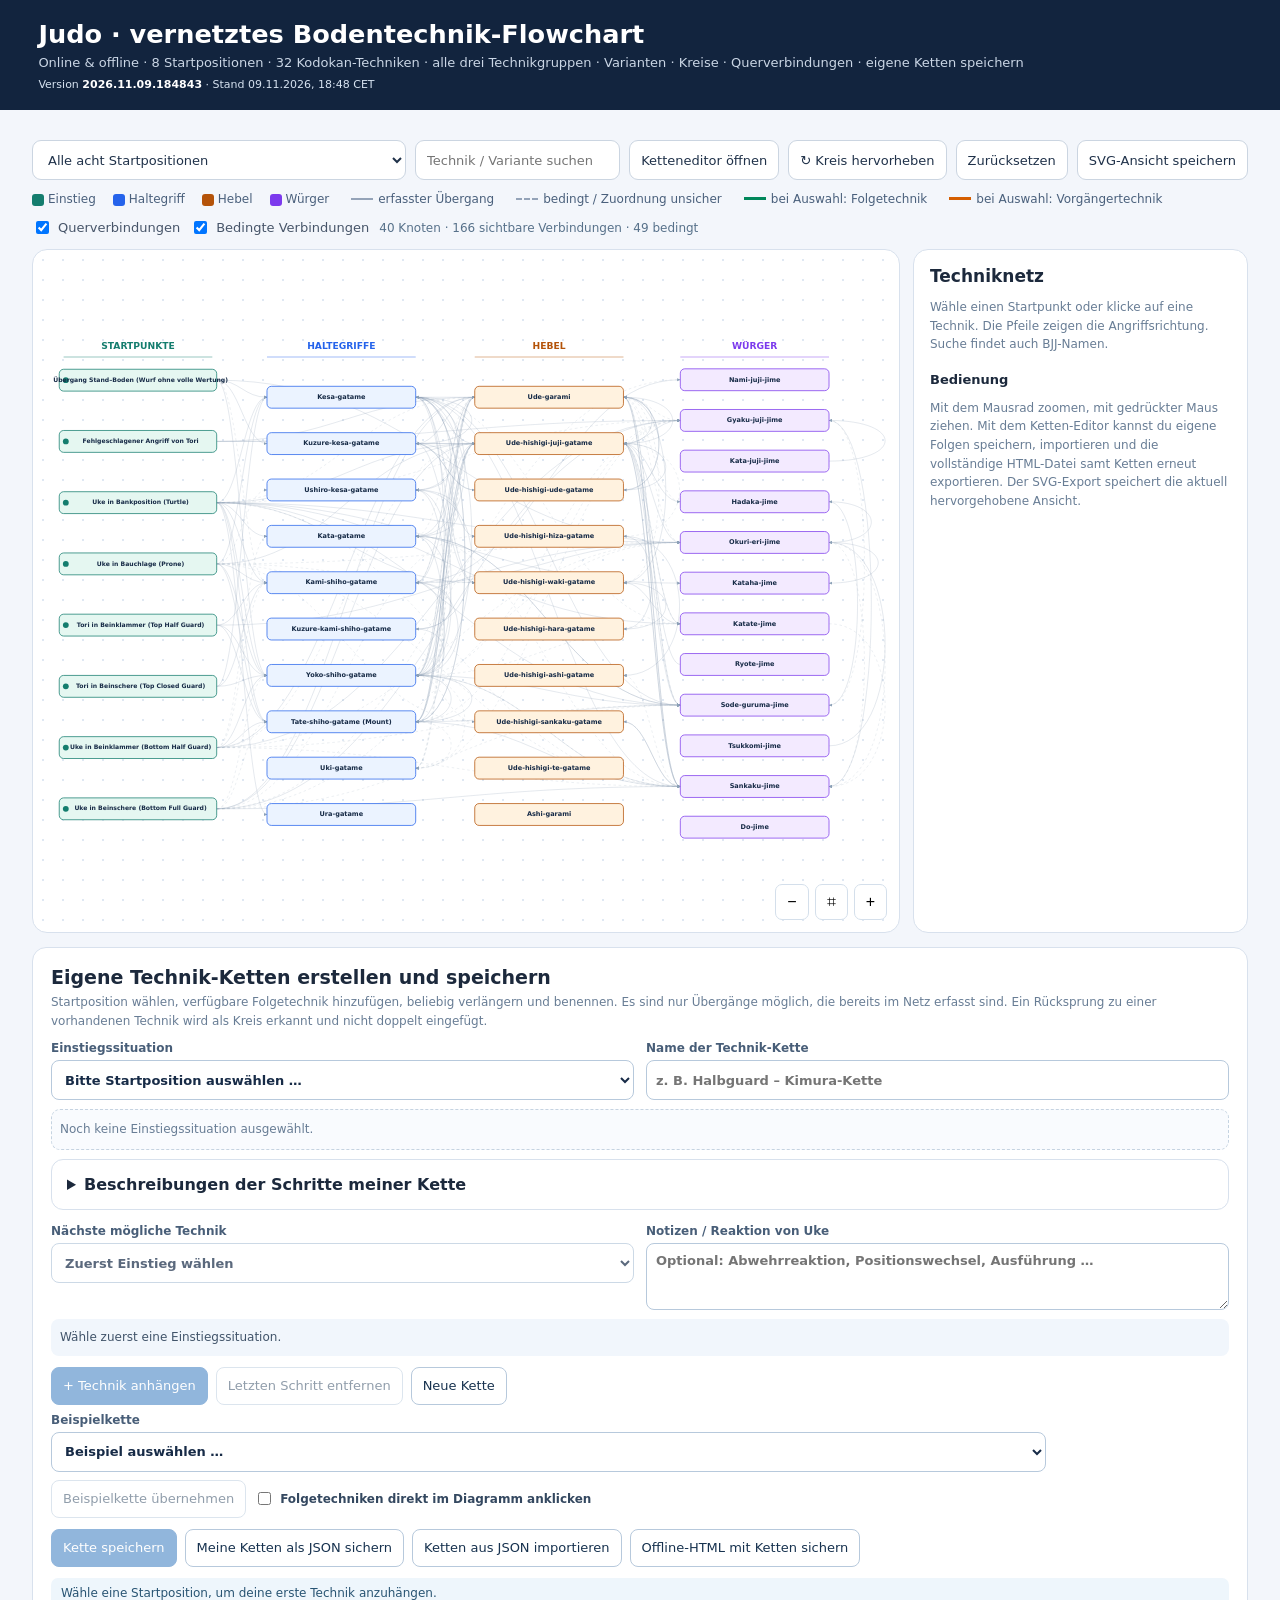
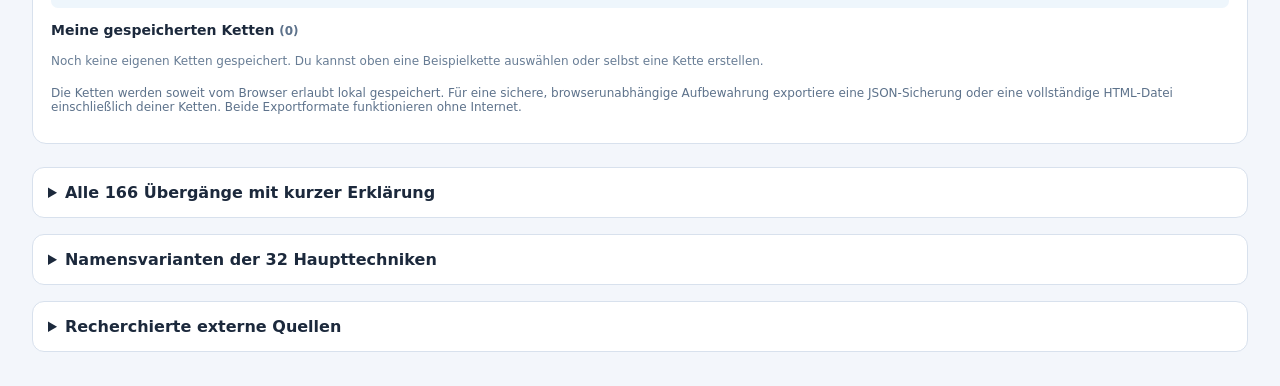
==== commit 7b59b385: "mehr quellen" ====
--- a/index.html
+++ b/index.html
@@ -1,5 +1,5 @@
 <!doctype html>
-<html lang="de"><head><meta charset="utf-8"><meta name="viewport" content="width=device-width,initial-scale=1"><meta name="color-scheme" content="light"><meta http-equiv="Cache-Control" content="no-cache, no-store, must-revalidate, max-age=0"><meta http-equiv="Pragma" content="no-cache"><meta http-equiv="Expires" content="0"><meta name="build-version" content="2026.11.09.183439"><meta name="build-date" content="09.11.2026, 18:34 CET"><title>Judo-Bodentechniknetz – interaktives Flowchart</title><meta name="description" content="Interaktives Judo-Bodentechniknetz mit 32 Kodokan-Techniken, acht Einstiegssituationen, Übergangsbeschreibungen und eigenem Ketteneditor.">
+<html lang="de"><head><meta charset="utf-8"><meta name="viewport" content="width=device-width,initial-scale=1"><meta name="color-scheme" content="light"><meta http-equiv="Cache-Control" content="no-cache, no-store, must-revalidate, max-age=0"><meta http-equiv="Pragma" content="no-cache"><meta http-equiv="Expires" content="0"><meta name="build-version" content="2026.11.09.184843"><meta name="build-date" content="09.11.2026, 18:48 CET"><title>Judo-Bodentechniknetz – interaktives Flowchart</title><meta name="description" content="Interaktives Judo-Bodentechniknetz mit 32 Kodokan-Techniken, acht Einstiegssituationen, Übergangsbeschreibungen und eigenem Ketteneditor.">
 <style>
 :root{font-family:system-ui,-apple-system,Segoe UI,Arial,sans-serif;color:#1c293c;background:#f3f6fb;font-synthesis:none}*{box-sizing:border-box}body{margin:0}header{background:#12243e;color:white;padding:19px clamp(16px,3vw,40px)}h1{margin:0;font-size:clamp(19px,2vw,28px)}header p{color:#cad6e5;margin:6px 0 0;font-size:13px}main{max-width:1800px;margin:auto;padding:18px clamp(12px,2.5vw,35px)}.bar{display:flex;flex-wrap:wrap;gap:9px;align-items:center;margin:12px 0}.bar select,.bar input,.bar button{border:1px solid #cbd5e1;padding:9px 11px;border-radius:9px;font:inherit;font-size:13px;background:white;color:#20324a;min-height:40px}.bar button{cursor:pointer}.bar button:hover{background:#eef3f9}.bar select{max-width:380px}.bar input[type=search]{min-width:170px;flex:1}.leg{display:flex;flex-wrap:wrap;align-items:center;gap:17px;font-size:12px;color:#4a607c;margin:10px 0}.lgbox{display:inline-block;width:12px;height:12px;border-radius:3px;margin-right:4px;vertical-align:middle}.s{background:#147d6e}.h{background:#2563eb}.k{background:#b45309}.w{background:#7c3aed}.chips{display:flex;flex-wrap:wrap;gap:10px;align-items:center;font-size:13px;color:#475569;margin:12px 0}.chips label{display:inline-flex;align-items:center;gap:6px;cursor:pointer}.layout{display:grid;grid-template-columns:minmax(0,1fr) minmax(255px,335px);gap:13px}.board{height:min(76vh,770px);min-height:510px;border-radius:15px;background:#fff;border:1px solid #d8e1ed;position:relative;overflow:hidden}.board svg{width:100%;height:100%;display:block;touch-action:none;cursor:grab;background:radial-gradient(#dfe8f3 .9px,transparent .9px) 0 0/20px 20px}.board svg:active{cursor:grabbing}.zoom{position:absolute;right:12px;bottom:12px;display:flex;gap:6px}.zoom button{border:1px solid #d4dfeb;background:white;padding:8px 11px;border-radius:7px;font-size:16px;cursor:pointer}.detail{background:white;border:1px solid #d8e1ed;border-radius:15px;padding:16px;overflow:auto;max-height:min(76vh,770px)}.detail h2{font-size:17px;margin:0 0 8px}.detail h3{font-size:13px;margin:18px 0 7px}.muted{color:#687d95;font-size:12px;line-height:1.55}.detail button{width:100%;text-align:left;background:#f7f9fc;border:1px solid #dee6f0;border-radius:7px;margin:3px 0;padding:8px;font-size:12px;cursor:pointer;color:#183147}.detail button:hover{background:#e8f3ff}.note{font-size:12px;line-height:1.55;color:#41546a;background:#f1f6fc;padding:9px;border-radius:8px;margin:8px 0}.cards{display:grid;grid-template-columns:repeat(auto-fit,minmax(300px,1fr));gap:10px}.chain{background:white;border:1px solid #d8e1ed;border-radius:11px;padding:14px;cursor:pointer;text-align:left;color:inherit;line-height:1.65}.chain:hover,.chain.sel{border-color:#3182ce;box-shadow:0 0 0 1px #3182ce}.chain small{color:#64748b}.chain .steps{font-size:13px;font-weight:600}.label{font-size:11px;font-weight:700;color:#087c6c;letter-spacing:.05em}.sect{display:flex;flex-wrap:wrap;justify-content:space-between;align-items:end;gap:8px;margin:22px 0 11px}.sect h2{margin:0;font-size:19px}.sect .muted{font-size:12px}.resources{margin:16px 0;background:white;border:1px solid #d8e1ed;border-radius:12px;padding:15px}.resources summary{font-weight:650;cursor:pointer}.resources a{color:#1259b4;overflow-wrap:anywhere}.resources ul{columns:2;line-height:1.9;font-size:12px}.downloadNote{font-size:12px;color:#526984;line-height:1.5}.foot{font-size:12px;color:#58718d;margin:18px 0 35px;line-height:1.55}.pill{display:inline-block;background:#e9f1ff;border-radius:100px;padding:2px 9px;color:#185c9f;font-size:11px;margin:2px}.linkdashed{border-bottom:2px dashed #94a3b8;display:inline-block;width:22px;margin:0 5px 3px}.linksolid{border-bottom:2px solid #94a3b8;display:inline-block;width:22px;margin:0 5px 3px}.stats{font-size:12px;color:#57718a}.empty{color:#7a8797;font-size:12px;padding:9px 0}button:focus-visible,input:focus-visible,select:focus-visible,summary:focus-visible{outline:3px solid #77b4ec;outline-offset:2px}@media(max-width:850px){.layout{grid-template-columns:1fr}.detail{max-height:320px}.board{min-height:470px;height:60vh}.resources ul{columns:1}}
 
@@ -47,9 +47,8 @@
 .detail .direction-heading{display:flex;align-items:center;gap:7px}.detail .direction-heading::before{content:'';width:11px;height:11px;border-radius:50%;flex:none}.detail .direction-heading.direction-next{color:#006b47}.detail .direction-heading.direction-next::before{background:#00875a}.detail .direction-heading.direction-previous{color:#9f4500}.detail .direction-heading.direction-previous::before{background:#d55e00}
 .detail button.direction-next{border-left:4px solid #00875a;background:#e8f6ef}.detail button.direction-next:hover{background:#d6efdf}.detail button.direction-previous{border-left:4px solid #d55e00;background:#fdf0e7}.detail button.direction-previous:hover{background:#f9e3d3}
 .buildinfo{font-size:11px;color:#d7e3f1;margin:8px 0 0}.buildinfo strong{color:#fff}
-.evidence{font-size:11px;line-height:1.45;color:#536b82;margin:3px 0 9px;padding-left:8px;border-left:2px solid #94b8d4}.evidence a{color:#145ca8}.transition-table .evidence{color:#536b82;margin:6px 0 0}.transition-table .uncertain .evidence{color:#536b82}
 </style></head>
-<body><header><h1>Judo · vernetztes Bodentechnik-Flowchart</h1><p>Online & offline · 8 Startpositionen · 32 Kodokan-Techniken · alle drei Technikgruppen · Varianten · Kreise · Querverbindungen · eigene Ketten speichern</p><p class="buildinfo">Version <strong>2026.11.09.183439</strong> · Stand 09.11.2026, 18:34 CET</p></header>
+<body><header><h1>Judo · vernetztes Bodentechnik-Flowchart</h1><p>Online & offline · 8 Startpositionen · 32 Kodokan-Techniken · alle drei Technikgruppen · Varianten · Kreise · Querverbindungen · eigene Ketten speichern</p><p class="buildinfo">Version <strong>2026.11.09.184843</strong> · Stand 09.11.2026, 18:48 CET</p></header>
 <main>
 <div class="bar"><select id="start" aria-label="Startposition auswählen"><option value="">Alle acht Startpositionen</option></select><input id="search" type="search" placeholder="Technik / Variante suchen …" aria-label="Technik suchen"><button id="openBuilder" type="button">Ketteneditor öffnen</button><button id="circles" type="button">↻ Kreis hervorheben</button><button id="reset" type="button">Zurücksetzen</button><button id="svgSave" type="button">SVG-Ansicht speichern</button></div>
 <div class="leg"><span><i class="lgbox s"></i>Einstieg</span><span><i class="lgbox h"></i>Haltegriff</span><span><i class="lgbox k"></i>Hebel</span><span><i class="lgbox w"></i>Würger</span><span><i class="linksolid"></i>erfasster Übergang</span><span><i class="linkdashed"></i>bedingt / Zuordnung unsicher</span><span><i class="linknext"></i>bei Auswahl: Folgetechnik</span><span><i class="linkprevious"></i>bei Auswahl: Vorgängertechnik</span></div>
@@ -86,7 +85,7 @@
 <details class="resources"><summary>Recherchierte externe Quellen</summary><ul id="sources"></ul></details>
 </main>
 <script type="application/json" id="embeddedCustomData">[]</script>
-<script>const DATA={"nodes":[{"id":"s0","name":"Übergang Stand–Boden (Wurf ohne volle Wertung)","group":"start","aliases":[]},{"id":"s1","name":"Fehlgeschlagener Angriff von Tori","group":"start","aliases":[]},{"id":"s7","name":"Uke in Bankposition (Turtle)","group":"start","aliases":["Turtle","Banklage","Bankposition"]},{"id":"s8","name":"Uke in Bauchlage (Prone)","group":"start","aliases":["Prone","Bauchlage","flach auf dem Bauch"]},{"id":"s3","name":"Tori in Beinklammer (Top Half Guard)","group":"start","aliases":[]},{"id":"s4","name":"Tori in Beinschere (Top Closed Guard)","group":"start","aliases":[]},{"id":"s5","name":"Uke in Beinklammer (Bottom Half Guard)","group":"start","aliases":[]},{"id":"s6","name":"Uke in Beinschere (Bottom Full Guard)","group":"start","aliases":[]},{"id":"h0","name":"Kesa-gatame","group":"hold","aliases":["Hon-kesa-gatame"]},{"id":"h1","name":"Kuzure-kesa-gatame","group":"hold","aliases":["Makura-kesa-gatame","Kashira-gatame","Kashira-kesa-gatame (?)"]},{"id":"h2","name":"Ushiro-kesa-gatame","group":"hold","aliases":["Gyaku-kesa-gatame","Ura-kesa-gatame (?)","Reverse scarf hold"]},{"id":"h3","name":"Kata-gatame","group":"hold","aliases":["Kuzure-kata-gatame","Gyaku-kata-gatame","Arm Triangle (BJJ, Würgeausführung)"]},{"id":"h4","name":"Kami-shiho-gatame","group":"hold","aliases":["Ura-shiho-gatame","Hon-kami-shiho-gatame","Kami-sankaku-gatame (?)"]},{"id":"h5","name":"Kuzure-kami-shiho-gatame","group":"hold","aliases":["Kami-sankaku-gatame (?)","Sankaku-osaekomi (?)","Gyaku-sankaku-osaekomi (?)"]},{"id":"h6","name":"Yoko-shiho-gatame","group":"hold","aliases":["Kuzure-yoko-shiho-gatame","Mune-gatame","Kata-osae-gatame","Gyaku-yoko-shiho-gatame (?)"]},{"id":"h7","name":"Tate-shiho-gatame","group":"hold","aliases":["Kuzure-tate-shiho-gatame","Tate-sankaku-gatame (?)","Mount (BJJ)","Full Mount","Montada","High Mount (Variante)","Low Mount (Variante)"]},{"id":"h8","name":"Uki-gatame","group":"hold","aliases":["Knieseitvierer (?)","Knee-on-belly (?)"]},{"id":"h9","name":"Ura-gatame","group":"hold","aliases":["Gyaku-yoko-shiho-gatame (historisch, ?)"]},{"id":"k0","name":"Ude-garami","group":"lever","aliases":["Nami-ude-garami","Gyaku-ude-garami","Americana","Kimura","Kannuki-gatame (teilweise)","Mune-garami"]},{"id":"k1","name":"Ude-hishigi-juji-gatame","group":"lever","aliases":["Juji-gatame","Nami-juji-gatame","Kami-juji-gatame","Gyaku-juji-gatame","Yoko-juji-gatame","Rolling armbar","Spinning armbar"]},{"id":"k2","name":"Ude-hishigi-ude-gatame","group":"lever","aliases":["Ude-gatame","Nami-ude-gatame","Gyaku-ude-gatame","Mune-ude-gatame","Hizi-makikomi"]},{"id":"k3","name":"Ude-hishigi-hiza-gatame","group":"lever","aliases":["Hiza-gatame","Kami-hiza-gatame","Yoko-hiza-gatame","Ryo-hiza-gatame"]},{"id":"k4","name":"Ude-hishigi-waki-gatame","group":"lever","aliases":["Waki-gatame","Gyaku-waki-gatame","Waki-garami (?)"]},{"id":"k5","name":"Ude-hishigi-hara-gatame","group":"lever","aliases":["Hara-gatame","Gyaku-hara-gatame","Kuzure-hara-gatame","Kesa-hara-gatame (?)"]},{"id":"k6","name":"Ude-hishigi-ashi-gatame","group":"lever","aliases":["Ashi-gatame","Kesa-ashi-gatame","Kesa-garami (?)"]},{"id":"k7","name":"Ude-hishigi-sankaku-gatame","group":"lever","aliases":["Sankaku-gatame","Omote-sankaku-gatame (?)","Ura-sankaku-gatame (?)"]},{"id":"k8","name":"Ude-hishigi-te-gatame","group":"lever","aliases":["Te-gatame","Yoko-ude-hishigi (?)","Gyaku-tebuki (?)"]},{"id":"k9","name":"Ashi-garami","group":"lever","aliases":["Beinhebel (Kodokan)","historischer deutscher Namenskonflikt mit Armhebeln"]},{"id":"w0","name":"Nami-juji-jime","group":"choke","aliases":["Narubi-juji-jime","Narabi-juji-jime (?)"]},{"id":"w1","name":"Gyaku-juji-jime","group":"choke","aliases":["Yoko-juji-jime","Cross-collar choke (griffabhängig)","Marhenke-Würger (?)"]},{"id":"w2","name":"Kata-juji-jime","group":"choke","aliases":["Tomoe-jime","Ebi-jime (?)","Ura-juji-jime (?)"]},{"id":"w3","name":"Hadaka-jime","group":"choke","aliases":["Ushiro-jime","Rear naked choke","Ebi-garami (?)"]},{"id":"w4","name":"Okuri-eri-jime","group":"choke","aliases":["Gyaku-okuri-eri-jime","Koshi-jime","Jigoku-jime","Ohten-jime","Bow-and-arrow choke","Clock choke","Sliding collar choke"]},{"id":"w5","name":"Kataha-jime","group":"choke","aliases":["Kaeshi-jime","Gyaku-kaeshi-jime","Gyaku-kataha-jime (?)"]},{"id":"w6","name":"Katate-jime","group":"choke","aliases":["Ebi-jime (?)","Kami-shiho-jime (?)","Paper-cutter choke (?)"]},{"id":"w7","name":"Ryote-jime","group":"choke","aliases":["Morote-jime","Maki-komi-jime","Kensui-jime (?)"]},{"id":"w8","name":"Sode-guruma-jime","group":"choke","aliases":["Ezekiel choke","Ärmelradwürgen","No-gi Ezekiel (Ausführungsvariante)"]},{"id":"w9","name":"Tsukkomi-jime","group":"choke","aliases":["Tsuki-komi-jime","Eri-tsukkomi-jime (?)"]},{"id":"w10","name":"Sankaku-jime","group":"choke","aliases":["Mae-sankaku-jime","Yoko-sankaku-jime","Ushiro-sankaku-jime","Omote-sankaku-jime","Ura-sankaku-jime","Triangle choke","Reverse triangle"]},{"id":"w11","name":"Do-jime","group":"choke","aliases":["Körperpresswürgen","verbotene historische Technik"]}],"edges":[{"a":"s0","b":"h1","uncertain":false,"note":"Nach einem unvollständig bewerteten Wurf seitlich am Oberkörper bleiben und Kopf sowie nahen Arm in Kuzure-kesa-gatame sichern; etwa nach O-goshi.","added":false},{"a":"s0","b":"h0","uncertain":false,"note":"Nach einer seitlichen Landung unmittelbar Hüfte neben Uke absetzen und Kopf sowie Arm für Kesa-gatame kontrollieren.","added":false},{"a":"s0","b":"h6","uncertain":false,"note":"Nach dem Wurf seitlich über Ukes Oberkörper bleiben und die Brust-Schulter-Kontrolle zu Yoko-shiho-gatame ausbauen.","added":false},{"a":"s0","b":"w4","uncertain":false,"note":"Dreht Uke nach dem Wurf in Bauch-/Banklage, den Kragen sichern und erst aus passender seitlicher beziehungsweise rückwärtiger Position Okuri-eri-jime ansetzen.","added":false},{"a":"s1","b":"w1","uncertain":false,"note":"Scheitert ein Opferwurf und Tori landet unten, Uke zwischen die Beine nehmen und bei vorhandenen Kragengriffen zur Kreuzwürge ansetzen; Griffstellung prüfen.","added":false},{"a":"s1","b":"k0","uncertain":false,"note":"Nach einem misslungenen Opferwurf die untere Guard/Beinklammer herstellen, Ukes Arm isolieren und einen Kimura-/Ude-garami-Ansatz beginnen.","added":false},{"a":"s1","b":"k1","uncertain":false,"note":"Nach einem misslungenen Angriff die Armkontrolle halten, einen Winkel zum Oberkörper schaffen und Juji-gatame aus Guard oder Übergang ansetzen.","added":false},{"a":"s3","b":"h6","uncertain":false,"note":"Zuerst das eingeklemmte Bein aus Ukes Half Guard lösen; anschließend seitlich passieren und Yoko-shiho-gatame sichern.","added":false},{"a":"s3","b":"h7","uncertain":false,"note":"Beinklammer lösen, Ukes Hüfte kontrollieren und in die Reitposition (Mount) zu Tate-shiho-gatame aufsteigen.","added":false},{"a":"s3","b":"h4","uncertain":false,"note":"Das geklammerte Bein befreien und um Ukes Kopfseite zur Nord-Süd-Kontrolle in Kami-shiho-gatame passieren.","added":false},{"a":"s3","b":"w4","uncertain":false,"note":"Dreht Uke sich aus der Half Guard in Banklage oder gibt den Rücken frei, den Kragen von hinten übernehmen und Okuri-eri-jime ansetzen.","added":false},{"a":"s4","b":"h6","uncertain":false,"note":"Ukes geschlossene Guard zuerst öffnen; dann seitlich passieren und den Oberkörper mit Yoko-shiho-gatame kontrollieren.","added":false},{"a":"s4","b":"h4","uncertain":false,"note":"Die Guard öffnen, an Ukes Beinen vorbei zur Kopfseite passieren und Kami-shiho-gatame festigen.","added":false},{"a":"s4","b":"h0","uncertain":false,"note":"Nach dem Öffnen und Passieren von Ukes Guard in die seitliche Kopf-Arm-Kontrolle für Kesa-gatame wechseln.","added":false},{"a":"s5","b":"k0","uncertain":false,"note":"Direkter Kimura-/Ude-garami-Ansatz aus der unteren Half Guard.","added":false},{"a":"s5","b":"h7","uncertain":false,"note":"Sweep, danach Reitposition; nicht unmittelbar aus der unteren Half Guard.","added":true},{"a":"s5","b":"h6","uncertain":false,"note":"Sweep, danach seitliche Oberlage; nicht unmittelbar aus der unteren Half Guard.","added":false},{"a":"s5","b":"w1","uncertain":false,"note":"Zunächst Rückgewinnung der vollständigen Guard; anschließend Kragenwürge (Griffvariante prüfen).","added":false},{"a":"s6","b":"w1","uncertain":false,"note":"Kreuzkragenwürger; genaue Nami-/Gyaku-/Kata-Ausführung griffabhängig.","added":false},{"a":"s6","b":"k0","uncertain":false,"note":"Kimura aus der unteren geschlossenen Guard.","added":false,"evidence":[{"sourceId":"youtube-kaze-uta-closed-guard-ude-garami","locator":"Titel und Videobeschreibung nennen Ude-garami aus Closed Guard.","evidenceLevel":"direct-video-description","reviewedAt":"2026-11-09"},{"sourceId":"youtube-dojo-system-closed-guard-submissions","locator":"Kapitel 09:15: „Ude-Garami or Omoplata (arm lock)“.","evidenceLevel":"direct-video-chapter","reviewedAt":"2026-11-09"}]},{"a":"s6","b":"k1","uncertain":false,"note":"Juji-gatame aus geschlossener Guard.","added":false,"evidence":[{"sourceId":"youtube-dojo-system-closed-guard-submissions","locator":"Kapitel 01:09: „Juji-gatame (arm lock)“.","evidenceLevel":"direct-video-chapter","reviewedAt":"2026-11-09"}]},{"a":"s6","b":"w10","uncertain":false,"note":"Sankaku-jime aus geschlossener Guard.","added":false,"evidence":[{"sourceId":"youtube-dojo-system-closed-guard-submissions","locator":"Kapitel 11:53: „Sankaku-Jime (choke)“.","evidenceLevel":"direct-video-chapter","reviewedAt":"2026-11-09"}]},{"a":"s6","b":"k3","uncertain":true,"note":"Aus der unteren geschlossenen Guard den Arm kontrollieren und das Knie als Hebelstütze zu Ude-hishigi-hiza-gatame einsetzen; Griff- und Beinposition variieren.","added":true,"evidence":[{"sourceId":"youtube-dojo-system-closed-guard-submissions","locator":"Kapitel 05:39: „Hiza-Gatame (arm lock)“ aus Closed Guard.","evidenceLevel":"direct-video-chapter","reviewedAt":"2026-11-09"}]},{"a":"h0","b":"h1","uncertain":false,"note":"Tori löst beziehungsweise verändert den Kopf-/Armgriff, hält den Oberkörper aber seitlich fest und übernimmt eine Kuzure-kesa-Variante.","added":false},{"a":"h0","b":"h6","uncertain":false,"note":"Uke dreht oder drückt gegen die Schärpenhalte; Tori richtet sich zur Brustkontrolle aus und sichert Yoko-shiho-gatame.","added":false},{"a":"h0","b":"h3","uncertain":false,"note":"Aus der Kopf-Arm-Kontrolle wird Ukes Arm eng an den Hals geführt; Tori stellt seine Schulterkontrolle auf Kata-gatame um.","added":false},{"a":"h0","b":"h2","uncertain":false,"note":"Tori dreht die Hüfte zur Gegenseite und wechselt bei erhaltener Oberkörperkontrolle in Ushiro-kesa-gatame.","added":false},{"a":"h0","b":"h7","uncertain":false,"note":"Uke drückt sich seitlich aus Kesa heraus; Tori folgt über die Hüfte und übernimmt nach einem Lagewechsel die Reitposition.","added":false},{"a":"h0","b":"k3","uncertain":false,"note":"Uke stemmt einen Arm gegen Toris Brust; Tori isoliert den gestreckten Arm und nutzt das Knie als Hebelstütze.","added":false},{"a":"h0","b":"k4","uncertain":false,"note":"Uke schiebt mit dem Arm zwischen die Körper; Tori behält die Armkontrolle und verlagert die Hebelwirkung in die Achsel.","added":false},{"a":"h0","b":"k1","uncertain":false,"note":"Uke bietet bei der Befreiung einen gestreckten Arm an; Tori löst die Schärpenhalte kontrolliert und übernimmt Juji-gatame.","added":false},{"a":"h0","b":"k0","uncertain":false,"note":"Aus der seitlichen Halteposition wird ein gebeugter, von Uke zur Abwehr eingesetzter Arm isoliert und mit Ude-garami angegriffen.","added":false,"evidence":[{"sourceId":"youtube-welcome-mat-kesa-ude-garami","locator":"Titel und Beschreibung: Ude-garami aus Kesa-gatame.","evidenceLevel":"direct-video-description","reviewedAt":"2026-11-09"}]},{"a":"h0","b":"w10","uncertain":false,"note":"Tori muss die reine Schärpenhalte verlassen, Ukes Kopf und Arm isolieren und in eine für Sankaku geeignete Beinposition wechseln.","added":false},{"a":"h0","b":"w8","uncertain":false,"note":"Bei erhaltener seitlicher Kopf-Arm-Kontrolle den eigenen Ärmel für Sode-guruma-jime nutzen; die konkrete Position entscheidet über die Würgewirkung.","added":false},{"a":"h0","b":"w6","uncertain":true,"note":"Positionsabhängig: Kontrolle von Kopf und Kragen übernehmen und einen einhändigen Würgegriff ansetzen; die genaue Katate-jime-Ausführung ist zu prüfen.","added":false},{"a":"h1","b":"h2","uncertain":false,"note":"Uke dreht sich zur freien Seite; Tori lässt den seitlichen Oberkörperkontakt bestehen und kehrt die Hüftausrichtung zu Ushiro-kesa um.","added":false},{"a":"h1","b":"k0","uncertain":false,"note":"Uke drückt mit dem freien Arm gegen Toris Kopf oder Schulter; der abwehrende Arm wird für Ude-garami fixiert.","added":false},{"a":"h1","b":"k2","uncertain":false,"note":"Uke streckt einen Arm zur Befreiung; Tori kontrolliert die Schulter und setzt einen geraden Ude-gatame-Armhebel an.","added":false},{"a":"h1","b":"k4","uncertain":false,"note":"Uke schiebt den Arm gegen Tori; Tori behält ihn und verlagert den Angriff zum Achselstreckhebel Waki-gatame.","added":false},{"a":"h1","b":"k1","uncertain":false,"note":"Einen frei werdenden Arm isolieren, die Halteposition lösen und unter Beinkontrolle zum Kreuzarmhebel wechseln.","added":false},{"a":"h2","b":"h6","uncertain":false,"note":"Aus der rückwärtigen Schärpenhalte richtet Tori die Brust wieder über Uke und übernimmt seitliche Vierpunkte-Kontrolle.","added":false},{"a":"h2","b":"h3","uncertain":false,"note":"Tori hält Kopf und angehobenen Arm zusammen und ersetzt die rückwärtige Schärpenhalte durch Kata-gatame.","added":false},{"a":"h3","b":"h0","uncertain":false,"note":"Wenn Ukes Schulterarmkontrolle gelockert oder umgestellt wird, die Hüfte zur Schärpenhalte drehen und Kesa-gatame übernehmen.","added":false},{"a":"h3","b":"w8","uncertain":false,"note":"Aus Kopf-Arm-Kontrolle und geeigneter Ärmelposition den Sode-guruma-Würgeansatz herstellen; zuvor ggf. den Griff verändern.","added":true},{"a":"h3","b":"w10","uncertain":true,"note":"Erst Lage und Beinkontrolle ändern: den isolierten Arm in eine Dreiecksposition übernehmen und Sankaku-jime versuchen; kein direkter Wechsel ohne Positionsarbeit.","added":false},{"a":"h4","b":"h5","uncertain":false,"note":"Uke versucht, aus der oberen Vierpunktehalte herauszukommen; Tori verändert Hand-/Schultergriff und bleibt in Kuzure-kami-shiho-gatame.","added":false},{"a":"h4","b":"k0","uncertain":false,"note":"Aus der Nord-Süd-Kontrolle einen gebeugten Arm abtrennen und mit Kimura-/Ude-garami-Griff übernehmen.","added":false,"evidence":[{"sourceId":"youtube-judo-advantage-kami-ude-garami","locator":"Titel und Beschreibung: Ude-garami aus Kami-shiho-gatame.","evidenceLevel":"direct-video-description","reviewedAt":"2026-11-09"}]},{"a":"h4","b":"k1","uncertain":false,"note":"Ukes Arm aus der Nord-Süd-Halte isolieren; Tori dreht seitlich um den Kopf und führt das Bein zum Kreuzarmhebel.","added":false},{"a":"h5","b":"h2","uncertain":false,"note":"Uke brückt oder dreht auf die Seite; Tori folgt mit der Hüfte und übernimmt Ushiro-kesa-gatame.","added":false},{"a":"h5","b":"h6","uncertain":false,"note":"Aus Kuzure-kami-shiho um Ukes Schulter zur Seite wandern und die Brust-Schulter-Kontrolle für Yoko-shiho-gatame sichern.","added":false},{"a":"h6","b":"h7","uncertain":false,"note":"Bei kontrolliertem Oberkörper über Ukes Hüfte steigen und aus Side Control die Reitposition (Mount) herstellen.","added":false},{"a":"h6","b":"h4","uncertain":false,"note":"Tori dreht aus der Seitenkontrolle um Ukes Kopf zur Nord-Süd-Position und übernimmt Kami-shiho-gatame.","added":true},{"a":"h6","b":"h8","uncertain":true,"note":"Uke zieht sich seitlich zusammen; Tori setzt Knie-/Beinkontrolle ein und wechselt in eine Uki-gatame-Ausführung, sofern deren Kodokan-Kriterien erfüllt sind.","added":false},{"a":"h6","b":"h0","uncertain":false,"note":"Kopf und nahen Arm zusammenfassen, Hüfte zum Boden drehen und die seitliche Brustkontrolle in Kesa-gatame ändern.","added":false},{"a":"h6","b":"h2","uncertain":false,"note":"Tori dreht sich mit dem Rücken zu Ukes Kopf und übernimmt die rückwärtige Schärpenhalte, ohne die Schulterkontrolle aufzugeben.","added":false},{"a":"h6","b":"h3","uncertain":false,"note":"Uke stemmt mit einem Arm gegen Tori; Tori führt den Arm zur Kopfkontrolle und schließt Kata-gatame.","added":true},{"a":"h6","b":"k0","uncertain":false,"note":"Uke stützt beim Befreiungsversuch den Arm gegen Toris Körper; Tori isoliert den gebeugten Ellenbogen für Ude-garami.","added":false},{"a":"h6","b":"k1","uncertain":false,"note":"Uke streckt den Arm, um Abstand zu schaffen; Tori kontrolliert ihn, schwenkt die Beine über und setzt Juji-gatame an.","added":false},{"a":"h6","b":"w10","uncertain":false,"note":"Kopf und nahen Arm isolieren, Bein über Schulter/Kopf führen und aus der seitlichen Lage in Yoko-sankaku-jime übergehen.","added":false},{"a":"h6","b":"w1","uncertain":true,"note":"Bei geeignetem Kragengriff aus Side Control an einen Kreuzkragenwürger anschließen; ob Gyaku-juji-jime zutrifft, hängt von den Griffen ab.","added":false},{"a":"h6","b":"w6","uncertain":true,"note":"Tori nutzt seitliche Schulter-/Kragenkontrolle für eine einhändige Würge; Paper-cutter ist nicht in jeder Ausführung eindeutig Katate-jime.","added":false},{"a":"h6","b":"w8","uncertain":false,"note":"Aus der seitlichen Kopf-Arm-Kontrolle wird ein Ärmelgriff frei; Tori greift mit Sode-guruma-jime an.","added":false},{"a":"h7","b":"h0","uncertain":false,"note":"Uke dreht aus der Reitposition auf die Seite; Tori steigt seitlich ab und fixiert Kopf und Arm mit Kesa-gatame.","added":false},{"a":"h7","b":"h6","uncertain":false,"note":"Uke stellt eine Beinklammer her oder brückt aus Mount; Tori wechselt in seitliche Brustkontrolle zu Yoko-shiho-gatame.","added":false},{"a":"h7","b":"h3","uncertain":false,"note":"In Mount einen Arm über Ukes Kopf isolieren, Kopf und Arm zusammenführen und die Kopf-Arm-Kontrolle zu Kata-gatame verändern.","added":false},{"a":"h7","b":"k0","uncertain":false,"note":"Uke schiebt von unten gegen Toris Brust; Tori fixiert einen gebeugten Arm für Americana-/Ude-garami.","added":false},{"a":"h7","b":"k1","uncertain":false,"note":"Uke streckt einen Arm oder dreht sich zur Seite; Tori isoliert die Schulter, dreht sich seitlich und übernimmt Juji-gatame.","added":false},{"a":"h7","b":"w1","uncertain":true,"note":"Aus der Reitposition beide Kragen greifen und eine Kreuzwürge ansetzen; Gyaku-juji-jime nur bei passender Griffstellung.","added":false},{"a":"h7","b":"w10","uncertain":false,"note":"Uke verteidigt die obere Kontrolle mit einem Arm; Tori isoliert ihn, bringt ein Bein über Kopf/Schulter und formt Mounted Sankaku.","added":false},{"a":"h7","b":"w8","uncertain":false,"note":"Aus Mount mit freier Ärmel-/Unterarmkontrolle den Sode-guruma-Würger ansetzen; Ukes Hals muss zugänglich bleiben.","added":false},{"a":"h8","b":"h7","uncertain":true,"note":"Aus einer Kniekontrolle die Hüfte nachführen und kontrolliert in Mount steigen; Uki-gatame und BJJ-Knee-on-belly sind nicht immer identisch.","added":false},{"a":"h8","b":"k1","uncertain":true,"note":"Uke drückt gegen das belastende Knie und streckt den Arm; Tori kontrolliert ihn und steigt in Juji-gatame um.","added":false},{"a":"h8","b":"k0","uncertain":true,"note":"Uke wehrt die Kniekontrolle mit dem Arm ab; Tori fixiert den gebeugten Arm für eine Kimura-/Americana-Variante.","added":false},{"a":"h8","b":"w1","uncertain":true,"note":"Aus erhöhter Kniekontrolle einen Kreuzkragengriff herstellen; die genaue Juji-jime-Variante hängt von der Handstellung ab.","added":false},{"a":"k0","b":"k1","uncertain":false,"note":"Uke verriegelt die Hände oder streckt den Arm gegen Kimura/Americana; Tori nutzt die Armkontrolle und richtet den Kreuzarmhebel ein.","added":false},{"a":"k0","b":"k2","uncertain":false,"note":"Uke streckt den Arm, um dem Beugehebel auszuweichen; Tori behält die Schulterkontrolle und geht zum geraden Ude-gatame über.","added":false},{"a":"k0","b":"k4","uncertain":false,"note":"Einen blockierten Schulterhebel durch Verlagerung der Armkontrolle zur Achsel als Waki-gatame fortsetzen; Variante und Lage prüfen.","added":false},{"a":"k0","b":"h7","uncertain":false,"note":"Der Schulterhebel wird zugunsten von Kontrolle gelöst; Tori schiebt die Hüfte über Uke und übernimmt Mount.","added":false},{"a":"k0","b":"w10","uncertain":false,"note":"Aus der Kimura-Kontrolle Winkel und Beinposition ändern; der angehobene Arm eröffnet einen Triangle-/Sankaku-Ansatz.","added":true},{"a":"k0","b":"w8","uncertain":true,"note":"Kimura-Kontrolle zur Kopf-Arm-Kontrolle lösen und den Ärmel für Ezekiel-/Sode-guruma-jime nutzen; positionsabhängig.","added":false},{"a":"k0","b":"w4","uncertain":true,"note":"Kimura-Kontrolle → Rückenübernahme → Bow-and-arrow-Würger; nicht ohne Lagewechsel.","added":true},{"a":"k0","b":"h3","uncertain":true,"note":"Der für Americana angehobene Ellenbogen kann zur Kopf-Arm-Kontrolle genutzt werden; anschließend Kata-gatame sichern.","added":false},{"a":"k1","b":"k0","uncertain":false,"note":"Uke verschränkt die Hände und blockiert den Armstreckhebel; Tori isoliert den anderen oder gebeugten Arm für Ude-garami.","added":false},{"a":"k1","b":"k3","uncertain":true,"note":"Aus einem abgewehrten Kreuzarmhebel wird der Arm anders zwischen Knie und Körper kontrolliert; Zuordnung zu Hiza-gatame ist variantenabhängig.","added":false},{"a":"k1","b":"h6","uncertain":false,"note":"Tori gibt den Hebel auf, bleibt oben und übernimmt nach Zurückführen der Beine Yoko-shiho-gatame.","added":false},{"a":"k1","b":"h7","uncertain":false,"note":"Uke zieht den Arm zurück; Tori folgt mit der Hüfte und stellt Mount als stabile Oberlage wieder her.","added":false},{"a":"k1","b":"h8","uncertain":true,"note":"Bei Aufgabe des Juji-Ansatzes über die Knieposition zur seitlichen Kontrolle zurückkehren; Uki-gatame nur bei passender Ausführung.","added":false},{"a":"k1","b":"w10","uncertain":false,"note":"Uke zieht den Arm aus Juji-gatame heraus; Tori behält den Winkel und schließt die Beine zur Dreieckswürge.","added":true,"evidence":[{"sourceId":"youtube-karl-richard-frey-juji-sankaku","locator":"Titel und Beschreibung: „Juji Gatame Into Sankaku Jime“.","evidenceLevel":"direct-video-description","reviewedAt":"2026-11-09"}]},{"a":"k1","b":"w8","uncertain":false,"note":"Wenn Uke den Arm zusammenzieht oder schützt, Bein- und Armkontrolle lösen und eine geeignete Ärmelposition für Sode-guruma herstellen.","added":false},{"a":"k1","b":"w6","uncertain":true,"note":"Nach Abwehr des Armhebels zur oberen Kragen-/Schulterkontrolle zurückkehren und Katate-jime versuchen; Paper-cutter-Zuordnung ungeklärt.","added":false},{"a":"k2","b":"k0","uncertain":false,"note":"Uke beugt den gegen Ude-gatame gestreckten Arm; Tori übernimmt ihn zum Schulterbeugehebel Ude-garami.","added":false},{"a":"k2","b":"k1","uncertain":false,"note":"Tori isoliert den gestreckten Arm weiter und verändert Körperwinkel und Beinstellung zum Kreuzarmhebel.","added":false},{"a":"k2","b":"h1","uncertain":false,"note":"Nach Aufgabe des Streckhebels Kopf und Arm seitlich zusammennehmen und Kuzure-kesa-gatame als Kontrolle sichern.","added":false},{"a":"k3","b":"k6","uncertain":false,"note":"Tori verlagert die Hebelwirkung vom Knie auf das Bein und stellt einen Ashi-gatame-Armhebel her; konkrete Ausführung prüfen.","added":false},{"a":"k3","b":"k5","uncertain":false,"note":"Der Arm wird neu fixiert; statt Kniekontrolle nutzt Tori die Bauch-/Körpervorderseite als Hebelstütze.","added":false},{"a":"k4","b":"k0","uncertain":true,"note":"Wird der gestreckte Arm in Waki-gatame gebeugt, kann ein erneuter Ude-garami-Ansatz möglich werden; deutlicher Kontrollwechsel nötig.","added":false},{"a":"k5","b":"k4","uncertain":false,"note":"Aus Hara-gatame den fixierten Arm zur Achselkontrolle umlegen und Waki-gatame anschließen.","added":false},{"a":"k7","b":"w10","uncertain":false,"note":"Die bereits bestehende Sankaku-Beinkontrolle wird nicht mehr zum Armhebel, sondern zum Würgen verwendet.","added":false},{"a":"k7","b":"h6","uncertain":true,"note":"Die Dreieckskontrolle lösen und, falls Tori in Oberlage kommt, die Seitenkontrolle übernehmen; kein direkt gesicherter Wechsel.","added":false},{"a":"w0","b":"h4","uncertain":false,"note":"Den Kreuzkragenwürgegriff lösen, oberhalb von Ukes Kopf bleiben und mit Kami-shiho-gatame sichern; genaue Ausgangslage prüfen.","added":false},{"a":"w1","b":"k1","uncertain":false,"note":"Uke richtet sich gegen den Kreuzkragenwürger auf oder bringt den Arm zur Abwehr; Tori isoliert diesen und schwenkt zum Juji-gatame.","added":true},{"a":"w1","b":"w10","uncertain":false,"note":"Uke wehrt den Kragenwürger mit einem Arm ab; Tori nutzt die Armposition und schließt die Beine zu Sankaku-jime.","added":true},{"a":"w1","b":"k0","uncertain":true,"note":"Ukes Armverteidigung gegen den Kragenwürger kann zur Kimura-Kontrolle genutzt werden; erforderlicher Positionswechsel ist variantenabhängig.","added":false},{"a":"w2","b":"w1","uncertain":false,"note":"Bei Verteidigung gegen die erste Kreuzwürge wird die Kragengriffstellung zu Gyaku-juji-jime umgefasst.","added":false},{"a":"w3","b":"w8","uncertain":false,"note":"Uke schützt den Hals vor Hadaka-jime; Tori verändert Arm-/Ärmelgriff und versucht einen Sode-guruma-Ansatz.","added":false},{"a":"w3","b":"k1","uncertain":false,"note":"Uke greift den würgenden Arm, um den Hals zu schützen; Tori isoliert den Verteidigungsarm für Juji-gatame, ggf. nach Lagewechsel.","added":true},{"a":"w4","b":"w3","uncertain":false,"note":"Rückenkontrolle bleibt; Wechsel vom Kragen- zum freien Würgegriff.","added":true},{"a":"w4","b":"w5","uncertain":false,"note":"Uke verteidigt den rückwärtigen Kragenzug; Tori bindet einen Arm zusätzlich ein und wechselt zu Kataha-jime.","added":false},{"a":"w4","b":"k1","uncertain":false,"note":"Uke blockiert den Kragenwürger und stellt den Arm zur Abwehr; Tori kontrolliert ihn und wechselt in eine Juji-gatame-Position.","added":false},{"a":"w4","b":"h4","uncertain":false,"note":"Der Kragenwürger wird aufgegeben; nach Umdrehen von Uke und Wechsel an dessen Kopf sichert Tori Kami-shiho-gatame.","added":false},{"a":"w4","b":"w10","uncertain":true,"note":"Nach aufgegebener Rückenkontrolle und deutlichem Positionswechsel kann eine Dreiecksposition entstehen; direkte Würgefolge nicht belegt.","added":false},{"a":"w6","b":"k1","uncertain":false,"note":"Uke drückt gegen den einhändigen Würgegriff und bietet den gestreckten Arm; Tori isoliert ihn für Juji-gatame.","added":false},{"a":"w6","b":"k4","uncertain":false,"note":"Uke führt den Abwehrarm an Toris Oberkörper; der Arm kann nach Positionswechsel in Waki-gatame geführt werden.","added":false},{"a":"w6","b":"w10","uncertain":true,"note":"Aus einem abgewehrten Katate-/Paper-cutter-Würgeansatz den angehobenen Arm nutzen, um eine Dreieckskontrolle herzustellen; genaue Zuordnung prüfen.","added":false},{"a":"w7","b":"k1","uncertain":false,"note":"Wenn die beidhändige Würge nicht greift, den abwehrenden Arm isolieren und nach Lagewechsel zum Kreuzarmhebel wechseln.","added":false},{"a":"w8","b":"w1","uncertain":true,"note":"Uke hebt Kinn und Hände gegen Sode-guruma; Tori übernimmt die Kragen für eine Kreuzwürge, deren Griffform zu prüfen ist.","added":false},{"a":"w8","b":"k0","uncertain":false,"note":"Uke schiebt den eigenen Arm gegen die Ärmelwürge; Tori isoliert den gebeugten Arm und greift Ude-garami an.","added":false},{"a":"w8","b":"h3","uncertain":false,"note":"Ukes Abwehrarm wird an den Kopf geführt; statt der Würge übernimmt Tori eine Kopf-Arm-Kontrolle als Kata-gatame.","added":false},{"a":"w9","b":"w4","uncertain":false,"note":"Den Tsukkomi-Kragendruck in einen Zug-/Rückenkontrollgriff ändern und eine Okuri-eri-jime-Variante ansetzen.","added":false},{"a":"w10","b":"k1","uncertain":false,"note":"Uke richtet sich auf oder löst die Dreieckswürge; Tori isoliert den eingeklemmten Arm für Juji-gatame.","added":true},{"a":"w10","b":"k0","uncertain":false,"note":"Uke blockiert Sankaku mit einem gebeugten Arm; Tori kontrolliert diesen und setzt Kimura-/Americana-Ude-garami an.","added":true},{"a":"w10","b":"k7","uncertain":false,"note":"Dreieckskontrolle wird statt Würge zum Armhebel genutzt.","added":true},{"a":"w10","b":"k6","uncertain":true,"note":"Den im Dreieck gefangenen Arm anders mit dem Bein belasten und als Ashi-gatame hebeln; die genaue Kodokan-Zuordnung ist unsicher.","added":false},{"a":"w10","b":"w4","uncertain":true,"note":"Sankaku aufgeben und über Positionswechsel Ukes Rücken/Kragen kontrollieren; kein direkter Wechsel ohne Rückenübernahme.","added":false},{"a":"w10","b":"h6","uncertain":true,"note":"Dreieckskontrolle öffnen und nach erfolgreichem Sweep oder Lagewechsel Yoko-shiho-gatame festigen.","added":false},{"a":"s5","b":"w4","uncertain":true,"note":"Zuerst Rückenübernahme (Underhook/Back Take), danach Kragenwürge.","added":true},{"a":"s5","b":"w10","uncertain":true,"note":"Knee-Shield/Guard-Recovery ermöglicht Triangle-Einstieg; positionsabhängig.","added":true},{"a":"s5","b":"k1","uncertain":true,"note":"Kimura-Trap/Positionswechsel zum Armhebel; positionsabhängig.","added":true},{"a":"s5","b":"h3","uncertain":true,"note":"Sweep und Kopf-Arm-Kontrolle in Oberlage nötig.","added":true},{"a":"s5","b":"h4","uncertain":true,"note":"Sweep, Pass zur Nord-Süd-Kontrolle nötig.","added":true},{"a":"s5","b":"w8","uncertain":true,"note":"Half Guard / Knee-Shield Ärmelwürger, ausführungsspezifisch.","added":true},{"a":"s6","b":"h6","uncertain":true,"note":"Sweep zur Oberlage, danach Side Control; kein unmittelbarer Haltegriff aus Bottom Guard.","added":true},{"a":"s6","b":"h7","uncertain":true,"note":"Sweep zur Oberlage, danach Mount.","added":true},{"a":"s6","b":"w4","uncertain":true,"note":"Zuerst Back Take, danach Bow-and-arrow-/Okuri-eri-jime.","added":true},{"a":"s6","b":"w8","uncertain":true,"note":"Ezekiel-Würger aus der unteren Guard; ausführungsspezifisch.","added":true,"evidence":[{"sourceId":"youtube-dojo-system-closed-guard-submissions","locator":"Kapitel 03:28: „Sode-Guruma-Jime (choke)“ aus Closed Guard.","evidenceLevel":"direct-video-chapter","reviewedAt":"2026-11-09"}]},{"a":"s6","b":"w0","uncertain":true,"note":"Kreuzkragenwürger aus Full Guard; Griffstellung prüfen.","added":true},{"a":"k0","b":"h6","uncertain":true,"note":"Kimura-Kontrolle als Sweep-Einstieg, anschließend seitlicher Haltegriff.","added":true},{"a":"k0","b":"w3","uncertain":true,"note":"Kimura-Kontrolle → Rückenübernahme → Hadaka-jime; nicht ohne Lagewechsel.","added":true},{"a":"k0","b":"h4","uncertain":true,"note":"Kimura-Sweep/Pass zur Nord-Süd-Position nötig.","added":true},{"a":"h4","b":"h6","uncertain":false,"note":"Aus Kami-shiho-gatame um Ukes Kopf zur Seite wandern und die Kontrolle auf Yoko-shiho-gatame ändern.","added":true},{"a":"s7","b":"h0","uncertain":false,"note":"Einstieg: Halbnelson-Umdreher. Kontrolle an Schulter und Nacken zum Umdrehen und zur Kesa-gatame-Position.","added":true},{"a":"s7","b":"h3","uncertain":false,"note":"Einstieg: Kata-gatame Roll. Mit Kopf-Arm-Kontrolle rollen und anschließend Kata-gatame halten.","added":true},{"a":"s7","b":"h4","uncertain":false,"note":"Einstieg: Sattelsturz; Kami-shiho-gatame Roll. Aus der Bank über Reverskontrolle rollen und zur Kopf-Vierpunktehalte wechseln.","added":true},{"a":"s7","b":"h6","uncertain":false,"note":"Einstieg: Stützeklauen / Dampfwalzen-Umdreher. Bank von der Seite durch Zug an beiden Armen und Körpereinsatz umdrehen; Abschluss Yoko-shiho-gatame.","added":true},{"a":"s7","b":"h7","uncertain":false,"note":"Einstieg: Sattelsturz (Gegenrichtung); Tate-shiho-gatame Roll / Waikiki Turnover. Verteidigt Uke die erste Richtung, wird über die andere Seite in Tate-shiho-gatame kontrolliert.","added":true},{"a":"s7","b":"h9","uncertain":false,"note":"Einstieg: Abklemmen des Arms → Ura-gatame. Armfessel und Lagewechsel zur Ura-gatame-Kontrolle.","added":true},{"a":"s7","b":"k0","uncertain":true,"note":"Aus der oberen Bankkontrolle den abgestützten Arm isolieren und Ude-garami ansetzen; die Quelle zeigt eine No-Gi-Variante, Judogi-Griffe sind nicht belegt.","added":true,"evidence":[{"sourceId":"youtube-modesto-turtle-ude-garami","locator":"Titel und Videobeschreibung: „Turtle To Kimura Ude Garami Judo“.","evidenceLevel":"direct-video-description","reviewedAt":"2026-11-09"}]},{"a":"s7","b":"k1","uncertain":false,"note":"Einstieg: Iatskevich Juji-gatame Roll; Adams Juji-gatame Roll (2 Varianten); Traineau Juji-gatame Roll; Ohten-gatame / Rollbankhebel. Rollender Armhebel aus der Turtle-Kontrolle.","added":true},{"a":"s7","b":"k4","uncertain":false,"note":"Einstieg: Abklemmen des Arms → Waki-gatame. Armfessel gegen Bank wird zu einem Achselstreckhebel weitergeführt.","added":true},{"a":"s7","b":"w1","uncertain":true,"note":"Einstieg: Marhenke-Dreher / Marhenke-Würger (?). Historischer Kreuzwürge-Angriff gegen die Bank von vorne; genaue Juji-jime-Griffform variiert.","added":true},{"a":"s7","b":"w10","uncertain":true,"note":"Einstieg: Briggs Sankaku (?); Straddling Sankaku / Leg Sankaku (?). Sankaku-Eingang aus der Banklage; Abschluss als Sankaku-jime bei korrekter Würgekonstruktion.","added":true,"evidence":[{"sourceId":"youtube-honmoku-turtle-sankaku","locator":"Titel und Beschreibung: Sankaku-jime gegen Turtle.","evidenceLevel":"direct-video-description","reviewedAt":"2026-11-09"}]},{"a":"s7","b":"w4","uncertain":false,"note":"Einstieg: Rollbankwürger (Rollwürger); Koshi-jime / Laufwürger. Rolle von der Bankposition mit Kragenfixierung; Zuordnung als Okuri-eri-jime-Gruppe.","added":true,"evidence":[{"sourceId":"youtube-sampson-turtle-okuri-eri","locator":"Titel und Beschreibung: Okuri-eri-jime aus Turtle.","evidenceLevel":"direct-video-description","reviewedAt":"2026-11-09"}]},{"a":"s7","b":"w5","uncertain":false,"note":"Einstieg: Rolling Kataha-jime. Einflügelwürge mit rollendem Eingang gegen Turtle.","added":true},{"a":"s7","b":"w8","uncertain":false,"note":"Einstieg: Sode-guruma-jime gegen Turtle. Ärmelradwürge aus oberer Bankkontrolle.","added":true},{"a":"s8","b":"h0","uncertain":false,"note":"Einstieg: Halbnelson-Umdreher. Uke aus flacher Bauchlage in Rückenlage drehen und Kesa-gatame ansetzen.","added":true},{"a":"s8","b":"h2","uncertain":true,"note":"Einstieg: Bauchlage-Umdreher zur Gyaku-kesa-gatame (?). Nach dem Wenden gegen die Bauchlage erfolgt eine umgekehrte Schärpenhalte; Systematik abhängig von Variante.","added":true},{"a":"s8","b":"h4","uncertain":false,"note":"Einstieg: Bauchlage-Umdreher zur Kami-shiho-gatame. Uke aus der Bauchlage wenden und in oberer Vierpunktehalte fixieren.","added":true},{"a":"s8","b":"h6","uncertain":false,"note":"Einstieg: Halbnelson-Umdreher zur Brustkontrolle; Seitliches Heranziehen über Knie und Oberarm; Kashiwazaki-Umdreher (?). Uke wird in Rückenlage gedreht; Mune-gatame wird hier als Yoko-shiho-Familie geführt.","added":true},{"a":"s8","b":"h7","uncertain":false,"note":"Einstieg: Schlüsseldreher / Sankaku-Schlüssel. Körper-/Beinkontrolle führt zur Drehung aus Bauchlage in Tate-shiho-gatame (Mount).","added":true},{"a":"s8","b":"k1","uncertain":false,"note":"Einstieg: Umdreher zum Nami-juji-gatame. Bauchlage wird durch Umdrehen mit anschließender Armkontrolle zum Kreuzarmhebel angegriffen.","added":true},{"a":"s8","b":"k4","uncertain":true,"note":"Einstieg: Armfessel nach Bauchlage → Waki-gatame (?). Uke sperrt mit den Armen; isolierter Arm wird zum Waki-gatame angegriffen.","added":true},{"a":"s8","b":"k7","uncertain":true,"note":"Einstieg: Sankaku-Umdreher zum Armhebel (?). Aus Bauchlage zur Sankaku-Kontrolle drehen; Armhebel aus der Dreiecksposition.","added":true},{"a":"s8","b":"w10","uncertain":true,"note":"Einstieg: Sankaku-Einstieg nach Umdrehen (?). Nur wenn nach dem Wenden tatsächlich eine würgende Dreieckskontrolle besteht.","added":true},{"a":"s8","b":"w4","uncertain":true,"note":"Einstieg: Rollbankwürger / Wanner-Würger (?). Kragenangriff kann auch bei tiefer Bauchlage begonnen werden; exakte Einordnung des Wanner-Würgers ausführungsspezifisch.","added":true}],"chains":[{"id":"F1","start":"s6","tech":["w1","k1","w10"],"cue":"Kragenabwehr → Armhebelabwehr","sources":["Randori – Cross choke → Armbar → Triangle"]},{"id":"F2","start":"s6","tech":["k0","k1","w10","k7"],"cue":"Kimuraabwehr → Juji-Abwehr → Hebel aus Sankaku","sources":["BJJ TV – Closed Guard Submissions","BJJ Graph – Kimura"]},{"id":"F3","start":"s6","tech":["k1","w10","k0"],"cue":"Arm wird zurückgezogen → Dreieck wird mit Arm verteidigt","sources":["BJJ TV – Closed Guard Submissions"]},{"id":"F4","start":"s6","tech":["w10","k1","k0"],"cue":"Uke richtet sich auf → Armhebel → Kimura-Verteidigung","sources":["BJJ TV – Closed Guard Submissions"]},{"id":"F5","start":"s6","tech":["k0","h6","h4","k1"],"cue":"Kimura-Sweep → Side Control → Nord-Süd → Armhebel","sources":["Grapplearts – Kimura Position Cheatsheet"]},{"id":"F6","start":"s6","tech":["k0","w4","w3","k1"],"cue":"Kimura-Kontrolle → Back Take → Kragenwürge → freier Würger → Hebel","sources":["BJJ Graph – Kimura","Grapplearts – Kimura Position Cheatsheet"]},{"id":"F7","start":"s6","tech":["w1","w10","k1"],"cue":"Kragenwürger verteidigt → Dreieck → Armhebel","sources":["BJJ Graph – Switch to Triangle"]},{"id":"F8","start":"s6","tech":["h7","k0","k1","w10"],"cue":"Sweep zur Mount → Americana → Armbar → Triangle","sources":["BJJ Commons – Position Map","BJJ TV – Closed Guard Submissions"]},{"id":"H1","start":"s5","tech":["k0","k1","w10"],"cue":"Kimura aus Half Guard → Armhebel → Dreieck (Positionswechsel)","sources":["Gracie Barra – Kimura from Bottom Half Guard","BJJ Graph – Kimura"]},{"id":"H2","start":"s5","tech":["k0","h6","h4","k1"],"cue":"Kimura-Sweep → Side Control → Nord-Süd → Armhebel","sources":["Grapplearts – Kimura Position Cheatsheet"]},{"id":"H3","start":"s5","tech":["k0","w4","w3","k1"],"cue":"Kimura-Kontrolle → Back Take → Kragenwürge → freier Würger → Armhebel","sources":["BJJ Graph – Kimura","CNX BJJ – Half Guard"]},{"id":"H4","start":"s5","tech":["w4","w3","k1"],"cue":"Underhook / Back Take → Kragenwürge → freier Würger → Armhebel","sources":["Gracie University – Half Guard Back Take","CNX BJJ – Half Guard"]},{"id":"H5","start":"s5","tech":["h7","k0","k1"],"cue":"Half-Guard-Sweep zur Mount → Americana → Armbar","sources":["CNX BJJ – Half Guard","BJJ TV – Closed Guard Submissions"]},{"id":"H6","start":"s5","tech":["h6","h3","w8"],"cue":"Half-Guard-Sweep zur Seitenkontrolle → Kopf-Arm-Kontrolle → Ezekiel","sources":["CNX BJJ – Half Guard"]},{"id":"H7","start":"s5","tech":["w1","k1","w10"],"cue":"Guard Recovery → Kragenwürger → Armbar → Triangle","sources":["Grapplearts – Roadmap for BJJ","Randori – Cross choke → Armbar → Triangle"]},{"id":"H8","start":"s5","tech":["w10","k1","k0"],"cue":"Guard Recovery/Knee Shield → Triangle → Armbar → Kimura","sources":["Grapplearts – Roadmap for BJJ","BJJ TV – Closed Guard Submissions"]},{"id":"B1","start":"s7","tech":["k1","w10","k7"],"cue":"Adams-/Iatskevich-Juji-Rolle → Dreieck → Hebel aus Sankaku","sources":["DJB – Rahmentrainingskonzeption","KL Judo – Riding Turtle"]},{"id":"B2","start":"s7","tech":["w4","w3","k1"],"cue":"Rollbankwürger → freier Würgegriff → Juji-gatame","sources":["DJB – Rahmentrainingskonzeption","KL Judo – Riding Turtle"]},{"id":"B3","start":"s7","tech":["h6","k0","k1"],"cue":"Stützeklauen → Yoko-shiho → Ude-garami → Juji-gatame","sources":["DJB – Rahmentrainingskonzeption","KL Judo – Riding Turtle"]},{"id":"B4","start":"s7","tech":["h4","h5","h6","k0"],"cue":"Sattelsturz → Kami-shiho → Kuzure-kami → Yoko-shiho → Ude-garami","sources":["DJB – Rahmentrainingskonzeption","KL Judo – Riding Turtle"]},{"id":"B5","start":"s7","tech":["h7","k0","k1"],"cue":"Waikiki-Turnover / Sattelsturz → Mount → Americana → Juji-gatame","sources":["DJB – Rahmentrainingskonzeption","KL Judo – Riding Turtle"]},{"id":"B6","start":"s7","tech":["w8","k0","k1"],"cue":"Sode-guruma-jime gegen Bank → Ude-garami → Juji-gatame","sources":["DJB – Rahmentrainingskonzeption","KL Judo – Riding Turtle"]},{"id":"B7","start":"s7","tech":["h3","w8","k0"],"cue":"Kata-gatame-Roll → Sode-guruma-jime → Ude-garami","sources":["DJB – Rahmentrainingskonzeption","KL Judo – Riding Turtle"]},{"id":"P1","start":"s8","tech":["h0","k1","w10"],"cue":"Halbnelson → Kesa-gatame → Juji-gatame → Sankaku-jime","sources":["DJB – Rahmentrainingskonzeption","VIBSS – Anwendungshilfe Umdreher"]},{"id":"P2","start":"s8","tech":["h7","w10","k1"],"cue":"Schlüsseldreher → Mount → Sankaku-jime → Juji-gatame","sources":["DJB – Rahmentrainingskonzeption","VIBSS – Anwendungshilfe Umdreher"]},{"id":"P3","start":"s8","tech":["h6","k0","k1"],"cue":"Seitlicher Bauchlage-Umdreher → Yoko-shiho → Ude-garami → Juji-gatame","sources":["DJB – Rahmentrainingskonzeption","VIBSS – Anwendungshilfe Umdreher"]},{"id":"P4","start":"s8","tech":["k1","w10","k7"],"cue":"Bauchlage-Umdreher zu Juji → Sankaku-jime → Sankaku-Armhebel","sources":["DJB – Rahmentrainingskonzeption","VIBSS – Anwendungshilfe Umdreher"]},{"id":"P5","start":"s8","tech":["h4","k1","w10"],"cue":"Bauchlage zur Kami-shiho-gatame → Juji-gatame → Sankaku-jime","sources":["DJB – Rahmentrainingskonzeption","VIBSS – Anwendungshilfe Umdreher"]},{"id":"P6","start":"s8","tech":["w4","w3","k1"],"cue":"Kragenwürger aus Bauchlage → Hadaka-jime → Juji-gatame","sources":["DJB – Rahmentrainingskonzeption","VIBSS – Anwendungshilfe Umdreher"]},{"id":"P7","start":"s8","tech":["k7","w10","k1"],"cue":"Sankaku-Armhebel → Sankaku-jime → Juji-gatame (Lage kontrollieren)","sources":["DJB – Rahmentrainingskonzeption","VIBSS – Anwendungshilfe Umdreher"]}],"sources":{"BJJ TV – Closed Guard Submissions":"https://bjj.tv/closed-guard-submissions-armbar-triangle-kimura/","Randori – Cross choke → Armbar → Triangle":"https://randoriapp.com/learn/bjj/systems/closed-guard-attacks-chain-gi","Grapplearts – Kimura Position Cheatsheet":"https://www.grapplearts.com/wp-content/uploads/2025/10/The-Kimura-Position-Cheatsheet.pdf","CNX BJJ – Half Guard":"https://cnxbjj.com/techniques/half-guard/","Gracie Barra – Kimura from Bottom Half Guard":"https://online.graciebarra.com/programs/cafe-half-guard-bottom-technique-kimura-from-bottom-half-guard","BJJ Graph – Kimura":"https://bjjgraph.org/Submissions/Kimura/","BJJ Graph – Switch to Triangle":"https://bjjgraph.org/Transitions/Switch-to-Triangle/","Grapplearts – Roadmap for BJJ":"https://www.grapplearts.com/wp-content/uploads/2014/02/Roadmap-for-BJJ-1.4.11.pdf","Gracie University – Half Guard Back Take":"https://www.gracieuniversity.com/pages/public/lesson?enc=CyeuwQ1iNKkFw9Dx7H2y2X2AObDhzQb22yTqHKT7jKE%3D","BJJ Commons – Position Map":"https://github.com/ctrl-malacan/bjj-commons/blob/main/position-map.md","Kodokan – Offizielle Techniken":"https://kdkjudo.org/en/techniques/names-of-judo-techniques/","BJJ Fanatics – Closed Guard Beyond Basics":"https://bjjfanatics.com/collections/instructional-videos/products/closed-guard-beyond-the-basics-by-thomas-lisboa?variant=29508318003298","DJB – Rahmentrainingskonzeption":"https://www.judobund.de/fileadmin/user_upload/judobund.de/Downloads/Downloadcenter/Wettkampfsport/Wettkampf_Trainingskonzeptionen_Rahmentrainingskonzeption.pdf","VIBSS – Anwendungshilfe Umdreher":"https://www.vibss.de/fileadmin/Medienablage/Sportpraxis/PH_Judo/PH_Judo_-_Anwendungshilfe_Umdreher.pdf","KL Judo – Riding Turtle":"https://kljudo.com/positional-newaza-riding-turtle/","KL Judo – Osaekomi Turnovers":"https://kljudo.com/osaekomi/","Bayerischer Judo-Verband – Rollbankwürger":"https://www.bayernjudo.de/ressorts/lehrwesen/trainerakademie/ne-waza?catid=199&id=1267%3Arollbankwuerger&view=article","Judo-Club Aurich – Bodentechniken":"https://judo-aurich.de/technik-sammlung/techniken/bodentechniken/","Erik Zimmermann – 1. Dan":"https://expydoc.com/doc/8764189/1.-dan---judo-seite-von-erik","JudoHD – Anwendungsaufgaben Boden":"https://judohd.de/web-app/gelb/anwendungsaufgaben-boden/","DJJV – Tate-shiho und Mount":"https://technikum.djjv.de/index.php?title=Haltetechnik_in_Reitposition","DJB – Kyu-Grundprogramm Boden (2024)":"https://www.judobund.de/fileadmin/user_upload/judobund.de/Downloads/Downloadcenter/Kyu-Graduierungen/Kyu_Grundprogramm_Boden_Druckversion2024_klein_240504.pdf","DJB – Rahmentrainingskonzeption (aktuelle URL)":"https://assets.judobund.de/public/uploads/rahmentrainingskonzeption-djb.pdf","JVB – Ne-waza-Übersicht":"https://www.judo-verband-berlin.eu/wp-content/uploads/Ordnungen/Ne-waza_JVB.pdf","Kodokan – Definitions of Judo Techniques (2022)":"https://kdkjudo.org/wp-content/uploads/2024/07/Kodokan-Definitions-of-Judo-Techniques-01.10.2022.pdf","JVB – Ne-waza-Lehrgang mit Detlef Ultsch":"https://www.judo-verband-berlin.eu/talente-boys-lehrgang-mit-doppelweltmeister-detlef-ulsch","YouTube – Kaze Uta: Ude-garami aus Closed Guard":"https://www.youtube.com/watch?v=PZ34B0Eb6hU","YouTube – Dojo System: Closed-Guard-Submissions":"https://www.youtube.com/watch?v=_EOE2oLSU7w","YouTube – Welcome Mat: Kesa-gatame → Ude-garami":"https://www.youtube.com/watch?v=JeQbs06l9go","YouTube – Judo Advantage: Kami-shiho-gatame → Ude-garami":"https://www.youtube.com/watch?v=Hbqc_T3DIaQ","YouTube – Karl Richard Frey: Juji-gatame → Sankaku-jime":"https://www.youtube.com/watch?v=GXuNRp1eIRE","YouTube – Modesto Judo Club: Turtle → Ude-garami":"https://www.youtube.com/watch?v=WyOh3gZrPgQ","YouTube – Honmoku Judo Club: Turtle → Sankaku-jime":"https://www.youtube.com/watch?v=DFqD22pVNY4","YouTube – Sampson Judo: Turtle → Okuri-eri-jime":"https://www.youtube.com/watch?v=Aa94RTn6bOA"},"sourceCatalog":{"djb-kyu-boden-2024":{"label":"DJB – Kyu-Grundprogramm Boden (2024)","url":"https://www.judobund.de/fileadmin/user_upload/judobund.de/Downloads/Downloadcenter/Kyu-Graduierungen/Kyu_Grundprogramm_Boden_Druckversion2024_klein_240504.pdf","publisher":"Deutscher Judo-Bund e.V.","kind":"official-curriculum","reviewedAt":"2026-11-09","reviewStatus":"context-only","notes":"Nennt Bank- und Bauchlage, Beinklammer, Haltegriffwechsel und Hebel als Lehrinhalte, aber keine konkreten gerichteten Kanten."},"djb-rahmentrainingskonzeption-current":{"label":"DJB – Rahmentrainingskonzeption (aktuelle URL)","url":"https://assets.judobund.de/public/uploads/rahmentrainingskonzeption-djb.pdf","publisher":"Deutscher Judo-Bund e.V.","kind":"official-curriculum","reviewedAt":"2026-11-09","reviewStatus":"context-only","notes":"Beschreibt Handlungsketten, Angriffe gegen Bank/Bauchlage und Verteidigungen; eine Kante wird daraus nicht ohne separate Direktquelle abgeleitet."},"jvb-ne-waza-overview":{"label":"JVB – Ne-waza-Übersicht","url":"https://www.judo-verband-berlin.eu/wp-content/uploads/Ordnungen/Ne-waza_JVB.pdf","publisher":"Judo-Verband Berlin e.V.","kind":"official-reference","reviewedAt":"2026-11-09","reviewStatus":"context-only","notes":"Systematisiert Halte-, Würge- und Hebeltechniken, ohne konkrete Übergangsreihenfolge zu belegen."},"kodokan-definitions-2022":{"label":"Kodokan – Definitions of Judo Techniques (2022)","url":"https://kdkjudo.org/wp-content/uploads/2024/07/Kodokan-Definitions-of-Judo-Techniques-01.10.2022.pdf","publisher":"Kodokan Judo Institute","kind":"official-reference","reviewedAt":"2026-11-09","reviewStatus":"context-only","notes":"Verifiziert die offizielle Terminologie und Definitionen der Kodokan-Techniken, jedoch keine Übergangskanten."},"jvb-ultsch-ne-waza":{"label":"JVB – Ne-waza-Lehrgang mit Detlef Ultsch","url":"https://www.judo-verband-berlin.eu/talente-boys-lehrgang-mit-doppelweltmeister-detlef-ulsch","publisher":"Judo-Verband Berlin e.V.","kind":"official-training-report","reviewedAt":"2026-11-09","reviewStatus":"context-only","notes":"Beschreibt allgemein Bankposition → Haltegriff → Ude-hishigi-juji-gatame, benennt aber den konkreten Haltegriff nicht."},"youtube-kaze-uta-closed-guard-ude-garami":{"label":"YouTube – Kaze Uta: Ude-garami aus Closed Guard","url":"https://www.youtube.com/watch?v=PZ34B0Eb6hU","publisher":"Kaze Uta Budo Kai / Windsong Dojo","kind":"instructional-video","reviewedAt":"2026-11-09","reviewStatus":"direct-transition","notes":"Titel und Beschreibung nennen Ude-garami aus Closed Guard; keine bildweise Videoanalyse vorgenommen."},"youtube-dojo-system-closed-guard-submissions":{"label":"YouTube – Dojo System: Closed-Guard-Submissions","url":"https://www.youtube.com/watch?v=_EOE2oLSU7w","publisher":"Dojo System","kind":"instructional-video","reviewedAt":"2026-11-09","reviewStatus":"direct-transition","notes":"Die Kapitel im Beschreibungstext benennen Juji-gatame, Sode-guruma-jime, Hiza-gatame, Ude-garami und Sankaku-jime aus Closed Guard."},"youtube-welcome-mat-kesa-ude-garami":{"label":"YouTube – Welcome Mat: Kesa-gatame → Ude-garami","url":"https://www.youtube.com/watch?v=JeQbs06l9go","publisher":"Welcome Mat Steve Scott","kind":"instructional-video","reviewedAt":"2026-11-09","reviewStatus":"direct-transition","notes":"Titel und Beschreibung nennen Ude-garami aus Kesa-gatame; keine bildweise Videoanalyse vorgenommen."},"youtube-judo-advantage-kami-ude-garami":{"label":"YouTube – Judo Advantage: Kami-shiho-gatame → Ude-garami","url":"https://www.youtube.com/watch?v=Hbqc_T3DIaQ","publisher":"Judo Advantage","kind":"instructional-video","reviewedAt":"2026-11-09","reviewStatus":"direct-transition","notes":"Titel und Beschreibung nennen Ude-garami aus Kami-shiho-gatame; keine bildweise Videoanalyse vorgenommen."},"youtube-karl-richard-frey-juji-sankaku":{"label":"YouTube – Karl Richard Frey: Juji-gatame → Sankaku-jime","url":"https://www.youtube.com/watch?v=GXuNRp1eIRE","publisher":"JudoFanatics","kind":"instructional-video","reviewedAt":"2026-11-09","reviewStatus":"direct-transition","notes":"Titel und Beschreibung nennen den Übergang Juji-gatame → Sankaku-jime."},"youtube-modesto-turtle-ude-garami":{"label":"YouTube – Modesto Judo Club: Turtle → Ude-garami","url":"https://www.youtube.com/watch?v=WyOh3gZrPgQ","publisher":"Modesto Judo Club","kind":"instructional-video","reviewedAt":"2026-11-09","reviewStatus":"direct-transition","notes":"Titel und Beschreibung nennen Turtle → Kimura/Ude-garami; die Quelle weist ausdrücklich auf eine No-Gi-Variante hin."},"youtube-honmoku-turtle-sankaku":{"label":"YouTube – Honmoku Judo Club: Turtle → Sankaku-jime","url":"https://www.youtube.com/watch?v=DFqD22pVNY4","publisher":"Honmoku Judo Club / Midori Judo Club","kind":"instructional-video","reviewedAt":"2026-11-09","reviewStatus":"direct-transition","notes":"Titel und Beschreibung nennen Sankaku-jime gegen Turtle; die konkrete Variante bleibt als unsicher markiert."},"youtube-sampson-turtle-okuri-eri":{"label":"YouTube – Sampson Judo: Turtle → Okuri-eri-jime","url":"https://www.youtube.com/watch?v=Aa94RTn6bOA","publisher":"Sampson Judo","kind":"instructional-video","reviewedAt":"2026-11-09","reviewStatus":"direct-transition","notes":"Titel und Beschreibung nennen Okuri-eri-jime aus einer defensiven Turtle-Position."}},"methods":[{"start":"s7","name":"Stützeklauen / Dampfwalzen-Umdreher","target":"h6","description":"Bank von der Seite durch Zug an beiden Armen und Körpereinsatz umdrehen; Abschluss Yoko-shiho-gatame.","source":"VIBSS – Anwendungshilfe Umdreher","uncertain":false},{"start":"s7","name":"Sattelsturz","target":"h4","description":"Aus der Bank über Reverskontrolle rollen und zur Kopf-Vierpunktehalte wechseln.","source":"VIBSS – Anwendungshilfe Umdreher","uncertain":false},{"start":"s7","name":"Sattelsturz (Gegenrichtung)","target":"h7","description":"Verteidigt Uke die erste Richtung, wird über die andere Seite in Tate-shiho-gatame kontrolliert.","source":"VIBSS – Anwendungshilfe Umdreher","uncertain":false},{"start":"s7","name":"Halbnelson-Umdreher","target":"h0","description":"Kontrolle an Schulter und Nacken zum Umdrehen und zur Kesa-gatame-Position.","source":"JudoHD – Anwendungsaufgaben Boden","uncertain":false},{"start":"s7","name":"Iatskevich Juji-gatame Roll","target":"k1","description":"Rollender Armhebel aus der Turtle-Kontrolle.","source":"KL Judo – Riding Turtle","uncertain":false},{"start":"s7","name":"Adams Juji-gatame Roll (2 Varianten)","target":"k1","description":"Von Neil Adams benannte Rollarmhebel gegen die Bank.","source":"KL Judo – Riding Turtle","uncertain":false},{"start":"s7","name":"Traineau Juji-gatame Roll","target":"k1","description":"Rollender Juji-gatame-Eingang gegen die Bank.","source":"KL Judo – Riding Turtle","uncertain":false},{"start":"s7","name":"Ohten-gatame / Rollbankhebel","target":"k1","description":"Traditioneller Kreuzarmhebel über eine Rolle gegen die Bank.","source":"Erik Zimmermann – 1. Dan","uncertain":false},{"start":"s7","name":"Rollbankwürger (Rollwürger)","target":"w4","description":"Rolle von der Bankposition mit Kragenfixierung; Zuordnung als Okuri-eri-jime-Gruppe.","source":"Bayerischer Judo-Verband – Rollbankwürger","uncertain":false},{"start":"s7","name":"Koshi-jime / Laufwürger","target":"w4","description":"Kragenkontrolle gegen die Bank, ggf. durch Umgehen oder Rollen.","source":"DJB – Rahmentrainingskonzeption","uncertain":false},{"start":"s7","name":"Rolling Kataha-jime","target":"w5","description":"Einflügelwürge mit rollendem Eingang gegen Turtle.","source":"KL Judo – Riding Turtle","uncertain":false},{"start":"s7","name":"Sode-guruma-jime gegen Turtle","target":"w8","description":"Ärmelradwürge aus oberer Bankkontrolle.","source":"KL Judo – Riding Turtle","uncertain":false},{"start":"s7","name":"Briggs Sankaku","target":"w10","description":"Sankaku-Eingang aus der Banklage; Abschluss als Sankaku-jime bei korrekter Würgekonstruktion.","source":"KL Judo – Riding Turtle","uncertain":true},{"start":"s7","name":"Straddling Sankaku / Leg Sankaku","target":"w10","description":"Dreieckskontrolle aus der Bankposition; kann auch zum Halten oder Armhebel führen.","source":"KL Judo – Riding Turtle","uncertain":true},{"start":"s7","name":"Kata-gatame Roll","target":"h3","description":"Mit Kopf-Arm-Kontrolle rollen und anschließend Kata-gatame halten.","source":"KL Judo – Riding Turtle","uncertain":false},{"start":"s7","name":"Kami-shiho-gatame Roll","target":"h4","description":"Rollende Bankumkehr mit oberer Vierpunktehalte als Abschluss.","source":"KL Judo – Riding Turtle","uncertain":false},{"start":"s7","name":"Tate-shiho-gatame Roll / Waikiki Turnover","target":"h7","description":"Bank wenden, anschließend Tate-shiho-gatame halten.","source":"KL Judo – Riding Turtle","uncertain":false},{"start":"s7","name":"Abklemmen des Arms → Waki-gatame","target":"k4","description":"Armfessel gegen Bank wird zu einem Achselstreckhebel weitergeführt.","source":"DJB – Rahmentrainingskonzeption","uncertain":false},{"start":"s7","name":"Abklemmen des Arms → Ura-gatame","target":"h9","description":"Armfessel und Lagewechsel zur Ura-gatame-Kontrolle.","source":"DJB – Rahmentrainingskonzeption","uncertain":false},{"start":"s7","name":"Marhenke-Dreher / Marhenke-Würger","target":"w1","description":"Historischer Kreuzwürge-Angriff gegen die Bank von vorne; genaue Juji-jime-Griffform variiert.","source":"Erik Zimmermann – 1. Dan","uncertain":true},{"start":"s7","name":"Japaner-Umdreher (Doppelrevers)","target":null,"description":"Benannter Umdreheinstieg aus DJB-Trainingsmaterial; die Zieltechnik hängt von konkreter Ausführung und Reaktion ab.","source":"DJB – Rahmentrainingskonzeption","uncertain":true},{"start":"s7","name":"Kashiwazaki-Umdreher (Jackenzipfel/Gürtel)","target":null,"description":"Benannter Umdreheinstieg aus DJB-Trainingsmaterial; die Zieltechnik hängt von konkreter Ausführung und Reaktion ab.","source":"DJB – Rahmentrainingskonzeption","uncertain":true},{"start":"s7","name":"Tölzer-Dreher","target":null,"description":"Benannter Umdreheinstieg aus DJB-Trainingsmaterial; die Zieltechnik hängt von konkreter Ausführung und Reaktion ab.","source":"DJB – Rahmentrainingskonzeption","uncertain":true},{"start":"s7","name":"Pauschke-Dreher","target":null,"description":"Benannter Umdreheinstieg aus DJB-Trainingsmaterial; die Zieltechnik hängt von konkreter Ausführung und Reaktion ab.","source":"DJB – Rahmentrainingskonzeption","uncertain":true},{"start":"s7","name":"Olimgawa-Dreher","target":null,"description":"Benannter Umdreheinstieg aus DJB-Trainingsmaterial; die Zieltechnik hängt von konkreter Ausführung und Reaktion ab.","source":"DJB – Rahmentrainingskonzeption","uncertain":true},{"start":"s7","name":"Ungvar-Dreher","target":null,"description":"Benannter Umdreheinstieg aus DJB-Trainingsmaterial; die Zieltechnik hängt von konkreter Ausführung und Reaktion ab.","source":"DJB – Rahmentrainingskonzeption","uncertain":true},{"start":"s7","name":"Akimoto-Dreher","target":null,"description":"Benannter Umdreheinstieg aus DJB-Trainingsmaterial; die Zieltechnik hängt von konkreter Ausführung und Reaktion ab.","source":"DJB – Rahmentrainingskonzeption","uncertain":true},{"start":"s8","name":"Halbnelson-Umdreher","target":"h0","description":"Uke aus flacher Bauchlage in Rückenlage drehen und Kesa-gatame ansetzen.","source":"VIBSS – Anwendungshilfe Umdreher","uncertain":false},{"start":"s8","name":"Halbnelson-Umdreher zur Brustkontrolle","target":"h6","description":"Uke wird in Rückenlage gedreht; Mune-gatame wird hier als Yoko-shiho-Familie geführt.","source":"VIBSS – Anwendungshilfe Umdreher","uncertain":false},{"start":"s8","name":"Schlüsseldreher / Sankaku-Schlüssel","target":"h7","description":"Körper-/Beinkontrolle führt zur Drehung aus Bauchlage in Tate-shiho-gatame (Mount).","source":"VIBSS – Anwendungshilfe Umdreher","uncertain":false},{"start":"s8","name":"Bauchlage-Umdreher zur Kami-shiho-gatame","target":"h4","description":"Uke aus der Bauchlage wenden und in oberer Vierpunktehalte fixieren.","source":"Judo-Club Aurich – Bodentechniken","uncertain":false},{"start":"s8","name":"Bauchlage-Umdreher zur Gyaku-kesa-gatame","target":"h2","description":"Nach dem Wenden gegen die Bauchlage erfolgt eine umgekehrte Schärpenhalte; Systematik abhängig von Variante.","source":"Judo-Club Aurich – Bodentechniken","uncertain":true},{"start":"s8","name":"Seitliches Heranziehen über Knie und Oberarm","target":"h6","description":"Uke wird über die Beine in Rückenlage gezogen und anschließend mit Mune-gatame kontrolliert.","source":"JudoHD – Anwendungsaufgaben Boden","uncertain":false},{"start":"s8","name":"Umdreher zum Nami-juji-gatame","target":"k1","description":"Bauchlage wird durch Umdrehen mit anschließender Armkontrolle zum Kreuzarmhebel angegriffen.","source":"Erik Zimmermann – 1. Dan","uncertain":false},{"start":"s8","name":"Sankaku-Umdreher zum Armhebel","target":"k7","description":"Aus Bauchlage zur Sankaku-Kontrolle drehen; Armhebel aus der Dreiecksposition.","source":"Erik Zimmermann – 1. Dan","uncertain":true},{"start":"s8","name":"Rollbankwürger / Wanner-Würger","target":"w4","description":"Kragenangriff kann auch bei tiefer Bauchlage begonnen werden; exakte Einordnung des Wanner-Würgers ausführungsspezifisch.","source":"Bayerischer Judo-Verband – Rollbankwürger","uncertain":true},{"start":"s8","name":"Armfessel nach Bauchlage → Waki-gatame","target":"k4","description":"Uke sperrt mit den Armen; isolierter Arm wird zum Waki-gatame angegriffen.","source":"DJB – Rahmentrainingskonzeption","uncertain":true},{"start":"s8","name":"Sankaku-Einstieg nach Umdrehen","target":"w10","description":"Nur wenn nach dem Wenden tatsächlich eine würgende Dreieckskontrolle besteht.","source":"DJB – Rahmentrainingskonzeption","uncertain":true},{"start":"s8","name":"Kashiwazaki-Umdreher","target":"h6","description":"Jacken- oder Gürtelkontrolle, anschließende seitliche Halteposition; Zielausführung variabel.","source":"DJB – Rahmentrainingskonzeption","uncertain":true}]};
+<script>const DATA={"nodes":[{"id":"s0","name":"Übergang Stand–Boden (Wurf ohne volle Wertung)","group":"start","aliases":[]},{"id":"s1","name":"Fehlgeschlagener Angriff von Tori","group":"start","aliases":[]},{"id":"s7","name":"Uke in Bankposition (Turtle)","group":"start","aliases":["Turtle","Banklage","Bankposition"]},{"id":"s8","name":"Uke in Bauchlage (Prone)","group":"start","aliases":["Prone","Bauchlage","flach auf dem Bauch"]},{"id":"s3","name":"Tori in Beinklammer (Top Half Guard)","group":"start","aliases":[]},{"id":"s4","name":"Tori in Beinschere (Top Closed Guard)","group":"start","aliases":[]},{"id":"s5","name":"Uke in Beinklammer (Bottom Half Guard)","group":"start","aliases":[]},{"id":"s6","name":"Uke in Beinschere (Bottom Full Guard)","group":"start","aliases":[]},{"id":"h0","name":"Kesa-gatame","group":"hold","aliases":["Hon-kesa-gatame"]},{"id":"h1","name":"Kuzure-kesa-gatame","group":"hold","aliases":["Makura-kesa-gatame","Kashira-gatame","Kashira-kesa-gatame (?)"]},{"id":"h2","name":"Ushiro-kesa-gatame","group":"hold","aliases":["Gyaku-kesa-gatame","Ura-kesa-gatame (?)","Reverse scarf hold"]},{"id":"h3","name":"Kata-gatame","group":"hold","aliases":["Kuzure-kata-gatame","Gyaku-kata-gatame","Arm Triangle (BJJ, Würgeausführung)"]},{"id":"h4","name":"Kami-shiho-gatame","group":"hold","aliases":["Ura-shiho-gatame","Hon-kami-shiho-gatame","Kami-sankaku-gatame (?)"]},{"id":"h5","name":"Kuzure-kami-shiho-gatame","group":"hold","aliases":["Kami-sankaku-gatame (?)","Sankaku-osaekomi (?)","Gyaku-sankaku-osaekomi (?)"]},{"id":"h6","name":"Yoko-shiho-gatame","group":"hold","aliases":["Kuzure-yoko-shiho-gatame","Mune-gatame","Kata-osae-gatame","Gyaku-yoko-shiho-gatame (?)"]},{"id":"h7","name":"Tate-shiho-gatame","group":"hold","aliases":["Kuzure-tate-shiho-gatame","Tate-sankaku-gatame (?)","Mount (BJJ)","Full Mount","Montada","High Mount (Variante)","Low Mount (Variante)"]},{"id":"h8","name":"Uki-gatame","group":"hold","aliases":["Knieseitvierer (?)","Knee-on-belly (?)"]},{"id":"h9","name":"Ura-gatame","group":"hold","aliases":["Gyaku-yoko-shiho-gatame (historisch, ?)"]},{"id":"k0","name":"Ude-garami","group":"lever","aliases":["Nami-ude-garami","Gyaku-ude-garami","Americana","Kimura","Kannuki-gatame (teilweise)","Mune-garami"]},{"id":"k1","name":"Ude-hishigi-juji-gatame","group":"lever","aliases":["Juji-gatame","Nami-juji-gatame","Kami-juji-gatame","Gyaku-juji-gatame","Yoko-juji-gatame","Rolling armbar","Spinning armbar"]},{"id":"k2","name":"Ude-hishigi-ude-gatame","group":"lever","aliases":["Ude-gatame","Nami-ude-gatame","Gyaku-ude-gatame","Mune-ude-gatame","Hizi-makikomi"]},{"id":"k3","name":"Ude-hishigi-hiza-gatame","group":"lever","aliases":["Hiza-gatame","Kami-hiza-gatame","Yoko-hiza-gatame","Ryo-hiza-gatame"]},{"id":"k4","name":"Ude-hishigi-waki-gatame","group":"lever","aliases":["Waki-gatame","Gyaku-waki-gatame","Waki-garami (?)"]},{"id":"k5","name":"Ude-hishigi-hara-gatame","group":"lever","aliases":["Hara-gatame","Gyaku-hara-gatame","Kuzure-hara-gatame","Kesa-hara-gatame (?)"]},{"id":"k6","name":"Ude-hishigi-ashi-gatame","group":"lever","aliases":["Ashi-gatame","Kesa-ashi-gatame","Kesa-garami (?)"]},{"id":"k7","name":"Ude-hishigi-sankaku-gatame","group":"lever","aliases":["Sankaku-gatame","Omote-sankaku-gatame (?)","Ura-sankaku-gatame (?)"]},{"id":"k8","name":"Ude-hishigi-te-gatame","group":"lever","aliases":["Te-gatame","Yoko-ude-hishigi (?)","Gyaku-tebuki (?)"]},{"id":"k9","name":"Ashi-garami","group":"lever","aliases":["Beinhebel (Kodokan)","historischer deutscher Namenskonflikt mit Armhebeln"]},{"id":"w0","name":"Nami-juji-jime","group":"choke","aliases":["Narubi-juji-jime","Narabi-juji-jime (?)"]},{"id":"w1","name":"Gyaku-juji-jime","group":"choke","aliases":["Yoko-juji-jime","Cross-collar choke (griffabhängig)","Marhenke-Würger (?)"]},{"id":"w2","name":"Kata-juji-jime","group":"choke","aliases":["Tomoe-jime","Ebi-jime (?)","Ura-juji-jime (?)"]},{"id":"w3","name":"Hadaka-jime","group":"choke","aliases":["Ushiro-jime","Rear naked choke","Ebi-garami (?)"]},{"id":"w4","name":"Okuri-eri-jime","group":"choke","aliases":["Gyaku-okuri-eri-jime","Koshi-jime","Jigoku-jime","Ohten-jime","Bow-and-arrow choke","Clock choke","Sliding collar choke"]},{"id":"w5","name":"Kataha-jime","group":"choke","aliases":["Kaeshi-jime","Gyaku-kaeshi-jime","Gyaku-kataha-jime (?)"]},{"id":"w6","name":"Katate-jime","group":"choke","aliases":["Ebi-jime (?)","Kami-shiho-jime (?)","Paper-cutter choke (?)"]},{"id":"w7","name":"Ryote-jime","group":"choke","aliases":["Morote-jime","Maki-komi-jime","Kensui-jime (?)"]},{"id":"w8","name":"Sode-guruma-jime","group":"choke","aliases":["Ezekiel choke","Ärmelradwürgen","No-gi Ezekiel (Ausführungsvariante)"]},{"id":"w9","name":"Tsukkomi-jime","group":"choke","aliases":["Tsuki-komi-jime","Eri-tsukkomi-jime (?)"]},{"id":"w10","name":"Sankaku-jime","group":"choke","aliases":["Mae-sankaku-jime","Yoko-sankaku-jime","Ushiro-sankaku-jime","Omote-sankaku-jime","Ura-sankaku-jime","Triangle choke","Reverse triangle"]},{"id":"w11","name":"Do-jime","group":"choke","aliases":["Körperpresswürgen","verbotene historische Technik"]}],"edges":[{"a":"s0","b":"h1","uncertain":false,"note":"Nach einem unvollständig bewerteten Wurf seitlich am Oberkörper bleiben und Kopf sowie nahen Arm in Kuzure-kesa-gatame sichern; etwa nach O-goshi.","added":false},{"a":"s0","b":"h0","uncertain":false,"note":"Nach einer seitlichen Landung unmittelbar Hüfte neben Uke absetzen und Kopf sowie Arm für Kesa-gatame kontrollieren.","added":false},{"a":"s0","b":"h6","uncertain":false,"note":"Nach dem Wurf seitlich über Ukes Oberkörper bleiben und die Brust-Schulter-Kontrolle zu Yoko-shiho-gatame ausbauen.","added":false},{"a":"s0","b":"h4","uncertain":true,"note":"Falls Ippon-seoi-nage nicht kampfbeendend gewertet wird, an Ukes Kopfseite weiterarbeiten und Kami-shiho-gatame sichern.","added":true},{"a":"s0","b":"w4","uncertain":false,"note":"Dreht Uke nach dem Wurf in Bauch-/Banklage, den Kragen sichern und erst aus passender seitlicher beziehungsweise rückwärtiger Position Okuri-eri-jime ansetzen.","added":false},{"a":"s1","b":"w1","uncertain":false,"note":"Scheitert ein Opferwurf und Tori landet unten, Uke zwischen die Beine nehmen und bei vorhandenen Kragengriffen zur Kreuzwürge ansetzen; Griffstellung prüfen.","added":false},{"a":"s1","b":"k0","uncertain":false,"note":"Nach einem misslungenen Opferwurf die untere Guard/Beinklammer herstellen, Ukes Arm isolieren und einen Kimura-/Ude-garami-Ansatz beginnen.","added":false},{"a":"s1","b":"k1","uncertain":false,"note":"Nach einem misslungenen Angriff die Armkontrolle halten, einen Winkel zum Oberkörper schaffen und Juji-gatame aus Guard oder Übergang ansetzen.","added":false},{"a":"s3","b":"h6","uncertain":false,"note":"Zuerst das eingeklemmte Bein aus Ukes Half Guard lösen; anschließend seitlich passieren und Yoko-shiho-gatame sichern.","added":false},{"a":"s3","b":"h7","uncertain":false,"note":"Beinklammer lösen, Ukes Hüfte kontrollieren und in die Reitposition (Mount) zu Tate-shiho-gatame aufsteigen.","added":false},{"a":"s3","b":"h4","uncertain":false,"note":"Das geklammerte Bein befreien und um Ukes Kopfseite zur Nord-Süd-Kontrolle in Kami-shiho-gatame passieren.","added":false},{"a":"s3","b":"w4","uncertain":false,"note":"Dreht Uke sich aus der Half Guard in Banklage oder gibt den Rücken frei, den Kragen von hinten übernehmen und Okuri-eri-jime ansetzen.","added":false},{"a":"s4","b":"h6","uncertain":false,"note":"Ukes geschlossene Guard zuerst öffnen; dann seitlich passieren und den Oberkörper mit Yoko-shiho-gatame kontrollieren.","added":false},{"a":"s4","b":"h4","uncertain":false,"note":"Die Guard öffnen, an Ukes Beinen vorbei zur Kopfseite passieren und Kami-shiho-gatame festigen.","added":false},{"a":"s4","b":"h0","uncertain":false,"note":"Nach dem Öffnen und Passieren von Ukes Guard in die seitliche Kopf-Arm-Kontrolle für Kesa-gatame wechseln.","added":false},{"a":"s5","b":"k0","uncertain":false,"note":"Direkter Kimura-/Ude-garami-Ansatz aus der unteren Half Guard.","added":false},{"a":"s5","b":"h7","uncertain":false,"note":"Sweep, danach Reitposition; nicht unmittelbar aus der unteren Half Guard.","added":true},{"a":"s5","b":"h6","uncertain":false,"note":"Sweep, danach seitliche Oberlage; nicht unmittelbar aus der unteren Half Guard.","added":false},{"a":"s5","b":"w1","uncertain":false,"note":"Zunächst Rückgewinnung der vollständigen Guard; anschließend Kragenwürge (Griffvariante prüfen).","added":false},{"a":"s6","b":"w1","uncertain":false,"note":"Kreuzkragenwürger; genaue Nami-/Gyaku-/Kata-Ausführung griffabhängig.","added":false},{"a":"s6","b":"k0","uncertain":false,"note":"Kimura aus der unteren geschlossenen Guard.","added":false},{"a":"s6","b":"k1","uncertain":false,"note":"Juji-gatame aus geschlossener Guard.","added":false},{"a":"s6","b":"w10","uncertain":false,"note":"Sankaku-jime aus geschlossener Guard.","added":false},{"a":"s6","b":"k3","uncertain":true,"note":"Aus der unteren geschlossenen Guard den Arm kontrollieren und das Knie als Hebelstütze zu Ude-hishigi-hiza-gatame einsetzen; Griff- und Beinposition variieren.","added":true},{"a":"h0","b":"h1","uncertain":false,"note":"Tori löst beziehungsweise verändert den Kopf-/Armgriff, hält den Oberkörper aber seitlich fest und übernimmt eine Kuzure-kesa-Variante.","added":false},{"a":"h0","b":"h6","uncertain":false,"note":"Uke dreht oder drückt gegen die Schärpenhalte; Tori richtet sich zur Brustkontrolle aus und sichert Yoko-shiho-gatame.","added":false},{"a":"h0","b":"h3","uncertain":false,"note":"Aus der Kopf-Arm-Kontrolle wird Ukes Arm eng an den Hals geführt; Tori stellt seine Schulterkontrolle auf Kata-gatame um.","added":false},{"a":"h0","b":"h2","uncertain":false,"note":"Tori dreht die Hüfte zur Gegenseite und wechselt bei erhaltener Oberkörperkontrolle in Ushiro-kesa-gatame.","added":false},{"a":"h0","b":"h7","uncertain":false,"note":"Uke drückt sich seitlich aus Kesa heraus; Tori folgt über die Hüfte und übernimmt nach einem Lagewechsel die Reitposition.","added":false},{"a":"h0","b":"k3","uncertain":false,"note":"Uke stemmt einen Arm gegen Toris Brust; Tori isoliert den gestreckten Arm und nutzt das Knie als Hebelstütze.","added":false},{"a":"h0","b":"k4","uncertain":false,"note":"Uke schiebt mit dem Arm zwischen die Körper; Tori behält die Armkontrolle und verlagert die Hebelwirkung in die Achsel.","added":false},{"a":"h0","b":"k1","uncertain":false,"note":"Uke bietet bei der Befreiung einen gestreckten Arm an; Tori löst die Schärpenhalte kontrolliert und übernimmt Juji-gatame.","added":false},{"a":"h0","b":"k0","uncertain":false,"note":"Aus der seitlichen Halteposition wird ein gebeugter, von Uke zur Abwehr eingesetzter Arm isoliert und mit Ude-garami angegriffen.","added":false},{"a":"h0","b":"w10","uncertain":false,"note":"Tori muss die reine Schärpenhalte verlassen, Ukes Kopf und Arm isolieren und in eine für Sankaku geeignete Beinposition wechseln.","added":false},{"a":"h0","b":"w8","uncertain":false,"note":"Bei erhaltener seitlicher Kopf-Arm-Kontrolle den eigenen Ärmel für Sode-guruma-jime nutzen; die konkrete Position entscheidet über die Würgewirkung.","added":false},{"a":"h0","b":"w6","uncertain":true,"note":"Positionsabhängig: Kontrolle von Kopf und Kragen übernehmen und einen einhändigen Würgegriff ansetzen; die genaue Katate-jime-Ausführung ist zu prüfen.","added":false},{"a":"h1","b":"h2","uncertain":false,"note":"Uke dreht sich zur freien Seite; Tori lässt den seitlichen Oberkörperkontakt bestehen und kehrt die Hüftausrichtung zu Ushiro-kesa um.","added":false},{"a":"h1","b":"k0","uncertain":false,"note":"Uke drückt mit dem freien Arm gegen Toris Kopf oder Schulter; der abwehrende Arm wird für Ude-garami fixiert.","added":false},{"a":"h1","b":"k2","uncertain":false,"note":"Uke streckt einen Arm zur Befreiung; Tori kontrolliert die Schulter und setzt einen geraden Ude-gatame-Armhebel an.","added":false},{"a":"h1","b":"k4","uncertain":false,"note":"Uke schiebt den Arm gegen Tori; Tori behält ihn und verlagert den Angriff zum Achselstreckhebel Waki-gatame.","added":false},{"a":"h1","b":"k1","uncertain":false,"note":"Einen frei werdenden Arm isolieren, die Halteposition lösen und unter Beinkontrolle zum Kreuzarmhebel wechseln.","added":false},{"a":"h2","b":"h6","uncertain":false,"note":"Aus der rückwärtigen Schärpenhalte richtet Tori die Brust wieder über Uke und übernimmt seitliche Vierpunkte-Kontrolle.","added":false},{"a":"h2","b":"h3","uncertain":false,"note":"Tori hält Kopf und angehobenen Arm zusammen und ersetzt die rückwärtige Schärpenhalte durch Kata-gatame.","added":false},{"a":"h3","b":"h0","uncertain":false,"note":"Wenn Ukes Schulterarmkontrolle gelockert oder umgestellt wird, die Hüfte zur Schärpenhalte drehen und Kesa-gatame übernehmen.","added":false},{"a":"h3","b":"w8","uncertain":false,"note":"Aus Kopf-Arm-Kontrolle und geeigneter Ärmelposition den Sode-guruma-Würgeansatz herstellen; zuvor ggf. den Griff verändern.","added":true},{"a":"h3","b":"w10","uncertain":true,"note":"Erst Lage und Beinkontrolle ändern: den isolierten Arm in eine Dreiecksposition übernehmen und Sankaku-jime versuchen; kein direkter Wechsel ohne Positionsarbeit.","added":false},{"a":"h4","b":"h5","uncertain":false,"note":"Uke versucht, aus der oberen Vierpunktehalte herauszukommen; Tori verändert Hand-/Schultergriff und bleibt in Kuzure-kami-shiho-gatame.","added":false},{"a":"h4","b":"k0","uncertain":false,"note":"Aus der Nord-Süd-Kontrolle einen gebeugten Arm abtrennen und mit Kimura-/Ude-garami-Griff übernehmen.","added":false},{"a":"h4","b":"k1","uncertain":false,"note":"Ukes Arm aus der Nord-Süd-Halte isolieren; Tori dreht seitlich um den Kopf und führt das Bein zum Kreuzarmhebel.","added":false},{"a":"h5","b":"h2","uncertain":false,"note":"Uke brückt oder dreht auf die Seite; Tori folgt mit der Hüfte und übernimmt Ushiro-kesa-gatame.","added":false},{"a":"h5","b":"h6","uncertain":false,"note":"Aus Kuzure-kami-shiho um Ukes Schulter zur Seite wandern und die Brust-Schulter-Kontrolle für Yoko-shiho-gatame sichern.","added":false},{"a":"h6","b":"h7","uncertain":false,"note":"Bei kontrolliertem Oberkörper über Ukes Hüfte steigen und aus Side Control die Reitposition (Mount) herstellen.","added":false},{"a":"h6","b":"h4","uncertain":false,"note":"Tori dreht aus der Seitenkontrolle um Ukes Kopf zur Nord-Süd-Position und übernimmt Kami-shiho-gatame.","added":true},{"a":"h6","b":"h8","uncertain":true,"note":"Uke zieht sich seitlich zusammen; Tori setzt Knie-/Beinkontrolle ein und wechselt in eine Uki-gatame-Ausführung, sofern deren Kodokan-Kriterien erfüllt sind.","added":false},{"a":"h6","b":"h0","uncertain":false,"note":"Kopf und nahen Arm zusammenfassen, Hüfte zum Boden drehen und die seitliche Brustkontrolle in Kesa-gatame ändern.","added":false},{"a":"h6","b":"h2","uncertain":false,"note":"Tori dreht sich mit dem Rücken zu Ukes Kopf und übernimmt die rückwärtige Schärpenhalte, ohne die Schulterkontrolle aufzugeben.","added":false},{"a":"h6","b":"h3","uncertain":false,"note":"Uke stemmt mit einem Arm gegen Tori; Tori führt den Arm zur Kopfkontrolle und schließt Kata-gatame.","added":true},{"a":"h6","b":"k0","uncertain":false,"note":"Uke stützt beim Befreiungsversuch den Arm gegen Toris Körper; Tori isoliert den gebeugten Ellenbogen für Ude-garami.","added":false},{"a":"h6","b":"k1","uncertain":false,"note":"Uke streckt den Arm, um Abstand zu schaffen; Tori kontrolliert ihn, schwenkt die Beine über und setzt Juji-gatame an.","added":false},{"a":"h6","b":"w10","uncertain":false,"note":"Kopf und nahen Arm isolieren, Bein über Schulter/Kopf führen und aus der seitlichen Lage in Yoko-sankaku-jime übergehen.","added":false},{"a":"h6","b":"w1","uncertain":true,"note":"Bei geeignetem Kragengriff aus Side Control an einen Kreuzkragenwürger anschließen; ob Gyaku-juji-jime zutrifft, hängt von den Griffen ab.","added":false},{"a":"h6","b":"w6","uncertain":true,"note":"Tori nutzt seitliche Schulter-/Kragenkontrolle für eine einhändige Würge; Paper-cutter ist nicht in jeder Ausführung eindeutig Katate-jime.","added":false},{"a":"h6","b":"w8","uncertain":false,"note":"Aus der seitlichen Kopf-Arm-Kontrolle wird ein Ärmelgriff frei; Tori greift mit Sode-guruma-jime an.","added":false},{"a":"h7","b":"h0","uncertain":false,"note":"Uke dreht aus der Reitposition auf die Seite; Tori steigt seitlich ab und fixiert Kopf und Arm mit Kesa-gatame.","added":false},{"a":"h7","b":"h6","uncertain":false,"note":"Uke stellt eine Beinklammer her oder brückt aus Mount; Tori wechselt in seitliche Brustkontrolle zu Yoko-shiho-gatame.","added":false},{"a":"h7","b":"h3","uncertain":false,"note":"In Mount einen Arm über Ukes Kopf isolieren, Kopf und Arm zusammenführen und die Kopf-Arm-Kontrolle zu Kata-gatame verändern.","added":false},{"a":"h7","b":"k0","uncertain":false,"note":"Uke schiebt von unten gegen Toris Brust; Tori fixiert einen gebeugten Arm für Americana-/Ude-garami.","added":false},{"a":"h7","b":"k1","uncertain":false,"note":"Uke streckt einen Arm oder dreht sich zur Seite; Tori isoliert die Schulter, dreht sich seitlich und übernimmt Juji-gatame.","added":false},{"a":"h7","b":"w1","uncertain":true,"note":"Aus der Reitposition beide Kragen greifen und eine Kreuzwürge ansetzen; Gyaku-juji-jime nur bei passender Griffstellung.","added":false},{"a":"h7","b":"w10","uncertain":false,"note":"Uke verteidigt die obere Kontrolle mit einem Arm; Tori isoliert ihn, bringt ein Bein über Kopf/Schulter und formt Mounted Sankaku.","added":false},{"a":"h7","b":"w8","uncertain":false,"note":"Aus Mount mit freier Ärmel-/Unterarmkontrolle den Sode-guruma-Würger ansetzen; Ukes Hals muss zugänglich bleiben.","added":false},{"a":"h8","b":"h7","uncertain":true,"note":"Aus einer Kniekontrolle die Hüfte nachführen und kontrolliert in Mount steigen; Uki-gatame und BJJ-Knee-on-belly sind nicht immer identisch.","added":false},{"a":"h8","b":"k1","uncertain":true,"note":"Uke drückt gegen das belastende Knie und streckt den Arm; Tori kontrolliert ihn und steigt in Juji-gatame um.","added":false},{"a":"h8","b":"k0","uncertain":true,"note":"Uke wehrt die Kniekontrolle mit dem Arm ab; Tori fixiert den gebeugten Arm für eine Kimura-/Americana-Variante.","added":false},{"a":"h8","b":"w1","uncertain":true,"note":"Aus erhöhter Kniekontrolle einen Kreuzkragengriff herstellen; die genaue Juji-jime-Variante hängt von der Handstellung ab.","added":false},{"a":"k0","b":"k1","uncertain":false,"note":"Uke verriegelt die Hände oder streckt den Arm gegen Kimura/Americana; Tori nutzt die Armkontrolle und richtet den Kreuzarmhebel ein.","added":false},{"a":"k0","b":"k2","uncertain":false,"note":"Uke streckt den Arm, um dem Beugehebel auszuweichen; Tori behält die Schulterkontrolle und geht zum geraden Ude-gatame über.","added":false},{"a":"k0","b":"k4","uncertain":false,"note":"Einen blockierten Schulterhebel durch Verlagerung der Armkontrolle zur Achsel als Waki-gatame fortsetzen; Variante und Lage prüfen.","added":false},{"a":"k0","b":"h7","uncertain":false,"note":"Der Schulterhebel wird zugunsten von Kontrolle gelöst; Tori schiebt die Hüfte über Uke und übernimmt Mount.","added":false},{"a":"k0","b":"w10","uncertain":false,"note":"Aus der Kimura-Kontrolle Winkel und Beinposition ändern; der angehobene Arm eröffnet einen Triangle-/Sankaku-Ansatz.","added":true},{"a":"k0","b":"w8","uncertain":true,"note":"Kimura-Kontrolle zur Kopf-Arm-Kontrolle lösen und den Ärmel für Ezekiel-/Sode-guruma-jime nutzen; positionsabhängig.","added":false},{"a":"k0","b":"w4","uncertain":true,"note":"Kimura-Kontrolle → Rückenübernahme → Bow-and-arrow-Würger; nicht ohne Lagewechsel.","added":true},{"a":"k0","b":"h3","uncertain":true,"note":"Der für Americana angehobene Ellenbogen kann zur Kopf-Arm-Kontrolle genutzt werden; anschließend Kata-gatame sichern.","added":false},{"a":"k1","b":"k0","uncertain":false,"note":"Uke verschränkt die Hände und blockiert den Armstreckhebel; Tori isoliert den anderen oder gebeugten Arm für Ude-garami.","added":false},{"a":"k1","b":"k3","uncertain":true,"note":"Aus einem abgewehrten Kreuzarmhebel wird der Arm anders zwischen Knie und Körper kontrolliert; Zuordnung zu Hiza-gatame ist variantenabhängig.","added":false},{"a":"k1","b":"h6","uncertain":false,"note":"Tori gibt den Hebel auf, bleibt oben und übernimmt nach Zurückführen der Beine Yoko-shiho-gatame.","added":false},{"a":"k1","b":"h7","uncertain":false,"note":"Uke zieht den Arm zurück; Tori folgt mit der Hüfte und stellt Mount als stabile Oberlage wieder her.","added":false},{"a":"k1","b":"h8","uncertain":true,"note":"Bei Aufgabe des Juji-Ansatzes über die Knieposition zur seitlichen Kontrolle zurückkehren; Uki-gatame nur bei passender Ausführung.","added":false},{"a":"k1","b":"w10","uncertain":false,"note":"Uke zieht den Arm aus Juji-gatame heraus; Tori behält den Winkel und schließt die Beine zur Dreieckswürge.","added":true},{"a":"k1","b":"w8","uncertain":false,"note":"Wenn Uke den Arm zusammenzieht oder schützt, Bein- und Armkontrolle lösen und eine geeignete Ärmelposition für Sode-guruma herstellen.","added":false},{"a":"k1","b":"w6","uncertain":true,"note":"Nach Abwehr des Armhebels zur oberen Kragen-/Schulterkontrolle zurückkehren und Katate-jime versuchen; Paper-cutter-Zuordnung ungeklärt.","added":false},{"a":"k2","b":"k0","uncertain":false,"note":"Uke beugt den gegen Ude-gatame gestreckten Arm; Tori übernimmt ihn zum Schulterbeugehebel Ude-garami.","added":false},{"a":"k2","b":"k1","uncertain":false,"note":"Tori isoliert den gestreckten Arm weiter und verändert Körperwinkel und Beinstellung zum Kreuzarmhebel.","added":false},{"a":"k2","b":"h1","uncertain":false,"note":"Nach Aufgabe des Streckhebels Kopf und Arm seitlich zusammennehmen und Kuzure-kesa-gatame als Kontrolle sichern.","added":false},{"a":"k3","b":"k6","uncertain":false,"note":"Tori verlagert die Hebelwirkung vom Knie auf das Bein und stellt einen Ashi-gatame-Armhebel her; konkrete Ausführung prüfen.","added":false},{"a":"k3","b":"k5","uncertain":false,"note":"Der Arm wird neu fixiert; statt Kniekontrolle nutzt Tori die Bauch-/Körpervorderseite als Hebelstütze.","added":false},{"a":"k4","b":"k0","uncertain":true,"note":"Wird der gestreckte Arm in Waki-gatame gebeugt, kann ein erneuter Ude-garami-Ansatz möglich werden; deutlicher Kontrollwechsel nötig.","added":false},{"a":"k5","b":"k4","uncertain":false,"note":"Aus Hara-gatame den fixierten Arm zur Achselkontrolle umlegen und Waki-gatame anschließen.","added":false},{"a":"k7","b":"w10","uncertain":false,"note":"Die bereits bestehende Sankaku-Beinkontrolle wird nicht mehr zum Armhebel, sondern zum Würgen verwendet.","added":false},{"a":"k7","b":"h6","uncertain":true,"note":"Die Dreieckskontrolle lösen und, falls Tori in Oberlage kommt, die Seitenkontrolle übernehmen; kein direkt gesicherter Wechsel.","added":false},{"a":"w0","b":"h4","uncertain":false,"note":"Den Kreuzkragenwürgegriff lösen, oberhalb von Ukes Kopf bleiben und mit Kami-shiho-gatame sichern; genaue Ausgangslage prüfen.","added":false},{"a":"w1","b":"k1","uncertain":false,"note":"Uke richtet sich gegen den Kreuzkragenwürger auf oder bringt den Arm zur Abwehr; Tori isoliert diesen und schwenkt zum Juji-gatame.","added":true},{"a":"w1","b":"w10","uncertain":false,"note":"Uke wehrt den Kragenwürger mit einem Arm ab; Tori nutzt die Armposition und schließt die Beine zu Sankaku-jime.","added":true},{"a":"w1","b":"k0","uncertain":true,"note":"Ukes Armverteidigung gegen den Kragenwürger kann zur Kimura-Kontrolle genutzt werden; erforderlicher Positionswechsel ist variantenabhängig.","added":false},{"a":"w2","b":"w1","uncertain":false,"note":"Bei Verteidigung gegen die erste Kreuzwürge wird die Kragengriffstellung zu Gyaku-juji-jime umgefasst.","added":false},{"a":"w3","b":"w8","uncertain":false,"note":"Uke schützt den Hals vor Hadaka-jime; Tori verändert Arm-/Ärmelgriff und versucht einen Sode-guruma-Ansatz.","added":false},{"a":"w3","b":"k1","uncertain":false,"note":"Uke greift den würgenden Arm, um den Hals zu schützen; Tori isoliert den Verteidigungsarm für Juji-gatame, ggf. nach Lagewechsel.","added":true},{"a":"w4","b":"w3","uncertain":false,"note":"Rückenkontrolle bleibt; Wechsel vom Kragen- zum freien Würgegriff.","added":true},{"a":"w4","b":"w5","uncertain":false,"note":"Uke verteidigt den rückwärtigen Kragenzug; Tori bindet einen Arm zusätzlich ein und wechselt zu Kataha-jime.","added":false},{"a":"w4","b":"k1","uncertain":false,"note":"Uke blockiert den Kragenwürger und stellt den Arm zur Abwehr; Tori kontrolliert ihn und wechselt in eine Juji-gatame-Position.","added":false},{"a":"w4","b":"h4","uncertain":false,"note":"Der Kragenwürger wird aufgegeben; nach Umdrehen von Uke und Wechsel an dessen Kopf sichert Tori Kami-shiho-gatame.","added":false},{"a":"w4","b":"w10","uncertain":true,"note":"Nach aufgegebener Rückenkontrolle und deutlichem Positionswechsel kann eine Dreiecksposition entstehen; direkte Würgefolge nicht belegt.","added":false},{"a":"w6","b":"k1","uncertain":false,"note":"Uke drückt gegen den einhändigen Würgegriff und bietet den gestreckten Arm; Tori isoliert ihn für Juji-gatame.","added":false},{"a":"w6","b":"k4","uncertain":false,"note":"Uke führt den Abwehrarm an Toris Oberkörper; der Arm kann nach Positionswechsel in Waki-gatame geführt werden.","added":false},{"a":"w6","b":"w10","uncertain":true,"note":"Aus einem abgewehrten Katate-/Paper-cutter-Würgeansatz den angehobenen Arm nutzen, um eine Dreieckskontrolle herzustellen; genaue Zuordnung prüfen.","added":false},{"a":"w7","b":"k1","uncertain":false,"note":"Wenn die beidhändige Würge nicht greift, den abwehrenden Arm isolieren und nach Lagewechsel zum Kreuzarmhebel wechseln.","added":false},{"a":"w8","b":"w1","uncertain":true,"note":"Uke hebt Kinn und Hände gegen Sode-guruma; Tori übernimmt die Kragen für eine Kreuzwürge, deren Griffform zu prüfen ist.","added":false},{"a":"w8","b":"k0","uncertain":false,"note":"Uke schiebt den eigenen Arm gegen die Ärmelwürge; Tori isoliert den gebeugten Arm und greift Ude-garami an.","added":false},{"a":"w8","b":"h3","uncertain":false,"note":"Ukes Abwehrarm wird an den Kopf geführt; statt der Würge übernimmt Tori eine Kopf-Arm-Kontrolle als Kata-gatame.","added":false},{"a":"w9","b":"w4","uncertain":false,"note":"Den Tsukkomi-Kragendruck in einen Zug-/Rückenkontrollgriff ändern und eine Okuri-eri-jime-Variante ansetzen.","added":false},{"a":"w10","b":"k1","uncertain":false,"note":"Uke richtet sich auf oder löst die Dreieckswürge; Tori isoliert den eingeklemmten Arm für Juji-gatame.","added":true},{"a":"w10","b":"k0","uncertain":false,"note":"Uke blockiert Sankaku mit einem gebeugten Arm; Tori kontrolliert diesen und setzt Kimura-/Americana-Ude-garami an.","added":true},{"a":"w10","b":"k7","uncertain":false,"note":"Dreieckskontrolle wird statt Würge zum Armhebel genutzt.","added":true},{"a":"w10","b":"k6","uncertain":true,"note":"Den im Dreieck gefangenen Arm anders mit dem Bein belasten und als Ashi-gatame hebeln; die genaue Kodokan-Zuordnung ist unsicher.","added":false},{"a":"w10","b":"w4","uncertain":true,"note":"Sankaku aufgeben und über Positionswechsel Ukes Rücken/Kragen kontrollieren; kein direkter Wechsel ohne Rückenübernahme.","added":false},{"a":"w10","b":"h6","uncertain":true,"note":"Dreieckskontrolle öffnen und nach erfolgreichem Sweep oder Lagewechsel Yoko-shiho-gatame festigen.","added":false},{"a":"s5","b":"w4","uncertain":true,"note":"Zuerst Rückenübernahme (Underhook/Back Take), danach Kragenwürge.","added":true},{"a":"s5","b":"w10","uncertain":true,"note":"Knee-Shield/Guard-Recovery ermöglicht Triangle-Einstieg; positionsabhängig.","added":true},{"a":"s5","b":"k1","uncertain":true,"note":"Kimura-Trap/Positionswechsel zum Armhebel; positionsabhängig.","added":true},{"a":"s5","b":"h3","uncertain":true,"note":"Sweep und Kopf-Arm-Kontrolle in Oberlage nötig.","added":true},{"a":"s5","b":"h4","uncertain":true,"note":"Sweep, Pass zur Nord-Süd-Kontrolle nötig.","added":true},{"a":"s5","b":"w8","uncertain":true,"note":"Half Guard / Knee-Shield Ärmelwürger, ausführungsspezifisch.","added":true},{"a":"s6","b":"h6","uncertain":true,"note":"Sweep zur Oberlage, danach Side Control; kein unmittelbarer Haltegriff aus Bottom Guard.","added":true},{"a":"s6","b":"h7","uncertain":true,"note":"Sweep zur Oberlage, danach Mount.","added":true},{"a":"s6","b":"w4","uncertain":true,"note":"Zuerst Back Take, danach Bow-and-arrow-/Okuri-eri-jime.","added":true},{"a":"s6","b":"w8","uncertain":true,"note":"Ezekiel-Würger aus der unteren Guard; ausführungsspezifisch.","added":true},{"a":"s6","b":"w0","uncertain":true,"note":"Kreuzkragenwürger aus Full Guard; Griffstellung prüfen.","added":true},{"a":"k0","b":"h6","uncertain":true,"note":"Kimura-Kontrolle als Sweep-Einstieg, anschließend seitlicher Haltegriff.","added":true},{"a":"k0","b":"w3","uncertain":true,"note":"Kimura-Kontrolle → Rückenübernahme → Hadaka-jime; nicht ohne Lagewechsel.","added":true},{"a":"k0","b":"h4","uncertain":true,"note":"Kimura-Sweep/Pass zur Nord-Süd-Position nötig.","added":true},{"a":"h4","b":"h6","uncertain":false,"note":"Aus Kami-shiho-gatame um Ukes Kopf zur Seite wandern und die Kontrolle auf Yoko-shiho-gatame ändern.","added":true},{"a":"s7","b":"h0","uncertain":false,"note":"Einstieg: Halbnelson-Umdreher. Kontrolle an Schulter und Nacken zum Umdrehen und zur Kesa-gatame-Position.","added":true},{"a":"s7","b":"h3","uncertain":false,"note":"Einstieg: Kata-gatame Roll. Mit Kopf-Arm-Kontrolle rollen und anschließend Kata-gatame halten.","added":true},{"a":"s7","b":"h4","uncertain":false,"note":"Einstieg: Sattelsturz; Kami-shiho-gatame Roll. Aus der Bank über Reverskontrolle rollen und zur Kopf-Vierpunktehalte wechseln.","added":true},{"a":"s7","b":"h6","uncertain":false,"note":"Einstieg: Stützeklauen / Dampfwalzen-Umdreher. Bank von der Seite durch Zug an beiden Armen und Körpereinsatz umdrehen; Abschluss Yoko-shiho-gatame.","added":true},{"a":"s7","b":"h7","uncertain":false,"note":"Einstieg: Sattelsturz (Gegenrichtung); Tate-shiho-gatame Roll / Waikiki Turnover. Verteidigt Uke die erste Richtung, wird über die andere Seite in Tate-shiho-gatame kontrolliert.","added":true},{"a":"s7","b":"h9","uncertain":false,"note":"Einstieg: Abklemmen des Arms → Ura-gatame. Armfessel und Lagewechsel zur Ura-gatame-Kontrolle.","added":true},{"a":"s7","b":"k0","uncertain":true,"note":"Aus der oberen Bankkontrolle den abgestützten Arm isolieren und Ude-garami ansetzen; bei No-Gi-Varianten sind Judogi-Griffe nicht abgedeckt.","added":true},{"a":"s7","b":"k1","uncertain":false,"note":"Einstieg: Iatskevich Juji-gatame Roll; Adams Juji-gatame Roll (2 Varianten); Traineau Juji-gatame Roll; Ohten-gatame / Rollbankhebel. Rollender Armhebel aus der Turtle-Kontrolle.","added":true},{"a":"s7","b":"k4","uncertain":false,"note":"Einstieg: Abklemmen des Arms → Waki-gatame. Armfessel gegen Bank wird zu einem Achselstreckhebel weitergeführt.","added":true},{"a":"s7","b":"w1","uncertain":true,"note":"Einstieg: Marhenke-Dreher / Marhenke-Würger (?). Historischer Kreuzwürge-Angriff gegen die Bank von vorne; genaue Juji-jime-Griffform variiert.","added":true},{"a":"s7","b":"w10","uncertain":true,"note":"Einstieg: Briggs Sankaku (?); Straddling Sankaku / Leg Sankaku (?). Sankaku-Eingang aus der Banklage; Abschluss als Sankaku-jime bei korrekter Würgekonstruktion.","added":true},{"a":"s7","b":"w4","uncertain":false,"note":"Einstieg: Rollbankwürger (Rollwürger); Koshi-jime / Laufwürger. Rolle von der Bankposition mit Kragenfixierung; Zuordnung als Okuri-eri-jime-Gruppe.","added":true},{"a":"s7","b":"w5","uncertain":false,"note":"Einstieg: Rolling Kataha-jime. Einflügelwürge mit rollendem Eingang gegen Turtle.","added":true},{"a":"s7","b":"w6","uncertain":false,"note":"Kata-te-jime bei Uke in Bankposition; die genaue Griffseite wird nicht präzisiert.","added":true},{"a":"s7","b":"w8","uncertain":false,"note":"Einstieg: Sode-guruma-jime gegen Turtle. Ärmelradwürge aus oberer Bankkontrolle.","added":true},{"a":"s8","b":"h0","uncertain":false,"note":"Einstieg: Halbnelson-Umdreher. Uke aus flacher Bauchlage in Rückenlage drehen und Kesa-gatame ansetzen.","added":true},{"a":"s8","b":"h2","uncertain":true,"note":"Einstieg: Bauchlage-Umdreher zur Gyaku-kesa-gatame (?). Nach dem Wenden gegen die Bauchlage erfolgt eine umgekehrte Schärpenhalte; Systematik abhängig von Variante.","added":true},{"a":"s8","b":"h4","uncertain":false,"note":"Einstieg: Bauchlage-Umdreher zur Kami-shiho-gatame. Uke aus der Bauchlage wenden und in oberer Vierpunktehalte fixieren.","added":true},{"a":"s8","b":"h6","uncertain":false,"note":"Einstieg: Halbnelson-Umdreher zur Brustkontrolle; Seitliches Heranziehen über Knie und Oberarm; Kashiwazaki-Umdreher (?). Uke wird in Rückenlage gedreht; Mune-gatame wird hier als Yoko-shiho-Familie geführt.","added":true},{"a":"s8","b":"h7","uncertain":false,"note":"Einstieg: Schlüsseldreher / Sankaku-Schlüssel. Körper-/Beinkontrolle führt zur Drehung aus Bauchlage in Tate-shiho-gatame (Mount).","added":true},{"a":"s8","b":"k1","uncertain":false,"note":"Einstieg: Umdreher zum Nami-juji-gatame. Bauchlage wird durch Umdrehen mit anschließender Armkontrolle zum Kreuzarmhebel angegriffen.","added":true},{"a":"s8","b":"k4","uncertain":true,"note":"Einstieg: Armfessel nach Bauchlage → Waki-gatame (?). Uke sperrt mit den Armen; isolierter Arm wird zum Waki-gatame angegriffen.","added":true},{"a":"s8","b":"k7","uncertain":true,"note":"Einstieg: Sankaku-Umdreher zum Armhebel (?). Aus Bauchlage zur Sankaku-Kontrolle drehen; Armhebel aus der Dreiecksposition.","added":true},{"a":"s8","b":"w10","uncertain":true,"note":"Einstieg: Sankaku-Einstieg nach Umdrehen (?). Nur wenn nach dem Wenden tatsächlich eine würgende Dreieckskontrolle besteht.","added":true},{"a":"s8","b":"w4","uncertain":true,"note":"Einstieg: Rollbankwürger / Wanner-Würger (?). Kragenangriff kann auch bei tiefer Bauchlage begonnen werden; exakte Einordnung des Wanner-Würgers ausführungsspezifisch.","added":true}],"chains":[{"id":"F1","start":"s6","tech":["w1","k1","w10"],"cue":"Kragenabwehr → Armhebelabwehr","sources":["Randori – Cross choke → Armbar → Triangle"]},{"id":"F2","start":"s6","tech":["k0","k1","w10","k7"],"cue":"Kimuraabwehr → Juji-Abwehr → Hebel aus Sankaku","sources":["BJJ TV – Closed Guard Submissions","BJJ Graph – Kimura"]},{"id":"F3","start":"s6","tech":["k1","w10","k0"],"cue":"Arm wird zurückgezogen → Dreieck wird mit Arm verteidigt","sources":["BJJ TV – Closed Guard Submissions"]},{"id":"F4","start":"s6","tech":["w10","k1","k0"],"cue":"Uke richtet sich auf → Armhebel → Kimura-Verteidigung","sources":["BJJ TV – Closed Guard Submissions"]},{"id":"F5","start":"s6","tech":["k0","h6","h4","k1"],"cue":"Kimura-Sweep → Side Control → Nord-Süd → Armhebel","sources":["Grapplearts – Kimura Position Cheatsheet"]},{"id":"F6","start":"s6","tech":["k0","w4","w3","k1"],"cue":"Kimura-Kontrolle → Back Take → Kragenwürge → freier Würger → Hebel","sources":["BJJ Graph – Kimura","Grapplearts – Kimura Position Cheatsheet"]},{"id":"F7","start":"s6","tech":["w1","w10","k1"],"cue":"Kragenwürger verteidigt → Dreieck → Armhebel","sources":["BJJ Graph – Switch to Triangle"]},{"id":"F8","start":"s6","tech":["h7","k0","k1","w10"],"cue":"Sweep zur Mount → Americana → Armbar → Triangle","sources":["BJJ Commons – Position Map","BJJ TV – Closed Guard Submissions"]},{"id":"H1","start":"s5","tech":["k0","k1","w10"],"cue":"Kimura aus Half Guard → Armhebel → Dreieck (Positionswechsel)","sources":["Gracie Barra – Kimura from Bottom Half Guard","BJJ Graph – Kimura"]},{"id":"H2","start":"s5","tech":["k0","h6","h4","k1"],"cue":"Kimura-Sweep → Side Control → Nord-Süd → Armhebel","sources":["Grapplearts – Kimura Position Cheatsheet"]},{"id":"H3","start":"s5","tech":["k0","w4","w3","k1"],"cue":"Kimura-Kontrolle → Back Take → Kragenwürge → freier Würger → Armhebel","sources":["BJJ Graph – Kimura","CNX BJJ – Half Guard"]},{"id":"H4","start":"s5","tech":["w4","w3","k1"],"cue":"Underhook / Back Take → Kragenwürge → freier Würger → Armhebel","sources":["Gracie University – Half Guard Back Take","CNX BJJ – Half Guard"]},{"id":"H5","start":"s5","tech":["h7","k0","k1"],"cue":"Half-Guard-Sweep zur Mount → Americana → Armbar","sources":["CNX BJJ – Half Guard","BJJ TV – Closed Guard Submissions"]},{"id":"H6","start":"s5","tech":["h6","h3","w8"],"cue":"Half-Guard-Sweep zur Seitenkontrolle → Kopf-Arm-Kontrolle → Ezekiel","sources":["CNX BJJ – Half Guard"]},{"id":"H7","start":"s5","tech":["w1","k1","w10"],"cue":"Guard Recovery → Kragenwürger → Armbar → Triangle","sources":["Grapplearts – Roadmap for BJJ","Randori – Cross choke → Armbar → Triangle"]},{"id":"H8","start":"s5","tech":["w10","k1","k0"],"cue":"Guard Recovery/Knee Shield → Triangle → Armbar → Kimura","sources":["Grapplearts – Roadmap for BJJ","BJJ TV – Closed Guard Submissions"]},{"id":"B1","start":"s7","tech":["k1","w10","k7"],"cue":"Adams-/Iatskevich-Juji-Rolle → Dreieck → Hebel aus Sankaku","sources":["DJB – Rahmentrainingskonzeption","KL Judo – Riding Turtle"]},{"id":"B2","start":"s7","tech":["w4","w3","k1"],"cue":"Rollbankwürger → freier Würgegriff → Juji-gatame","sources":["DJB – Rahmentrainingskonzeption","KL Judo – Riding Turtle"]},{"id":"B3","start":"s7","tech":["h6","k0","k1"],"cue":"Stützeklauen → Yoko-shiho → Ude-garami → Juji-gatame","sources":["DJB – Rahmentrainingskonzeption","KL Judo – Riding Turtle"]},{"id":"B4","start":"s7","tech":["h4","h5","h6","k0"],"cue":"Sattelsturz → Kami-shiho → Kuzure-kami → Yoko-shiho → Ude-garami","sources":["DJB – Rahmentrainingskonzeption","KL Judo – Riding Turtle"]},{"id":"B5","start":"s7","tech":["h7","k0","k1"],"cue":"Waikiki-Turnover / Sattelsturz → Mount → Americana → Juji-gatame","sources":["DJB – Rahmentrainingskonzeption","KL Judo – Riding Turtle"]},{"id":"B6","start":"s7","tech":["w8","k0","k1"],"cue":"Sode-guruma-jime gegen Bank → Ude-garami → Juji-gatame","sources":["DJB – Rahmentrainingskonzeption","KL Judo – Riding Turtle"]},{"id":"B7","start":"s7","tech":["h3","w8","k0"],"cue":"Kata-gatame-Roll → Sode-guruma-jime → Ude-garami","sources":["DJB – Rahmentrainingskonzeption","KL Judo – Riding Turtle"]},{"id":"P1","start":"s8","tech":["h0","k1","w10"],"cue":"Halbnelson → Kesa-gatame → Juji-gatame → Sankaku-jime","sources":["DJB – Rahmentrainingskonzeption","VIBSS – Anwendungshilfe Umdreher"]},{"id":"P2","start":"s8","tech":["h7","w10","k1"],"cue":"Schlüsseldreher → Mount → Sankaku-jime → Juji-gatame","sources":["DJB – Rahmentrainingskonzeption","VIBSS – Anwendungshilfe Umdreher"]},{"id":"P3","start":"s8","tech":["h6","k0","k1"],"cue":"Seitlicher Bauchlage-Umdreher → Yoko-shiho → Ude-garami → Juji-gatame","sources":["DJB – Rahmentrainingskonzeption","VIBSS – Anwendungshilfe Umdreher"]},{"id":"P4","start":"s8","tech":["k1","w10","k7"],"cue":"Bauchlage-Umdreher zu Juji → Sankaku-jime → Sankaku-Armhebel","sources":["DJB – Rahmentrainingskonzeption","VIBSS – Anwendungshilfe Umdreher"]},{"id":"P5","start":"s8","tech":["h4","k1","w10"],"cue":"Bauchlage zur Kami-shiho-gatame → Juji-gatame → Sankaku-jime","sources":["DJB – Rahmentrainingskonzeption","VIBSS – Anwendungshilfe Umdreher"]},{"id":"P6","start":"s8","tech":["w4","w3","k1"],"cue":"Kragenwürger aus Bauchlage → Hadaka-jime → Juji-gatame","sources":["DJB – Rahmentrainingskonzeption","VIBSS – Anwendungshilfe Umdreher"]},{"id":"P7","start":"s8","tech":["k7","w10","k1"],"cue":"Sankaku-Armhebel → Sankaku-jime → Juji-gatame (Lage kontrollieren)","sources":["DJB – Rahmentrainingskonzeption","VIBSS – Anwendungshilfe Umdreher"]}],"sources":{"BJJ TV – Closed Guard Submissions":"https://bjj.tv/closed-guard-submissions-armbar-triangle-kimura/","Randori – Cross choke → Armbar → Triangle":"https://randoriapp.com/learn/bjj/systems/closed-guard-attacks-chain-gi","Grapplearts – Kimura Position Cheatsheet":"https://www.grapplearts.com/wp-content/uploads/2025/10/The-Kimura-Position-Cheatsheet.pdf","CNX BJJ – Half Guard":"https://cnxbjj.com/techniques/half-guard/","Gracie Barra – Kimura from Bottom Half Guard":"https://online.graciebarra.com/programs/cafe-half-guard-bottom-technique-kimura-from-bottom-half-guard","BJJ Graph – Kimura":"https://bjjgraph.org/Submissions/Kimura/","BJJ Graph – Switch to Triangle":"https://bjjgraph.org/Transitions/Switch-to-Triangle/","Grapplearts – Roadmap for BJJ":"https://www.grapplearts.com/wp-content/uploads/2014/02/Roadmap-for-BJJ-1.4.11.pdf","Gracie University – Half Guard Back Take":"https://www.gracieuniversity.com/pages/public/lesson?enc=CyeuwQ1iNKkFw9Dx7H2y2X2AObDhzQb22yTqHKT7jKE%3D","BJJ Commons – Position Map":"https://github.com/ctrl-malacan/bjj-commons/blob/main/position-map.md","Kodokan – Offizielle Techniken":"https://kdkjudo.org/en/techniques/names-of-judo-techniques/","BJJ Fanatics – Closed Guard Beyond Basics":"https://bjjfanatics.com/collections/instructional-videos/products/closed-guard-beyond-the-basics-by-thomas-lisboa?variant=29508318003298","DJB – Rahmentrainingskonzeption":"https://www.judobund.de/fileadmin/user_upload/judobund.de/Downloads/Downloadcenter/Wettkampfsport/Wettkampf_Trainingskonzeptionen_Rahmentrainingskonzeption.pdf","VIBSS – Anwendungshilfe Umdreher":"https://www.vibss.de/fileadmin/Medienablage/Sportpraxis/PH_Judo/PH_Judo_-_Anwendungshilfe_Umdreher.pdf","KL Judo – Riding Turtle":"https://kljudo.com/positional-newaza-riding-turtle/","KL Judo – Osaekomi Turnovers":"https://kljudo.com/osaekomi/","Bayerischer Judo-Verband – Rollbankwürger":"https://www.bayernjudo.de/ressorts/lehrwesen/trainerakademie/ne-waza?catid=199&id=1267%3Arollbankwuerger&view=article","Judo-Club Aurich – Bodentechniken":"https://judo-aurich.de/technik-sammlung/techniken/bodentechniken/","Erik Zimmermann – 1. Dan":"https://expydoc.com/doc/8764189/1.-dan---judo-seite-von-erik","JudoHD – Anwendungsaufgaben Boden":"https://judohd.de/web-app/gelb/anwendungsaufgaben-boden/","DJJV – Tate-shiho und Mount":"https://technikum.djjv.de/index.php?title=Haltetechnik_in_Reitposition","DJB – Kyu-Grundprogramm Boden (2024)":"https://www.judobund.de/fileadmin/user_upload/judobund.de/Downloads/Downloadcenter/Kyu-Graduierungen/Kyu_Grundprogramm_Boden_Druckversion2024_klein_240504.pdf","DJB – Rahmentrainingskonzeption (aktuelle URL)":"https://assets.judobund.de/public/uploads/rahmentrainingskonzeption-djb.pdf","JVB – Ne-waza-Übersicht":"https://www.judo-verband-berlin.eu/wp-content/uploads/Ordnungen/Ne-waza_JVB.pdf","Kodokan – Definitions of Judo Techniques (2022)":"https://kdkjudo.org/wp-content/uploads/2024/07/Kodokan-Definitions-of-Judo-Techniques-01.10.2022.pdf","JVB – Ne-waza-Lehrgang mit Detlef Ultsch":"https://www.judo-verband-berlin.eu/talente-boys-lehrgang-mit-doppelweltmeister-detlef-ulsch","YouTube – Kaze Uta: Ude-garami aus Closed Guard":"https://www.youtube.com/watch?v=PZ34B0Eb6hU","YouTube – Dojo System: Closed-Guard-Submissions":"https://www.youtube.com/watch?v=_EOE2oLSU7w","YouTube – Welcome Mat: Kesa-gatame → Ude-garami":"https://www.youtube.com/watch?v=JeQbs06l9go","YouTube – Judo Advantage: Kami-shiho-gatame → Ude-garami":"https://www.youtube.com/watch?v=Hbqc_T3DIaQ","YouTube – Karl Richard Frey: Juji-gatame → Sankaku-jime":"https://www.youtube.com/watch?v=GXuNRp1eIRE","YouTube – Modesto Judo Club: Turtle → Ude-garami":"https://www.youtube.com/watch?v=WyOh3gZrPgQ","YouTube – Honmoku Judo Club: Turtle → Sankaku-jime":"https://www.youtube.com/watch?v=DFqD22pVNY4","YouTube – Sampson Judo: Turtle → Okuri-eri-jime":"https://www.youtube.com/watch?v=Aa94RTn6bOA","Judo Canada – Tournament Policy & Ne-waza":"https://judocanada.org/tournament-policy-ne-waza-2/","British Judo – Contest Rules (2026)":"https://www.britishjudo.org.uk/wp-content/uploads/2026/02/20260221-BJA-Contest-Rules_Final.pdf","British Judo – GB Judo Trademarks":"https://www.britishjudo.org.uk/gb-judo/explore/gb-judo-trademarks/","Judo Australia – Junior Ne-waza Safety Rules (2025)":"https://www.ausjudo.com.au/wp-content/uploads/2025/08/2025-JA-junior-rules-U11-and-U13.pdf","JBN – Ne-waza-Reglement":"https://jbn.nl/media/48307-Ne-Waza-reglement","JBN – Dan-Prüfungsanforderungen":"https://jbn.nl/media/32835-Bijlage-2-VAARDIGHEIDSEISEN-DANEXAMEN-JUDO-1e-tm-5e-dan","France Judo – 4 clés du Ne-waza":"https://www.ffjudo.com/actualite/ne-waza-les-4-cles-dalexis-mathieu-90kg-pour-progresser-en-judo-au-sol","JudoScotland – Player Development Blueprint":"https://www.judoscotland.com/wp-content/uploads/2022/08/The-Judo-Scotland-Blueprint-web.pdf","JudoScotland – 3rd–2nd Kyu Syllabus":"https://www.judoscotland.com/wp-content/uploads/2024/10/3rd-Kyu-2nd-Kyu-PF.pdf","JudoScotland – 4th–6th Mon Syllabus":"https://www.judoscotland.com/wp-content/uploads/2024/10/4th-6th-Mon-PF.pdf","Irish Judo Association – National Squad Programme (2023)":"https://irishjudoassociation.ie/wp-content/uploads/2023/02/2023-IJA-National-Squad-Programme.pdf","CBJ – Ne-waza Technique Videos":"https://cbj.com.br/pt/noticias/videos-de-tecnicas-ne-waza/","CBJ – National Technical Seminar (2025)":"https://cbj.com.br/public/uploads/documentos/20250128144429cbj-novas-regras-2025-3.pdf"},"methods":[{"start":"s7","name":"Stützeklauen / Dampfwalzen-Umdreher","target":"h6","description":"Bank von der Seite durch Zug an beiden Armen und Körpereinsatz umdrehen; Abschluss Yoko-shiho-gatame.","source":"VIBSS – Anwendungshilfe Umdreher","uncertain":false},{"start":"s7","name":"Sattelsturz","target":"h4","description":"Aus der Bank über Reverskontrolle rollen und zur Kopf-Vierpunktehalte wechseln.","source":"VIBSS – Anwendungshilfe Umdreher","uncertain":false},{"start":"s7","name":"Sattelsturz (Gegenrichtung)","target":"h7","description":"Verteidigt Uke die erste Richtung, wird über die andere Seite in Tate-shiho-gatame kontrolliert.","source":"VIBSS – Anwendungshilfe Umdreher","uncertain":false},{"start":"s7","name":"Halbnelson-Umdreher","target":"h0","description":"Kontrolle an Schulter und Nacken zum Umdrehen und zur Kesa-gatame-Position.","source":"JudoHD – Anwendungsaufgaben Boden","uncertain":false},{"start":"s7","name":"Iatskevich Juji-gatame Roll","target":"k1","description":"Rollender Armhebel aus der Turtle-Kontrolle.","source":"KL Judo – Riding Turtle","uncertain":false},{"start":"s7","name":"Adams Juji-gatame Roll (2 Varianten)","target":"k1","description":"Von Neil Adams benannte Rollarmhebel gegen die Bank.","source":"KL Judo – Riding Turtle","uncertain":false},{"start":"s7","name":"Traineau Juji-gatame Roll","target":"k1","description":"Rollender Juji-gatame-Eingang gegen die Bank.","source":"KL Judo – Riding Turtle","uncertain":false},{"start":"s7","name":"Ohten-gatame / Rollbankhebel","target":"k1","description":"Traditioneller Kreuzarmhebel über eine Rolle gegen die Bank.","source":"Erik Zimmermann – 1. Dan","uncertain":false},{"start":"s7","name":"Rollbankwürger (Rollwürger)","target":"w4","description":"Rolle von der Bankposition mit Kragenfixierung; Zuordnung als Okuri-eri-jime-Gruppe.","source":"Bayerischer Judo-Verband – Rollbankwürger","uncertain":false},{"start":"s7","name":"Koshi-jime / Laufwürger","target":"w4","description":"Kragenkontrolle gegen die Bank, ggf. durch Umgehen oder Rollen.","source":"DJB – Rahmentrainingskonzeption","uncertain":false},{"start":"s7","name":"Rolling Kataha-jime","target":"w5","description":"Einflügelwürge mit rollendem Eingang gegen Turtle.","source":"KL Judo – Riding Turtle","uncertain":false},{"start":"s7","name":"Sode-guruma-jime gegen Turtle","target":"w8","description":"Ärmelradwürge aus oberer Bankkontrolle.","source":"KL Judo – Riding Turtle","uncertain":false},{"start":"s7","name":"Briggs Sankaku","target":"w10","description":"Sankaku-Eingang aus der Banklage; Abschluss als Sankaku-jime bei korrekter Würgekonstruktion.","source":"KL Judo – Riding Turtle","uncertain":true},{"start":"s7","name":"Straddling Sankaku / Leg Sankaku","target":"w10","description":"Dreieckskontrolle aus der Bankposition; kann auch zum Halten oder Armhebel führen.","source":"KL Judo – Riding Turtle","uncertain":true},{"start":"s7","name":"Kata-gatame Roll","target":"h3","description":"Mit Kopf-Arm-Kontrolle rollen und anschließend Kata-gatame halten.","source":"KL Judo – Riding Turtle","uncertain":false},{"start":"s7","name":"Kami-shiho-gatame Roll","target":"h4","description":"Rollende Bankumkehr mit oberer Vierpunktehalte als Abschluss.","source":"KL Judo – Riding Turtle","uncertain":false},{"start":"s7","name":"Tate-shiho-gatame Roll / Waikiki Turnover","target":"h7","description":"Bank wenden, anschließend Tate-shiho-gatame halten.","source":"KL Judo – Riding Turtle","uncertain":false},{"start":"s7","name":"Abklemmen des Arms → Waki-gatame","target":"k4","description":"Armfessel gegen Bank wird zu einem Achselstreckhebel weitergeführt.","source":"DJB – Rahmentrainingskonzeption","uncertain":false},{"start":"s7","name":"Abklemmen des Arms → Ura-gatame","target":"h9","description":"Armfessel und Lagewechsel zur Ura-gatame-Kontrolle.","source":"DJB – Rahmentrainingskonzeption","uncertain":false},{"start":"s7","name":"Marhenke-Dreher / Marhenke-Würger","target":"w1","description":"Historischer Kreuzwürge-Angriff gegen die Bank von vorne; genaue Juji-jime-Griffform variiert.","source":"Erik Zimmermann – 1. Dan","uncertain":true},{"start":"s7","name":"Japaner-Umdreher (Doppelrevers)","target":null,"description":"Benannter Umdreheinstieg aus DJB-Trainingsmaterial; die Zieltechnik hängt von konkreter Ausführung und Reaktion ab.","source":"DJB – Rahmentrainingskonzeption","uncertain":true},{"start":"s7","name":"Kashiwazaki-Umdreher (Jackenzipfel/Gürtel)","target":null,"description":"Benannter Umdreheinstieg aus DJB-Trainingsmaterial; die Zieltechnik hängt von konkreter Ausführung und Reaktion ab.","source":"DJB – Rahmentrainingskonzeption","uncertain":true},{"start":"s7","name":"Tölzer-Dreher","target":null,"description":"Benannter Umdreheinstieg aus DJB-Trainingsmaterial; die Zieltechnik hängt von konkreter Ausführung und Reaktion ab.","source":"DJB – Rahmentrainingskonzeption","uncertain":true},{"start":"s7","name":"Pauschke-Dreher","target":null,"description":"Benannter Umdreheinstieg aus DJB-Trainingsmaterial; die Zieltechnik hängt von konkreter Ausführung und Reaktion ab.","source":"DJB – Rahmentrainingskonzeption","uncertain":true},{"start":"s7","name":"Olimgawa-Dreher","target":null,"description":"Benannter Umdreheinstieg aus DJB-Trainingsmaterial; die Zieltechnik hängt von konkreter Ausführung und Reaktion ab.","source":"DJB – Rahmentrainingskonzeption","uncertain":true},{"start":"s7","name":"Ungvar-Dreher","target":null,"description":"Benannter Umdreheinstieg aus DJB-Trainingsmaterial; die Zieltechnik hängt von konkreter Ausführung und Reaktion ab.","source":"DJB – Rahmentrainingskonzeption","uncertain":true},{"start":"s7","name":"Akimoto-Dreher","target":null,"description":"Benannter Umdreheinstieg aus DJB-Trainingsmaterial; die Zieltechnik hängt von konkreter Ausführung und Reaktion ab.","source":"DJB – Rahmentrainingskonzeption","uncertain":true},{"start":"s8","name":"Halbnelson-Umdreher","target":"h0","description":"Uke aus flacher Bauchlage in Rückenlage drehen und Kesa-gatame ansetzen.","source":"VIBSS – Anwendungshilfe Umdreher","uncertain":false},{"start":"s8","name":"Halbnelson-Umdreher zur Brustkontrolle","target":"h6","description":"Uke wird in Rückenlage gedreht; Mune-gatame wird hier als Yoko-shiho-Familie geführt.","source":"VIBSS – Anwendungshilfe Umdreher","uncertain":false},{"start":"s8","name":"Schlüsseldreher / Sankaku-Schlüssel","target":"h7","description":"Körper-/Beinkontrolle führt zur Drehung aus Bauchlage in Tate-shiho-gatame (Mount).","source":"VIBSS – Anwendungshilfe Umdreher","uncertain":false},{"start":"s8","name":"Bauchlage-Umdreher zur Kami-shiho-gatame","target":"h4","description":"Uke aus der Bauchlage wenden und in oberer Vierpunktehalte fixieren.","source":"Judo-Club Aurich – Bodentechniken","uncertain":false},{"start":"s8","name":"Bauchlage-Umdreher zur Gyaku-kesa-gatame","target":"h2","description":"Nach dem Wenden gegen die Bauchlage erfolgt eine umgekehrte Schärpenhalte; Systematik abhängig von Variante.","source":"Judo-Club Aurich – Bodentechniken","uncertain":true},{"start":"s8","name":"Seitliches Heranziehen über Knie und Oberarm","target":"h6","description":"Uke wird über die Beine in Rückenlage gezogen und anschließend mit Mune-gatame kontrolliert.","source":"JudoHD – Anwendungsaufgaben Boden","uncertain":false},{"start":"s8","name":"Umdreher zum Nami-juji-gatame","target":"k1","description":"Bauchlage wird durch Umdrehen mit anschließender Armkontrolle zum Kreuzarmhebel angegriffen.","source":"Erik Zimmermann – 1. Dan","uncertain":false},{"start":"s8","name":"Sankaku-Umdreher zum Armhebel","target":"k7","description":"Aus Bauchlage zur Sankaku-Kontrolle drehen; Armhebel aus der Dreiecksposition.","source":"Erik Zimmermann – 1. Dan","uncertain":true},{"start":"s8","name":"Rollbankwürger / Wanner-Würger","target":"w4","description":"Kragenangriff kann auch bei tiefer Bauchlage begonnen werden; exakte Einordnung des Wanner-Würgers ausführungsspezifisch.","source":"Bayerischer Judo-Verband – Rollbankwürger","uncertain":true},{"start":"s8","name":"Armfessel nach Bauchlage → Waki-gatame","target":"k4","description":"Uke sperrt mit den Armen; isolierter Arm wird zum Waki-gatame angegriffen.","source":"DJB – Rahmentrainingskonzeption","uncertain":true},{"start":"s8","name":"Sankaku-Einstieg nach Umdrehen","target":"w10","description":"Nur wenn nach dem Wenden tatsächlich eine würgende Dreieckskontrolle besteht.","source":"DJB – Rahmentrainingskonzeption","uncertain":true},{"start":"s8","name":"Kashiwazaki-Umdreher","target":"h6","description":"Jacken- oder Gürtelkontrolle, anschließende seitliche Halteposition; Zielausführung variabel.","source":"DJB – Rahmentrainingskonzeption","uncertain":true}]};
 (()=>{
 'use strict';const $=id=>document.getElementById(id);const ns='http://www.w3.org/2000/svg';const N=Object.fromEntries(DATA.nodes.map(n=>[n.id,n]));const S=(tag,at={},parent)=>{const e=document.createElementNS(ns,tag);for(const [k,v]of Object.entries(at))e.setAttribute(k,String(v));if(parent)parent.append(e);return e};const esc=t=>String(t).replace(/[&<>"']/g,c=>({'&':'&amp;','<':'&lt;','>':'&gt;','"':'&quot;',"'":'&#39;'}[c]));
 const cols={start:190,hold:655,lever:1130,choke:1600};const palette={start:'#147d6e',hold:'#2563eb',lever:'#b45309',choke:'#7c3aed'};const backgrounds={start:'#e5f7f1',hold:'#ebf3ff',lever:'#fff2df',choke:'#f3eaff'};const typeNames={start:'Einstieg',hold:'Osaekomi-waza',lever:'Kansetsu-waza',choke:'Shime-waza'};const directionColors={next:'#00875a',previous:'#d55e00'};
@@ -102,8 +101,7 @@
 for(const [idx,e]of es.entries()){const a=N[e.a],b=N[e.b];let op=e.uncertain?.22:.31,stroke='#879ab0',width=1.6,marker='normal';if(reach&&(!reach.has(e.a)||!reach.has(e.b)))op=.035;if(start&&a.group==='start'&&a.id!==start)op=.035;if(focus){let rel=e.a===focus||e.b===focus;op=rel?1:.025;if(rel){const isNext=e.a===focus;stroke=isNext?directionColors.next:directionColors.previous;width=4.2;marker=isNext?'next':'previous'}}if(c){let active=highlightPath.has(e.a+'>'+e.b)||(e.a===c.start&&e.b===c.tech[0]);op=active?1:.015;if(active){stroke='#e38416';width=3.8;marker='active'}}if(cyc){let active=cycEdges.has(e.a+'>'+e.b);op=active?1:.015;if(active){stroke='#e38416';width=3.8;marker='active'}}const p=S('path',{d:curve(a,b,idx),fill:'none',stroke,'stroke-opacity':op,'stroke-width':width,'stroke-dasharray':e.uncertain?'6 6':'none','marker-end':'url(#'+(op>=.8?marker:'normal')+')'},lines);S('title',{},p).textContent=a.name+' → '+b.name+(e.note?'\n'+e.note:'')+(e.uncertain?'\nBedingter Übergang / unsichere Klassifikation':'');}
 for(const n of DATA.nodes){let op=1;if(reach&&!reach.has(n.id))op=.17;if(start&&n.group==='start'&&n.id!==start)op=.17;if(focus&&n.id!==focus&&!es.some(e=>e.a===focus&&e.b===n.id||e.b===focus&&e.a===n.id))op=.24;if(c||cyc){op=selectedNodes.has(n.id)?1:.20}const group=S('g',{opacity:op,style:'cursor:pointer'},boxes),sel=n.id===focus||selectedNodes.has(n.id);S('rect',{x:n.x-n.w/2,y:n.y-n.h/2,width:n.w,height:n.h,rx:10,fill:backgrounds[n.group],stroke:sel?'#16243c':palette[n.group],'stroke-width':sel?3.5:1.7},group);if(n.group==='start')S('circle',{cx:n.x-n.w/2+15,cy:n.y,r:6.7,fill:palette.start},group);const max=n.group==='start'?46:37;S('text',{x:n.x+(n.group==='start'?6:0),y:n.y,'text-anchor':'middle','dominant-baseline':'middle','font-size':n.group==='start'?14:15,'font-weight':650,fill:'#172b47'},group).textContent=(n.id==='h7'?n.name+' (Mount)':n.name).length>max?(n.id==='h7'?n.name+' (Mount)':n.name).slice(0,max-1)+'…':(n.id==='h7'?n.name+' (Mount)':n.name);S('title',{},group).textContent=n.name;group.addEventListener('pointerdown',e=>e.stopPropagation());group.addEventListener('click',()=>{if($('builderClickMode').checked){if(n.group==='start'){setBuilderStart(n.id);return}appendBuilder(n.id);return}focus=n.id;customView=null;cycleIdx=-1;chainIdx=-1;paint();details()})}const ne=es.length;$('stats').textContent=DATA.nodes.length+' Knoten · '+ne+' sichtbare Verbindungen · '+es.filter(e=>e.uncertain).length+' bedingt';}
 function nodeButton(container,label,id,direction=''){let b=document.createElement('button');b.textContent=label;if(direction)b.className='direction-'+direction;b.onclick=()=>{focus=id;customView=null;cycleIdx=-1;chainIdx=-1;paint();details()};container.append(b)}
-function appendEvidence(container,e){if(!Array.isArray(e.evidence)||!DATA.sourceCatalog)return;for(const ref of e.evidence){const source=DATA.sourceCatalog[ref.sourceId];if(!source)continue;const line=document.createElement('div'),kind=ref.evidenceLevel==='direct-video-chapter'?'Video-Kapitel':'Video-Beschreibung';line.className='evidence';line.append(document.createTextNode('Nachweis ('+kind+'): '));const link=document.createElement('a');link.href=source.url;link.target='_blank';link.rel='noopener noreferrer';link.textContent=source.label;link.title=source.notes||'';line.append(link);if(ref.locator)line.append(document.createTextNode(' · '+ref.locator));container.append(line)}}
-function details(){const d=$('detail');d.replaceChildren();let n=N[focus];if(!n){d.innerHTML='<h2>Techniknetz</h2><p class="muted">Wähle einen Startpunkt oder klicke auf eine Technik. Die Pfeile zeigen die Angriffsrichtung. Suche findet auch BJJ-Namen.</p><h3>Bedienung</h3><p class="muted">Mit dem Mausrad zoomen, mit gedrückter Maus ziehen. Mit dem Ketten-Editor kannst du eigene Folgen speichern, importieren und die vollständige HTML-Datei samt Ketten erneut exportieren. Der SVG-Export speichert die aktuell hervorgehobene Ansicht.</p>';return}let ty=typeNames[n.group];const title=document.createElement('h2');title.textContent=n.name;d.append(title);let sub=document.createElement('p');sub.className='muted';sub.textContent=ty;d.append(sub);let outgoing=DATA.edges.filter(e=>e.a===focus&&(showMaybe||!e.uncertain)),incoming=DATA.edges.filter(e=>e.b===focus&&(showMaybe||!e.uncertain));for(const [name,list,isOut]of [['Mögliche Folgetechniken',outgoing,true],['Mögliche Vorgänger',incoming,false]]){let h=document.createElement('h3');const direction=isOut?'next':'previous';h.className='direction-heading direction-'+direction;h.textContent=name+' ('+list.length+')';d.append(h);if(!list.length){let m=document.createElement('p');m.className='empty';m.textContent='Kein erfasster Übergang';d.append(m)}for(const e of list){const id=isOut?e.b:e.a;nodeButton(d,(isOut?'→ ':'← ')+N[id].name+(e.uncertain?' (?)':''),id,direction);if(e.note){let p=document.createElement('div');p.className='muted';p.textContent=e.note;d.append(p)}appendEvidence(d,e)}}if(n.aliases.length){let h=document.createElement('h3');h.textContent='Varianten / BJJ-Namen';d.append(h);let m=document.createElement('p');m.className='muted';m.textContent=n.aliases.join(' · ');d.append(m)}}
+function details(){const d=$('detail');d.replaceChildren();let n=N[focus];if(!n){d.innerHTML='<h2>Techniknetz</h2><p class="muted">Wähle einen Startpunkt oder klicke auf eine Technik. Die Pfeile zeigen die Angriffsrichtung. Suche findet auch BJJ-Namen.</p><h3>Bedienung</h3><p class="muted">Mit dem Mausrad zoomen, mit gedrückter Maus ziehen. Mit dem Ketten-Editor kannst du eigene Folgen speichern, importieren und die vollständige HTML-Datei samt Ketten erneut exportieren. Der SVG-Export speichert die aktuell hervorgehobene Ansicht.</p>';return}let ty=typeNames[n.group];const title=document.createElement('h2');title.textContent=n.name;d.append(title);let sub=document.createElement('p');sub.className='muted';sub.textContent=ty;d.append(sub);let outgoing=DATA.edges.filter(e=>e.a===focus&&(showMaybe||!e.uncertain)),incoming=DATA.edges.filter(e=>e.b===focus&&(showMaybe||!e.uncertain));for(const [name,list,isOut]of [['Mögliche Folgetechniken',outgoing,true],['Mögliche Vorgänger',incoming,false]]){let h=document.createElement('h3');const direction=isOut?'next':'previous';h.className='direction-heading direction-'+direction;h.textContent=name+' ('+list.length+')';d.append(h);if(!list.length){let m=document.createElement('p');m.className='empty';m.textContent='Kein erfasster Übergang';d.append(m)}for(const e of list){const id=isOut?e.b:e.a;nodeButton(d,(isOut?'→ ':'← ')+N[id].name+(e.uncertain?' (?)':''),id,direction);if(e.note){let p=document.createElement('div');p.className='muted';p.textContent=e.note;d.append(p)}}}if(n.aliases.length){let h=document.createElement('h3');h.textContent='Varianten / BJJ-Namen';d.append(h);let m=document.createElement('p');m.className='muted';m.textContent=n.aliases.join(' · ');d.append(m)}}
 function displayChains(){}
 DATA.nodes.filter(x=>x.group==='start').forEach(n=>{let o=document.createElement('option');o.value=n.id;o.textContent=n.name;$('start').append(o)});
 DATA.nodes.filter(n=>n.group!=='start').forEach(n=>{let c=document.createElement('div');c.style.cssText='border:1px solid #e1e8f2;border-radius:8px;padding:10px';c.innerHTML='<strong>'+esc(n.name)+'</strong><div class="muted">'+esc(n.aliases.join(' · '))+'</div>';$('aliasList').append(c)});
@@ -182,7 +180,7 @@
  for(const e of filtered){
   const tr=document.createElement('tr');
   for(const id of [e.a,e.b]){const td=document.createElement('td'),button=document.createElement('button');button.type='button';button.textContent=N[id].name;button.addEventListener('click',()=>{focus=id;start='';chainIdx=-1;cycleIdx=-1;customView=null;$('start').value='';paint();details();document.getElementById('graph').scrollIntoView({behavior:'smooth',block:'center'})});td.append(button);tr.append(td)}
-  const td=document.createElement('td');td.textContent=(e.uncertain?'(?) ':'')+(e.note||'Keine Beschreibung vorhanden.');if(e.uncertain)td.className='uncertain';appendEvidence(td,e);tr.append(td);rows.append(tr);
+  const td=document.createElement('td');td.textContent=(e.uncertain?'(?) ':'')+(e.note||'Keine Beschreibung vorhanden.');if(e.uncertain)td.className='uncertain';tr.append(td);rows.append(tr);
  }
  $('transitionCount').textContent=filtered.length+' von '+DATA.edges.length+' Übergängen';
 }
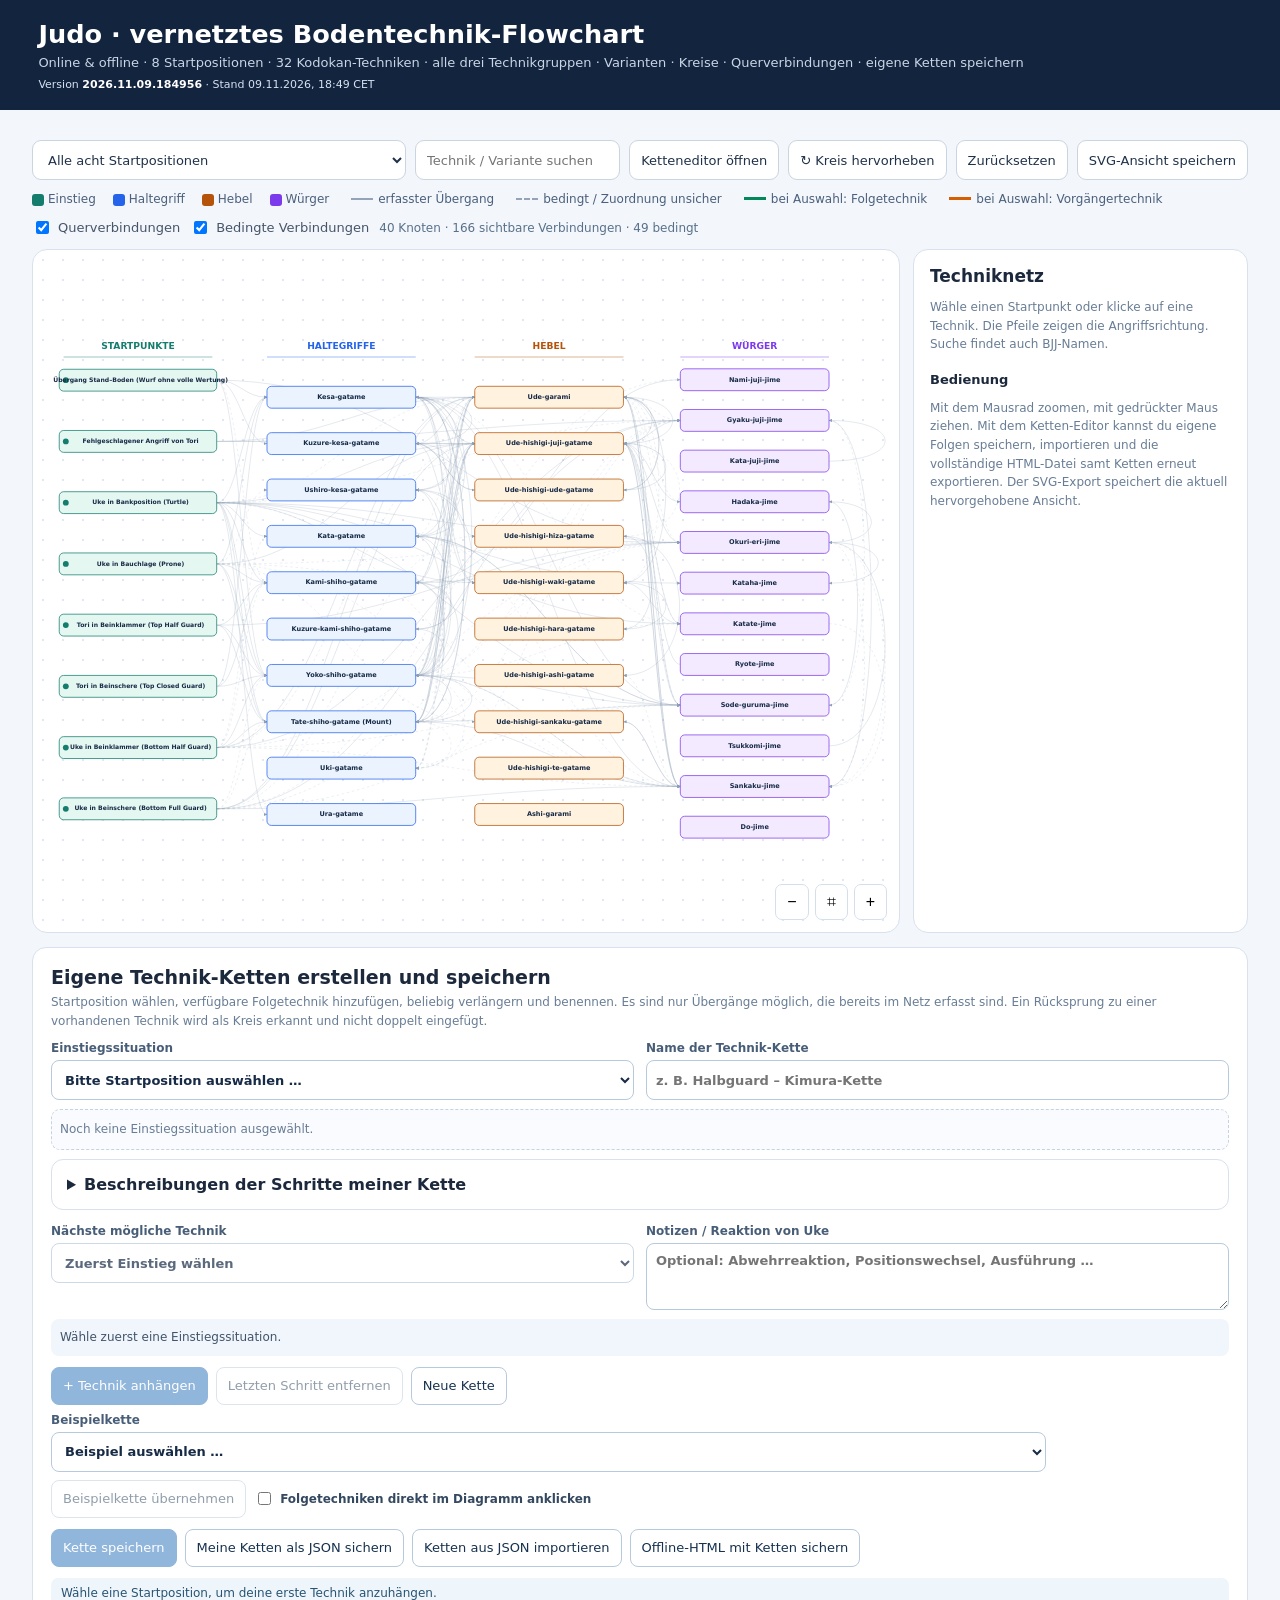
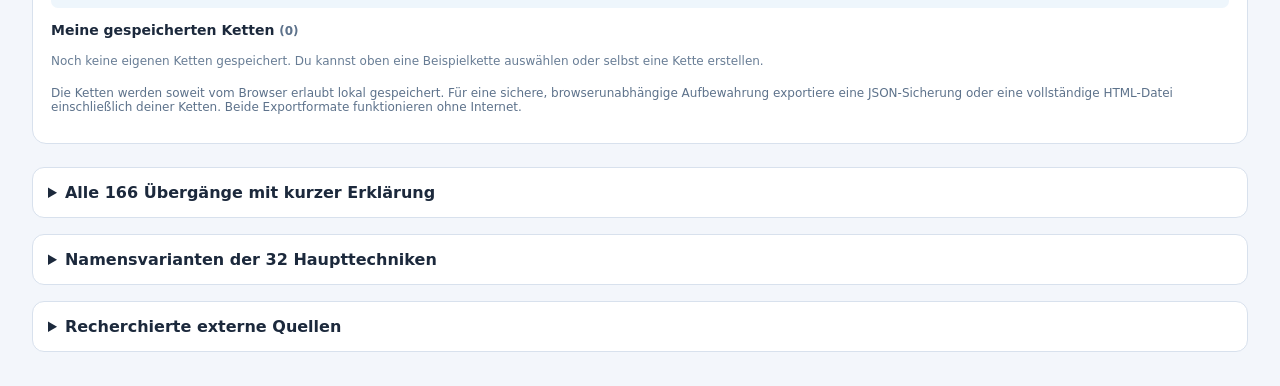
==== commit 4d0bbeab: "mehr quellen" ====
--- a/index.html
+++ b/index.html
@@ -1,5 +1,5 @@
 <!doctype html>
-<html lang="de"><head><meta charset="utf-8"><meta name="viewport" content="width=device-width,initial-scale=1"><meta name="color-scheme" content="light"><meta http-equiv="Cache-Control" content="no-cache, no-store, must-revalidate, max-age=0"><meta http-equiv="Pragma" content="no-cache"><meta http-equiv="Expires" content="0"><meta name="build-version" content="2026.11.09.184843"><meta name="build-date" content="09.11.2026, 18:48 CET"><title>Judo-Bodentechniknetz – interaktives Flowchart</title><meta name="description" content="Interaktives Judo-Bodentechniknetz mit 32 Kodokan-Techniken, acht Einstiegssituationen, Übergangsbeschreibungen und eigenem Ketteneditor.">
+<html lang="de"><head><meta charset="utf-8"><meta name="viewport" content="width=device-width,initial-scale=1"><meta name="color-scheme" content="light"><meta http-equiv="Cache-Control" content="no-cache, no-store, must-revalidate, max-age=0"><meta http-equiv="Pragma" content="no-cache"><meta http-equiv="Expires" content="0"><meta name="build-version" content="2026.11.09.184956"><meta name="build-date" content="09.11.2026, 18:49 CET"><title>Judo-Bodentechniknetz – interaktives Flowchart</title><meta name="description" content="Interaktives Judo-Bodentechniknetz mit 32 Kodokan-Techniken, acht Einstiegssituationen, Übergangsbeschreibungen und eigenem Ketteneditor.">
 <style>
 :root{font-family:system-ui,-apple-system,Segoe UI,Arial,sans-serif;color:#1c293c;background:#f3f6fb;font-synthesis:none}*{box-sizing:border-box}body{margin:0}header{background:#12243e;color:white;padding:19px clamp(16px,3vw,40px)}h1{margin:0;font-size:clamp(19px,2vw,28px)}header p{color:#cad6e5;margin:6px 0 0;font-size:13px}main{max-width:1800px;margin:auto;padding:18px clamp(12px,2.5vw,35px)}.bar{display:flex;flex-wrap:wrap;gap:9px;align-items:center;margin:12px 0}.bar select,.bar input,.bar button{border:1px solid #cbd5e1;padding:9px 11px;border-radius:9px;font:inherit;font-size:13px;background:white;color:#20324a;min-height:40px}.bar button{cursor:pointer}.bar button:hover{background:#eef3f9}.bar select{max-width:380px}.bar input[type=search]{min-width:170px;flex:1}.leg{display:flex;flex-wrap:wrap;align-items:center;gap:17px;font-size:12px;color:#4a607c;margin:10px 0}.lgbox{display:inline-block;width:12px;height:12px;border-radius:3px;margin-right:4px;vertical-align:middle}.s{background:#147d6e}.h{background:#2563eb}.k{background:#b45309}.w{background:#7c3aed}.chips{display:flex;flex-wrap:wrap;gap:10px;align-items:center;font-size:13px;color:#475569;margin:12px 0}.chips label{display:inline-flex;align-items:center;gap:6px;cursor:pointer}.layout{display:grid;grid-template-columns:minmax(0,1fr) minmax(255px,335px);gap:13px}.board{height:min(76vh,770px);min-height:510px;border-radius:15px;background:#fff;border:1px solid #d8e1ed;position:relative;overflow:hidden}.board svg{width:100%;height:100%;display:block;touch-action:none;cursor:grab;background:radial-gradient(#dfe8f3 .9px,transparent .9px) 0 0/20px 20px}.board svg:active{cursor:grabbing}.zoom{position:absolute;right:12px;bottom:12px;display:flex;gap:6px}.zoom button{border:1px solid #d4dfeb;background:white;padding:8px 11px;border-radius:7px;font-size:16px;cursor:pointer}.detail{background:white;border:1px solid #d8e1ed;border-radius:15px;padding:16px;overflow:auto;max-height:min(76vh,770px)}.detail h2{font-size:17px;margin:0 0 8px}.detail h3{font-size:13px;margin:18px 0 7px}.muted{color:#687d95;font-size:12px;line-height:1.55}.detail button{width:100%;text-align:left;background:#f7f9fc;border:1px solid #dee6f0;border-radius:7px;margin:3px 0;padding:8px;font-size:12px;cursor:pointer;color:#183147}.detail button:hover{background:#e8f3ff}.note{font-size:12px;line-height:1.55;color:#41546a;background:#f1f6fc;padding:9px;border-radius:8px;margin:8px 0}.cards{display:grid;grid-template-columns:repeat(auto-fit,minmax(300px,1fr));gap:10px}.chain{background:white;border:1px solid #d8e1ed;border-radius:11px;padding:14px;cursor:pointer;text-align:left;color:inherit;line-height:1.65}.chain:hover,.chain.sel{border-color:#3182ce;box-shadow:0 0 0 1px #3182ce}.chain small{color:#64748b}.chain .steps{font-size:13px;font-weight:600}.label{font-size:11px;font-weight:700;color:#087c6c;letter-spacing:.05em}.sect{display:flex;flex-wrap:wrap;justify-content:space-between;align-items:end;gap:8px;margin:22px 0 11px}.sect h2{margin:0;font-size:19px}.sect .muted{font-size:12px}.resources{margin:16px 0;background:white;border:1px solid #d8e1ed;border-radius:12px;padding:15px}.resources summary{font-weight:650;cursor:pointer}.resources a{color:#1259b4;overflow-wrap:anywhere}.resources ul{columns:2;line-height:1.9;font-size:12px}.downloadNote{font-size:12px;color:#526984;line-height:1.5}.foot{font-size:12px;color:#58718d;margin:18px 0 35px;line-height:1.55}.pill{display:inline-block;background:#e9f1ff;border-radius:100px;padding:2px 9px;color:#185c9f;font-size:11px;margin:2px}.linkdashed{border-bottom:2px dashed #94a3b8;display:inline-block;width:22px;margin:0 5px 3px}.linksolid{border-bottom:2px solid #94a3b8;display:inline-block;width:22px;margin:0 5px 3px}.stats{font-size:12px;color:#57718a}.empty{color:#7a8797;font-size:12px;padding:9px 0}button:focus-visible,input:focus-visible,select:focus-visible,summary:focus-visible{outline:3px solid #77b4ec;outline-offset:2px}@media(max-width:850px){.layout{grid-template-columns:1fr}.detail{max-height:320px}.board{min-height:470px;height:60vh}.resources ul{columns:1}}
 
@@ -48,7 +48,7 @@
 .detail button.direction-next{border-left:4px solid #00875a;background:#e8f6ef}.detail button.direction-next:hover{background:#d6efdf}.detail button.direction-previous{border-left:4px solid #d55e00;background:#fdf0e7}.detail button.direction-previous:hover{background:#f9e3d3}
 .buildinfo{font-size:11px;color:#d7e3f1;margin:8px 0 0}.buildinfo strong{color:#fff}
 </style></head>
-<body><header><h1>Judo · vernetztes Bodentechnik-Flowchart</h1><p>Online & offline · 8 Startpositionen · 32 Kodokan-Techniken · alle drei Technikgruppen · Varianten · Kreise · Querverbindungen · eigene Ketten speichern</p><p class="buildinfo">Version <strong>2026.11.09.184843</strong> · Stand 09.11.2026, 18:48 CET</p></header>
+<body><header><h1>Judo · vernetztes Bodentechnik-Flowchart</h1><p>Online & offline · 8 Startpositionen · 32 Kodokan-Techniken · alle drei Technikgruppen · Varianten · Kreise · Querverbindungen · eigene Ketten speichern</p><p class="buildinfo">Version <strong>2026.11.09.184956</strong> · Stand 09.11.2026, 18:49 CET</p></header>
 <main>
 <div class="bar"><select id="start" aria-label="Startposition auswählen"><option value="">Alle acht Startpositionen</option></select><input id="search" type="search" placeholder="Technik / Variante suchen …" aria-label="Technik suchen"><button id="openBuilder" type="button">Ketteneditor öffnen</button><button id="circles" type="button">↻ Kreis hervorheben</button><button id="reset" type="button">Zurücksetzen</button><button id="svgSave" type="button">SVG-Ansicht speichern</button></div>
 <div class="leg"><span><i class="lgbox s"></i>Einstieg</span><span><i class="lgbox h"></i>Haltegriff</span><span><i class="lgbox k"></i>Hebel</span><span><i class="lgbox w"></i>Würger</span><span><i class="linksolid"></i>erfasster Übergang</span><span><i class="linkdashed"></i>bedingt / Zuordnung unsicher</span><span><i class="linknext"></i>bei Auswahl: Folgetechnik</span><span><i class="linkprevious"></i>bei Auswahl: Vorgängertechnik</span></div>
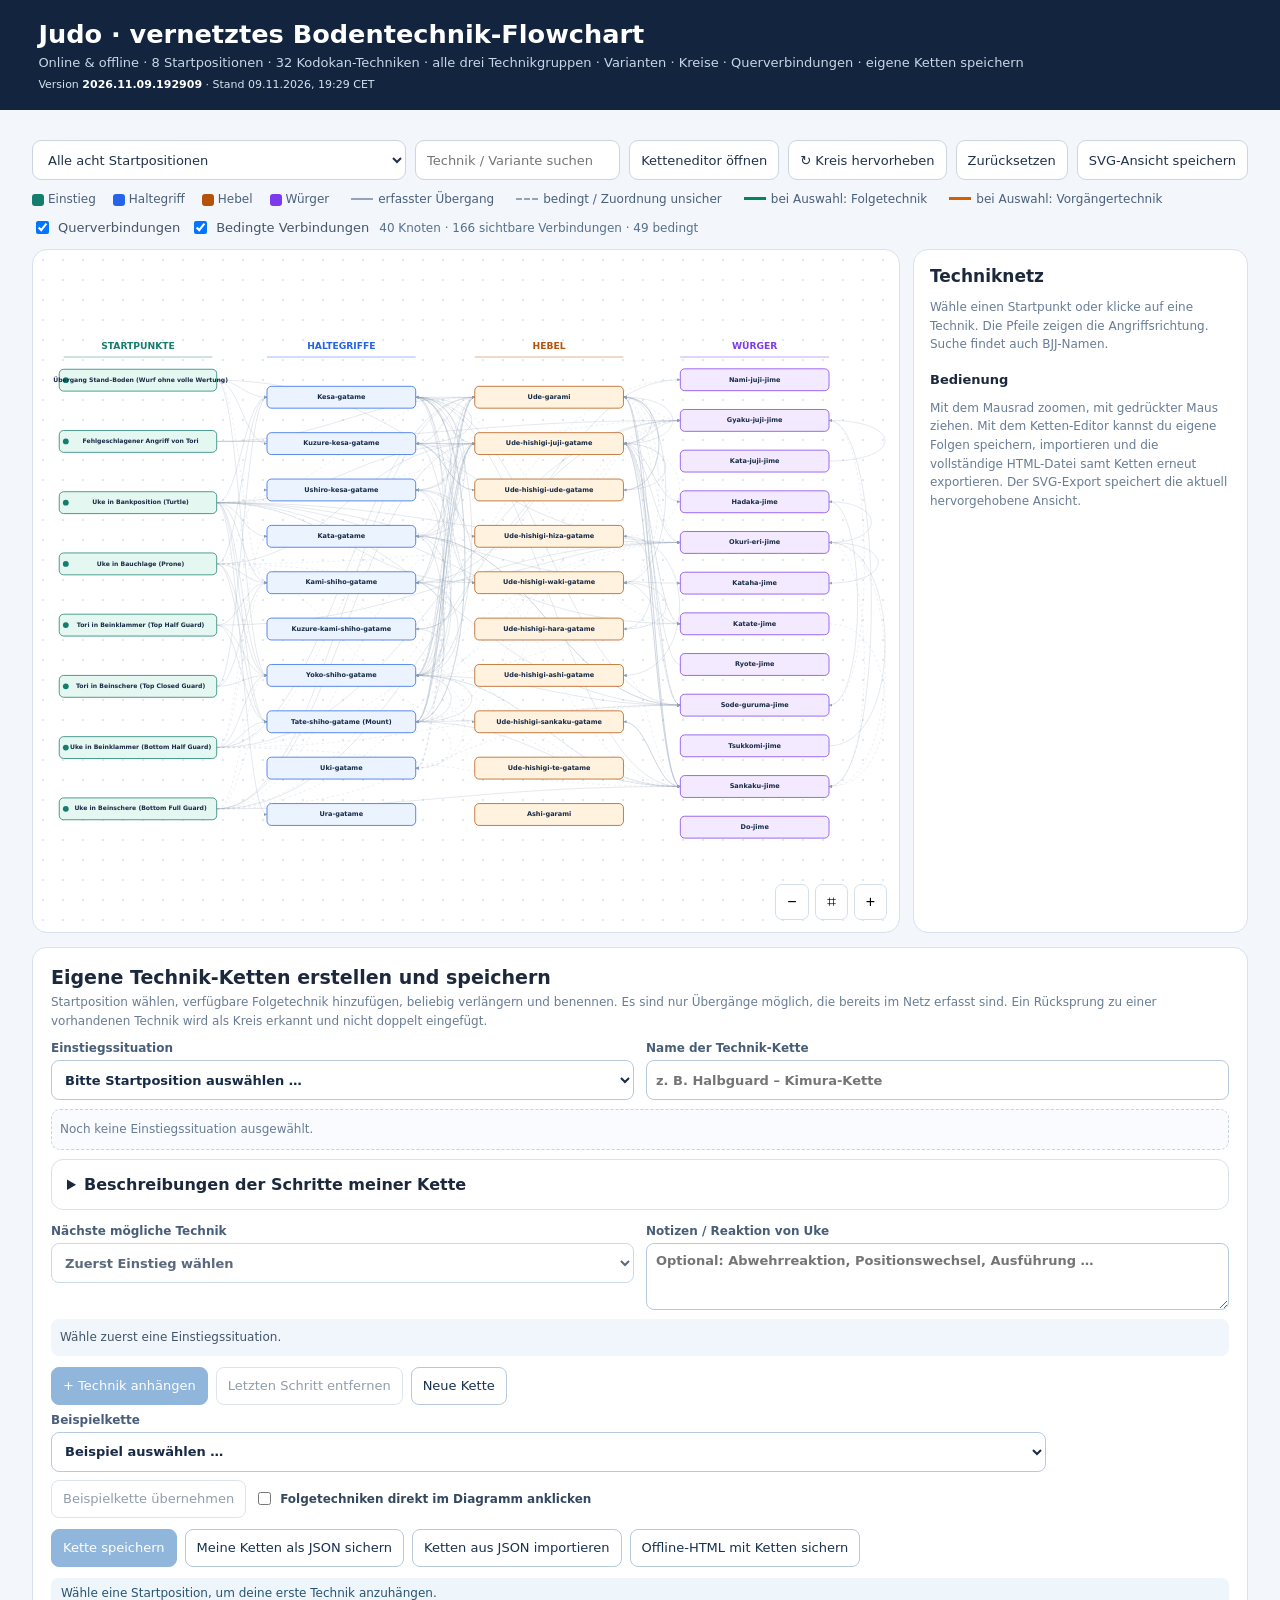
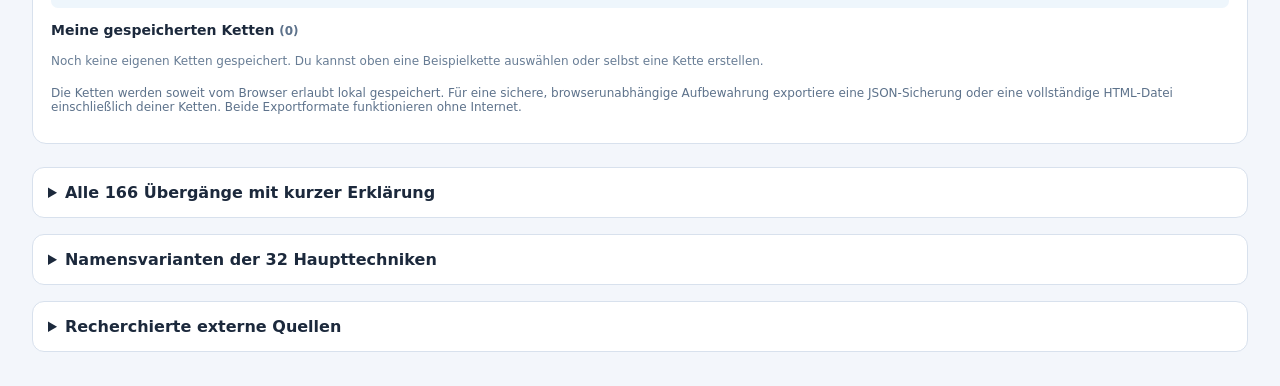
==== commit 53d27d4d: "mehr quellen" ====
--- a/index.html
+++ b/index.html
@@ -1,5 +1,5 @@
 <!doctype html>
-<html lang="de"><head><meta charset="utf-8"><meta name="viewport" content="width=device-width,initial-scale=1"><meta name="color-scheme" content="light"><meta http-equiv="Cache-Control" content="no-cache, no-store, must-revalidate, max-age=0"><meta http-equiv="Pragma" content="no-cache"><meta http-equiv="Expires" content="0"><meta name="build-version" content="2026.11.09.184956"><meta name="build-date" content="09.11.2026, 18:49 CET"><title>Judo-Bodentechniknetz – interaktives Flowchart</title><meta name="description" content="Interaktives Judo-Bodentechniknetz mit 32 Kodokan-Techniken, acht Einstiegssituationen, Übergangsbeschreibungen und eigenem Ketteneditor.">
+<html lang="de"><head><meta charset="utf-8"><meta name="viewport" content="width=device-width,initial-scale=1"><meta name="color-scheme" content="light"><meta http-equiv="Cache-Control" content="no-cache, no-store, must-revalidate, max-age=0"><meta http-equiv="Pragma" content="no-cache"><meta http-equiv="Expires" content="0"><meta name="build-version" content="2026.11.09.192909"><meta name="build-date" content="09.11.2026, 19:29 CET"><title>Judo-Bodentechniknetz – interaktives Flowchart</title><meta name="description" content="Interaktives Judo-Bodentechniknetz mit 32 Kodokan-Techniken, acht Einstiegssituationen, Übergangsbeschreibungen und eigenem Ketteneditor.">
 <style>
 :root{font-family:system-ui,-apple-system,Segoe UI,Arial,sans-serif;color:#1c293c;background:#f3f6fb;font-synthesis:none}*{box-sizing:border-box}body{margin:0}header{background:#12243e;color:white;padding:19px clamp(16px,3vw,40px)}h1{margin:0;font-size:clamp(19px,2vw,28px)}header p{color:#cad6e5;margin:6px 0 0;font-size:13px}main{max-width:1800px;margin:auto;padding:18px clamp(12px,2.5vw,35px)}.bar{display:flex;flex-wrap:wrap;gap:9px;align-items:center;margin:12px 0}.bar select,.bar input,.bar button{border:1px solid #cbd5e1;padding:9px 11px;border-radius:9px;font:inherit;font-size:13px;background:white;color:#20324a;min-height:40px}.bar button{cursor:pointer}.bar button:hover{background:#eef3f9}.bar select{max-width:380px}.bar input[type=search]{min-width:170px;flex:1}.leg{display:flex;flex-wrap:wrap;align-items:center;gap:17px;font-size:12px;color:#4a607c;margin:10px 0}.lgbox{display:inline-block;width:12px;height:12px;border-radius:3px;margin-right:4px;vertical-align:middle}.s{background:#147d6e}.h{background:#2563eb}.k{background:#b45309}.w{background:#7c3aed}.chips{display:flex;flex-wrap:wrap;gap:10px;align-items:center;font-size:13px;color:#475569;margin:12px 0}.chips label{display:inline-flex;align-items:center;gap:6px;cursor:pointer}.layout{display:grid;grid-template-columns:minmax(0,1fr) minmax(255px,335px);gap:13px}.board{height:min(76vh,770px);min-height:510px;border-radius:15px;background:#fff;border:1px solid #d8e1ed;position:relative;overflow:hidden}.board svg{width:100%;height:100%;display:block;touch-action:none;cursor:grab;background:radial-gradient(#dfe8f3 .9px,transparent .9px) 0 0/20px 20px}.board svg:active{cursor:grabbing}.zoom{position:absolute;right:12px;bottom:12px;display:flex;gap:6px}.zoom button{border:1px solid #d4dfeb;background:white;padding:8px 11px;border-radius:7px;font-size:16px;cursor:pointer}.detail{background:white;border:1px solid #d8e1ed;border-radius:15px;padding:16px;overflow:auto;max-height:min(76vh,770px)}.detail h2{font-size:17px;margin:0 0 8px}.detail h3{font-size:13px;margin:18px 0 7px}.muted{color:#687d95;font-size:12px;line-height:1.55}.detail button{width:100%;text-align:left;background:#f7f9fc;border:1px solid #dee6f0;border-radius:7px;margin:3px 0;padding:8px;font-size:12px;cursor:pointer;color:#183147}.detail button:hover{background:#e8f3ff}.note{font-size:12px;line-height:1.55;color:#41546a;background:#f1f6fc;padding:9px;border-radius:8px;margin:8px 0}.cards{display:grid;grid-template-columns:repeat(auto-fit,minmax(300px,1fr));gap:10px}.chain{background:white;border:1px solid #d8e1ed;border-radius:11px;padding:14px;cursor:pointer;text-align:left;color:inherit;line-height:1.65}.chain:hover,.chain.sel{border-color:#3182ce;box-shadow:0 0 0 1px #3182ce}.chain small{color:#64748b}.chain .steps{font-size:13px;font-weight:600}.label{font-size:11px;font-weight:700;color:#087c6c;letter-spacing:.05em}.sect{display:flex;flex-wrap:wrap;justify-content:space-between;align-items:end;gap:8px;margin:22px 0 11px}.sect h2{margin:0;font-size:19px}.sect .muted{font-size:12px}.resources{margin:16px 0;background:white;border:1px solid #d8e1ed;border-radius:12px;padding:15px}.resources summary{font-weight:650;cursor:pointer}.resources a{color:#1259b4;overflow-wrap:anywhere}.resources ul{columns:2;line-height:1.9;font-size:12px}.downloadNote{font-size:12px;color:#526984;line-height:1.5}.foot{font-size:12px;color:#58718d;margin:18px 0 35px;line-height:1.55}.pill{display:inline-block;background:#e9f1ff;border-radius:100px;padding:2px 9px;color:#185c9f;font-size:11px;margin:2px}.linkdashed{border-bottom:2px dashed #94a3b8;display:inline-block;width:22px;margin:0 5px 3px}.linksolid{border-bottom:2px solid #94a3b8;display:inline-block;width:22px;margin:0 5px 3px}.stats{font-size:12px;color:#57718a}.empty{color:#7a8797;font-size:12px;padding:9px 0}button:focus-visible,input:focus-visible,select:focus-visible,summary:focus-visible{outline:3px solid #77b4ec;outline-offset:2px}@media(max-width:850px){.layout{grid-template-columns:1fr}.detail{max-height:320px}.board{min-height:470px;height:60vh}.resources ul{columns:1}}
 
@@ -48,7 +48,7 @@
 .detail button.direction-next{border-left:4px solid #00875a;background:#e8f6ef}.detail button.direction-next:hover{background:#d6efdf}.detail button.direction-previous{border-left:4px solid #d55e00;background:#fdf0e7}.detail button.direction-previous:hover{background:#f9e3d3}
 .buildinfo{font-size:11px;color:#d7e3f1;margin:8px 0 0}.buildinfo strong{color:#fff}
 </style></head>
-<body><header><h1>Judo · vernetztes Bodentechnik-Flowchart</h1><p>Online & offline · 8 Startpositionen · 32 Kodokan-Techniken · alle drei Technikgruppen · Varianten · Kreise · Querverbindungen · eigene Ketten speichern</p><p class="buildinfo">Version <strong>2026.11.09.184956</strong> · Stand 09.11.2026, 18:49 CET</p></header>
+<body><header><h1>Judo · vernetztes Bodentechnik-Flowchart</h1><p>Online & offline · 8 Startpositionen · 32 Kodokan-Techniken · alle drei Technikgruppen · Varianten · Kreise · Querverbindungen · eigene Ketten speichern</p><p class="buildinfo">Version <strong>2026.11.09.192909</strong> · Stand 09.11.2026, 19:29 CET</p></header>
 <main>
 <div class="bar"><select id="start" aria-label="Startposition auswählen"><option value="">Alle acht Startpositionen</option></select><input id="search" type="search" placeholder="Technik / Variante suchen …" aria-label="Technik suchen"><button id="openBuilder" type="button">Ketteneditor öffnen</button><button id="circles" type="button">↻ Kreis hervorheben</button><button id="reset" type="button">Zurücksetzen</button><button id="svgSave" type="button">SVG-Ansicht speichern</button></div>
 <div class="leg"><span><i class="lgbox s"></i>Einstieg</span><span><i class="lgbox h"></i>Haltegriff</span><span><i class="lgbox k"></i>Hebel</span><span><i class="lgbox w"></i>Würger</span><span><i class="linksolid"></i>erfasster Übergang</span><span><i class="linkdashed"></i>bedingt / Zuordnung unsicher</span><span><i class="linknext"></i>bei Auswahl: Folgetechnik</span><span><i class="linkprevious"></i>bei Auswahl: Vorgängertechnik</span></div>
